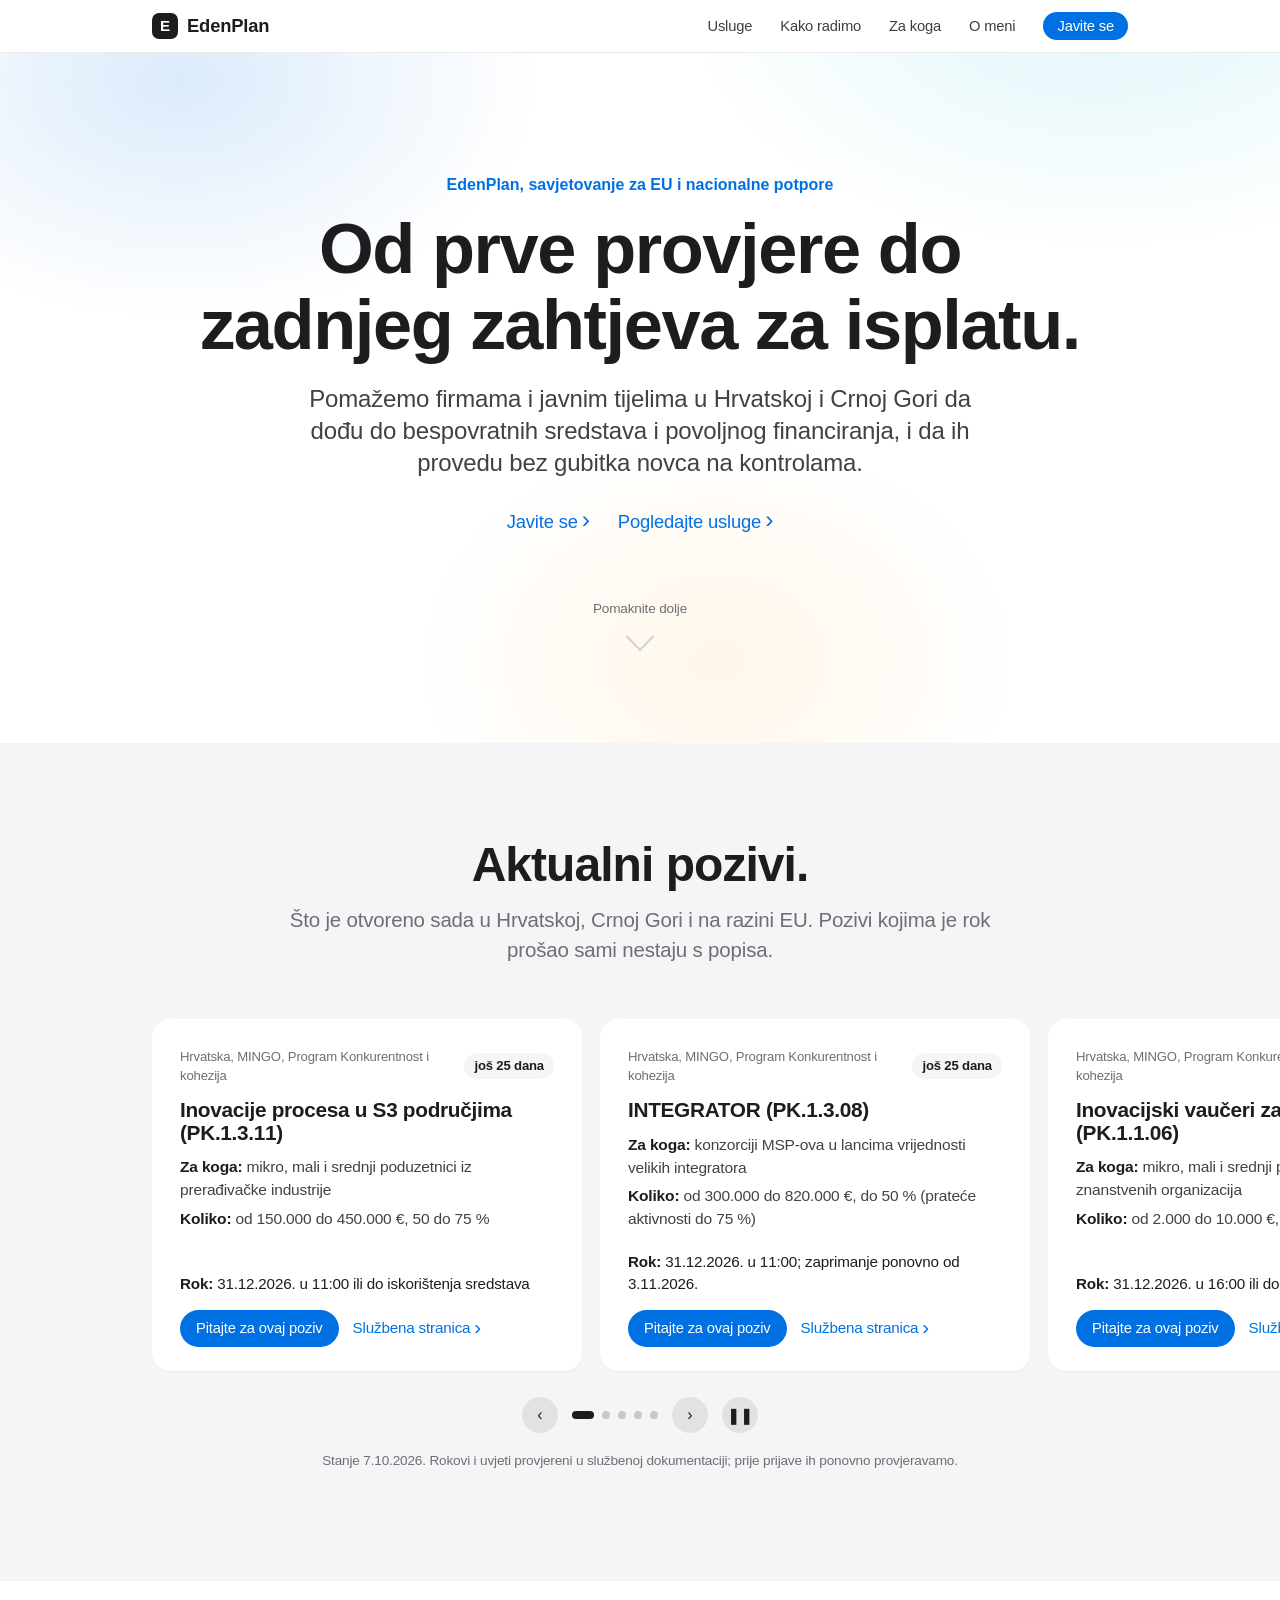
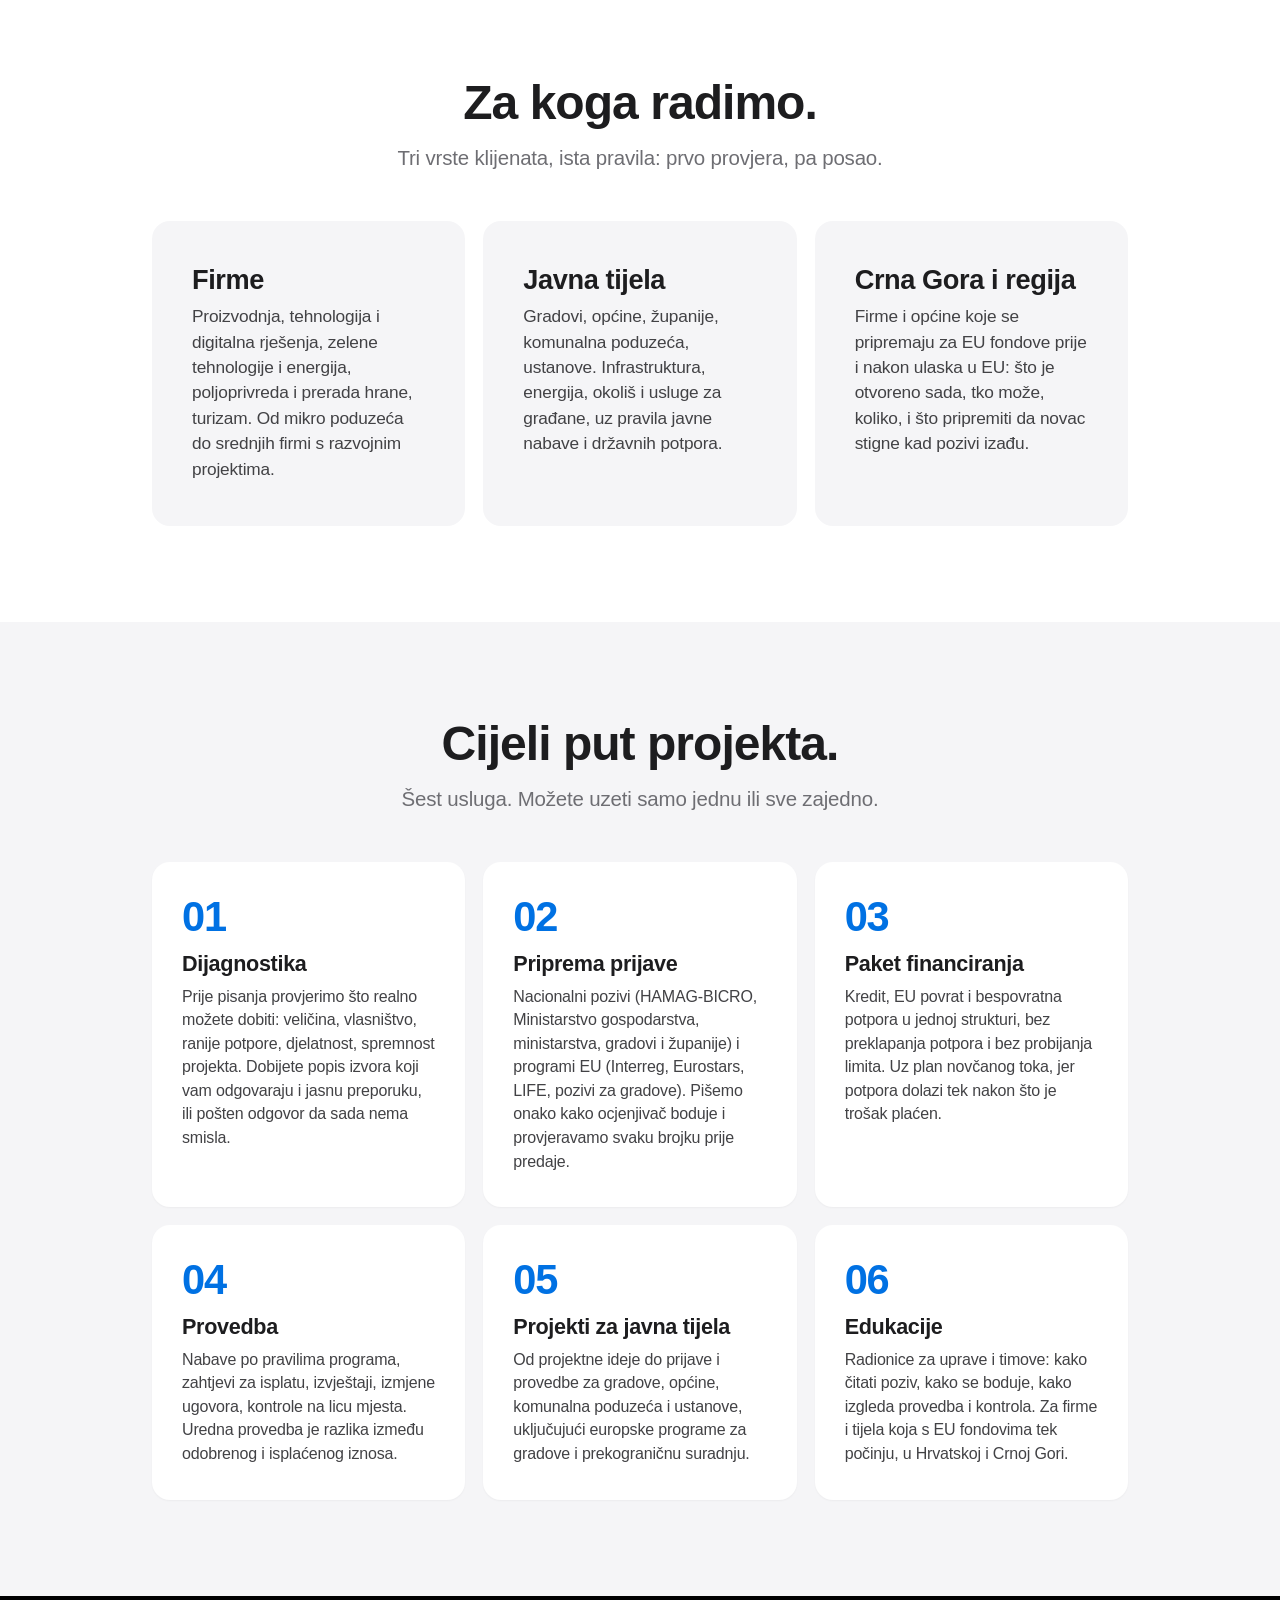
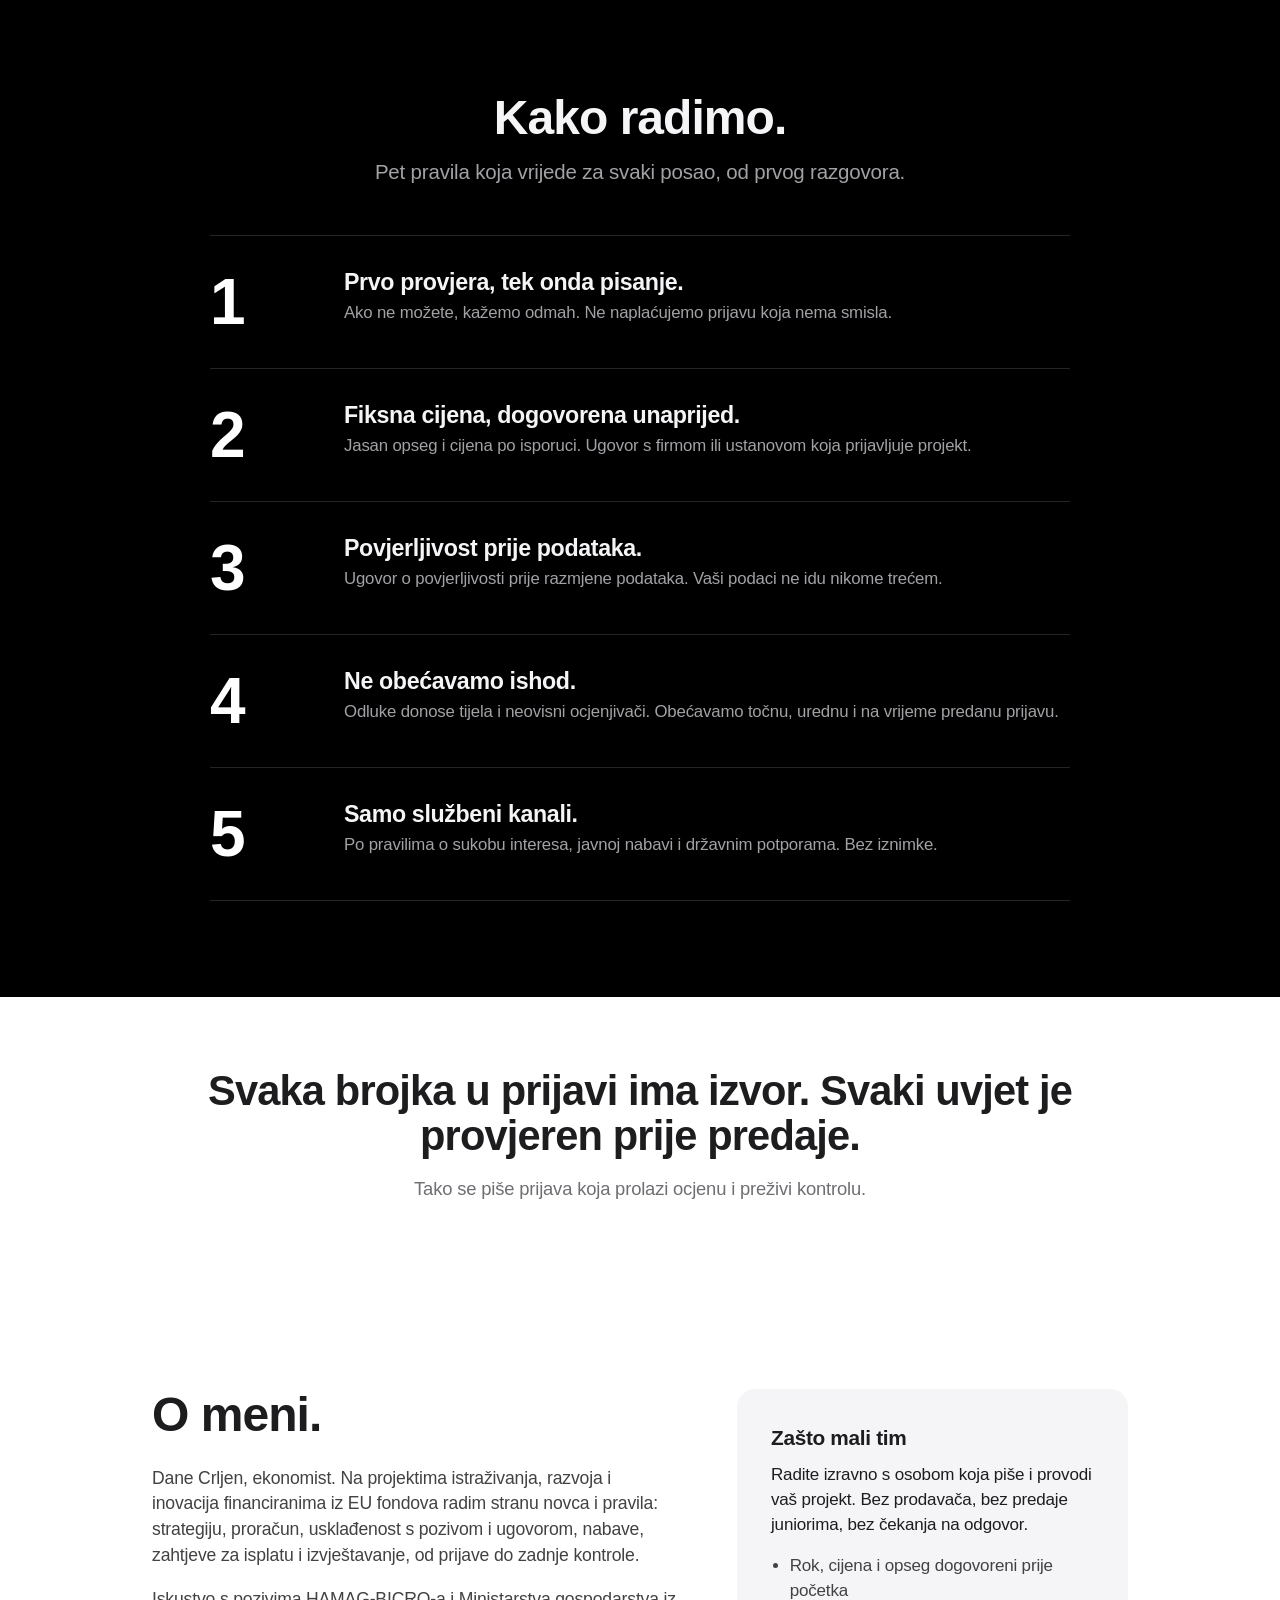
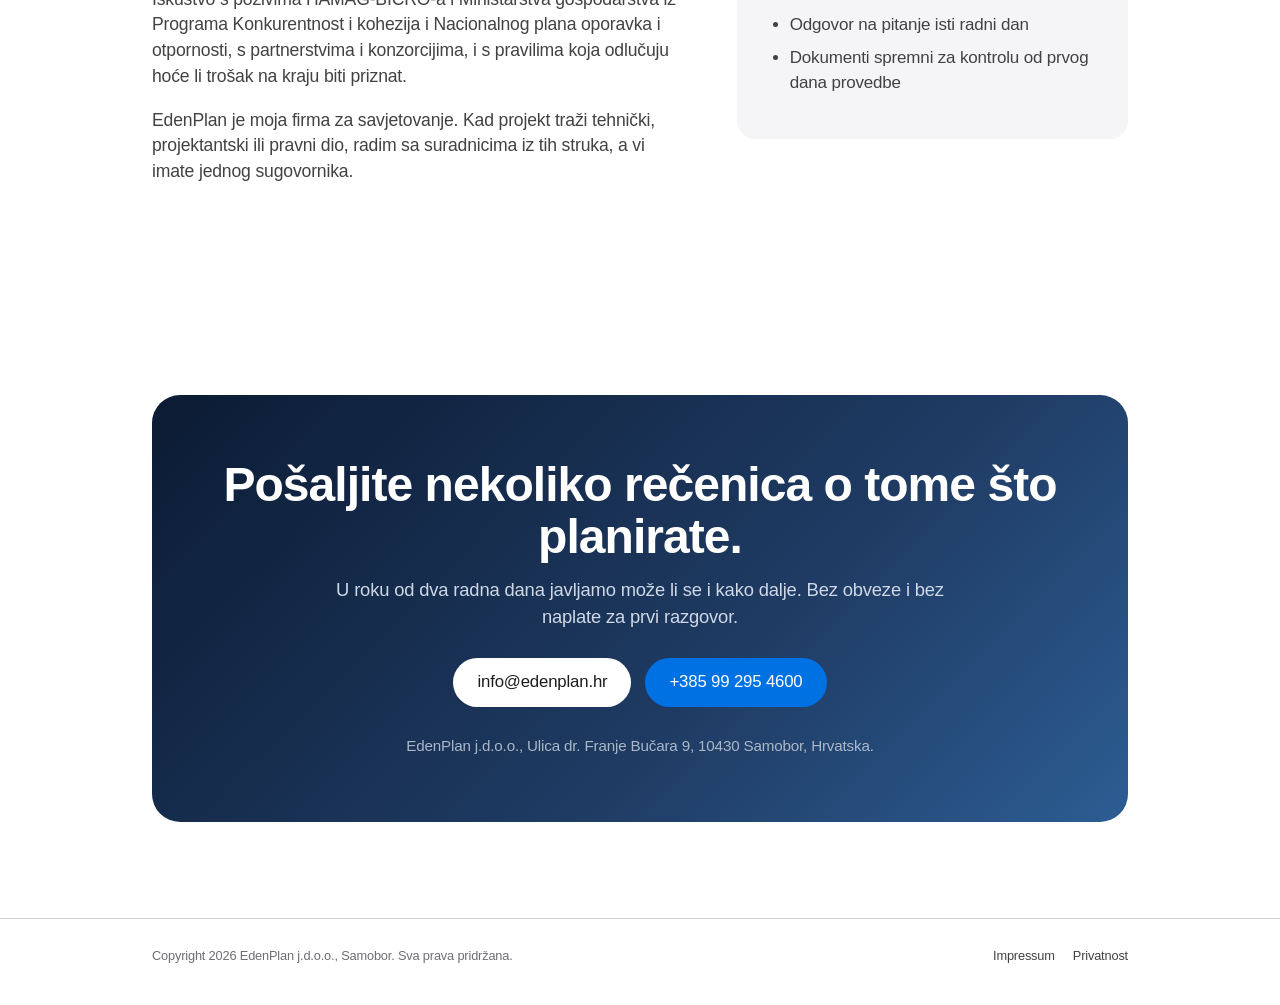
==== index.html @ 3f02b4a2 "Add files via upload" ====
<!DOCTYPE html>
<html lang="hr">
<head>
  <meta charset="utf-8">
  <meta name="viewport" content="width=device-width, initial-scale=1">
  <title>EdenPlan | Savjetovanje za EU i nacionalne potpore</title>
  <meta name="description" content="EdenPlan: savjetovanje za EU fondove i nacionalne potpore u Hrvatskoj i Crnoj Gori. Provjera prihvatljivosti, priprema prijave, paket financiranja, provedba i nabave, projekti za javna tijela, edukacije.">
  <meta property="og:title" content="EdenPlan, savjetovanje za EU i nacionalne potpore">
  <meta property="og:description" content="Od prve provjere do zadnjeg zahtjeva za isplatu. Firme i javna tijela u Hrvatskoj i Crnoj Gori.">
  <meta property="og:type" content="website">
  <meta property="og:url" content="https://edenplan.hr/">
  <link rel="icon" href="favicon.svg" type="image/svg+xml">
  <link rel="stylesheet" href="style.css">
  <script>document.documentElement.classList.add('js');</script>
</head>
<body>

<header>
  <div class="wrap nav">
    <a class="brand" href="#"><span class="mark">E</span>EdenPlan</a>
    <button class="burger" aria-label="Izbornik" onclick="document.getElementById('menu').classList.toggle('open')">☰</button>
    <ul class="menu" id="menu">
      <li><a href="#usluge">Usluge</a></li>
      <li><a href="#kako">Kako radimo</a></li>
      <li><a href="#zakoga">Za koga</a></li>
      <li><a href="#omeni">O meni</a></li>
      <li><a class="pill" href="#kontakt">Javite se</a></li>
    </ul>
  </div>
</header>

<section class="hero">
  <div class="glow"></div>
  <div class="wrap">
    <span class="eyebrow reveal">EdenPlan, savjetovanje za EU i nacionalne potpore</span>
    <h1 class="reveal" style="--d:.08s">Od prve provjere do zadnjeg zahtjeva za isplatu.</h1>
    <p class="sub reveal" style="--d:.16s">Pomažemo firmama i javnim tijelima u Hrvatskoj i Crnoj Gori da dođu do bespovratnih sredstava i povoljnog financiranja, i da ih provedu bez gubitka novca na kontrolama.</p>
    <div class="links reveal" style="--d:.24s">
      <a class="link" href="#kontakt">Javite se</a>
      <a class="link" href="#usluge">Pogledajte usluge</a>
    </div>
    <div class="cue reveal" style="--d:.4s">Pomaknite dolje<span></span></div>
  </div>
</section>

<section id="pozivi" class="grey">
  <div class="wrap">
    <div class="head reveal">
      <h2>Aktualni pozivi.</h2>
      <p>Što je otvoreno sada u Hrvatskoj, Crnoj Gori i na razini EU. Pozivi kojima je rok prošao sami nestaju s popisa.</p>
    </div>
  </div>
  <div class="carousel reveal" aria-roledescription="vrtuljak" aria-label="Aktualni pozivi">
    <div class="track" id="track"></div>
    <div class="cbar">
      <button class="cbtn" id="prev" aria-label="Prethodni">&#8249;</button>
      <div class="dots" id="dots"></div>
      <button class="cbtn" id="next" aria-label="Sljedeći">&#8250;</button>
      <button class="cbtn" id="pause" aria-label="Pauziraj vrtnju">&#10074;&#10074;</button>
    </div>
    <p class="cnote" id="cnote"></p>
  </div>
</section>

<section id="zakoga">
  <div class="wrap">
    <div class="head reveal">
      <h2>Za koga radimo.</h2>
      <p>Tri vrste klijenata, ista pravila: prvo provjera, pa posao.</p>
    </div>
    <div class="tiles three">
      <div class="tile big reveal"><h3>Firme</h3><p>Proizvodnja, tehnologija i digitalna rješenja, zelene tehnologije i energija, poljoprivreda i prerada hrane, turizam. Od mikro poduzeća do srednjih firmi s razvojnim projektima.</p></div>
      <div class="tile big reveal" style="--d:.1s"><h3>Javna tijela</h3><p>Gradovi, općine, županije, komunalna poduzeća, ustanove. Infrastruktura, energija, okoliš i usluge za građane, uz pravila javne nabave i državnih potpora.</p></div>
      <div class="tile big reveal" style="--d:.2s"><h3>Crna Gora i regija</h3><p>Firme i općine koje se pripremaju za EU fondove prije i nakon ulaska u EU: što je otvoreno sada, tko može, koliko, i što pripremiti da novac stigne kad pozivi izađu.</p></div>
    </div>
  </div>
</section>

<section id="usluge" class="grey">
  <div class="wrap">
    <div class="head reveal">
      <h2>Cijeli put projekta.</h2>
      <p>Šest usluga. Možete uzeti samo jednu ili sve zajedno.</p>
    </div>
    <div class="tiles three">
      <div class="tile reveal"><span class="n">01</span><h3>Dijagnostika</h3><p>Prije pisanja provjerimo što realno možete dobiti: veličina, vlasništvo, ranije potpore, djelatnost, spremnost projekta. Dobijete popis izvora koji vam odgovaraju i jasnu preporuku, ili pošten odgovor da sada nema smisla.</p></div>
      <div class="tile reveal" style="--d:.08s"><span class="n">02</span><h3>Priprema prijave</h3><p>Nacionalni pozivi (HAMAG-BICRO, Ministarstvo gospodarstva, ministarstva, gradovi i županije) i programi EU (Interreg, Eurostars, LIFE, pozivi za gradove). Pišemo onako kako ocjenjivač boduje i provjeravamo svaku brojku prije predaje.</p></div>
      <div class="tile reveal" style="--d:.16s"><span class="n">03</span><h3>Paket financiranja</h3><p>Kredit, EU povrat i bespovratna potpora u jednoj strukturi, bez preklapanja potpora i bez probijanja limita. Uz plan novčanog toka, jer potpora dolazi tek nakon što je trošak plaćen.</p></div>
      <div class="tile reveal"><span class="n">04</span><h3>Provedba</h3><p>Nabave po pravilima programa, zahtjevi za isplatu, izvještaji, izmjene ugovora, kontrole na licu mjesta. Uredna provedba je razlika između odobrenog i isplaćenog iznosa.</p></div>
      <div class="tile reveal" style="--d:.08s"><span class="n">05</span><h3>Projekti za javna tijela</h3><p>Od projektne ideje do prijave i provedbe za gradove, općine, komunalna poduzeća i ustanove, uključujući europske programe za gradove i prekograničnu suradnju.</p></div>
      <div class="tile reveal" style="--d:.16s"><span class="n">06</span><h3>Edukacije</h3><p>Radionice za uprave i timove: kako čitati poziv, kako se boduje, kako izgleda provedba i kontrola. Za firme i tijela koja s EU fondovima tek počinju, u Hrvatskoj i Crnoj Gori.</p></div>
    </div>
  </div>
</section>

<section id="kako" class="dark">
  <div class="wrap">
    <div class="head reveal">
      <h2>Kako radimo.</h2>
      <p>Pet pravila koja vrijede za svaki posao, od prvog razgovora.</p>
    </div>
    <div class="rules">
      <div class="rule reveal"><div class="big">1</div><div><h3>Prvo provjera, tek onda pisanje.</h3><p>Ako ne možete, kažemo odmah. Ne naplaćujemo prijavu koja nema smisla.</p></div></div>
      <div class="rule reveal"><div class="big">2</div><div><h3>Fiksna cijena, dogovorena unaprijed.</h3><p>Jasan opseg i cijena po isporuci. Ugovor s firmom ili ustanovom koja prijavljuje projekt.</p></div></div>
      <div class="rule reveal"><div class="big">3</div><div><h3>Povjerljivost prije podataka.</h3><p>Ugovor o povjerljivosti prije razmjene podataka. Vaši podaci ne idu nikome trećem.</p></div></div>
      <div class="rule reveal"><div class="big">4</div><div><h3>Ne obećavamo ishod.</h3><p>Odluke donose tijela i neovisni ocjenjivači. Obećavamo točnu, urednu i na vrijeme predanu prijavu.</p></div></div>
      <div class="rule reveal"><div class="big">5</div><div><h3>Samo službeni kanali.</h3><p>Po pravilima o sukobu interesa, javnoj nabavi i državnim potporama. Bez iznimke.</p></div></div>
    </div>
  </div>
</section>

<section class="band">
  <div class="wrap">
    <h2 class="reveal">Svaka brojka u prijavi ima izvor. Svaki uvjet je provjeren prije predaje.</h2>
    <p class="reveal" style="--d:.1s">Tako se piše prijava koja prolazi ocjenu i preživi kontrolu.</p>
  </div>
</section>

<section id="omeni">
  <div class="wrap about">
    <div>
      <h2 class="reveal">O meni.</h2>
      <br>
      <p class="reveal">Dane Crljen, ekonomist. Na projektima istraživanja, razvoja i inovacija financiranima iz EU fondova radim stranu novca i pravila: strategiju, proračun, usklađenost s pozivom i ugovorom, nabave, zahtjeve za isplatu i izvještavanje, od prijave do zadnje kontrole.</p>
      <p class="reveal">Iskustvo s pozivima HAMAG-BICRO-a i Ministarstva gospodarstva iz Programa Konkurentnost i kohezija i Nacionalnog plana oporavka i otpornosti, s partnerstvima i konzorcijima, i s pravilima koja odlučuju hoće li trošak na kraju biti priznat.</p>
      <p class="reveal">EdenPlan je moja firma za savjetovanje. Kad projekt traži tehnički, projektantski ili pravni dio, radim sa suradnicima iz tih struka, a vi imate jednog sugovornika.</p>
    </div>
    <div class="quote reveal" style="--d:.12s">
      <strong>Zašto mali tim</strong>
      Radite izravno s osobom koja piše i provodi vaš projekt. Bez prodavača, bez predaje juniorima, bez čekanja na odgovor.
      <ul>
        <li>Rok, cijena i opseg dogovoreni prije početka</li>
        <li>Odgovor na pitanje isti radni dan</li>
        <li>Dokumenti spremni za kontrolu od prvog dana provedbe</li>
      </ul>
    </div>
  </div>
</section>

<section id="kontakt">
  <div class="wrap">
    <div class="cta reveal">
      <h2>Pošaljite nekoliko rečenica o tome što planirate.</h2>
      <p>U roku od dva radna dana javljamo može li se i kako dalje. Bez obveze i bez naplate za prvi razgovor.</p>
      <div class="row">
        <a class="btn light" href="mailto:info@edenplan.hr">info@edenplan.hr</a>
        <a class="btn" href="tel:+385992954600">+385 99 295 4600</a>
      </div>
      <div class="meta">EdenPlan j.d.o.o., Ulica dr. Franje Bučara 9, 10430 Samobor, Hrvatska.</div>
    </div>
  </div>
</section>

<footer>
  <div class="wrap row">
    <div>Copyright 2026 EdenPlan j.d.o.o., Samobor. Sva prava pridržana.</div>
    <div><a href="impressum.html">Impressum</a><a href="privatnost.html">Privatnost</a></div>
  </div>
</footer>

<script type="application/json" id="pozivi-data">
{
  "stanje": "7.10.2026.",
  "pozivi": [
    {"zemlja": "Crna Gora", "tijelo": "Fond za inovacije Crne Gore", "naziv": "Energetska efikasnost u metalnoj industriji", "za": "mikro, male i srednje firme iz metalske industrije", "iznos": "grant od 50.000 do 100.000 €, do 80 %", "rok": "2026-10-19", "rok_tekst": "19.10.2026. u 15:00", "link": "https://fondzainovacije.me/programi/"},
    {"zemlja": "Crna Gora", "tijelo": "Fond za inovacije Crne Gore", "naziv": "Provjera inovativnog koncepta (POC)", "za": "mikro, male i srednje firme i istraživačke ustanove, ideja na TRL 3 do 4", "iznos": "od 20.000 do 40.000 €, 70 % mikro i male, 60 % srednje, 90 % ustanove", "rok": "2026-10-30", "rok_tekst": "30.10.2026. u 15:00", "link": "https://fondzainovacije.me/programi/"},
    {"zemlja": "EU", "tijelo": "Europsko vijeće za inovacije (EIC)", "naziv": "EIC Accelerator", "za": "start-upi i MSP s inovacijom na TRL 6 do 8", "iznos": "bespovratno do 2,5 mil. € i ulaganje od 1 do 10 mil. €", "rok": "2026-11-04", "rok_tekst": "4.11.2026. u 17:00 (puni prijedlog)", "link": "https://eic.ec.europa.eu/eic-funding-opportunities/eic-accelerator_en"},
    {"zemlja": "EU, Mediteran", "tijelo": "Interreg Euro-MED", "naziv": "8. poziv, tematski testni projekti", "za": "javna tijela i ustanove kao nositelji, partneri iz najmanje 5 zemalja", "iznos": "projekt do 2 mil. €, 80 % iz programa", "rok": "2026-11-13", "rok_tekst": "13.11.2026. u 13:00", "link": "https://interreg-euro-med.eu/en/call-8-thematic-projects/"},
    {"zemlja": "Hrvatska", "tijelo": "HAMAG-BICRO, Interreg Mađarska-Hrvatska", "naziv": "B Light 2, prvi poziv", "za": "MSP iz pograničnih županija, u paru s mađarskim partnerom", "iznos": "projekt od 75.000 do 375.000 €, do 80 %", "rok": "2026-11-23", "rok_tekst": "23.11.2026.", "link": "https://hamagbicro.hr/"},
    {"zemlja": "EU", "tijelo": "RENEW-BOOSTER (Single Market Programme)", "naziv": "Poziv 2 za MSP: fotonapon, mreže, digitalna rješenja za energiju", "za": "MSP s prototipom na TRL 6 ili više", "iznos": "do 60.000 € po firmi", "rok": "2026-11-30", "rok_tekst": "30.11.2026. u 17:00", "link": "https://ec.europa.eu/info/funding-tenders/opportunities/portal/screen/opportunities/competitive-calls-cs/47108154"},
    {"zemlja": "EU, misijski gradovi", "tijelo": "NetZeroCities", "naziv": "Enabling City Transformation 2 (ECT2)", "za": "gradovi iz EU misije klimatski neutralnih gradova (iz Crne Gore Podgorica, iz Hrvatske Zagreb) s partnerima", "iznos": "500.000 € za grad s partnerom, do 1,5 mil. € za tri grada, 100 % troškova", "rok": "2026-12-03", "rok_tekst": "3.12.2026. u 12:00", "link": "https://netzerocities.eu/enabling-city-transformation/"},
    {"zemlja": "Hrvatska", "tijelo": "MINGO, Program Konkurentnost i kohezija", "naziv": "Inovacije procesa u S3 područjima (PK.1.3.11)", "za": "mikro, mali i srednji poduzetnici iz prerađivačke industrije", "iznos": "od 150.000 do 450.000 €, 50 do 75 %", "rok": "2026-12-31", "rok_tekst": "31.12.2026. u 11:00 ili do iskorištenja sredstava", "link": "https://mingo.gov.hr/otvoreni-pozivi-9725/9725"},
    {"zemlja": "Hrvatska", "tijelo": "MINGO, Program Konkurentnost i kohezija", "naziv": "INTEGRATOR (PK.1.3.08)", "za": "konzorciji MSP-ova u lancima vrijednosti velikih integratora", "iznos": "od 300.000 do 820.000 €, do 50 % (prateće aktivnosti do 75 %)", "rok": "2026-12-31", "rok_tekst": "31.12.2026. u 11:00; zaprimanje ponovno od 3.11.2026.", "link": "https://mingo.gov.hr/otvoreni-pozivi-9725/9725"},
    {"zemlja": "Hrvatska", "tijelo": "MINGO, Program Konkurentnost i kohezija", "naziv": "Inovacijski vaučeri za MSP-ove (PK.1.1.06)", "za": "mikro, mali i srednji poduzetnici, usluge znanstvenih organizacija", "iznos": "od 2.000 do 10.000 €, 50 % (do 85 %)", "rok": "2026-12-31", "rok_tekst": "31.12.2026. u 16:00 ili do iskorištenja sredstava", "link": "https://mingo.gov.hr/otvoreni-pozivi-9725/9725"},
    {"zemlja": "Crna Gora", "tijelo": "Ministarstvo prosvjete, nauke i inovacija", "naziv": "Podsticajne mjere za istraživanje i inovacije 2026", "za": "startupi i firme u Registru inovacione djelatnosti, i firme donatori uz umanjenje poreza", "iznos": "po projektu od 20.000 do 400.000 € ovisno o TRL-u (porezna olakšica, ne grant)", "rok": "2026-12-31", "rok_tekst": "31.12.2026. u 13:30 ili do utroška, redom prijava", "link": "https://www.gov.me/clanak/konkurs-za-sticanje-statusa-korisnika-podsticajnih-mjera-istrazivanja-i-inovacije-2026"},
    {"zemlja": "EU, Eureka", "tijelo": "Eurostars-3, hrvatski dio HAMAG-BICRO", "naziv": "Eurostars-3, poziv 12", "za": "konzorcij koji vodi inovativni MSP, partneri iz najmanje 2 Eurostars zemlje", "iznos": "za hrvatske MSP-ove do 300.000 €, 60 % mikro i mala, 50 % srednja", "rok": "2027-03-04", "rok_tekst": "4.3.2027. u 14:00 (otvara se 17.12.2026.)", "link": "https://www.eurekanetwork.org/programmes-and-calls/eurostars/"}
  ]
}
</script>
<script>
  // Vrtuljak aktualnih poziva: podaci su u bloku iznad; pozivi s prošlim rokom se ne prikazuju. Bez vanjskih biblioteka.
  (function () {
    var data = JSON.parse(document.getElementById('pozivi-data').textContent);
    var danas = new Date(); danas.setHours(0, 0, 0, 0);
    var aktivni = data.pozivi.filter(function (p) { return new Date(p.rok + 'T23:59:59') >= danas; })
      .sort(function (a, b) { return a.rok < b.rok ? -1 : 1; });
    var track = document.getElementById('track'), dots = document.getElementById('dots'), note = document.getElementById('cnote');
    function esc(s) { return String(s).replace(/[&<>"]/g, function (c) { return { '&': '&amp;', '<': '&lt;', '>': '&gt;', '"': '&quot;' }[c]; }); }
    function dana(rok) { return Math.round((new Date(rok + 'T00:00:00') - danas) / 86400000); }
    function oznaka(d) { if (d <= 0) return 'rok je danas'; var jedan = d % 10 === 1 && d % 100 !== 11; return 'još ' + d + (jedan ? ' dan' : ' dana'); }
    if (!aktivni.length) { track.innerHTML = '<div class="cempty">Trenutno nema otvorenih poziva na popisu. Javite se, pratimo najave.</div>'; return; }
    aktivni.forEach(function (p) {
      var d = dana(p.rok), hot = d <= 21 ? ' hot' : '';
      var el = document.createElement('article'); el.className = 'slide';
      el.innerHTML = '<div class="tag"><span>' + esc(p.zemlja) + ', ' + esc(p.tijelo) + '</span><span class="cnt' + hot + '">' + oznaka(d) + '</span></div>' +
        '<h3>' + esc(p.naziv) + '</h3>' +
        '<p class="fact"><b>Za koga:</b> ' + esc(p.za) + '</p>' +
        '<p class="fact"><b>Koliko:</b> ' + esc(p.iznos) + '</p>' +
        '<div class="rok"><b>Rok:</b> ' + esc(p.rok_tekst) + '</div>' +
        '<div class="acts"><a class="btn" href="#kontakt">Pitajte za ovaj poziv</a><a class="link" href="' + esc(p.link) + '" target="_blank" rel="noopener">Službena stranica</a></div>';
      track.appendChild(el);
    });
    note.textContent = 'Stanje ' + data.stanje + ' Rokovi i uvjeti provjereni u službenoj dokumentaciji; prije prijave ih ponovno provjeravamo.';
    var slides = Array.prototype.slice.call(track.children), idx = 0, timer = null, pauza = false;
    slides.forEach(function (s, i) { var b = document.createElement('button'); b.setAttribute('aria-label', 'Poziv ' + (i + 1)); b.addEventListener('click', function () { idi(i, true); }); dots.appendChild(b); });
    function oboji() { Array.prototype.forEach.call(dots.children, function (b, i) { b.classList.toggle('on', i === idx); }); }
    function idi(i, rucno) { idx = (i + slides.length) % slides.length; var s = slides[idx]; track.scrollTo({ left: s.offsetLeft - (track.clientWidth - s.clientWidth) / 2, behavior: 'smooth' }); oboji(); if (rucno) restart(); }
    var sync; track.addEventListener('scroll', function () { clearTimeout(sync); sync = setTimeout(function () { var c = track.scrollLeft + track.clientWidth / 2, best = 0, bd = 1e9; slides.forEach(function (s, i) { var d = Math.abs(s.offsetLeft + s.clientWidth / 2 - c); if (d < bd) { bd = d; best = i; } }); idx = best; oboji(); }, 80); });
    document.getElementById('prev').addEventListener('click', function () { idi(idx - 1, true); });
    document.getElementById('next').addEventListener('click', function () { idi(idx + 1, true); });
    var reduce = window.matchMedia && window.matchMedia('(prefers-reduced-motion: reduce)').matches;
    function start() { if (reduce || pauza || timer) return; timer = setInterval(function () { if (!document.hidden) idi(idx + 1); }, 5500); }
    function stop() { clearInterval(timer); timer = null; }
    function restart() { stop(); start(); }
    var pb = document.getElementById('pause');
    pb.addEventListener('click', function () { pauza = !pauza; if (pauza) { stop(); pb.innerHTML = '&#9654;'; pb.setAttribute('aria-label', 'Pokreni vrtnju'); } else { start(); pb.innerHTML = '&#10074;&#10074;'; pb.setAttribute('aria-label', 'Pauziraj vrtnju'); } });
    track.addEventListener('mouseenter', stop); track.addEventListener('mouseleave', start);
    track.addEventListener('touchstart', stop, { passive: true }); track.addEventListener('focusin', stop); track.addEventListener('focusout', start);
    oboji(); start();
  })();
</script>
<script>
  // Otkrivanje na pomak: elementi s klasom reveal dobivaju klasu in kad uđu u vidno polje. Bez vanjskih biblioteka.
  (function () {
    var els = document.querySelectorAll('.reveal');
    if (!('IntersectionObserver' in window)) { els.forEach(function (e) { e.classList.add('in'); }); return; }
    var io = new IntersectionObserver(function (entries) {
      entries.forEach(function (en) { if (en.isIntersecting) { en.target.classList.add('in'); io.unobserve(en.target); } });
    }, { threshold: 0.12, rootMargin: '0px 0px -8% 0px' });
    els.forEach(function (e) { io.observe(e); });
    // zatvori mobilni izbornik nakon klika
    document.querySelectorAll('#menu a').forEach(function (a) { a.addEventListener('click', function () { document.getElementById('menu').classList.remove('open'); }); });
  })();
</script>
</body>
</html>
---- style.css ----
/* EdenPlan, web stranica. Uzor: apple.com (tipografija, bjelina, pločice, otkrivanje na pomak). Bez vanjskih fontova, kolačića i analitike. */
:root {
  --ink: #1d1d1f;
  --ink-2: #424245;
  --muted: #6e6e73;
  --line: #d2d2d7;
  --bg: #ffffff;
  --bg-2: #f5f5f7;
  --tile: #ffffff;
  --accent: #0071e3;
  --accent-dark: #0058b0;
  --dark: #000000;
  --dark-2: #161617;
  --max: 1024px;
  --radius: 18px;
  --ease: cubic-bezier(.2, .65, .3, 1);
}
* { box-sizing: border-box; }
html { scroll-behavior: smooth; -webkit-text-size-adjust: 100%; }
body {
  margin: 0; color: var(--ink); background: var(--bg);
  font-family: -apple-system, BlinkMacSystemFont, "SF Pro Text", "Helvetica Neue", Helvetica, Arial, sans-serif;
  font-size: 17px; line-height: 1.47; letter-spacing: -.01em;
  -webkit-font-smoothing: antialiased;
}
a { color: var(--accent); text-decoration: none; }
a:hover { text-decoration: underline; }
h1, h2, h3 { margin: 0; color: var(--ink); line-height: 1.08; letter-spacing: -.02em; font-weight: 700; }
h1 { font-size: clamp(2.4rem, 6vw, 4.4rem); }
h2 { font-size: clamp(1.9rem, 4.2vw, 3rem); }
h3 { font-size: 1.35rem; letter-spacing: -.015em; }
p { margin: 0 0 1em; }
.wrap { max-width: var(--max); margin: 0 auto; padding: 0 24px; }
.center { text-align: center; }
.eyebrow { display: block; color: var(--accent); font-weight: 600; font-size: 1rem; margin-bottom: 14px; letter-spacing: 0; }
.sub { font-size: clamp(1.15rem, 2vw, 1.5rem); color: var(--ink-2); line-height: 1.35; max-width: 720px; margin: 20px auto 0; }
.link { display: inline-flex; align-items: center; gap: 4px; font-size: 1.15rem; font-weight: 500; }
.link::after { content: "\203A"; font-size: 1.35em; line-height: 1; position: relative; top: -1px; transition: transform .25s var(--ease); }
.link:hover { text-decoration: none; }
.link:hover::after { transform: translateX(3px); }
.btn { display: inline-block; padding: 12px 24px; border-radius: 980px; background: var(--accent); color: #fff; font-weight: 500; font-size: 1.05rem; transition: background .25s var(--ease), transform .25s var(--ease); }
.btn:hover { background: var(--accent-dark); text-decoration: none; transform: translateY(-1px); }
.btn.light { background: #fff; color: var(--ink); }
.btn.light:hover { background: #e8e8ed; }

/* zaglavlje */
header { position: sticky; top: 0; z-index: 20; background: rgba(255,255,255,.72); -webkit-backdrop-filter: saturate(180%) blur(20px); backdrop-filter: saturate(180%) blur(20px); border-bottom: 1px solid rgba(0,0,0,.08); }
.nav { display: flex; align-items: center; justify-content: space-between; height: 52px; }
.brand { display: flex; align-items: center; gap: 9px; color: var(--ink); font-weight: 600; font-size: 1.15rem; letter-spacing: -.01em; }
.brand:hover { text-decoration: none; }
.brand .mark { width: 26px; height: 26px; border-radius: 7px; background: var(--ink); color: #fff; display: inline-flex; align-items: center; justify-content: center; font-weight: 700; font-size: .95rem; }
.menu { display: flex; align-items: center; gap: 28px; list-style: none; margin: 0; padding: 0; }
.menu a { color: var(--ink); font-size: .92rem; font-weight: 400; opacity: .85; transition: opacity .2s; }
.menu a:hover { opacity: 1; text-decoration: none; }
.menu .pill { background: var(--accent); color: #fff; padding: 6px 14px; border-radius: 980px; font-weight: 500; opacity: 1; }
.menu .pill:hover { background: var(--accent-dark); }
.burger { display: none; background: none; border: 0; font-size: 1.4rem; cursor: pointer; color: var(--ink); padding: 4px 6px; }

/* uvod */
.hero { position: relative; overflow: hidden; padding: 120px 0 96px; text-align: center; background: var(--bg); }
.hero .glow { position: absolute; inset: -20% -10% auto -10%; height: 120%; pointer-events: none; z-index: 0;
  background:
    radial-gradient(600px 400px at 20% 20%, rgba(0,113,227,.14), transparent 60%),
    radial-gradient(700px 420px at 80% 10%, rgba(64,200,224,.16), transparent 60%),
    radial-gradient(500px 380px at 55% 90%, rgba(255,184,77,.12), transparent 60%);
  animation: drift 18s ease-in-out infinite alternate; }
.hero .wrap { position: relative; z-index: 1; }
.hero h1 { max-width: 900px; margin: 0 auto; }
.hero .links { display: flex; gap: 28px; justify-content: center; flex-wrap: wrap; margin-top: 28px; }
.hero .cue { margin-top: 64px; color: var(--muted); font-size: .85rem; }
.hero .cue span { display: block; width: 20px; height: 20px; margin: 8px auto 0; border-right: 2px solid var(--line); border-bottom: 2px solid var(--line); transform: rotate(45deg); animation: bob 2.2s ease-in-out infinite; }
@keyframes drift { from { transform: translate3d(0,0,0) scale(1); } to { transform: translate3d(-3%, 2%, 0) scale(1.06); } }
@keyframes bob { 0%, 100% { transform: rotate(45deg) translate(0,0); opacity: .6; } 50% { transform: rotate(45deg) translate(4px,4px); opacity: 1; } }

/* odjeljci */
section { padding: 96px 0; }
section.grey { background: var(--bg-2); }
section.dark { background: var(--dark); color: #f5f5f7; }
section.dark h2, section.dark h3 { color: #f5f5f7; }
section.dark p { color: #a1a1a6; }
.head { max-width: 760px; margin: 0 auto 48px; text-align: center; }
.head p { font-size: clamp(1.05rem, 1.6vw, 1.3rem); color: var(--muted); margin-top: 14px; }

/* pločice */
.tiles { display: grid; gap: 18px; }
.tiles.three { grid-template-columns: repeat(3, 1fr); }
.tiles.two { grid-template-columns: repeat(2, 1fr); }
.tile { background: var(--tile); border-radius: var(--radius); padding: 34px 30px; box-shadow: 0 1px 2px rgba(0,0,0,.04); transition: transform .45s var(--ease), box-shadow .45s var(--ease); }
.tile:hover { transform: translateY(-5px); box-shadow: 0 18px 40px rgba(0,0,0,.08); }
.tile .n { display: inline-block; font-size: 2.6rem; font-weight: 700; letter-spacing: -.03em; color: var(--accent); line-height: 1; margin-bottom: 14px; }
.tile h3 { margin-bottom: 10px; }
.tile p { color: var(--ink-2); margin: 0; font-size: 1rem; }
section.grey .tile { background: #fff; }
section:not(.grey):not(.dark) .tile { background: var(--bg-2); box-shadow: none; }
.tile.big { padding: 44px 40px; }
.tile.big h3 { font-size: 1.7rem; }
.tile.big p { font-size: 1.08rem; }

/* kako radimo, tamno */
.rules { display: grid; grid-template-columns: 1fr; gap: 0; max-width: 860px; margin: 0 auto; }
.rule { display: grid; grid-template-columns: 110px 1fr; gap: 24px; align-items: start; padding: 34px 0; border-top: 1px solid rgba(255,255,255,.14); }
.rule:last-child { border-bottom: 1px solid rgba(255,255,255,.14); }
.rule .big { font-size: clamp(2.6rem, 6vw, 4rem); font-weight: 700; letter-spacing: -.04em; line-height: 1; color: #fff; }
.rule h3 { font-size: 1.45rem; margin-bottom: 6px; }
.rule p { font-size: 1.05rem; margin: 0; }

/* traka s porukom */
.band { padding: 72px 0; text-align: center; }
.band h2 { max-width: 880px; margin: 0 auto; font-size: clamp(1.7rem, 3.6vw, 2.6rem); }
.band p { color: var(--muted); margin-top: 16px; font-size: 1.15rem; }

/* o meni */
.about { display: grid; grid-template-columns: 1.15fr .85fr; gap: 56px; align-items: start; }
.about p { font-size: 1.1rem; color: var(--ink-2); }
.about .quote { background: var(--bg-2); border-radius: var(--radius); padding: 34px; }
.about .quote strong { display: block; font-size: 1.3rem; letter-spacing: -.015em; margin-bottom: 10px; color: var(--ink); }
.about ul { padding-left: 1.1em; margin: 16px 0 0; color: var(--ink-2); }
.about li { margin-bottom: .5em; }
.placeholder { background: #fff6e0; border: 1px dashed #e0a43a; border-radius: 6px; padding: 1px 7px; color: #7a4a00; font-size: .92rem; }

/* kontakt */
.cta { background: linear-gradient(135deg, #0b1b33 0%, #1f3b63 60%, #2c5d93 100%); color: #fff; border-radius: 28px; padding: 64px 40px; text-align: center; }
.cta h2 { color: #fff; }
.cta p { color: #cfd8e6; font-size: 1.15rem; max-width: 640px; margin: 14px auto 28px; }
.cta .row { display: flex; gap: 14px; justify-content: center; flex-wrap: wrap; }
.cta .meta { margin-top: 28px; color: #aab7c9; font-size: .95rem; }
.cta .meta a { color: #fff; }

/* podnožje */
footer { padding: 28px 0 40px; color: var(--muted); font-size: .8rem; border-top: 1px solid var(--line); }
footer .row { display: flex; justify-content: space-between; gap: 12px; flex-wrap: wrap; }
footer a { color: var(--ink-2); margin-left: 18px; }

/* podstranice */
.page { padding: 64px 0 96px; }
.page h1 { font-size: clamp(1.9rem, 4vw, 2.6rem); margin-bottom: 18px; }
.page h3 { margin: 28px 0 8px; }
.page table { border-collapse: collapse; width: 100%; max-width: 760px; margin: 16px 0 28px; }
.page td { border-bottom: 1px solid var(--line); padding: 12px 10px; vertical-align: top; }
.page td:first-child { color: var(--muted); width: 32%; }

/* vrtuljak aktualnih poziva (uzor: apple.com, donji vrtuljak s pločicama) */
.carousel { position: relative; }
.track { display: flex; gap: 18px; overflow-x: auto; scroll-snap-type: x mandatory; scroll-behavior: smooth; padding: 6px max(24px, calc((100vw - var(--max)) / 2 + 24px)) 18px; scrollbar-width: none; -webkit-overflow-scrolling: touch; }
.track::-webkit-scrollbar { display: none; }
.slide { flex: 0 0 auto; width: min(430px, 84vw); scroll-snap-align: center; background: #fff; border-radius: var(--radius); padding: 28px 28px 24px; display: flex; flex-direction: column; min-height: 330px; box-shadow: 0 1px 2px rgba(0,0,0,.04); transition: transform .45s var(--ease), box-shadow .45s var(--ease); }
.slide:hover { transform: translateY(-4px); box-shadow: 0 18px 40px rgba(0,0,0,.08); }
.slide .tag { display: flex; justify-content: space-between; align-items: center; gap: 10px; font-size: .82rem; color: var(--muted); margin-bottom: 14px; }
.slide .tag .cnt { font-weight: 600; color: var(--ink); background: var(--bg-2); border-radius: 980px; padding: 3px 10px; white-space: nowrap; }
.slide .tag .cnt.hot { background: #fff1e6; color: #b3410f; }
.slide h3 { font-size: 1.3rem; margin-bottom: 12px; }
.slide .fact { font-size: .97rem; color: var(--ink-2); margin: 0 0 6px; }
.slide .fact b { color: var(--ink); font-weight: 600; }
.slide .rok { margin-top: auto; padding-top: 14px; font-size: .95rem; color: var(--ink); }
.slide .acts { display: flex; gap: 14px; margin-top: 14px; flex-wrap: wrap; align-items: center; }
.slide .acts .btn { padding: 8px 16px; font-size: .92rem; }
.slide .acts .link { font-size: .95rem; }
.cbar { display: flex; justify-content: center; align-items: center; gap: 14px; margin-top: 8px; }
.dots { display: flex; gap: 8px; }
.dots button { width: 8px; height: 8px; border-radius: 50%; border: 0; padding: 0; background: rgba(0,0,0,.18); cursor: pointer; transition: background .3s, width .3s; }
.dots button.on { background: var(--ink); width: 22px; border-radius: 4px; }
.cbtn { width: 36px; height: 36px; border-radius: 50%; border: 0; background: rgba(0,0,0,.08); color: var(--ink); cursor: pointer; font-size: 1rem; display: inline-flex; align-items: center; justify-content: center; transition: background .25s; }
.cbtn:hover { background: rgba(0,0,0,.16); }
.cnote { text-align: center; color: var(--muted); font-size: .85rem; margin-top: 18px; }
.cempty { text-align: center; color: var(--muted); padding: 40px 0; }

/* otkrivanje na pomak (samo kad radi JavaScript) */
html.js .reveal { opacity: 0; transform: translateY(26px); transition: opacity .8s var(--ease), transform .8s var(--ease); transition-delay: var(--d, 0s); }
html.js .reveal.in { opacity: 1; transform: none; }
@media (prefers-reduced-motion: reduce) {
  html.js .reveal { opacity: 1; transform: none; transition: none; }
  .hero .glow, .hero .cue span { animation: none; }
  html { scroll-behavior: auto; }
}

@media (max-width: 900px) {
  .tiles.three { grid-template-columns: 1fr 1fr; }
  .about { grid-template-columns: 1fr; gap: 28px; }
}
@media (max-width: 640px) {
  body { font-size: 16px; }
  .hero { padding: 72px 0 64px; }
  section { padding: 64px 0; }
  .tiles.three, .tiles.two { grid-template-columns: 1fr; }
  .tile, .tile.big { padding: 26px 22px; }
  .rule { grid-template-columns: 1fr; gap: 6px; padding: 26px 0; }
  .burger { display: inline-block; }
  .menu { display: none; position: absolute; left: 0; right: 0; top: 52px; background: rgba(255,255,255,.96); -webkit-backdrop-filter: blur(20px); backdrop-filter: blur(20px); flex-direction: column; align-items: flex-start; gap: 0; padding: 10px 24px 16px; border-bottom: 1px solid var(--line); }
  .menu.open { display: flex; }
  .menu li { padding: 10px 0; }
  .menu a { font-size: 1.05rem; }
  .cta { padding: 44px 22px; border-radius: 22px; }
  footer .row { flex-direction: column; }
  footer a { margin-left: 0; margin-right: 18px; }
}
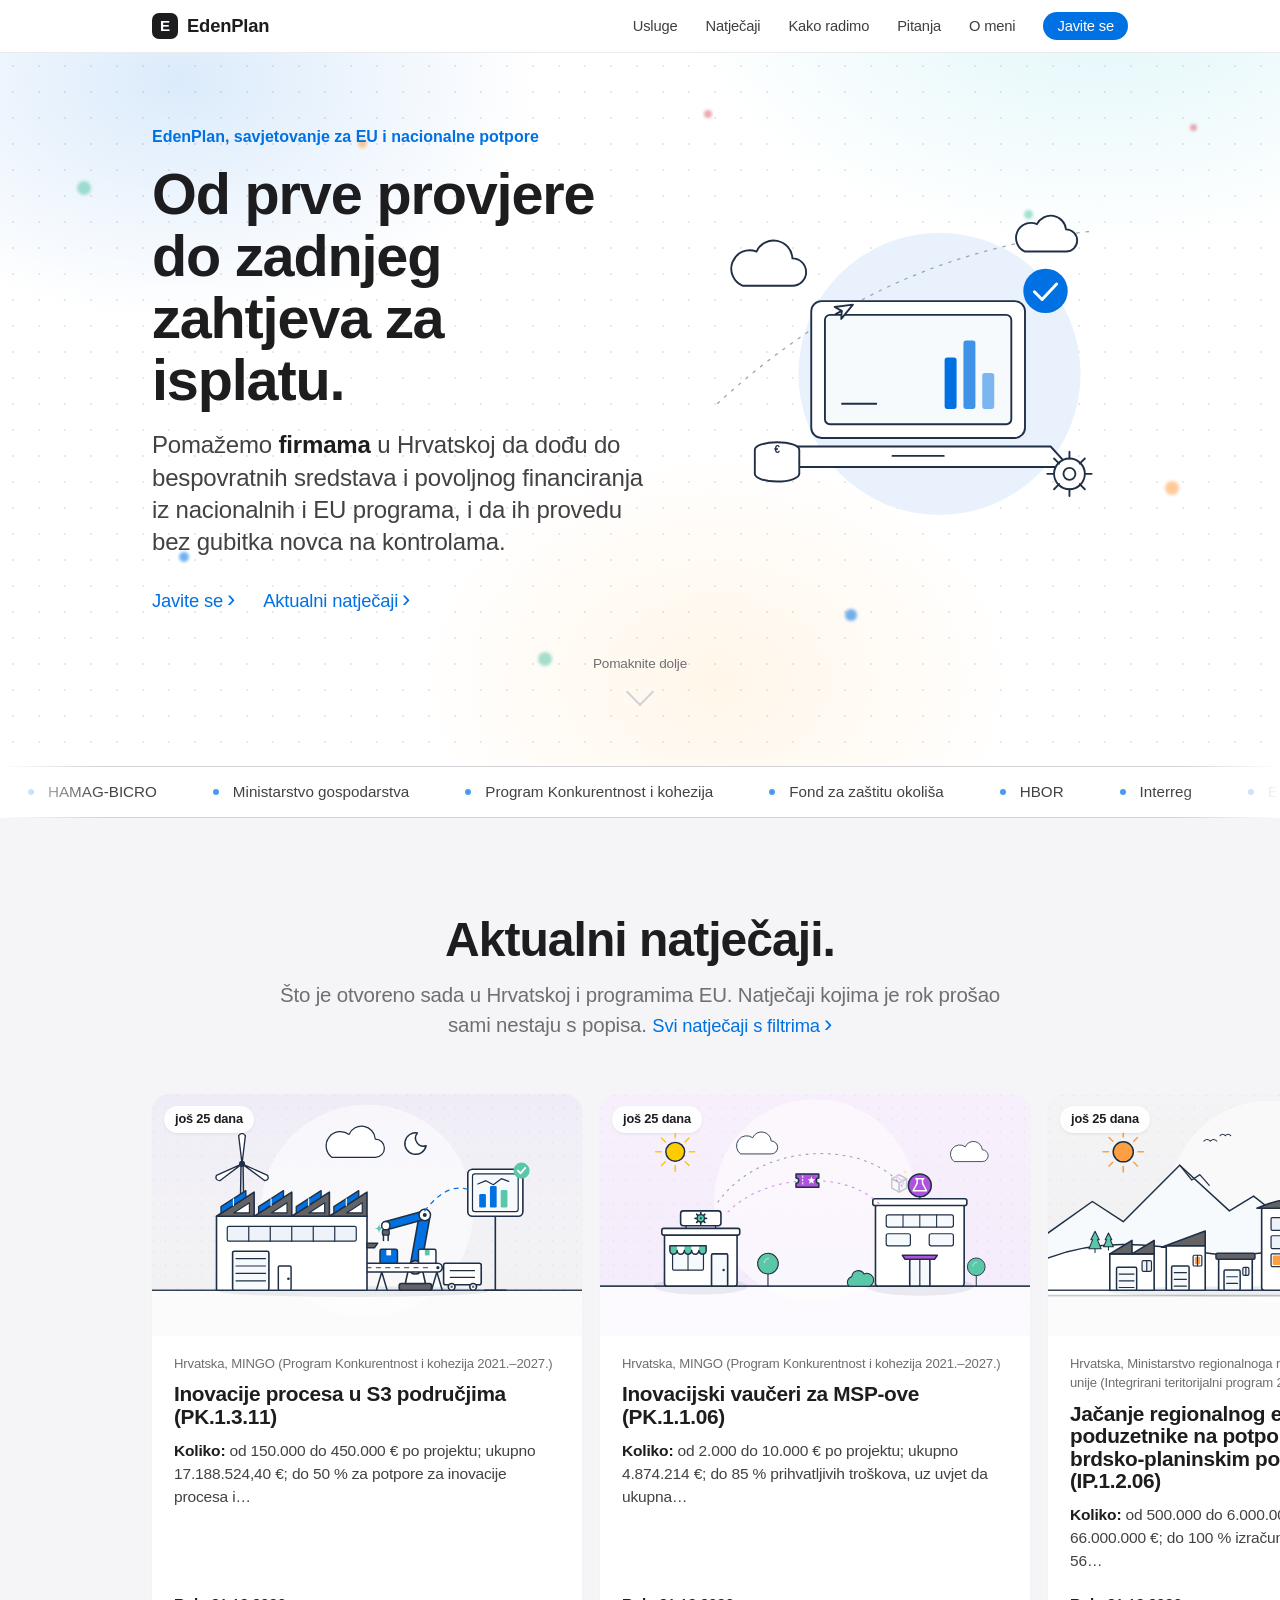
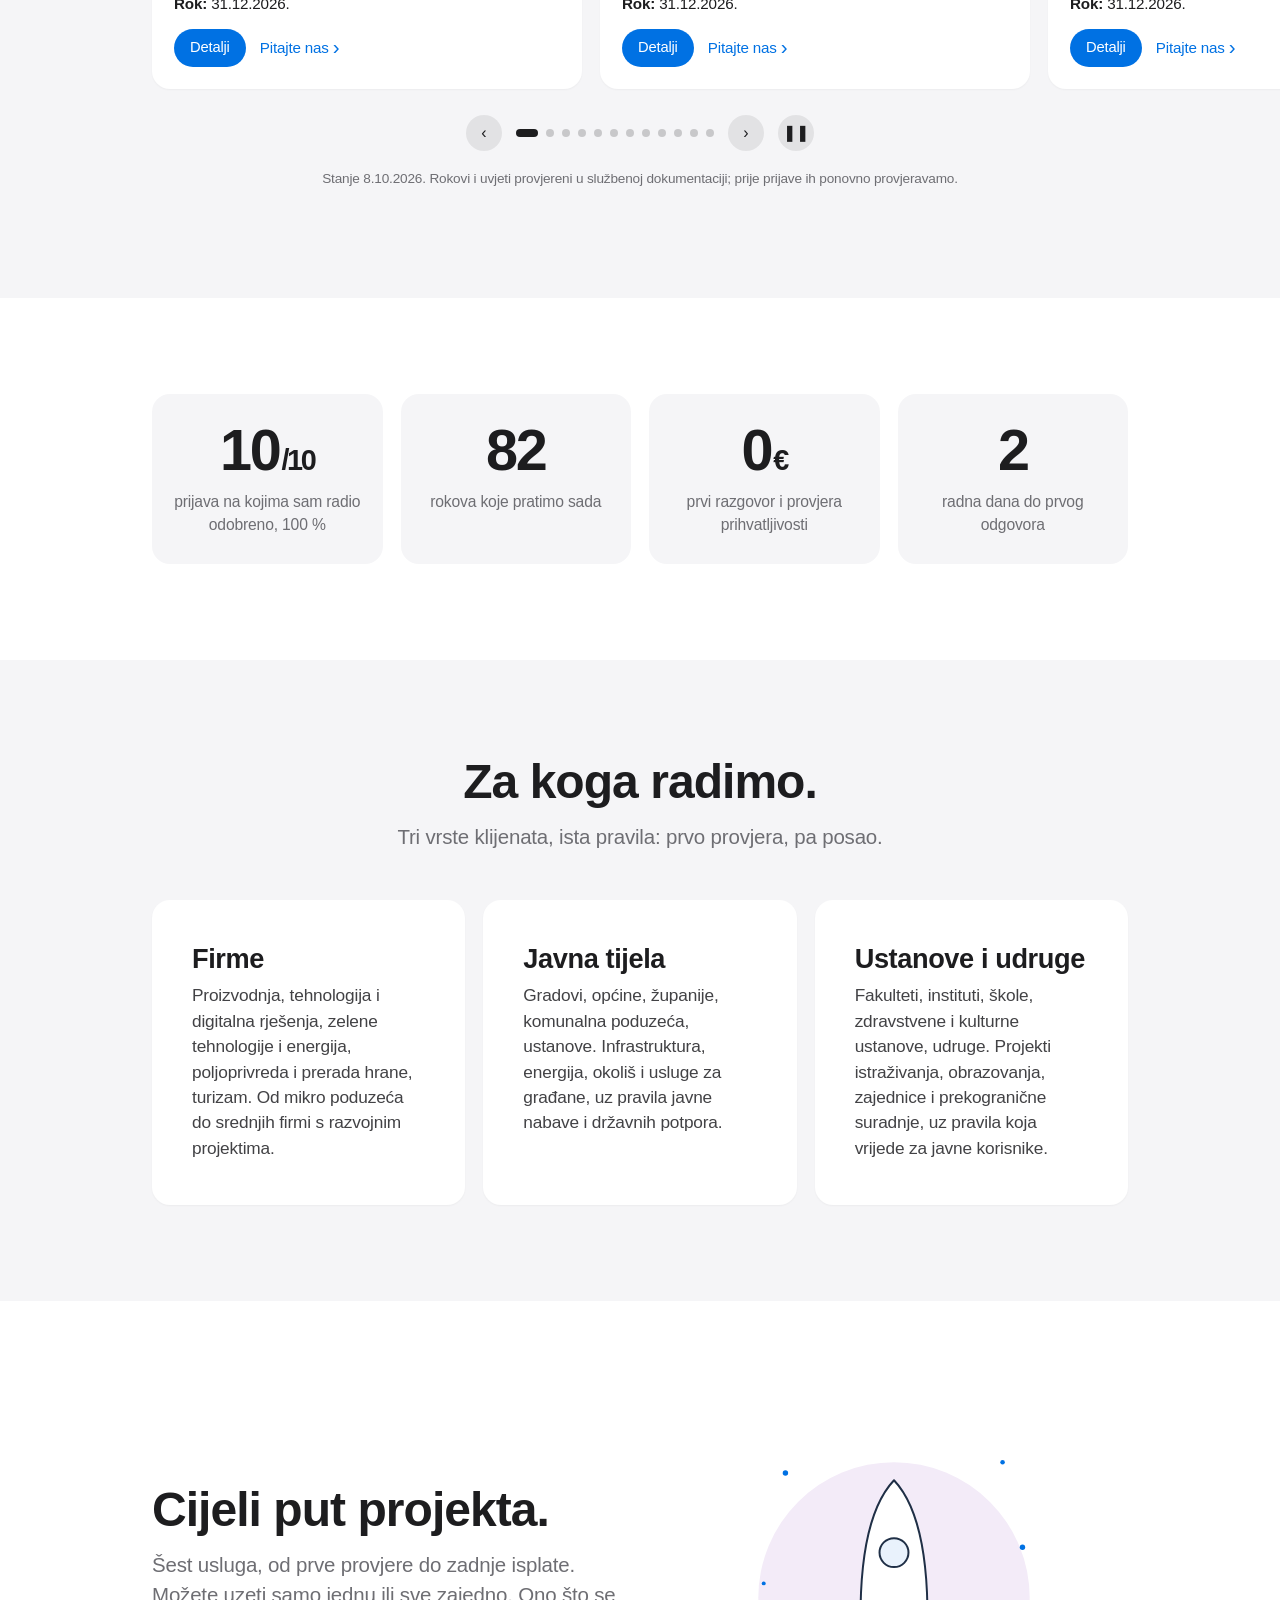
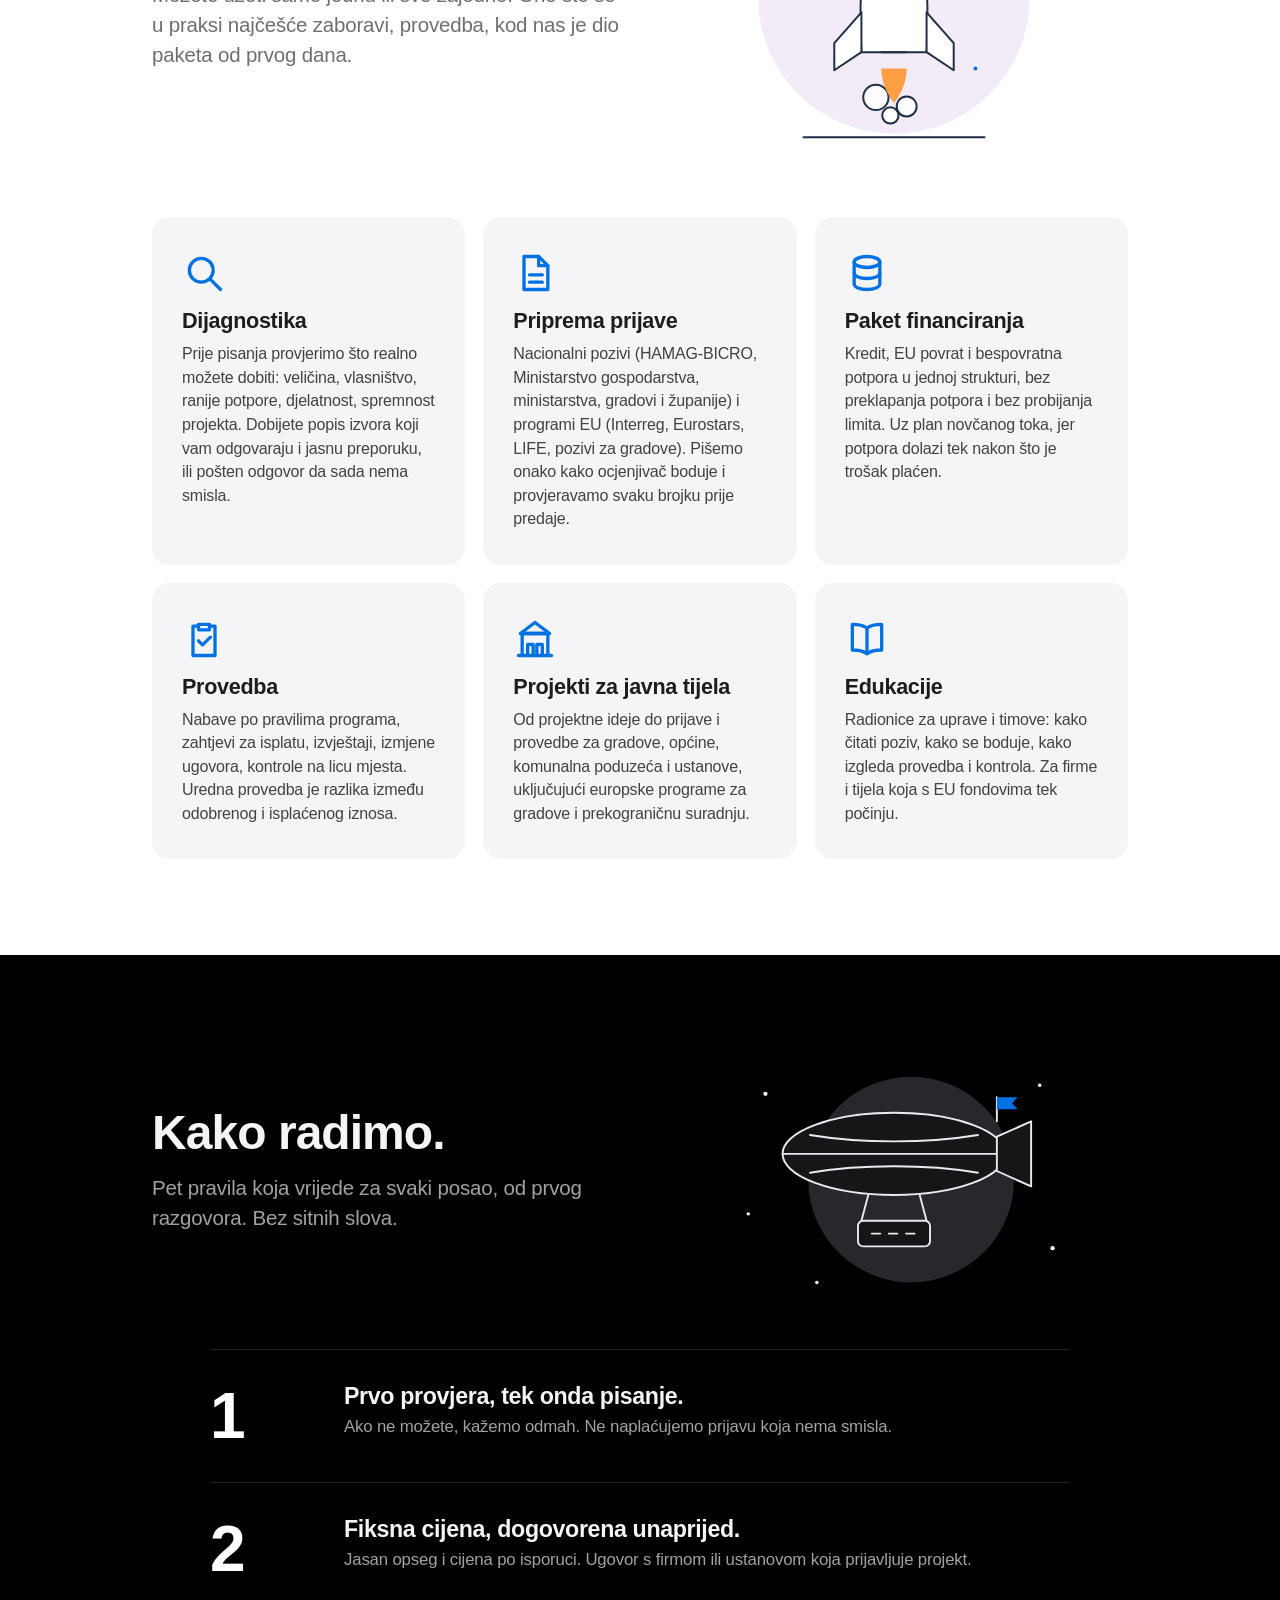
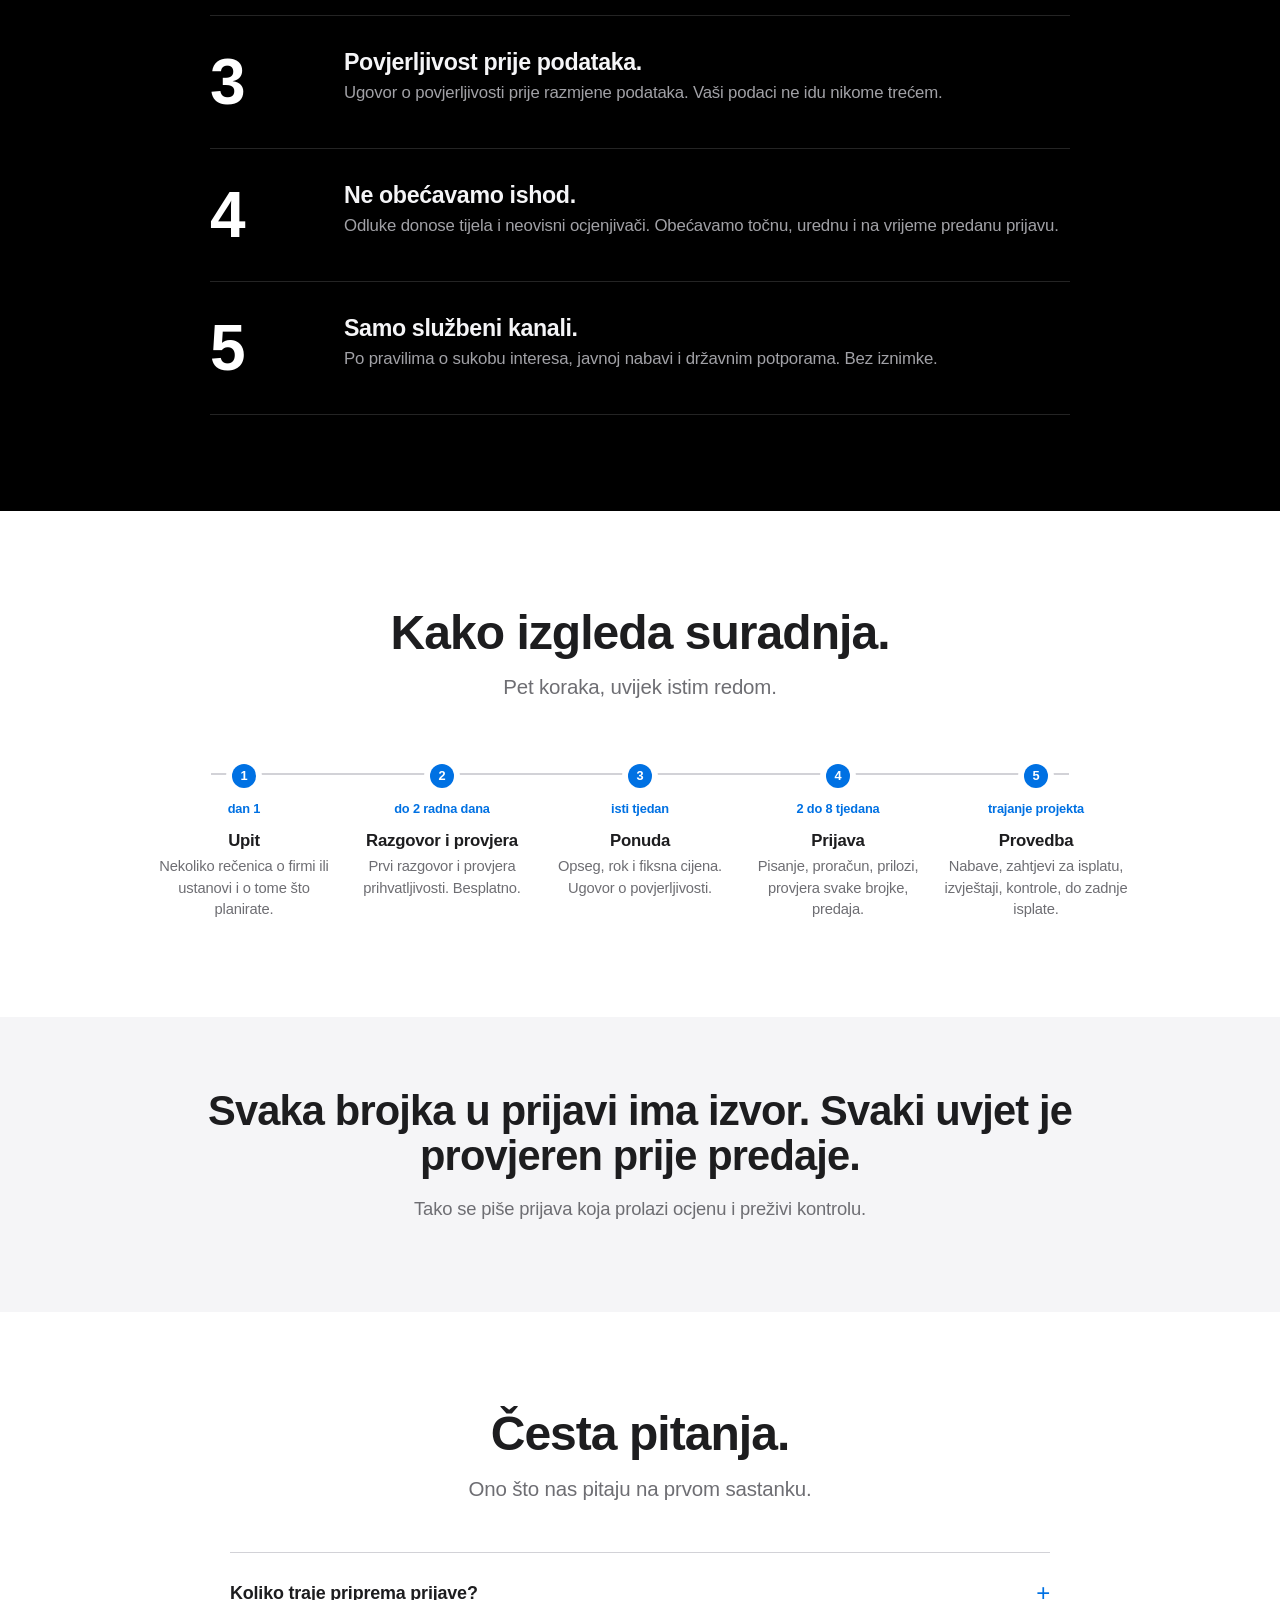
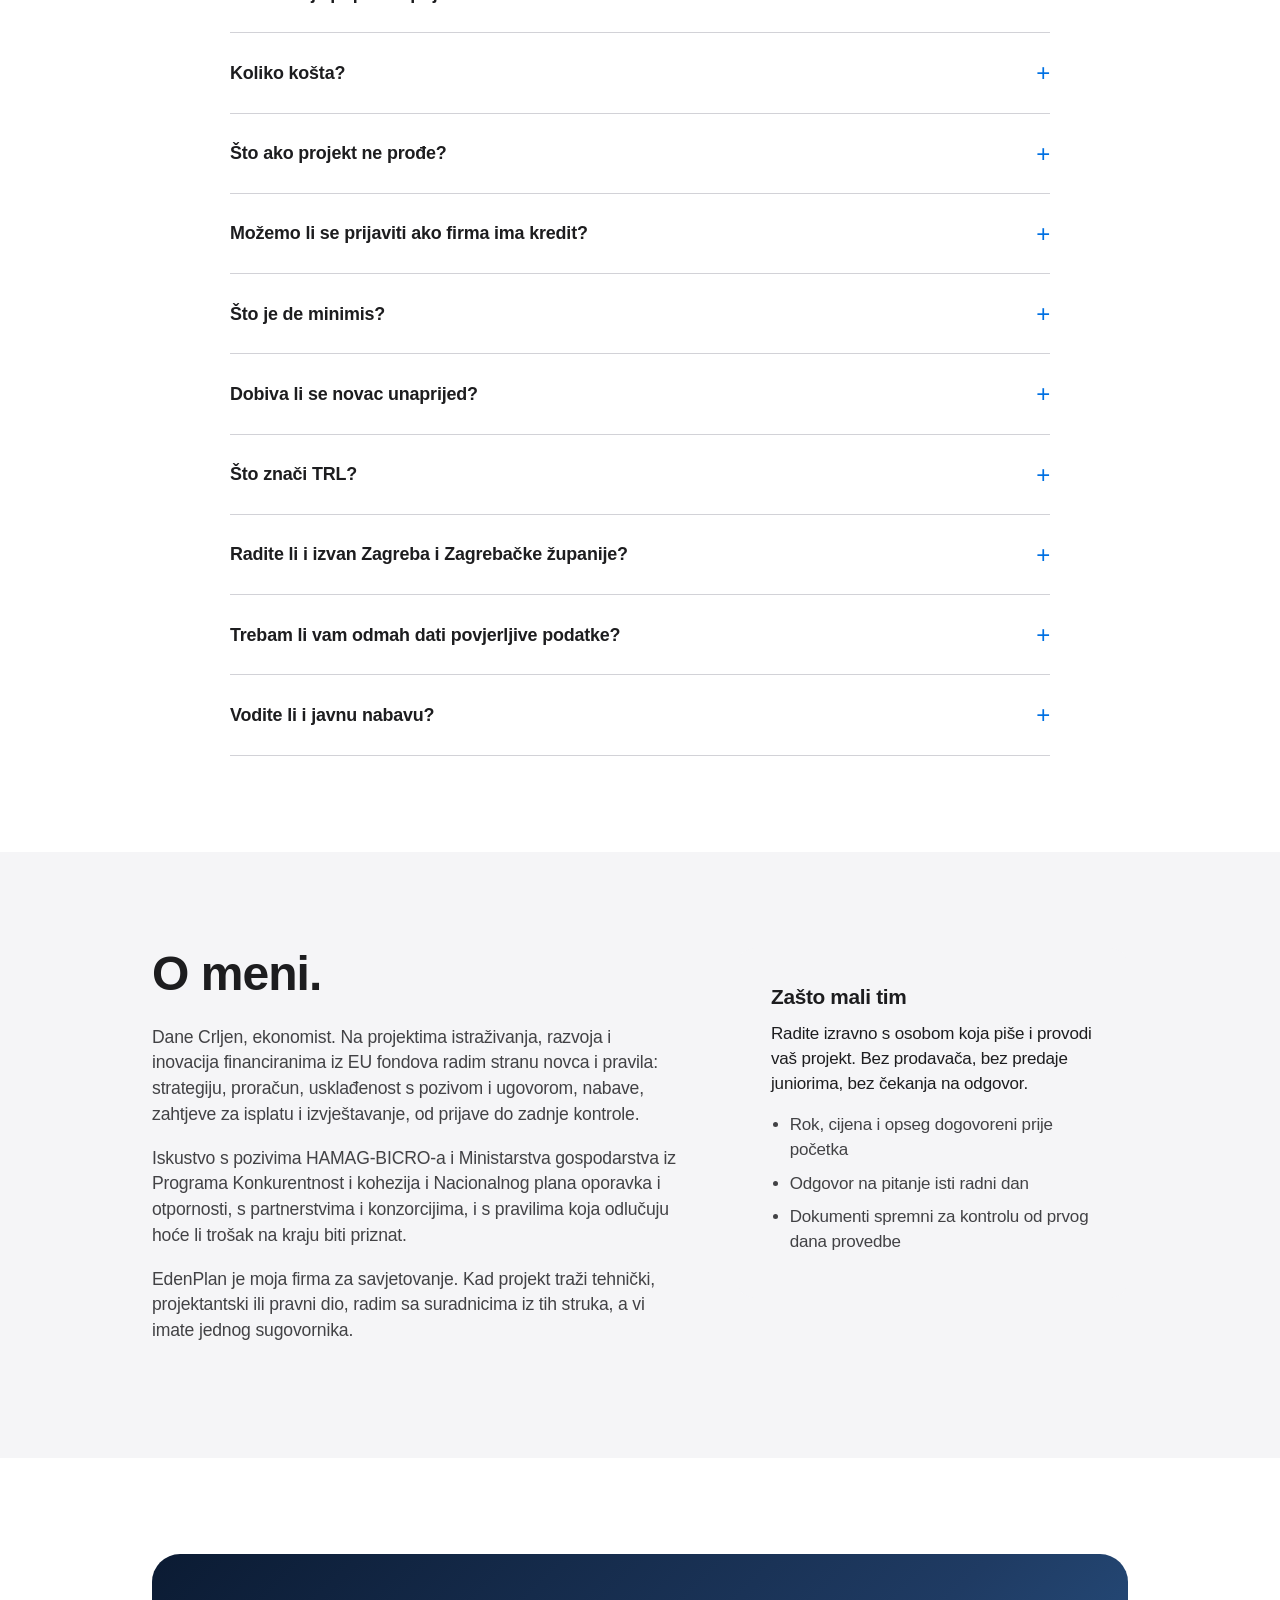
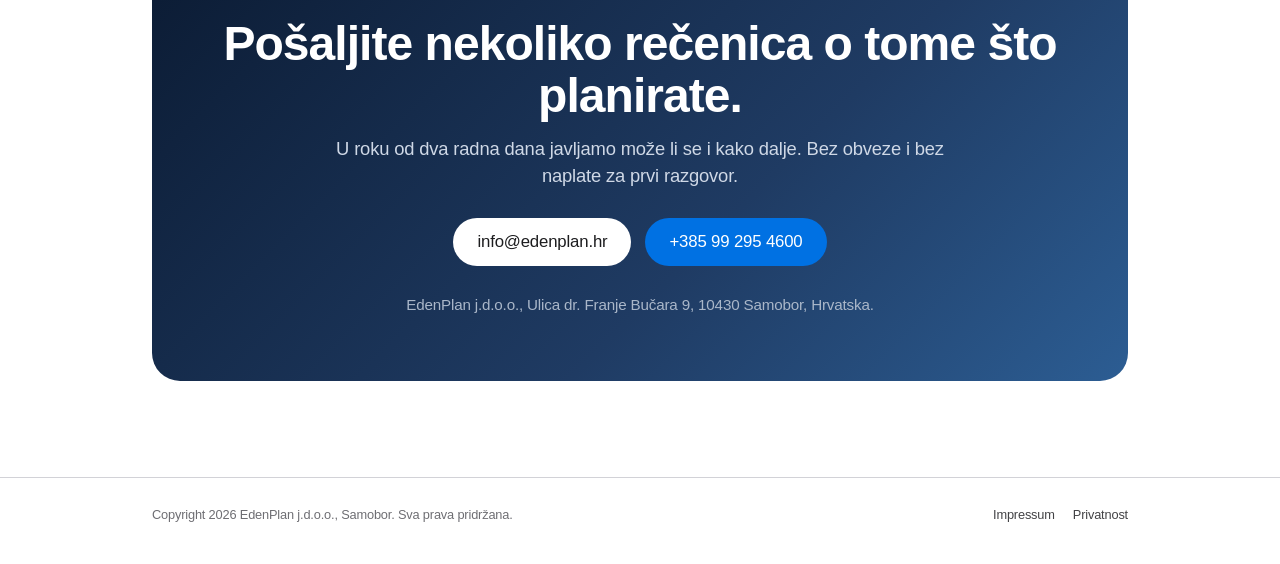
==== commit df8deeac: "Add files via upload" ====
--- a/index.html
+++ b/index.html
@@ -4,14 +4,29 @@
   <meta charset="utf-8">
   <meta name="viewport" content="width=device-width, initial-scale=1">
   <title>EdenPlan | Savjetovanje za EU i nacionalne potpore</title>
-  <meta name="description" content="EdenPlan: savjetovanje za EU fondove i nacionalne potpore u Hrvatskoj i Crnoj Gori. Provjera prihvatljivosti, priprema prijave, paket financiranja, provedba i nabave, projekti za javna tijela, edukacije.">
+  <meta name="description" content="EdenPlan: savjetovanje za EU fondove i nacionalne potpore u Hrvatskoj. Provjera prihvatljivosti, priprema prijave, paket financiranja, provedba i nabave, projekti za gradove, općine i ustanove, edukacije.">
+  <link rel="canonical" href="https://edenplan.hr/">
   <meta property="og:title" content="EdenPlan, savjetovanje za EU i nacionalne potpore">
-  <meta property="og:description" content="Od prve provjere do zadnjeg zahtjeva za isplatu. Firme i javna tijela u Hrvatskoj i Crnoj Gori.">
+  <meta property="og:description" content="Od prve provjere do zadnjeg zahtjeva za isplatu. Firme, gradovi, općine i ustanove u Hrvatskoj.">
   <meta property="og:type" content="website">
   <meta property="og:url" content="https://edenplan.hr/">
+  <meta property="og:image" content="https://edenplan.hr/og-slika.png">
+  <meta property="og:image:width" content="1200">
+  <meta property="og:image:height" content="630">
+  <meta property="og:locale" content="hr_HR">
+  <meta name="twitter:card" content="summary_large_image">
   <link rel="icon" href="favicon.svg" type="image/svg+xml">
+  <link rel="icon" href="favicon-32.png" type="image/png" sizes="32x32">
+  <link rel="apple-touch-icon" href="apple-touch-icon.png">
   <link rel="stylesheet" href="style.css">
+  <link rel="stylesheet" href="scene.css">
   <script>document.documentElement.classList.add('js');</script>
+  <script src="ikone.js"></script>
+  <script src="scene.js"></script>
+  <script src="zajednicko.js"></script>
+  <script type="application/ld+json">
+  {"@context":"https://schema.org","@type":"ProfessionalService","name":"EdenPlan j.d.o.o.","url":"https://edenplan.hr/","telephone":"+385992954600","email":"info@edenplan.hr","description":"Savjetovanje za EU fondove i nacionalne potpore: provjera prihvatljivosti, priprema prijave, paket financiranja, provedba, projekti za javna tijela, edukacije.","address":{"@type":"PostalAddress","streetAddress":"Ulica dr. Franje Bučara 9","postalCode":"10430","addressLocality":"Samobor","addressCountry":"HR"},"founder":{"@type":"Person","name":"Dane Crljen"},"areaServed":{"@type":"Country","name":"Hrvatska"}}
+  </script>
 </head>
 <body>
 
@@ -21,33 +36,88 @@
     <button class="burger" aria-label="Izbornik" onclick="document.getElementById('menu').classList.toggle('open')">☰</button>
     <ul class="menu" id="menu">
       <li><a href="#usluge">Usluge</a></li>
+      <li><a href="natjecaji.html">Natječaji</a></li>
       <li><a href="#kako">Kako radimo</a></li>
-      <li><a href="#zakoga">Za koga</a></li>
+      <li><a href="#pitanja">Pitanja</a></li>
       <li><a href="#omeni">O meni</a></li>
       <li><a class="pill" href="#kontakt">Javite se</a></li>
     </ul>
   </div>
 </header>
 
-<section class="hero">
-  <div class="glow"></div>
-  <div class="wrap">
-    <span class="eyebrow reveal">EdenPlan, savjetovanje za EU i nacionalne potpore</span>
-    <h1 class="reveal" style="--d:.08s">Od prve provjere do zadnjeg zahtjeva za isplatu.</h1>
-    <p class="sub reveal" style="--d:.16s">Pomažemo firmama i javnim tijelima u Hrvatskoj i Crnoj Gori da dođu do bespovratnih sredstava i povoljnog financiranja, i da ih provedu bez gubitka novca na kontrolama.</p>
-    <div class="links reveal" style="--d:.24s">
-      <a class="link" href="#kontakt">Javite se</a>
-      <a class="link" href="#usluge">Pogledajte usluge</a>
+<section class="hero split">
+  <div class="glowwrap" id="glowwrap"><div class="glow"></div></div>
+  <div class="dots-bg" aria-hidden="true">
+    <i style="left:6%;top:18%;background:#5ac8a8;--t:8s;--dx:12px;--dy:-26px"></i>
+    <i style="left:14%;top:70%;background:#0071e3;--t:11s;--dx:-10px;--dy:-18px;width:10px;height:10px"></i>
+    <i style="left:28%;top:12%;background:#ff9f43;--t:9s;--dx:8px;--dy:-30px;width:9px;height:9px"></i>
+    <i style="left:42%;top:84%;background:#5ac8a8;--t:12s;--dx:-14px;--dy:-16px"></i>
+    <i style="left:55%;top:8%;background:#e05d6f;--t:10s;--dx:10px;--dy:-24px;width:8px;height:8px"></i>
+    <i style="left:66%;top:78%;background:#0071e3;--t:13s;--dx:-8px;--dy:-28px;width:12px;height:12px"></i>
+    <i style="left:80%;top:22%;background:#5ac8a8;--t:9.5s;--dx:12px;--dy:-20px;width:9px;height:9px"></i>
+    <i style="left:91%;top:60%;background:#ff9f43;--t:11.5s;--dx:-12px;--dy:-26px"></i>
+    <i style="left:93%;top:10%;background:#e05d6f;--t:8.5s;--dx:6px;--dy:-18px;width:7px;height:7px"></i>
+  </div>
+  <div class="wrap">
+    <div class="grid">
+      <div>
+        <span class="eyebrow reveal">EdenPlan, savjetovanje za EU i nacionalne potpore</span>
+        <h1 class="reveal" style="--d:.08s">Od prve provjere do zadnjeg zahtjeva za isplatu.</h1>
+        <p class="sub reveal" style="--d:.16s">Pomažemo <span class="rot"><span class="w" id="rot">firmama</span></span> u Hrvatskoj da dođu do bespovratnih sredstava i povoljnog financiranja iz nacionalnih i EU programa, i da ih provedu bez gubitka novca na kontrolama.</p>
+        <div class="links reveal" style="--d:.24s">
+          <a class="link" href="#kontakt">Javite se</a>
+          <a class="link" href="natjecaji.html">Aktualni natječaji</a>
+        </div>
+      </div>
+      <svg class="ill reveal right" style="--d:.2s" viewBox="0 0 520 420" aria-hidden="true">
+        <circle class="soft" cx="300" cy="215" r="165"/>
+        <g class="cloud" style="animation-duration:16s"><path class="ln fl" d="M70 112h58a16 16 0 0 0 0-32 22 22 0 0 0-42-8 18 18 0 0 0-16 40z"/></g>
+        <path id="pp" d="M40 250C150 150 280 70 480 48" fill="none" stroke="#9aa5ae" stroke-width="1.5" stroke-dasharray="4 7"/>
+        <g class="bob slow">
+          <rect class="ln fl" x="150" y="130" width="250" height="160" rx="12"/>
+          <rect class="ln" x="166" y="146" width="218" height="128" rx="6" style="fill:#f7fafd"/>
+          <path class="ln type" d="M186 172h110" pathLength="100"/>
+          <path class="ln type" d="M186 192h130" pathLength="100" style="animation-delay:.4s"/>
+          <path class="ln type" d="M186 212h80" pathLength="100" style="animation-delay:.8s"/>
+          <path class="ln" d="M186 250h40"/>
+          <rect class="acc grow" x="306" y="196" width="14" height="60" rx="3" style="animation-delay:.1s"/>
+          <rect class="acc grow" x="328" y="176" width="14" height="80" rx="3" style="animation-delay:.5s;opacity:.75"/>
+          <rect class="acc grow" x="350" y="214" width="14" height="42" rx="3" style="animation-delay:.9s;opacity:.5"/>
+        </g>
+        <path class="ln fl" d="M120 300h310l22 24H98z"/>
+        <path class="ln" d="M245 311h60"/>
+        <g class="bob">
+          <circle class="acc" cx="424" cy="118" r="26"/>
+          <path d="M411 119l9 9 17-18" fill="none" stroke="#fff" stroke-width="3.5" stroke-linecap="round" stroke-linejoin="round"/>
+        </g>
+        <g class="bob" style="animation-delay:1.2s">
+          <path class="ln fl" d="M84 332a26 9 0 0 0 52 0a26 9 0 0 0-52 0z"/>
+          <path class="ln fl" d="M84 332v-14a26 9 0 0 1 52 0v14"/>
+          <path class="ln fl" d="M84 318v-14a26 9 0 0 1 52 0v14"/>
+          <text x="110" y="308" text-anchor="middle" font-size="12" font-weight="700" fill="#1f2f46" font-family="Helvetica, Arial, sans-serif">€</text>
+        </g>
+        <g transform="translate(452 332)"><g class="spin"><circle class="ln fl" r="18"/><circle class="ln" r="7"/><path class="ln" d="M0-26v8M0 18v8M-26 0h8M18 0h8M-18-18l6 6M12 12l6 6M18-18l-6 6M-12 12l-6 6"/></g></g>
+        <g><path class="ln fl" d="M0 0L-20-8l5 8-5 8z"/><path class="ln" d="M-15 0h-8"/><animateMotion dur="8s" repeatCount="indefinite" rotate="auto" keyPoints="0;1;1" keyTimes="0;.85;1" calcMode="linear"><mpath href="#pp"/></animateMotion><animate attributeName="opacity" values="0;1;1;0;0" keyTimes="0;.1;.72;.85;1" dur="8s" repeatCount="indefinite"/></g>
+        <!-- oblak iza kojeg avion nestaje: crta se poslije aviona -->
+        <g class="cloud" style="animation-duration:22s;animation-direction:alternate-reverse"><path class="ln fl" d="M400 72h48a13 13 0 0 0 0-26 18 18 0 0 0-34-6 15 15 0 0 0-14 32z"/></g>
+      </svg>
     </div>
     <div class="cue reveal" style="--d:.4s">Pomaknite dolje<span></span></div>
   </div>
 </section>
 
+<div class="marquee" aria-hidden="true">
+  <div class="mt">
+    <span>HAMAG-BICRO</span><span>Ministarstvo gospodarstva</span><span>Program Konkurentnost i kohezija</span><span>Fond za zaštitu okoliša</span><span>HBOR</span><span>Interreg</span><span>Eurostars</span><span>EIC Accelerator</span><span>LIFE</span><span>Obzor Europa</span><span>NetZeroCities</span><span>Gradovi i županije</span>
+    <span>HAMAG-BICRO</span><span>Ministarstvo gospodarstva</span><span>Program Konkurentnost i kohezija</span><span>Fond za zaštitu okoliša</span><span>HBOR</span><span>Interreg</span><span>Eurostars</span><span>EIC Accelerator</span><span>LIFE</span><span>Obzor Europa</span><span>NetZeroCities</span><span>Gradovi i županije</span>
+  </div>
+</div>
+
 <section id="pozivi" class="grey">
   <div class="wrap">
     <div class="head reveal">
-      <h2>Aktualni pozivi.</h2>
-      <p>Što je otvoreno sada u Hrvatskoj, Crnoj Gori i na razini EU. Pozivi kojima je rok prošao sami nestaju s popisa.</p>
+      <h2>Aktualni natječaji.</h2>
+      <p>Što je otvoreno sada u Hrvatskoj i programima EU. Natječaji kojima je rok prošao sami nestaju s popisa. <a class="link" href="natjecaji.html">Svi natječaji s filtrima</a></p>
     </div>
   </div>
   <div class="carousel reveal" aria-roledescription="vrtuljak" aria-label="Aktualni pozivi">
@@ -62,61 +132,153 @@
   </div>
 </section>
 
-<section id="zakoga">
+<section>
+  <div class="wrap">
+    <div class="stats">
+      <div class="stat reveal zoom"><div class="v"><span class="num" data-to="10">0</span><small>/10</small></div><div class="l">prijava na kojima sam radio odobreno, 100 %</div></div>
+      <div class="stat reveal zoom" style="--d:.08s"><div class="v"><span class="num" id="num-pozivi" data-to="12">0</span></div><div class="l">rokova koje pratimo sada</div></div>
+      <div class="stat reveal zoom" style="--d:.16s"><div class="v"><span class="num" data-to="0">0</span><small>€</small></div><div class="l">prvi razgovor i provjera prihvatljivosti</div></div>
+      <div class="stat reveal zoom" style="--d:.24s"><div class="v"><span class="num" data-to="2">0</span></div><div class="l">radna dana do prvog odgovora</div></div>
+    </div>
+  </div>
+</section>
+
+<section id="zakoga" class="grey">
   <div class="wrap">
     <div class="head reveal">
       <h2>Za koga radimo.</h2>
       <p>Tri vrste klijenata, ista pravila: prvo provjera, pa posao.</p>
     </div>
     <div class="tiles three">
-      <div class="tile big reveal"><h3>Firme</h3><p>Proizvodnja, tehnologija i digitalna rješenja, zelene tehnologije i energija, poljoprivreda i prerada hrane, turizam. Od mikro poduzeća do srednjih firmi s razvojnim projektima.</p></div>
-      <div class="tile big reveal" style="--d:.1s"><h3>Javna tijela</h3><p>Gradovi, općine, županije, komunalna poduzeća, ustanove. Infrastruktura, energija, okoliš i usluge za građane, uz pravila javne nabave i državnih potpora.</p></div>
-      <div class="tile big reveal" style="--d:.2s"><h3>Crna Gora i regija</h3><p>Firme i općine koje se pripremaju za EU fondove prije i nakon ulaska u EU: što je otvoreno sada, tko može, koliko, i što pripremiti da novac stigne kad pozivi izađu.</p></div>
-    </div>
-  </div>
-</section>
-
-<section id="usluge" class="grey">
+      <div class="tile big reveal left"><h3>Firme</h3><p>Proizvodnja, tehnologija i digitalna rješenja, zelene tehnologije i energija, poljoprivreda i prerada hrane, turizam. Od mikro poduzeća do srednjih firmi s razvojnim projektima.</p></div>
+      <div class="tile big reveal zoom" style="--d:.1s"><h3>Javna tijela</h3><p>Gradovi, općine, županije, komunalna poduzeća, ustanove. Infrastruktura, energija, okoliš i usluge za građane, uz pravila javne nabave i državnih potpora.</p></div>
+      <div class="tile big reveal right" style="--d:.2s"><h3>Ustanove i udruge</h3><p>Fakulteti, instituti, škole, zdravstvene i kulturne ustanove, udruge. Projekti istraživanja, obrazovanja, zajednice i prekogranične suradnje, uz pravila koja vrijede za javne korisnike.</p></div>
+    </div>
+  </div>
+</section>
+
+<section id="usluge">
+  <div class="wrap">
+    <div class="intro2">
+      <div class="head reveal left">
+        <h2>Cijeli put projekta.</h2>
+        <p>Šest usluga, od prve provjere do zadnje isplate. Možete uzeti samo jednu ili sve zajedno. Ono što se u praksi najčešće zaboravi, provedba, kod nas je dio paketa od prvog dana.</p>
+      </div>
+      <svg class="ill reveal right" style="max-width:380px" viewBox="0 0 420 420" aria-hidden="true">
+        <circle class="soft" cx="210" cy="222" r="150" style="fill:#f3ebf8"/>
+        <circle class="acc tw" cx="90" cy="84" r="3"/><circle class="acc tw" cx="330" cy="72" r="2.5" style="animation-delay:.7s"/><circle class="acc tw" cx="352" cy="166" r="3" style="animation-delay:1.3s"/><circle class="acc tw" cx="66" cy="206" r="2.2" style="animation-delay:.3s"/><circle class="acc tw" cx="300" cy="300" r="2.2" style="animation-delay:1.9s"/>
+        <g class="puff"><circle class="ln fl" cx="190" cy="332" r="14"/></g>
+        <g class="puff" style="animation-delay:.7s"><circle class="ln fl" cx="224" cy="342" r="11"/></g>
+        <g class="puff" style="animation-delay:1.4s"><circle class="ln fl" cx="206" cy="352" r="9"/></g>
+        <g class="lift">
+          <path class="flame" d="M196 300c0 22 14 38 14 38s14-16 14-38z" fill="#ff9f43"/>
+          <path class="ln fl" d="M210 92c-34 36-40 110-36 190h72c4-80-2-154-36-190z"/>
+          <circle class="ln" cx="210" cy="172" r="16" style="fill:#e9f2fc"/>
+          <path class="ln fl" d="M174 238l-30 34v30l30-20zM246 238l30 34v30l-30-20z"/>
+          <path class="ln" d="M196 282h28"/>
+        </g>
+        <path class="ln" d="M110 376h200"/>
+      </svg>
+    </div>
+    <div class="tiles three">
+      <div class="tile reveal">
+        <svg class="ico" viewBox="0 0 24 24" aria-hidden="true"><circle cx="10.5" cy="10.5" r="6.5" pathLength="100"/><path d="M15.5 15.5 21 21" pathLength="100"/></svg>
+        <h3>Dijagnostika</h3><p>Prije pisanja provjerimo što realno možete dobiti: veličina, vlasništvo, ranije potpore, djelatnost, spremnost projekta. Dobijete popis izvora koji vam odgovaraju i jasnu preporuku, ili pošten odgovor da sada nema smisla.</p></div>
+      <div class="tile reveal" style="--d:.08s">
+        <svg class="ico" viewBox="0 0 24 24" aria-hidden="true"><path d="M6 3h8l5 5v13H6z" pathLength="100"/><path d="M14 3v5h5" pathLength="100"/><path d="M9 13h7M9 17h7" pathLength="100"/></svg>
+        <h3>Priprema prijave</h3><p>Nacionalni pozivi (HAMAG-BICRO, Ministarstvo gospodarstva, ministarstva, gradovi i županije) i programi EU (Interreg, Eurostars, LIFE, pozivi za gradove). Pišemo onako kako ocjenjivač boduje i provjeravamo svaku brojku prije predaje.</p></div>
+      <div class="tile reveal" style="--d:.16s">
+        <svg class="ico" viewBox="0 0 24 24" aria-hidden="true"><path d="M5 6a7 3 0 1 0 14 0a7 3 0 1 0 -14 0" pathLength="100"/><path d="M5 6v6c0 1.7 3.1 3 7 3s7-1.3 7-3V6" pathLength="100"/><path d="M5 12v6c0 1.7 3.1 3 7 3s7-1.3 7-3v-6" pathLength="100"/></svg>
+        <h3>Paket financiranja</h3><p>Kredit, EU povrat i bespovratna potpora u jednoj strukturi, bez preklapanja potpora i bez probijanja limita. Uz plan novčanog toka, jer potpora dolazi tek nakon što je trošak plaćen.</p></div>
+      <div class="tile reveal">
+        <svg class="ico" viewBox="0 0 24 24" aria-hidden="true"><path d="M9 4h6v3H9z" pathLength="100"/><path d="M15 5h3v16H6V5h3" pathLength="100"/><path d="M9 13l2.2 2.2L15.5 11" pathLength="100"/></svg>
+        <h3>Provedba</h3><p>Nabave po pravilima programa, zahtjevi za isplatu, izvještaji, izmjene ugovora, kontrole na licu mjesta. Uredna provedba je razlika između odobrenog i isplaćenog iznosa.</p></div>
+      <div class="tile reveal" style="--d:.08s">
+        <svg class="ico" viewBox="0 0 24 24" aria-hidden="true"><path d="M3 21h18" pathLength="100"/><path d="M5 21V9h14v12" pathLength="100"/><path d="M12 3l8 6H4z" pathLength="100"/><path d="M8 21v-6h3v6M13 21v-6h3v6" pathLength="100"/></svg>
+        <h3>Projekti za javna tijela</h3><p>Od projektne ideje do prijave i provedbe za gradove, općine, komunalna poduzeća i ustanove, uključujući europske programe za gradove i prekograničnu suradnju.</p></div>
+      <div class="tile reveal" style="--d:.16s">
+        <svg class="ico" viewBox="0 0 24 24" aria-hidden="true"><path d="M12 6c-2-1.5-5-2-8-2v14c3 0 6 .5 8 2 2-1.5 5-2 8-2V4c-3 0-6 .5-8 2z" pathLength="100"/><path d="M12 6v14" pathLength="100"/></svg>
+        <h3>Edukacije</h3><p>Radionice za uprave i timove: kako čitati poziv, kako se boduje, kako izgleda provedba i kontrola. Za firme i tijela koja s EU fondovima tek počinju.</p></div>
+    </div>
+  </div>
+</section>
+
+<section id="kako" class="dark">
+  <div class="wrap">
+    <div class="intro2">
+      <div class="head reveal left">
+        <h2>Kako radimo.</h2>
+        <p>Pet pravila koja vrijede za svaki posao, od prvog razgovora. Bez sitnih slova.</p>
+      </div>
+      <svg class="ill reveal right" style="max-width:360px" viewBox="0 0 420 300" aria-hidden="true">
+        <circle class="soft" cx="230" cy="150" r="120"/>
+        <circle class="tw" cx="60" cy="50" r="2.5" fill="#fff"/><circle class="tw" cx="380" cy="40" r="2" fill="#fff" style="animation-delay:.6s"/><circle class="tw" cx="40" cy="190" r="2" fill="#fff" style="animation-delay:1.2s"/><circle class="tw" cx="395" cy="230" r="2.5" fill="#fff" style="animation-delay:1.8s"/><circle class="tw" cx="120" cy="270" r="2" fill="#fff" style="animation-delay:.9s"/>
+        <g class="bob slow">
+          <path class="ln fl" d="M80 120a130 48 0 1 0 260 0a130 48 0 1 0-260 0z"/>
+          <path class="ln" d="M80 120h260M112 98c60 10 136 10 196 0M112 142c60-10 136-10 196 0"/>
+          <path class="ln fl" d="M330 100l40-18v76l-40-18z"/>
+          <path class="ln" d="M180 168l-8 30M240 168l8 30"/>
+          <rect class="ln fl" x="168" y="198" width="84" height="30" rx="6"/>
+          <path class="ln" d="M184 213h10M204 213h10M224 213h10"/>
+          <g class="sway"><path class="ln" d="M330 82v-28"/><path class="acc" d="M330 54h24l-6 7 6 7h-24z"/></g>
+        </g>
+      </svg>
+    </div>
+    <div class="rules">
+      <div class="rule reveal left"><div class="big">1</div><div><h3>Prvo provjera, tek onda pisanje.</h3><p>Ako ne možete, kažemo odmah. Ne naplaćujemo prijavu koja nema smisla.</p></div></div>
+      <div class="rule reveal left"><div class="big">2</div><div><h3>Fiksna cijena, dogovorena unaprijed.</h3><p>Jasan opseg i cijena po isporuci. Ugovor s firmom ili ustanovom koja prijavljuje projekt.</p></div></div>
+      <div class="rule reveal left"><div class="big">3</div><div><h3>Povjerljivost prije podataka.</h3><p>Ugovor o povjerljivosti prije razmjene podataka. Vaši podaci ne idu nikome trećem.</p></div></div>
+      <div class="rule reveal left"><div class="big">4</div><div><h3>Ne obećavamo ishod.</h3><p>Odluke donose tijela i neovisni ocjenjivači. Obećavamo točnu, urednu i na vrijeme predanu prijavu.</p></div></div>
+      <div class="rule reveal left"><div class="big">5</div><div><h3>Samo službeni kanali.</h3><p>Po pravilima o sukobu interesa, javnoj nabavi i državnim potporama. Bez iznimke.</p></div></div>
+    </div>
+  </div>
+</section>
+
+<section id="suradnja">
   <div class="wrap">
     <div class="head reveal">
-      <h2>Cijeli put projekta.</h2>
-      <p>Šest usluga. Možete uzeti samo jednu ili sve zajedno.</p>
-    </div>
-    <div class="tiles three">
-      <div class="tile reveal"><span class="n">01</span><h3>Dijagnostika</h3><p>Prije pisanja provjerimo što realno možete dobiti: veličina, vlasništvo, ranije potpore, djelatnost, spremnost projekta. Dobijete popis izvora koji vam odgovaraju i jasnu preporuku, ili pošten odgovor da sada nema smisla.</p></div>
-      <div class="tile reveal" style="--d:.08s"><span class="n">02</span><h3>Priprema prijave</h3><p>Nacionalni pozivi (HAMAG-BICRO, Ministarstvo gospodarstva, ministarstva, gradovi i županije) i programi EU (Interreg, Eurostars, LIFE, pozivi za gradove). Pišemo onako kako ocjenjivač boduje i provjeravamo svaku brojku prije predaje.</p></div>
-      <div class="tile reveal" style="--d:.16s"><span class="n">03</span><h3>Paket financiranja</h3><p>Kredit, EU povrat i bespovratna potpora u jednoj strukturi, bez preklapanja potpora i bez probijanja limita. Uz plan novčanog toka, jer potpora dolazi tek nakon što je trošak plaćen.</p></div>
-      <div class="tile reveal"><span class="n">04</span><h3>Provedba</h3><p>Nabave po pravilima programa, zahtjevi za isplatu, izvještaji, izmjene ugovora, kontrole na licu mjesta. Uredna provedba je razlika između odobrenog i isplaćenog iznosa.</p></div>
-      <div class="tile reveal" style="--d:.08s"><span class="n">05</span><h3>Projekti za javna tijela</h3><p>Od projektne ideje do prijave i provedbe za gradove, općine, komunalna poduzeća i ustanove, uključujući europske programe za gradove i prekograničnu suradnju.</p></div>
-      <div class="tile reveal" style="--d:.16s"><span class="n">06</span><h3>Edukacije</h3><p>Radionice za uprave i timove: kako čitati poziv, kako se boduje, kako izgleda provedba i kontrola. Za firme i tijela koja s EU fondovima tek počinju, u Hrvatskoj i Crnoj Gori.</p></div>
-    </div>
-  </div>
-</section>
-
-<section id="kako" class="dark">
-  <div class="wrap">
-    <div class="head reveal">
-      <h2>Kako radimo.</h2>
-      <p>Pet pravila koja vrijede za svaki posao, od prvog razgovora.</p>
-    </div>
-    <div class="rules">
-      <div class="rule reveal"><div class="big">1</div><div><h3>Prvo provjera, tek onda pisanje.</h3><p>Ako ne možete, kažemo odmah. Ne naplaćujemo prijavu koja nema smisla.</p></div></div>
-      <div class="rule reveal"><div class="big">2</div><div><h3>Fiksna cijena, dogovorena unaprijed.</h3><p>Jasan opseg i cijena po isporuci. Ugovor s firmom ili ustanovom koja prijavljuje projekt.</p></div></div>
-      <div class="rule reveal"><div class="big">3</div><div><h3>Povjerljivost prije podataka.</h3><p>Ugovor o povjerljivosti prije razmjene podataka. Vaši podaci ne idu nikome trećem.</p></div></div>
-      <div class="rule reveal"><div class="big">4</div><div><h3>Ne obećavamo ishod.</h3><p>Odluke donose tijela i neovisni ocjenjivači. Obećavamo točnu, urednu i na vrijeme predanu prijavu.</p></div></div>
-      <div class="rule reveal"><div class="big">5</div><div><h3>Samo službeni kanali.</h3><p>Po pravilima o sukobu interesa, javnoj nabavi i državnim potporama. Bez iznimke.</p></div></div>
-    </div>
-  </div>
-</section>
-
-<section class="band">
+      <h2>Kako izgleda suradnja.</h2>
+      <p>Pet koraka, uvijek istim redom.</p>
+    </div>
+    <div class="timeline">
+      <div class="tstep reveal"><span class="dot">1</span><div><span class="t">dan 1</span><h3>Upit</h3><p>Nekoliko rečenica o firmi ili ustanovi i o tome što planirate.</p></div></div>
+      <div class="tstep reveal" style="--d:.08s"><span class="dot">2</span><div><span class="t">do 2 radna dana</span><h3>Razgovor i provjera</h3><p>Prvi razgovor i provjera prihvatljivosti. Besplatno.</p></div></div>
+      <div class="tstep reveal" style="--d:.16s"><span class="dot">3</span><div><span class="t">isti tjedan</span><h3>Ponuda</h3><p>Opseg, rok i fiksna cijena. Ugovor o povjerljivosti.</p></div></div>
+      <div class="tstep reveal" style="--d:.24s"><span class="dot">4</span><div><span class="t">2 do 8 tjedana</span><h3>Prijava</h3><p>Pisanje, proračun, prilozi, provjera svake brojke, predaja.</p></div></div>
+      <div class="tstep reveal" style="--d:.32s"><span class="dot">5</span><div><span class="t">trajanje projekta</span><h3>Provedba</h3><p>Nabave, zahtjevi za isplatu, izvještaji, kontrole, do zadnje isplate.</p></div></div>
+    </div>
+  </div>
+</section>
+
+<section class="band grey">
   <div class="wrap">
     <h2 class="reveal">Svaka brojka u prijavi ima izvor. Svaki uvjet je provjeren prije predaje.</h2>
     <p class="reveal" style="--d:.1s">Tako se piše prijava koja prolazi ocjenu i preživi kontrolu.</p>
   </div>
 </section>
 
-<section id="omeni">
+<section id="pitanja">
+  <div class="wrap">
+    <div class="head reveal">
+      <h2>Česta pitanja.</h2>
+      <p>Ono što nas pitaju na prvom sastanku.</p>
+    </div>
+    <div class="faq reveal">
+      <details><summary>Koliko traje priprema prijave?</summary><div class="a">Ovisi o pozivu. Jednostavan nacionalni poziv, npr. vaučer, tjedan do dva. Složeniji poziv s proračunom, partnerima i prilozima 4 do 8 tjedana. Programi EU s konzorcijem iz više zemalja 2 do 4 mjeseca. Najviše vremena ode na dokumente firme i ponude dobavljača, pa od njih krećemo prvi dan.</div></details>
+      <details><summary>Koliko košta?</summary><div class="a">Prvi razgovor i provjera prihvatljivosti su besplatni. Nakon toga dobijete ponudu s fiksnom cijenom po poslu, prije nego išta počne. Dio naknade može se dogovoriti ovisno o ishodu, ali uvijek unaprijed i u ugovoru. Naknada se ne plaća iz bespovratnih sredstava: priprema prijave u pravilu nije prihvatljiv trošak projekta.</div></details>
+      <details><summary>Što ako projekt ne prođe?</summary><div class="a">Dobijete ocjenu tijela i naš osvrt što promijeniti. Većina poziva se ponavlja, pa prijavu prilagođavamo za sljedeći rok. Ishod ne obećavamo nikada: odlučuju tijela i neovisni ocjenjivači, a mi odgovaramo za točnu i urednu prijavu predanu na vrijeme.</div></details>
+      <details><summary>Možemo li se prijaviti ako firma ima kredit?</summary><div class="a">Da, kredit nije zapreka, često je dio paketa financiranja. Zapreka su poduzeće u teškoćama (gubitak veći od polovine kapitala, stečaj, predstečaj), blokiran račun i neplaćeni porezi. To provjerimo prvi dan.</div></details>
+      <details><summary>Što je de minimis?</summary><div class="a">Potpora male vrijednosti: ukupno najviše 300.000 € svih takvih potpora jednom poduzetniku, zajedno s povezanim firmama, u tri godine. Prije prijave izračunamo koliko vam je prostora ostalo, jer prekoračenje znači smanjenje ili gubitak potpore.</div></details>
+      <details><summary>Dobiva li se novac unaprijed?</summary><div class="a">Rijetko. Većina poziva isplaćuje nakon plaćenih računa ili u tranšama uz vaš vlastiti udio; predujam postoji kod nekih poziva, obično uz jamstvo. Zato uz prijavu radimo i plan novčanog toka, da znate koliko morate premostiti i kako.</div></details>
+      <details><summary>Što znači TRL?</summary><div class="a">Razina tehnološke spremnosti, od 1 (ideja) do 9 (proizvod na tržištu). Pozivi za istraživanje traže niže razine, pozivi za komercijalizaciju i ulaganja više. Pogrešna procjena razine je čest razlog odbijanja, pa je utvrđujemo s dokazima prije pisanja.</div></details>
+      <details><summary>Radite li i izvan Zagreba i Zagrebačke županije?</summary><div class="a">Da, u cijeloj Hrvatskoj. Većina posla ide na daljinu (dokumenti, pozivi, e-mail), a sastanak uživo kad treba. Za programe EU prijave se pišu na engleskom.</div></details>
+      <details><summary>Trebam li vam odmah dati povjerljive podatke?</summary><div class="a">Ne. Za prvi razgovor dovoljni su djelatnost, veličina firme i što planirate. Povjerljivi podaci idu tek nakon ugovora o povjerljivosti.</div></details>
+      <details><summary>Vodite li i javnu nabavu?</summary><div class="a">Za firme da, po pravilima programa za one koji nisu obveznici javne nabave. Za javne naručitelje nudimo pripremu i provjeru dokumentacije i podršku kroz postupak, u skladu s pravilima programa i Zakonom o javnoj nabavi.</div></details>
+    </div>
+  </div>
+</section>
+
+<section id="omeni" class="grey">
   <div class="wrap about">
     <div>
       <h2 class="reveal">O meni.</h2>
@@ -125,7 +287,7 @@
       <p class="reveal">Iskustvo s pozivima HAMAG-BICRO-a i Ministarstva gospodarstva iz Programa Konkurentnost i kohezija i Nacionalnog plana oporavka i otpornosti, s partnerstvima i konzorcijima, i s pravilima koja odlučuju hoće li trošak na kraju biti priznat.</p>
       <p class="reveal">EdenPlan je moja firma za savjetovanje. Kad projekt traži tehnički, projektantski ili pravni dio, radim sa suradnicima iz tih struka, a vi imate jednog sugovornika.</p>
     </div>
-    <div class="quote reveal" style="--d:.12s">
+    <div class="quote reveal right" style="--d:.12s">
       <strong>Zašto mali tim</strong>
       Radite izravno s osobom koja piše i provodi vaš projekt. Bez prodavača, bez predaje juniorima, bez čekanja na odgovor.
       <ul>
@@ -139,7 +301,7 @@
 
 <section id="kontakt">
   <div class="wrap">
-    <div class="cta reveal">
+    <div class="cta reveal zoom">
       <h2>Pošaljite nekoliko rečenica o tome što planirate.</h2>
       <p>U roku od dva radna dana javljamo može li se i kako dalje. Bez obveze i bez naplate za prvi razgovor.</p>
       <div class="row">
@@ -160,46 +322,472 @@
 
 <script type="application/json" id="pozivi-data">
 {
-  "stanje": "7.10.2026.",
-  "pozivi": [
-    {"zemlja": "Crna Gora", "tijelo": "Fond za inovacije Crne Gore", "naziv": "Energetska efikasnost u metalnoj industriji", "za": "mikro, male i srednje firme iz metalske industrije", "iznos": "grant od 50.000 do 100.000 €, do 80 %", "rok": "2026-10-19", "rok_tekst": "19.10.2026. u 15:00", "link": "https://fondzainovacije.me/programi/"},
-    {"zemlja": "Crna Gora", "tijelo": "Fond za inovacije Crne Gore", "naziv": "Provjera inovativnog koncepta (POC)", "za": "mikro, male i srednje firme i istraživačke ustanove, ideja na TRL 3 do 4", "iznos": "od 20.000 do 40.000 €, 70 % mikro i male, 60 % srednje, 90 % ustanove", "rok": "2026-10-30", "rok_tekst": "30.10.2026. u 15:00", "link": "https://fondzainovacije.me/programi/"},
-    {"zemlja": "EU", "tijelo": "Europsko vijeće za inovacije (EIC)", "naziv": "EIC Accelerator", "za": "start-upi i MSP s inovacijom na TRL 6 do 8", "iznos": "bespovratno do 2,5 mil. € i ulaganje od 1 do 10 mil. €", "rok": "2026-11-04", "rok_tekst": "4.11.2026. u 17:00 (puni prijedlog)", "link": "https://eic.ec.europa.eu/eic-funding-opportunities/eic-accelerator_en"},
-    {"zemlja": "EU, Mediteran", "tijelo": "Interreg Euro-MED", "naziv": "8. poziv, tematski testni projekti", "za": "javna tijela i ustanove kao nositelji, partneri iz najmanje 5 zemalja", "iznos": "projekt do 2 mil. €, 80 % iz programa", "rok": "2026-11-13", "rok_tekst": "13.11.2026. u 13:00", "link": "https://interreg-euro-med.eu/en/call-8-thematic-projects/"},
-    {"zemlja": "Hrvatska", "tijelo": "HAMAG-BICRO, Interreg Mađarska-Hrvatska", "naziv": "B Light 2, prvi poziv", "za": "MSP iz pograničnih županija, u paru s mađarskim partnerom", "iznos": "projekt od 75.000 do 375.000 €, do 80 %", "rok": "2026-11-23", "rok_tekst": "23.11.2026.", "link": "https://hamagbicro.hr/"},
-    {"zemlja": "EU", "tijelo": "RENEW-BOOSTER (Single Market Programme)", "naziv": "Poziv 2 za MSP: fotonapon, mreže, digitalna rješenja za energiju", "za": "MSP s prototipom na TRL 6 ili više", "iznos": "do 60.000 € po firmi", "rok": "2026-11-30", "rok_tekst": "30.11.2026. u 17:00", "link": "https://ec.europa.eu/info/funding-tenders/opportunities/portal/screen/opportunities/competitive-calls-cs/47108154"},
-    {"zemlja": "EU, misijski gradovi", "tijelo": "NetZeroCities", "naziv": "Enabling City Transformation 2 (ECT2)", "za": "gradovi iz EU misije klimatski neutralnih gradova (iz Crne Gore Podgorica, iz Hrvatske Zagreb) s partnerima", "iznos": "500.000 € za grad s partnerom, do 1,5 mil. € za tri grada, 100 % troškova", "rok": "2026-12-03", "rok_tekst": "3.12.2026. u 12:00", "link": "https://netzerocities.eu/enabling-city-transformation/"},
-    {"zemlja": "Hrvatska", "tijelo": "MINGO, Program Konkurentnost i kohezija", "naziv": "Inovacije procesa u S3 područjima (PK.1.3.11)", "za": "mikro, mali i srednji poduzetnici iz prerađivačke industrije", "iznos": "od 150.000 do 450.000 €, 50 do 75 %", "rok": "2026-12-31", "rok_tekst": "31.12.2026. u 11:00 ili do iskorištenja sredstava", "link": "https://mingo.gov.hr/otvoreni-pozivi-9725/9725"},
-    {"zemlja": "Hrvatska", "tijelo": "MINGO, Program Konkurentnost i kohezija", "naziv": "INTEGRATOR (PK.1.3.08)", "za": "konzorciji MSP-ova u lancima vrijednosti velikih integratora", "iznos": "od 300.000 do 820.000 €, do 50 % (prateće aktivnosti do 75 %)", "rok": "2026-12-31", "rok_tekst": "31.12.2026. u 11:00; zaprimanje ponovno od 3.11.2026.", "link": "https://mingo.gov.hr/otvoreni-pozivi-9725/9725"},
-    {"zemlja": "Hrvatska", "tijelo": "MINGO, Program Konkurentnost i kohezija", "naziv": "Inovacijski vaučeri za MSP-ove (PK.1.1.06)", "za": "mikro, mali i srednji poduzetnici, usluge znanstvenih organizacija", "iznos": "od 2.000 do 10.000 €, 50 % (do 85 %)", "rok": "2026-12-31", "rok_tekst": "31.12.2026. u 16:00 ili do iskorištenja sredstava", "link": "https://mingo.gov.hr/otvoreni-pozivi-9725/9725"},
-    {"zemlja": "Crna Gora", "tijelo": "Ministarstvo prosvjete, nauke i inovacija", "naziv": "Podsticajne mjere za istraživanje i inovacije 2026", "za": "startupi i firme u Registru inovacione djelatnosti, i firme donatori uz umanjenje poreza", "iznos": "po projektu od 20.000 do 400.000 € ovisno o TRL-u (porezna olakšica, ne grant)", "rok": "2026-12-31", "rok_tekst": "31.12.2026. u 13:30 ili do utroška, redom prijava", "link": "https://www.gov.me/clanak/konkurs-za-sticanje-statusa-korisnika-podsticajnih-mjera-istrazivanja-i-inovacije-2026"},
-    {"zemlja": "EU, Eureka", "tijelo": "Eurostars-3, hrvatski dio HAMAG-BICRO", "naziv": "Eurostars-3, poziv 12", "za": "konzorcij koji vodi inovativni MSP, partneri iz najmanje 2 Eurostars zemlje", "iznos": "za hrvatske MSP-ove do 300.000 €, 60 % mikro i mala, 50 % srednja", "rok": "2027-03-04", "rok_tekst": "4.3.2027. u 14:00 (otvara se 17.12.2026.)", "link": "https://www.eurekanetwork.org/programmes-and-calls/eurostars/"}
-  ]
+ "stanje": "8.10.2026.",
+ "pozivi": [
+  {
+   "id": "potpore-za-kapitalna-ulaganja-u-malom-gospodarstvu-u-2026-ii",
+   "zemlja": "Hrvatska",
+   "tijelo": "Grad Samobor, Upravni odjel za gospodarstvo, razvoj i projekte EU",
+   "program": "proračun Grada Samobora (Program mjera razvoja malog gospodarstva, poljoprivrede i turizma 2026.)",
+   "naziv": "Potpore za kapitalna ulaganja u malom gospodarstvu u 2026., II. krug (Grad Samobor) (KLASA: 302-05/26-02/3)",
+   "za_koga": [
+    "firme",
+    "poljoprivreda"
+   ],
+   "za": "Obrti i trgovačka društva (mali gospodarski subjekti) te OPG-ovi u sustavu PDV-a sa sjedištem na području Samobora koji su nakon 1.10.2025. zaposlili osobu s prebivalištem u Samoboru koju prvi put zapošljavaju; najviše 3 novozaposlene osobe po korisniku; potpora male vrijednosti.",
+   "sto_financira": "Kapitalna ulaganja u proizvodnju (strojevi, oprema, nadogradnja, poslovni prostor); ulaganje najmanje 10.000 €, pojedinačni trošak veći od 1.300 €.",
+   "iznos": "600 € (osoba starija od 30 godina) i 800 € (mlađa od 30) u uslužnim djelatnostima; 900 € i 1.100 € u proizvodnim djelatnostima, po novozaposlenoj osobi; 70 % troška zakupa u 1. godini, 50 % od 1. do 2. godine, 30 % od 2. do 3. godine zakupa",
+   "status": "otvoren",
+   "rok": "2026-10-20",
+   "rok_tekst": "Objavljen 29.9.2026., otvoren 15 radnih dana od objave na stranici Grada; Grad nije objavio datum. Ako se dan objave ne računa, rok istječe 20.10.2026., ako se računa 17.10.2026.; sigurnije predati do 17.10.2026. Prijava e-mailom, osobno ili poštom.",
+   "objavljen": "2026-09-29",
+   "link": "https://www.samobor.hr/dokumenti?catId=830",
+   "tema": [
+    "digitalizacija",
+    "infrastruktura",
+    "proizvodnja",
+    "zapošljavanje"
+   ],
+   "istaknuto": true
+  },
+  {
+   "id": "eic-accelerator-2026-open-i-challenges",
+   "zemlja": "EU",
+   "tijelo": "Europsko vijeće za inovacije (EIC), provedba EISMEA",
+   "program": "Obzor Europa, EIC",
+   "naziv": "EIC Accelerator 2026 (Open i Challenges) (HORIZON-EIC-2026-ACCELERATOR-01)",
+   "za_koga": [
+    "firme",
+    "ustanove"
+   ],
+   "za": "Pojedinačni start-up ili MSP sa sjedištem u državi članici EU-a ili zemlji pridruženoj Obzoru Europa; mali mid-cap (do 499 zaposlenih) samo iznimno za brzo skaliranje; mogu se prijaviti i fizičke osobe ili subjekti koji namjeravaju osnovati MSP u EU-u ili pridruženoj zemlji.",
+   "sto_financira": "Skaliranje inovacija visokog učinka, osobito deep tech (TRL 6 do 8 i dalje): bespovratna sredstva, ulaganje u kapital ili kombinacija, uz usluge poslovnog ubrzanja.",
+   "iznos": "Bespovratni dio ispod 2,5 mil. € (aktivnosti do 24 mjeseca); ulaganje 1 do 10 mil. € (kombinirano ili samo ulaganje); proračun 2026.: EIC Accelerator Open 414 mil. €, EIC Accelerator Challenges 220 mil. €; Bespovratni dio: do 70 % prihvatljivih troškova, unutar gornje granice bespovratnog iznosa od 2.499.999 € (program rada EIC 2026.)",
+   "status": "otvoren",
+   "rok": "2026-11-04",
+   "rok_tekst": "Kratka prijava u bilo koje doba, serije za ocjenu svaki prvi utorak u mjesecu u 17:00 po briselskom vremenu; rokovi za punu prijavu u 2026. (serije u 17:00 po briselskom vremenu): 7. siječnja, 4. ožujka, 6. svibnja, 8. srpnja, 2. rujna i 4. studenoga 2026. (zadnji preostali: 4. studenoga 2026.). Na F&T portalu poziv za kratke prijave 2026. vodi se do 17. prosinca 2026.",
+   "objavljen": "2025-11-06",
+   "link": "https://eic.ec.europa.eu/eic-funding-opportunities/eic-accelerator_en",
+   "tema": [
+    "inovacije",
+    "istraživanje"
+   ],
+   "istaknuto": true
+  },
+  {
+   "id": "dekarbonizacija-i-modernizacija-toplinskih-sustava-za-grijanje",
+   "zemlja": "Hrvatska",
+   "tijelo": "MZOZT s Ministarstvom gospodarstva i FZOEU; prijave se šalju FZOEU",
+   "program": "Fond za modernizaciju (Modernizacijski fond)",
+   "naziv": "Dekarbonizacija i modernizacija toplinskih sustava za grijanje i/ili hlađenje (MF-2026-2-1)",
+   "za_koga": [
+    "firme"
+   ],
+   "za": "Trgovačka društva (mikro, mala, srednja i velika) s djelatnošću opskrbe parom i klimatizacijom (NKD 2025, područje D), s dozvolom HERA-e za proizvodnju, distribuciju ili opskrbu toplinskom energijom i, gdje je primjenjivo, koncesijom za distribucijsku mrežu.",
+   "sto_financira": "Izgradnja, proširenje ili nadogradnja energetski učinkovitih centraliziranih toplinskih sustava: proizvodnja topline iz OIE, otpadne topline ili visokoučinkovite kogeneracije, skladištenje topline i modernizacija distribucijske mreže; ne za fosilna goriva ni otpad. Minimalno smanjenje emisija stakleničkih plinova 10 %.",
+   "iznos": "najviše 30.000.000,00 € po prijavitelju (za jedan ili više projekata); ukupno 80.000.000,00 €; OIE, otpadna toplina ili kogeneracija iz OIE: 65,00 % mala, 55,00 % srednja, 45,00 % velika poduzeća; ostale mjere: 50,00 %, 40,00 %, 30,00 %",
+   "status": "otvoren",
+   "rok": "2026-11-09",
+   "rok_tekst": "do 9.11.2026. u 12:00 ili do iskorištenja sredstava (rok produljen 1. izmjenom Poziva od 3.8.2026., prije je bio 7.8.2026.); zaprimanje od 7.5.2026. u 12:00",
+   "objavljen": "2026-04-08",
+   "link": "https://www.fzoeu.hr/hr/natjecaj/7539?nid=268",
+   "tema": [
+    "energija"
+   ],
+   "istaknuto": true
+  },
+  {
+   "id": "seas-poziv-za-male-projekte-poduzetnika-u-plavom-gospodarstvu",
+   "zemlja": "EU",
+   "tijelo": "Projekt SEAS (partner HAMAG-BICRO, kontakt seas@hamagbicro.hr); program Interreg VI-A Italija-Hrvatska 2021.-2027.",
+   "program": "Interreg VI-A Italija-Hrvatska 2021.-2027. (EFRR i nacionalna sredstva)",
+   "naziv": "SEAS, poziv za male projekte poduzetnika u plavom gospodarstvu (Interreg VI-A Italija-Hrvatska) (SEAS (Sustainable Enterprises Advancing Blue Solutions), Call for Small Project Proposals)",
+   "za_koga": [
+    "firme"
+   ],
+   "za": "Mikro, mala i srednja poduzeća i start-upovi registrirani na programskom području: hrvatske županije Dubrovačko-neretvanska, Istarska, Karlovačka, Ličko-senjska, Primorsko-goranska, Splitsko-dalmatinska, Šibensko-kninska i Zadarska te talijanske regije Abruzzo, Apulija, Emilia-Romagna, Furlanija-Julijska krajina, Marche, Molise i Veneto; najmanje jedan hrvatski i jedan talijanski poduzetnik, najviše tri partnera.",
+   "sto_financira": "Razvoj, testiranje i komercijalizacija inovativnih rješenja u plavom gospodarstvu (prerada i distribucija proizvoda ribarstva i akvakulture, desalinizacija, obnovljiva energija iz mora i srodne pomorske industrije).",
+   "iznos": "bespovratno od 80.000 do 125.000 € po projektu (najviše 62.500 € po pojedinom MSP-u), ukupni proračun projekta od 100.000 do 156.250 €; alokacija 2.050.000 € (1.640.000 € EFRR i 410.000 € nacionalna sredstva); do 80 % ukupnih prihvatljivih troškova malog projekta, najmanje 20 % privatnog sufinanciranja; svaki partner nosi najmanje 20 % proračuna",
+   "status": "otvoren",
+   "rok": "2026-11-09",
+   "rok_tekst": "1. rok 9.11.2026. u 23:59 (CEST); ako sredstva ne budu iskorištena, 2. rok 8.1.2027. i 3. rok 8.3.2027. u 23:59; prijava isključivo preko platforme https://cbchb.eu/application/ (tekst poziva i upute: cbchb.eu/cbc-it-cro/seas/project-documentation/)",
+   "objavljen": "2026-10-08",
+   "link": "https://www.italy-croatia.eu/web/italy-croatia/dettaglio-news?articleId=29779927&groupId=26940815",
+   "tema": [
+    "inovacije",
+    "internacionalizacija",
+    "okoliš"
+   ],
+   "istaknuto": true
+  },
+  {
+   "id": "b-light-2-prvi-poziv-za-light-projekte-interreg-vi-a-madarska",
+   "zemlja": "EU",
+   "tijelo": "HAMAG-BICRO (vodeći partner strateškog projekta B Light 2); program Interreg VI-A Mađarska-Hrvatska 2021.-2027.",
+   "program": "Interreg VI-A Mađarska-Hrvatska 2021.-2027. (EFRR)",
+   "naziv": "B Light 2, prvi poziv za Light projekte (Interreg VI-A Mađarska-Hrvatska) (B Light 2, 1st Call for Light Project Proposals)",
+   "za_koga": [
+    "firme"
+   ],
+   "za": "Mikro, mala i srednja poduzeća (Prilog I. Uredbe 651/2014; partnerska i povezana poduzeća ne mogu u isti projekt) sa sjedištem ili podružnicom u programskom području: najmanje 2 i najviše 4 Light partnera, barem jedan iz Hrvatske i jedan iz Mađarske, uz moguće sudjelovanje istraživačkih organizacija u zajedničkim inovacijama; programsko područje po tekstu poziva: mađarske županije Zala, Somogy i Baranya te hrvatske Međimurska, Varaždinska, Koprivničko-križevačka, Bjelovarsko-bilogorska, Virovitičko-podravska, Požeško-slavonska, Osječko-baranjska i Vukovarsko-srijemska; trajanje projekta 6 do 12 mjeseci.",
+   "sto_financira": "Prekogranična poslovna suradnja MSP-ova: razvoj poslovnih modela, zajedničke inovacije, novi proizvodi, usluge i tehnologije, nabava opreme i IT opreme, ulazak na nova tržišta, vanjska stručna pomoć.",
+   "iznos": "do 300.000 € EU sufinanciranja po projektu (prihvatljivi troškovi od 75.000 do 375.000 €); ukupno 3.751.050,94 € EFRR za prvi poziv; do 80 % ukupne vrijednosti projekta (svaki partner osigurava 20 % vlastitog sufinanciranja)",
+   "status": "otvoren",
+   "rok": "2026-11-23",
+   "rok_tekst": "Od 24.9. do 23.11.2026. (sat nije naveden ni u dokumentu poziva ni u Smjernicama za prijavitelje); prijava online na cbchb.eu/application",
+   "objavljen": "2026-09-24",
+   "link": "https://hamagbicro.hr/bespovratne-potpore/b-light-2/",
+   "tema": [
+    "inovacije",
+    "internacionalizacija",
+    "proizvodnja"
+   ],
+   "istaknuto": true
+  },
+  {
+   "id": "netzerocities-enabling-city-transformation-2-nzc-ect2-poziv-za",
+   "zemlja": "EU",
+   "tijelo": "Konzorcij NetZeroCities (vodi EIT Climate-KIC) u okviru Misije EU-a 100 klimatski neutralnih i pametnih gradova; objavljen i na F&T portalu",
+   "program": "Obzor Europa, Misija Klimatski neutralni i pametni gradovi (financijska potpora trećim stranama)",
+   "naziv": "NetZeroCities Enabling City Transformation 2 (NZC ECT2), poziv za Mission gradove (NZC-SGA3-HE-202608)",
+   "za_koga": [
+    "javna tijela"
+   ],
+   "za": "Samo gradske uprave koje su označene kao Mission gradovi u Misiji 100 klimatski neutralnih i pametnih gradova do 2030. (iz Hrvatske Zagreb); konzorcij od najmanje dvije organizacije, jedna je uprava Mission grada; više Mission gradova može se prijaviti zajedno.",
+   "sto_financira": "Program od 22 mjeseca (travanj 2027. do siječanj 2029.) za uklanjanje sustavnih prepreka i skaliranje klimatske transformacije cijelog grada u jednom od izazovnih područja.",
+   "iznos": "Podgrant od najmanje 500.000 € do najviše 1.500.000 € po prijedlogu (omotnice prema broju Mission gradova); ukupno 8 mil. €; Podgrant se isplaćuje prema stvarno nastalim troškovima (pravila Obzora Europa)",
+   "status": "otvoren",
+   "rok": "2026-12-03",
+   "rok_tekst": "Otvoren 31. kolovoza 2026. u 12:00 CET, rok 3. prosinca 2026. (četvrtak) u 12:00 CET; bez produljenja.",
+   "objavljen": "2026-08-31",
+   "link": "https://netzerocities.eu/wp-content/uploads/2026/08/NZC-SGA3-ECT2-call-guidelines.pdf",
+   "tema": [
+    "energija",
+    "okoliš",
+    "infrastruktura"
+   ],
+   "istaknuto": true
+  },
+  {
+   "id": "inovacije-procesa-u-s3-podrucjima",
+   "zemlja": "Hrvatska",
+   "tijelo": "MINGO (Program Konkurentnost i kohezija 2021.–2027.)",
+   "program": "EFRR, Program Konkurentnost i kohezija 2021.–2027.",
+   "naziv": "Inovacije procesa u S3 područjima (PK.1.3.11)",
+   "za_koga": [
+    "firme"
+   ],
+   "za": "Mikro, mali i srednji poduzetnici (pravne ili fizičke osobe) koji djelatnost obavljaju u sektoru C Prerađivačka industrija (NKD 2025.); prijavitelj djeluje samostalno, partneri nisu dopušteni.",
+   "sto_financira": "Komercijalizacija inovativnih proizvoda ili usluga novih na tržištu (TRL 7 i više) u S3 tematskim područjima kroz inovacije procesa i organizacije poslovanja, s naglaskom na digitalizaciju i zelenu tranziciju, te usavršavanje djelatnika.",
+   "iznos": "od 150.000 do 450.000 € po projektu; ukupno 17.188.524,40 €; do 50 % za potpore za inovacije procesa i organizacije poslovanja (čl. 29 GBER) i potpore za inovacije za MSP-ove (čl. 28 GBER); do 75 % za potpore male vrijednosti",
+   "status": "otvoren",
+   "rok": "2026-12-31",
+   "rok_tekst": "Zaprimanje od 1.9.2026. u 11:00 do 31.12.2026. u 11:00 ili do iskorištenja sredstava; eKohezija",
+   "objavljen": "2026-07-10",
+   "link": "https://eufondovi.gov.hr/poziv/?id=9781e871-c264-423a-b706-dc2f1cdb407f",
+   "tema": [
+    "inovacije",
+    "digitalizacija",
+    "proizvodnja"
+   ],
+   "istaknuto": true
+  },
+  {
+   "id": "inovacijski-vauceri-za-msp-ove",
+   "zemlja": "Hrvatska",
+   "tijelo": "MINGO (Program Konkurentnost i kohezija 2021.–2027.)",
+   "program": "EFRR, Program Konkurentnost i kohezija 2021.–2027.",
+   "naziv": "Inovacijski vaučeri za MSP-ove (PK.1.1.06)",
+   "za_koga": [
+    "firme"
+   ],
+   "za": "Mikro, mali i srednji poduzetnici (pravne ili fizičke osobe); uslugu pruža znanstveno-istraživačka organizacija s dopusnicom za znanstvenu djelatnost u RH (ili istraživačka infrastruktura, infrastruktura za testiranje, digitalni inovacijski centar, inovacijski klaster).",
+   "sto_financira": "Usluge istraživačkih organizacija: testiranje, ispitivanje, demonstracijske aktivnosti i stručno tehničko znanje za razvoj i komercijalizaciju novog proizvoda, usluge ili procesa.",
+   "iznos": "od 2.000 do 10.000 € po projektu; ukupno 4.874.214 €; do 85 % prihvatljivih troškova, uz uvjet da ukupna potpora za savjetodavne i pomoćne usluge za inovacije ne prelazi 220.000 € po poduzetniku u bilo kojem trogodišnjem razdoblju",
+   "status": "otvoren",
+   "rok": "2026-12-31",
+   "rok_tekst": "Do 31.12.2026. u 16:00 ili do iskorištenja sredstava; zaprimanje od 10.6.2024. u 11:00; eKohezija",
+   "objavljen": "2024-05-07",
+   "link": "https://eufondovi.gov.hr/poziv/?id=76f3e722-89ee-4a1c-972b-9a89560858d0",
+   "tema": [
+    "inovacije",
+    "istraživanje"
+   ],
+   "istaknuto": true
+  },
+  {
+   "id": "jacanje-regionalnog-ekosustava-za-poduzetnike-na-potpomognutim",
+   "zemlja": "Hrvatska",
+   "tijelo": "Ministarstvo regionalnoga razvoja i fondova Europske unije (Integrirani teritorijalni program 2021.–2027.)",
+   "program": "EFRR, Integrirani teritorijalni program 2021.–2027.",
+   "naziv": "Jačanje regionalnog ekosustava za poduzetnike na potpomognutim i brdsko-planinskim područjima (IP.1.2.06)",
+   "za_koga": [
+    "firme",
+    "javna tijela",
+    "ustanove"
+   ],
+   "za": "Jedinice lokalne i područne (regionalne) samouprave (Grad Zagreb nije prihvatljiv), poduzetničke potporne institucije u javnom vlasništvu (razvojne agencije, poduzetnički centri, digitalni inovacijski centri, poslovni i poduzetnički inkubatori, inkubatori za nove tehnologije, akceleratori, poslovni i znanstveno-tehnologijski parkovi, centri kompetencije) i poduzetnici svih veličina; PPI i poduzetnici moraju imati poslovnu jedinicu ili podružnicu na brdsko-planinskom ili potpomognutom području Jadranske, Panonske ili Sjeverne Hrvatske u trenutku plaćanja potpore; moguć jedan partner (JLS, JP(R)S ili javna PPI); infrastruktura mora biti upisana u Jedinstveni registar poduzetničke infrastrukture najkasnije godinu dana po završetku projekta.",
+   "sto_financira": "Gradnja i/ili preuređenje te opremanje poduzetničke infrastrukture koja služi za pružanje usluga MSP-ovima u procesu industrijske tranzicije.",
+   "iznos": "od 500.000 do 6.000.000 € po projektu; ukupno 66.000.000 €; do 100 % izračunatog financijskog jaza (čl. 56 GBER, potpore za ulaganje u lokalnu infrastrukturu); iznos i intenzitet računaju se Obrascem 04. Izračun financijskog jaza, projekti s intenzitetom iznad 100 % jaza nisu prihvatljivi",
+   "status": "otvoren",
+   "rok": "2026-12-31",
+   "rok_tekst": "Zaprimanje od 8.10.2026. u 11:00 (prema eKoheziji; prvotno od 1.10.2026.) do 31.12.2026. u 11:00; eKohezija",
+   "objavljen": "2026-07-13",
+   "link": "https://eufondovi.gov.hr/poziv/?id=1be21c2b-a391-4b2b-a8df-0cc30428ff3e",
+   "tema": [
+    "infrastruktura",
+    "proizvodnja"
+   ],
+   "istaknuto": true
+  },
+  {
+   "id": "koristenje-obnovljivih-izvora-energije-u-sektoru-primarne",
+   "zemlja": "Hrvatska",
+   "tijelo": "MZOZT (Ministarstvo zaštite okoliša i zelene tranzicije) s FZOEU; prijave se šalju FZOEU",
+   "program": "Fond za modernizaciju (Modernizacijski fond)",
+   "naziv": "Korištenje obnovljivih izvora energije u sektoru primarne poljoprivredne proizvodnje i prerade poljoprivrednih proizvoda (MF-2026-6-1)",
+   "za_koga": [
+    "firme",
+    "poljoprivreda"
+   ],
+   "za": "Mikro, mali, srednji i veliki poduzetnici: poljoprivrednici upisani u Upisnik poljoprivrednika s djelatnošću NKD 2025 A01 (biljna i stočarska proizvodnja, uzgoj sadnog materijala, mješovita poljoprivreda, pomoćne djelatnosti) ili fizičke i pravne osobe registrirane za preradu poljoprivrednih proizvoda s djelatnošću C10 Proizvodnja prehrambenih proizvoda (skupine navedene u Pozivu).",
+   "sto_financira": "Izgradnja ili dogradnja integriranih i neintegriranih fotonaponskih elektrana (A1) i sustavi za skladištenje električne energije, baterije, uz fotonaponsku elektranu (A2), uz projektantski i stručni nadzor te upravljanje projektom. Aktivnosti ne smiju početi prije prijave.",
+   "iznos": "od 5.000,00 € po projektu do 5.000.000,00 € po prijavitelju (za jedan ili više projekata); ukupno 30.000.000,00 € (20.000.000,00 € mikro i mala, 10.000.000,00 € srednja i velika poduzeća); ulaganja u proizvodnju OIE: 65,00 % mikro i mala, 55,00 % srednja, 45,00 % velika poduzeća; skladištenje energije: 50,00 %, 40,00 %, 30,00 %",
+   "status": "otvoren",
+   "rok": "2027-01-31",
+   "rok_tekst": "Poziv službeno objavljen 7.10.2026.; zaprimanje projektnih prijedloga od 9.11.2026. u 10:00 do 31.1.2027. u 12:00 ili do iskorištenja sredstava (prijava preporučenom poštom FZOEU-u, Radnička cesta 80, Zagreb)",
+   "objavljen": "2026-10-07",
+   "link": "https://www.fzoeu.hr/hr/natjecaj/7539?nid=274",
+   "tema": [
+    "energija",
+    "poljoprivreda"
+   ],
+   "istaknuto": true
+  },
+  {
+   "id": "integrator",
+   "zemlja": "Hrvatska",
+   "tijelo": "MINGO (Program Konkurentnost i kohezija 2021.–2027.)",
+   "program": "EFRR, Program Konkurentnost i kohezija 2021.–2027.",
+   "naziv": "INTEGRATOR (PK.1.3.08)",
+   "za_koga": [
+    "firme"
+   ],
+   "za": "Konzorcij od najmanje 3 mikro, mala ili srednja poduzetnika (prijavitelj i najmanje 2 partnera MSP-a) koji ulazi u lanac vrijednosti srednjeg ili velikog poduzeća (integratora) prisutnog na više tržišta.",
+   "sto_financira": "Komercijalizacija inovativnih proizvoda ili usluga (TRL 7 i više) u S3 tematskim područjima kroz inovacije procesa i organizacije poslovanja konzorcija MSP-ova, radi dugoročnih dobavljačkih odnosa s integratorom.",
+   "iznos": "od 300.000 do 820.000 € po projektu; ukupno 13.868.360 €; do 50 % (čl. 28 i 29 GBER); do 75 % za potpore male vrijednosti",
+   "status": "obustavljen",
+   "rok": "2026-12-31",
+   "rok_tekst": "Zaprimanje od 5.5.2026. u 11:00; privremeno obustavljeno, obustava produljena do 3.11.2026. u 11:00 (obavijest MINGO-a od 29.9.2026.); krajnji rok 31.12.2026. u 11:00 ili do iskorištenja sredstava",
+   "objavljen": "2025-12-24",
+   "link": "https://eufondovi.gov.hr/poziv/?id=8429cf0a-4d19-4aff-be28-874ea9dc420b",
+   "tema": [
+    "inovacije",
+    "proizvodnja"
+   ],
+   "istaknuto": true
+  },
+  {
+   "id": "potpore-male-vrijednosti-za-izgradnju-fotonaponskih-elektrana",
+   "zemlja": "Hrvatska",
+   "tijelo": "Karlovačka županija, Upravni odjel za gospodarstvo",
+   "program": "proračun Karlovačke županije 2025. s projekcijama za 2026. i 2027.",
+   "naziv": "Potpore male vrijednosti za izgradnju fotonaponskih elektrana za vlastite potrebe u gospodarstvu (Karlovačka županija) (KLASA: 302-02/25-02/2)",
+   "za_koga": [
+    "firme"
+   ],
+   "za": "Mikro, mali i srednji subjekti malog gospodarstva (trgovačka društva i obrtnici) s poslovnom jedinicom u Karlovačkoj županiji, pretežite djelatnosti NKD 2007 područje C (osim 11, 12 i 25.4), F, G 45.2, H te I 55.1 i 55.3; potpora male vrijednosti.",
+   "sto_financira": "Projektno-tehnička dokumentacija i izgradnja fotonaponske elektrane za vlastitu potrošnju.",
+   "iznos": "elektrana do 20.000 € i dokumentacija do 2.500 € po subjektu; ukupno 300.000 €; do 70 % vrijednosti ulaganja u elektranu, do 100 % za dokumentaciju",
+   "status": "trajno otvoren do iskorištenja",
+   "rok": "2027-06-30",
+   "rok_tekst": "Prijave od 11.2.2025. do 30.6.2027. ili do iskorištenja sredstava, isključivo kroz sustav SOM e-prijave.",
+   "objavljen": "2025-02-11",
+   "link": "https://kazup.hr/images/dokumenti/gospodarstvo/2025/energetika/Javni_poziv.pdf",
+   "tema": [
+    "energija"
+   ],
+   "istaknuto": true
+  },
+  {
+   "id": "krediti-za-energetsku-ucinkovitost-poduzetnika",
+   "zemlja": "Hrvatska",
+   "tijelo": "HBOR (preko poslovnih banaka)",
+   "program": "PKK 2021.-2027. (EFRR 50 %) i sredstva poslovnih banaka (50 %)",
+   "naziv": "Krediti za energetsku učinkovitost poduzetnika",
+   "za_koga": [
+    "firme"
+   ],
+   "za": "Subjekti bez obzira na pravni oblik registrirani najmanje godinu dana prije zahtjeva za djelatnost u proizvodnoj industriji (NKD 2007 područja B, C, D) ili komercijalnom i uslužnom sektoru (NKD 2007 područja G, I, L, N), s poslovnom jedinicom ili podružnicom u Hrvatskoj.",
+   "sto_financira": "Kredit za mjere energetske učinkovitosti i obnovljive izvore energije, uz najmanju uštedu energije 20 % (industrija) odnosno 30 % (komercijalni sektor).",
+   "iznos": "do 3.000.000 €; nije primjenjivo (kredit); kamata na EFRR dio 0,00 % fiksno, na dio banke prema odluci banke; otplata do 17 godina uključujući poček do 3 godine; otpis (kapitalni rabat) do 50 % iz EFRR sredstava uz kriterije",
+   "status": "trajno otvoren do iskorištenja",
+   "rok": "",
+   "rok_tekst": "Zaprimanje otvoreno preko poslovnih banaka; rok nije objavljen.",
+   "objavljen": "",
+   "link": "https://www.hbor.hr/krediti-za-energetsku-ucinkovitost-poduzetnika/2451",
+   "tema": [
+    "krediti",
+    "energija"
+   ],
+   "istaknuto": true
+  },
+  {
+   "id": "krediti-za-modernizaciju-proizvodnje",
+   "zemlja": "Hrvatska",
+   "tijelo": "HBOR",
+   "program": "PKK 2021.-2027. (EFRR) i sredstva HBOR-a, omjer 50:50",
+   "naziv": "Krediti za modernizaciju proizvodnje",
+   "za_koga": [
+    "firme"
+   ],
+   "za": "Mikro, mali i srednji poduzetnici privatnog sektora registrirani za prerađivačku industriju (NKD 2025, područje C), s poslovnom jedinicom u Hrvatskoj.",
+   "sto_financira": "Kredit za osnovna sredstva za novu jedinicu, proširenje, diversifikaciju ili temeljitu promjenu proizvodnog procesa, uključujući digitalizaciju; obrtna sredstva do 30 % kredita; do 85 % investicije (75 % uz regionalnu potporu).",
+   "iznos": "od 100.000 do 3.000.000 €; nije primjenjivo (kredit); kamata na EFRR dio 0,00 % fiksno, na HBOR dio prema procjeni rizika; otplata do 15 godina s počekom do 3 godine; otpis (kapitalni rabat) do 50 % isplaćene glavnice iz EFRR dijela uz kriterije iz Priloga 2",
+   "status": "trajno otvoren do iskorištenja",
+   "rok": "",
+   "rok_tekst": "Zahtjevi se zaprimaju od 29.1.2025. isključivo elektronički; krediti se isplaćuju do 31.12.2029.",
+   "objavljen": "2025-01-29",
+   "link": "https://www.hbor.hr/krediti-za-modernizaciju-proizvodnje-1726/1726",
+   "tema": [
+    "krediti",
+    "proizvodnja",
+    "digitalizacija"
+   ],
+   "istaknuto": true
+  },
+  {
+   "id": "nacionalni-jamstveni-program-plus",
+   "zemlja": "Hrvatska",
+   "tijelo": "HAMAG-BICRO",
+   "program": "nacionalna sredstva (HAMAG-BICRO)",
+   "naziv": "Nacionalni jamstveni program PLUS",
+   "za_koga": [
+    "firme"
+   ],
+   "za": "Mali i srednji poduzetnici s kvalitetnim poslovnim idejama koji ne ispunjavaju uvjete banaka u pogledu instrumenata osiguranja povrata kredita; osiguranje su zadužnice društva i vlasnika.",
+   "sto_financira": "Mjera A: jamstvo za investicije (obrtna sredstva do 30 % kredita); Mjera B: jamstvo za obrtna sredstva (100 % kredita).",
+   "iznos": "jamstvo do 2.000.000 € (mjera A) odnosno do 1.000.000 € (mjera B); alokacija nije objavljena; Stopa jamstva do 80 % (mjera A) odnosno do 50 % (mjera B); najkraće trajanje 1 godina; premija rizika 0,25 do 0,5 % (A) i 0,5 do 1 % (B) iznosa jamstva",
+   "status": "trajno otvoren do iskorištenja",
+   "rok": "",
+   "rok_tekst": "Program aktivan prema stranici HAMAG-a; rok nije objavljen",
+   "objavljen": "",
+   "link": "https://hamagbicro.hr/financijski-instrumenti/kako-do-jamstva/nacionalna-jamstva/plus/",
+   "tema": [
+    "krediti"
+   ],
+   "istaknuto": true
+  },
+  {
+   "id": "eurostars-3-poziv-12-hrvatski-sudionici-preko-hamag-bicro-a",
+   "zemlja": "EU",
+   "tijelo": "Eureka i Europska komisija (Obzor Europa); za hrvatske prijavitelje nacionalno tijelo HAMAG-BICRO",
+   "program": "Eurostars-3 (Europsko partnerstvo za inovativne MSP-ove, Obzor Europa i nacionalna sredstva HAMAG-BICRO-a)",
+   "naziv": "Eurostars-3, poziv 12 (hrvatski sudionici preko HAMAG-BICRO-a) (Eurostars-3 Call 12)",
+   "za_koga": [
+    "firme",
+    "ustanove"
+   ],
+   "za": "Konzorcij koji vodi inovativni MSP iz Eurostars zemlje: najmanje dva neovisna subjekta iz najmanje dvije Eurostars zemlje (barem jedan iz EU-a ili zemlje pridružene Obzoru Europa), MSP-ovi iz Eurostars zemalja nose 50 % ili više troškova projekta bez podugovaranja, nijedan sudionik ni zemlja iznad 70 %, trajanje 36 mjeseci ili kraće, isključivo civilna primjena; u Hrvatskoj se financiraju MSP-ovi, a velika poduzeća i istraživačke organizacije sudjeluju samo kao podizvođači hrvatskih poduzeća.",
+   "sto_financira": "Zajednički međunarodni projekt istraživanja i razvoja novog proizvoda, usluge ili procesa.",
+   "iznos": "za hrvatske sudionike najviše 300.000 € bespovratno po projektu (ako je više hrvatskih sudionika, iznos se dijeli među njima); podatak sa stranice poziva 12 na eurekanetwork.org (odjeljak o Hrvatskoj), HAMAG-ovi nacionalni uvjeti za poziv 12 još nisu objavljeni; do 60 % troškova za mikro i mala, do 50 % za srednja poduzeća (odjeljak o Hrvatskoj na stranici poziva 12 Eureke; isti uvjeti vrijedili su za poziv 11); velika poduzeća i istraživačke organizacije iz Hrvatske bez financiranja, mogu sudjelovati samofinancirano ili kao podizvođači",
+   "status": "najavljen",
+   "rok": "2027-03-04",
+   "rok_tekst": "Poziv se otvara 17. prosinca 2026. u 00:00 CET; rok za prijavu 4. ožujka 2027. u 14:00 CET. Provjera prihvatljivosti u tjednu nakon roka, pravna i financijska provjera sredinom travnja 2027., rang-lista neovisnog panela krajem svibnja 2027., odluka o financiranju do sredine lipnja 2027.",
+   "objavljen": "",
+   "link": "https://www.eurekanetwork.org/programmes-and-calls/eurostars/eurostars-call-12-for-projects-deadline-march-2027/",
+   "tema": [
+    "inovacije",
+    "internacionalizacija",
+    "istraživanje"
+   ],
+   "istaknuto": true
+  },
+  {
+   "id": "european-city-facility-life-eucf-3-0-8-poziv",
+   "zemlja": "EU",
+   "tijelo": "Konzorcij European City Facility (Energy Cities, Climate Alliance, FEDARENE, Adelphi, Enviros); financira LIFE (CINEA)",
+   "program": "LIFE, prijelaz na čistu energiju (European City Facility)",
+   "naziv": "European City Facility (LIFE EUCF 3.0), 8. poziv (EUCF Call 8)",
+   "za_koga": [
+    "javna tijela"
+   ],
+   "za": "Gradovi, općine i lokalne vlasti te njihova udruženja iz EU-27, Ukrajine i Islanda, a od novih poziva i iz Crne Gore, Moldavije i Sjeverne Makedonije, koji imaju SECAP ili sličnu strategiju i pripremaju investicijski koncept za održivu energiju (uključeni i lokalni planovi grijanja i hlađenja).",
+   "sto_financira": "Izradu investicijskog koncepta (investment concept) za projekte energetske učinkovitosti i obnovljive energije u lokalnoj zajednici, uz stručnu podršku.",
+   "iznos": "60.000 € po korisniku; 185 korisnika; ukupno 11,1 mil. € (FEDARENE, 31.7.2026.)",
+   "status": "najavljen",
+   "rok": "",
+   "rok_tekst": "Službena stranica EUCF-a (30.7.2026.): poziv 8 očekuje se u listopadu 2026., više će biti objavljeno tada; prema FEDARENE-u poziv će biti otvoren dva mjeseca, a daljnji pozivi planiraju se za proljeće i jesen 2027. Na dan 8.10.2026. poziv još nije otvoren.",
+   "objavljen": "2026-07-30",
+   "link": "https://www.eucityfacility.eu/calls",
+   "tema": [
+    "energija",
+    "okoliš"
+   ],
+   "istaknuto": true
+  },
+  {
+   "id": "jacanje-step-strateskih-partnerstva-za-inovacije-u-procesu",
+   "zemlja": "Hrvatska",
+   "tijelo": "Ministarstvo regionalnoga razvoja i fondova Europske unije (Integrirani teritorijalni program 2021.–2027.)",
+   "program": "EFRR, Integrirani teritorijalni program 2021.–2027. (STEP, Platforma za strateške tehnologije za Europu)",
+   "naziv": "Jačanje STEP strateških partnerstva za inovacije u procesu industrijske tranzicije (STEP SPIN)",
+   "za_koga": [
+    "firme",
+    "ustanove"
+   ],
+   "za": "Konzorcij najmanje dva nepovezana poduzetnika, barem jedan MSP; nositelj veliko poduzeće ili MSP sa sjedištem ili podružnicom u Panonskoj, Sjevernoj ili Jadranskoj Hrvatskoj (Grad Zagreb nije u obuhvatu); u konzorcij se mogu uključiti organizacije za istraživanje i širenje znanja.",
+   "sto_financira": "Razvoj novih proizvoda i usluga u STEP tehnologijama (digitalne tehnologije i deep tech, čiste i resursno učinkovite tehnologije, biotehnologije, obrambene tehnologije): eksperimentalni razvoj, ulaganja u materijalnu i nematerijalnu imovinu, usavršavanje zaposlenih.",
+   "iznos": "ukupno 145.000.000 € (plan ITP, listopad 2026.); prema nacrtu Uputa na e-savjetovanju od 3.000.000 do 10.000.000 € po projektu, raspodjela Panonska 87 mil. €, Jadranska 44 mil. €, Sjeverna 14 mil. € (sekundarni izvori); indikativno 50 % (plan ITP); prema nacrtu Uputa (sekundarni izvor) eksperimentalni razvoj 60 % mala, 50 % srednja, 40 % velika poduzeća; regionalna potpora za ulaganje 75 %, 70 %, 60 %; usavršavanje 70 %, 60 %, 50 %",
+   "status": "najavljen",
+   "rok": "",
+   "rok_tekst": "indikativno zaprimanje od 30.10.2026. do 31.12.2026. (plan ITP, listopad 2026.); sekundarni izvor (Forvis Mazars) navodi objavu u studenom 2026. i zaprimanje od prosinca 2026. do ožujka 2027.; savjetovanje s javnošću o nacrtu Uputa otvoreno 14.9. do 14.10.2026. (vijest MRRFEU 15.9.2026.)",
+   "objavljen": "2026-09-14",
+   "link": "https://eufondovi.gov.hr/savjetovanje-s-javnoscu-o-uputama-za-prijavitelje-poziva-na-dostavu-projektnih-prijedloga-jacanje-step-strateskih-partnerstva-za-inovacije-u-procesu-industrijske-tranzicije-step-spi/",
+   "tema": [
+    "inovacije",
+    "istraživanje",
+    "proizvodnja"
+   ],
+   "istaknuto": true
+  }
+ ]
 }
 </script>
 <script>
-  // Vrtuljak aktualnih poziva: podaci su u bloku iznad; pozivi s prošlim rokom se ne prikazuju. Bez vanjskih biblioteka.
-  (function () {
-    var data = JSON.parse(document.getElementById('pozivi-data').textContent);
+  // Vrtuljak aktualnih natječaja: podaci iz pozivi.json (rezerva: blok iznad); prošli rokovi se ne prikazuju; Crna Gora je na stranici natječaja. Bez vanjskih biblioteka.
+  function pokreniVrtuljak(data) {
     var danas = new Date(); danas.setHours(0, 0, 0, 0);
-    var aktivni = data.pozivi.filter(function (p) { return new Date(p.rok + 'T23:59:59') >= danas; })
-      .sort(function (a, b) { return a.rok < b.rok ? -1 : 1; });
+    // na naslovnici: istaknuti pozivi (otvoreni po roku, pa najave), najviše 14; cijeli popis je na stranici natječaja
+    var ziv = data.pozivi.filter(function (p) { return p.zemlja !== 'Crna Gora' && (!p.rok || new Date(p.rok + 'T23:59:59') >= danas); });
+    var red = function (p) { return p.status === 'najavljen' ? 2 : (p.rok ? 0 : 1); };
+    var srt = function (a, b) { var d = red(a) - red(b); if (d) return d; var ra = a.rok || '9999-12-31', rb = b.rok || '9999-12-31'; return ra < rb ? -1 : (ra > rb ? 1 : 0); };
+    var aktivni = ziv.filter(function (p) { return p.istaknuto; }).sort(srt);
+    if (aktivni.length < 6) aktivni = ziv.filter(function (p) { return p.status !== 'najavljen'; }).sort(srt);
+    aktivni = aktivni.slice(0, 14);
+    window.__brojPoziva = data.pozivi.filter(function (p) { return !p.rok || new Date(p.rok + 'T23:59:59') >= danas; }).length;
     var track = document.getElementById('track'), dots = document.getElementById('dots'), note = document.getElementById('cnote');
     function esc(s) { return String(s).replace(/[&<>"]/g, function (c) { return { '&': '&amp;', '<': '&lt;', '>': '&gt;', '"': '&quot;' }[c]; }); }
     function dana(rok) { return Math.round((new Date(rok + 'T00:00:00') - danas) / 86400000); }
-    function oznaka(d) { if (d <= 0) return 'rok je danas'; var jedan = d % 10 === 1 && d % 100 !== 11; return 'još ' + d + (jedan ? ' dan' : ' dana'); }
-    if (!aktivni.length) { track.innerHTML = '<div class="cempty">Trenutno nema otvorenih poziva na popisu. Javite se, pratimo najave.</div>'; return; }
+    function oznaka(p) {
+      if (p.status === 'najavljen') return 'najava';
+      if (!p.rok) return 'do iskorištenja';
+      var d = dana(p.rok); if (d <= 0) return 'rok je danas'; var jedan = d % 10 === 1 && d % 100 !== 11; return 'još ' + d + (jedan ? ' dan' : ' dana');
+    }
+    if (!aktivni.length) { track.innerHTML = '<div class="cempty">Trenutno nema otvorenih natječaja na popisu. Javite se, pratimo najave.</div>'; return; }
     aktivni.forEach(function (p) {
-      var d = dana(p.rok), hot = d <= 21 ? ' hot' : '';
-      var el = document.createElement('article'); el.className = 'slide';
-      el.innerHTML = '<div class="tag"><span>' + esc(p.zemlja) + ', ' + esc(p.tijelo) + '</span><span class="cnt' + hot + '">' + oznaka(d) + '</span></div>' +
-        '<h3>' + esc(p.naziv) + '</h3>' +
-        '<p class="fact"><b>Za koga:</b> ' + esc(p.za) + '</p>' +
-        '<p class="fact"><b>Koliko:</b> ' + esc(p.iznos) + '</p>' +
-        '<div class="rok"><b>Rok:</b> ' + esc(p.rok_tekst) + '</div>' +
-        '<div class="acts"><a class="btn" href="#kontakt">Pitajte za ovaj poziv</a><a class="link" href="' + esc(p.link) + '" target="_blank" rel="noopener">Službena stranica</a></div>';
+      var d = p.rok ? dana(p.rok) : 999, hot = (d <= 21 && p.status !== 'najavljen') ? ' hot' : '';
+      var el = document.createElement('article'); el.className = 'slide slide-sc in';
+      var url = 'natjecaj.html?id=' + encodeURIComponent(p.id || '');
+      el.innerHTML = '<a class="slide-slika" href="' + url + '" aria-label="' + esc(p.naziv) + '">' + (window.SCENE ? SCENE.html(p, { klasa: 'nk-scena' }) : '') + '<span class="nk-status' + (hot ? ' hot' : '') + '">' + oznaka(p) + '</span></a>' +
+        '<div class="slide-tijelo"><div class="tag"><span>' + esc(p.zemlja === 'EU' ? 'Program EU' : 'Hrvatska') + ', ' + esc(p.tijelo) + '</span></div>' +
+        '<h3><a href="' + url + '">' + esc(p.naziv) + '</a></h3>' +
+        '<p class="fact"><b>Koliko:</b> ' + esc(window.NAT ? NAT.kratko(p.iznos, 110) : p.iznos) + '</p>' +
+        '<div class="rok"><b>Rok:</b> ' + esc(p.rok ? (window.NAT ? NAT.datum(p.rok) : p.rok) : (p.status === 'najavljen' ? 'najava' : 'do iskorištenja sredstava')) + '</div>' +
+        '<div class="acts"><a class="btn" href="' + url + '">Detalji</a><a class="link" href="#kontakt">Pitajte nas</a></div></div>';
       track.appendChild(el);
     });
+    if (window.SCENE) SCENE.aktiviraj(track);
     note.textContent = 'Stanje ' + data.stanje + ' Rokovi i uvjeti provjereni u službenoj dokumentaciji; prije prijave ih ponovno provjeravamo.';
     var slides = Array.prototype.slice.call(track.children), idx = 0, timer = null, pauza = false;
     slides.forEach(function (s, i) { var b = document.createElement('button'); b.setAttribute('aria-label', 'Poziv ' + (i + 1)); b.addEventListener('click', function () { idi(i, true); }); dots.appendChild(b); });
@@ -217,17 +805,62 @@
     track.addEventListener('mouseenter', stop); track.addEventListener('mouseleave', start);
     track.addEventListener('touchstart', stop, { passive: true }); track.addEventListener('focusin', stop); track.addEventListener('focusout', start);
     oboji(); start();
+  }
+  (function () {
+    var rezerva = JSON.parse(document.getElementById('pozivi-data').textContent);
+    fetch('pozivi.json', { cache: 'no-cache' }).then(function (r) { if (!r.ok) throw new Error(r.status); return r.json(); })
+      .then(pokreniVrtuljak).catch(function () { pokreniVrtuljak(rezerva); });
   })();
 </script>
 <script>
-  // Otkrivanje na pomak: elementi s klasom reveal dobivaju klasu in kad uđu u vidno polje. Bez vanjskih biblioteka.
+  // Otkrivanje na pomak, riječ koja se mijenja, sjaj koji prati miš, brojke koje se odbrojavaju. Bez vanjskih biblioteka.
   (function () {
+    var reduce = window.matchMedia && window.matchMedia('(prefers-reduced-motion: reduce)').matches;
+
+    // brojke: broj rokova dolazi iz vrtuljka (čita se u trenutku prikaza, jer se podaci učitavaju asinkrono)
+    function broji(el) {
+      if (el.id === 'num-pozivi' && typeof window.__brojPoziva === 'number') el.setAttribute('data-to', window.__brojPoziva);
+      var to = parseInt(el.getAttribute('data-to'), 10) || 0;
+      if (reduce) { el.textContent = to; return; }
+      var start = null, dur = 1400;
+      function step(ts) { if (!start) start = ts; var p = Math.min((ts - start) / dur, 1); var e = 1 - Math.pow(1 - p, 3); el.textContent = Math.round(to * e); if (p < 1) requestAnimationFrame(step); }
+      requestAnimationFrame(step);
+    }
+
+    // otkrivanje
     var els = document.querySelectorAll('.reveal');
-    if (!('IntersectionObserver' in window)) { els.forEach(function (e) { e.classList.add('in'); }); return; }
-    var io = new IntersectionObserver(function (entries) {
-      entries.forEach(function (en) { if (en.isIntersecting) { en.target.classList.add('in'); io.unobserve(en.target); } });
-    }, { threshold: 0.12, rootMargin: '0px 0px -8% 0px' });
-    els.forEach(function (e) { io.observe(e); });
+    function pokazi(e) { e.classList.add('in'); e.querySelectorAll('.num').forEach(broji); }
+    if (!('IntersectionObserver' in window)) { els.forEach(pokazi); }
+    else {
+      var io = new IntersectionObserver(function (entries) {
+        entries.forEach(function (en) { if (en.isIntersecting) { pokazi(en.target); io.unobserve(en.target); } });
+      }, { threshold: 0.05, rootMargin: '0px 0px -5% 0px' });
+      els.forEach(function (e) { io.observe(e); });
+    }
+
+    // riječ koja se mijenja
+    var rot = document.getElementById('rot');
+    if (rot && !reduce) {
+      var rijeci = ['firmama', 'startupima', 'gradovima i općinama', 'javnim ustanovama', 'obrtima i OPG-ovima'], ri = 0;
+      setInterval(function () {
+        rot.classList.add('out');
+        setTimeout(function () {
+          ri = (ri + 1) % rijeci.length; rot.textContent = rijeci[ri];
+          rot.classList.remove('out'); rot.classList.add('pre'); void rot.offsetWidth; rot.classList.remove('pre');
+        }, 450);
+      }, 3400);
+    }
+
+    // sjaj prati miš (samo s mišem, ne na dodir)
+    var hero = document.querySelector('.hero'), gw = document.getElementById('glowwrap');
+    if (hero && gw && !reduce && window.matchMedia('(hover: hover)').matches) {
+      hero.addEventListener('mousemove', function (e) {
+        var r = hero.getBoundingClientRect(), x = (e.clientX - r.left) / r.width - .5, y = (e.clientY - r.top) / r.height - .5;
+        gw.style.transform = 'translate3d(' + (x * 28).toFixed(1) + 'px,' + (y * 18).toFixed(1) + 'px,0)';
+      });
+      hero.addEventListener('mouseleave', function () { gw.style.transform = ''; });
+    }
+
     // zatvori mobilni izbornik nakon klika
     document.querySelectorAll('#menu a').forEach(function (a) { a.addEventListener('click', function () { document.getElementById('menu').classList.remove('open'); }); });
   })();
--- a/style.css
+++ b/style.css
@@ -17,6 +17,8 @@
 }
 * { box-sizing: border-box; }
 html { scroll-behavior: smooth; -webkit-text-size-adjust: 100%; }
+html, body { overflow-x: clip; }
+[id] { scroll-margin-top: 64px; }
 body {
   margin: 0; color: var(--ink); background: var(--bg);
   font-family: -apple-system, BlinkMacSystemFont, "SF Pro Text", "Helvetica Neue", Helvetica, Arial, sans-serif;
@@ -58,6 +60,7 @@
 
 /* uvod */
 .hero { position: relative; overflow: hidden; padding: 120px 0 96px; text-align: center; background: var(--bg); }
+.hero .glowwrap { position: absolute; inset: 0; z-index: 0; pointer-events: none; transition: transform .9s var(--ease); }
 .hero .glow { position: absolute; inset: -20% -10% auto -10%; height: 120%; pointer-events: none; z-index: 0;
   background:
     radial-gradient(600px 400px at 20% 20%, rgba(0,113,227,.14), transparent 60%),
@@ -164,8 +167,203 @@
 .cnote { text-align: center; color: var(--muted); font-size: .85rem; margin-top: 18px; }
 .cempty { text-align: center; color: var(--muted); padding: 40px 0; }
 
+/* uvod u dva stupca s ilustracijom; točkasta mreža i lebdeće točke u pozadini (uzor: pjr.hr) */
+.hero.split { text-align: left; padding: 72px 0 64px; background-image: radial-gradient(rgba(0,0,0,.09) 1px, transparent 1.2px); background-size: 26px 26px; }
+.hero.split .grid { display: grid; grid-template-columns: 1.05fr .95fr; gap: 40px; align-items: center; position: relative; z-index: 1; }
+.hero.split h1 { font-size: clamp(2.2rem, 4.6vw, 3.6rem); margin: 0; }
+.hero.split .sub { margin: 18px 0 0; }
+.hero.split .links { justify-content: flex-start; }
+.hero.split .cue { text-align: center; margin-top: 40px; }
+.dots-bg { position: absolute; inset: 0; z-index: 0; pointer-events: none; overflow: hidden; }
+.dots-bg i { position: absolute; width: 14px; height: 14px; border-radius: 50%; filter: blur(1.5px); opacity: .55; animation: lebdi var(--t, 9s) ease-in-out infinite alternate; }
+@keyframes lebdi { from { transform: translate3d(0, 0, 0); } to { transform: translate3d(var(--dx, 10px), var(--dy, -22px), 0); } }
+
+/* animirane ilustracije (inline SVG, bez biblioteka) */
+.ill { width: 100%; max-width: 520px; height: auto; display: block; margin: 0 auto; }
+.ill .ln { fill: none; stroke: #1f2f46; stroke-width: 2.2; stroke-linecap: round; stroke-linejoin: round; }
+.ill .fl { fill: #ffffff; }
+.ill .acc { fill: #0071e3; }
+.ill .soft { fill: #e9f2fc; }
+.bob { animation: bob2 3.6s ease-in-out infinite; }
+.bob.slow { animation-duration: 5.5s; }
+@keyframes bob2 { 0%, 100% { transform: translateY(0); } 50% { transform: translateY(-9px); } }
+.spin { transform-box: fill-box; transform-origin: center; animation: spin 9s linear infinite; }
+@keyframes spin { to { transform: rotate(360deg); } }
+.grow { transform-box: fill-box; transform-origin: bottom; animation: grow 2.4s var(--ease) infinite alternate; }
+@keyframes grow { from { transform: scaleY(.35); } to { transform: scaleY(1); } }
+.type { stroke-dasharray: 100; stroke-dashoffset: 100; animation: type 3s var(--ease) infinite; }
+@keyframes type { 0% { stroke-dashoffset: 100; } 45% { stroke-dashoffset: 0; } 80% { stroke-dashoffset: 0; } 100% { stroke-dashoffset: 100; } }
+.cloud { animation: cloud 14s ease-in-out infinite alternate; }
+@keyframes cloud { from { transform: translateX(-30px); } to { transform: translateX(30px); } }
+.flame { transform-box: fill-box; transform-origin: top; animation: flame .35s ease-in-out infinite alternate; }
+@keyframes flame { from { transform: scaleY(.7); opacity: .85; } to { transform: scaleY(1.15); opacity: 1; } }
+.lift { animation: lift 4s ease-in-out infinite; }
+@keyframes lift { 0%, 100% { transform: translateY(0); } 50% { transform: translateY(-14px); } }
+.puff { transform-box: fill-box; transform-origin: center; animation: puff 2.2s ease-out infinite; }
+@keyframes puff { 0% { transform: scale(.4); opacity: 0; } 30% { opacity: .9; } 100% { transform: scale(1.5); opacity: 0; } }
+.tw { animation: tw 2.6s ease-in-out infinite; }
+@keyframes tw { 0%, 100% { opacity: .25; } 50% { opacity: 1; } }
+.sway { transform-box: fill-box; transform-origin: top center; animation: sway 4.5s ease-in-out infinite alternate; }
+@keyframes sway { from { transform: rotate(-2deg); } to { transform: rotate(2deg); } }
+.intro2 { display: grid; grid-template-columns: 1fr 1fr; gap: 40px; align-items: center; margin-bottom: 40px; }
+.intro2 .head { text-align: left; margin: 0; }
+section.dark .ill .ln { stroke: #e8eaf0; }
+section.dark .ill .fl { fill: #161617; }
+section.dark .ill .soft { fill: #26282c; }
+
+/* riječ koja se mijenja u uvodu */
+.rot { display: inline-block; position: relative; vertical-align: bottom; color: var(--ink); font-weight: 600; min-width: 1ch; }
+.rot .w { display: inline-block; transition: opacity .45s var(--ease), transform .45s var(--ease); }
+.rot .w.out { opacity: 0; transform: translateY(-14px); }
+.rot .w.pre { opacity: 0; transform: translateY(14px); transition: none; }
+
+/* traka s programima */
+.marquee { overflow: hidden; border-top: 1px solid var(--line); border-bottom: 1px solid var(--line); background: #fff; padding: 14px 0; -webkit-mask-image: linear-gradient(90deg, transparent, #000 8%, #000 92%, transparent); mask-image: linear-gradient(90deg, transparent, #000 8%, #000 92%, transparent); }
+.marquee .mt { display: flex; gap: 0; width: max-content; animation: slide 46s linear infinite; }
+.marquee:hover .mt { animation-play-state: paused; }
+.marquee .mt span { display: inline-flex; align-items: center; white-space: nowrap; padding: 0 28px; font-size: .95rem; color: var(--ink-2); font-weight: 500; letter-spacing: 0; }
+.marquee .mt span::before { content: ""; width: 6px; height: 6px; border-radius: 50%; background: var(--accent); margin-right: 14px; opacity: .7; }
+@keyframes slide { from { transform: translateX(0); } to { transform: translateX(-50%); } }
+
+/* ikone usluga koje se iscrtavaju */
+.ico { width: 44px; height: 44px; display: block; margin-bottom: 14px; color: var(--accent); }
+.ico path, .ico circle, .ico rect, .ico line, .ico polyline { fill: none; stroke: currentColor; stroke-width: 1.8; stroke-linecap: round; stroke-linejoin: round; }
+html.js .ico [pathLength] { stroke-dasharray: 100; stroke-dashoffset: 100; transition: stroke-dashoffset 1.3s var(--ease); transition-delay: calc(var(--d, 0s) + .25s); }
+html.js .in .ico [pathLength] { stroke-dashoffset: 0; }
+
+/* brojke */
+.stats { display: grid; grid-template-columns: repeat(4, 1fr); gap: 18px; }
+.stat { text-align: center; padding: 28px 16px; background: var(--bg-2); border-radius: var(--radius); }
+.stat .v { font-size: clamp(2.4rem, 5vw, 3.6rem); font-weight: 700; letter-spacing: -.04em; color: var(--ink); line-height: 1; }
+.stat .v small { font-size: .5em; font-weight: 600; margin-left: 2px; }
+.stat .l { color: var(--muted); margin-top: 10px; font-size: .98rem; }
+
+/* koraci suradnje */
+.timeline { display: grid; grid-template-columns: repeat(5, 1fr); gap: 14px; position: relative; }
+.timeline::before { content: ""; position: absolute; left: 6%; right: 6%; top: 22px; height: 2px; background: var(--line); }
+.tstep { position: relative; padding-top: 12px; text-align: center; }
+.tstep .dot { width: 24px; height: 24px; border-radius: 50%; background: var(--accent); color: #fff; font-size: .8rem; font-weight: 700; display: inline-flex; align-items: center; justify-content: center; position: relative; z-index: 1; box-shadow: 0 0 0 6px #fff; margin-bottom: 12px; }
+.tstep h3 { font-size: 1.05rem; margin: 14px 0 6px; }
+.tstep p { font-size: .92rem; color: var(--muted); margin: 0; }
+.tstep .t { display: block; font-size: .8rem; color: var(--accent); font-weight: 600; margin-bottom: 4px; position: relative; z-index: 2; line-height: 1.4; }
+
+/* česta pitanja */
+.faq { max-width: 820px; margin: 0 auto; }
+.faq details { border-top: 1px solid var(--line); padding: 4px 0; }
+.faq details:last-child { border-bottom: 1px solid var(--line); }
+.faq summary { cursor: pointer; list-style: none; display: flex; justify-content: space-between; align-items: center; gap: 16px; padding: 18px 0; font-size: 1.12rem; font-weight: 600; color: var(--ink); }
+.faq summary::-webkit-details-marker { display: none; }
+.faq summary::after { content: "+"; font-size: 1.5rem; font-weight: 300; color: var(--accent); transition: transform .3s var(--ease); flex: 0 0 auto; }
+.faq details[open] summary::after { transform: rotate(45deg); }
+.faq .a { padding: 0 0 20px; color: var(--ink-2); font-size: 1.02rem; max-width: 720px; }
+
+/* ikone tema natječaja: iscrtaju se pri prikazu, pokret na prelazak mišem */
+.tik { display: inline-flex; align-items: center; justify-content: center; width: 64px; height: 64px; border-radius: 18px; background: var(--tbg); color: var(--tb); flex: 0 0 auto; }
+.tik svg { overflow: visible; }
+.tik svg * { fill: none; stroke: currentColor; stroke-width: 1.7; stroke-linecap: round; stroke-linejoin: round; }
+html.js .tik [pathLength] { stroke-dasharray: 100; stroke-dashoffset: 100; transition: stroke-dashoffset 1.1s var(--ease); }
+html.js .in .tik [pathLength] { stroke-dashoffset: 0; }
+.tik .mv { transform-box: fill-box; transform-origin: center; transition: transform .5s var(--ease); }
+.slide:hover .tik .spin, .poziv:hover .tik .spin { animation: spin 6s linear infinite; }
+.slide:hover .tik .sway, .poziv:hover .tik .sway { animation: sway 1.6s ease-in-out infinite alternate; transform-origin: bottom center; }
+.slide:hover .tik .grow, .poziv:hover .tik .grow { animation: grow 1.6s var(--ease) infinite alternate; transform-origin: bottom; }
+.slide:hover .tik .up, .poziv:hover .tik .up { transform: translateY(-2px); }
+.slide:hover .tik .type, .poziv:hover .tik .type { animation: type 2.2s var(--ease) infinite; }
+.slide:hover .tik .flip, .poziv:hover .tik .flip { animation: flip 1.4s ease-in-out infinite alternate; }
+.slide:hover .tik .glow, .poziv:hover .tik .glow { filter: drop-shadow(0 0 3px currentColor); }
+.slide:hover .tik .tw, .poziv:hover .tik .tw { animation: tw 1.2s ease-in-out infinite; }
+.slide:hover .tik .bub, .poziv:hover .tik .bub { animation: bub 1.2s ease-in-out infinite alternate; }
+@keyframes flip { from { transform: rotateY(0); } to { transform: rotateY(180deg); } }
+@keyframes bub { from { transform: translateY(0); } to { transform: translateY(-3px); } }
+.slide .gore { display: flex; gap: 14px; align-items: flex-start; margin-bottom: 12px; }
+.slide .gore .tag { flex: 1; margin: 0; flex-direction: column; align-items: flex-start; gap: 6px; }
+.poziv .lijevo { display: grid; grid-template-columns: 64px minmax(0, 1fr); gap: 16px; align-items: start; }
+.poziv .kljucno { display: flex; flex-wrap: wrap; gap: 8px 18px; margin: 8px 0 4px; font-size: .95rem; }
+.poziv .kljucno span { color: var(--ink-2); }
+.poziv .kljucno b { color: var(--ink); font-weight: 600; }
+.poziv .vise { display: none; margin-top: 8px; }
+.poziv.open .vise { display: block; }
+.poziv.open .kljucno { display: none; }
+.poziv .btnvise { background: none; border: 0; color: var(--accent); font: inherit; font-size: .95rem; font-weight: 500; padding: 0; cursor: pointer; margin-top: 6px; }
+.poziv .btnvise:hover { text-decoration: underline; }
+
+/* vrtuljak na naslovnici: kartica sa scenom na vrhu */
+.slide.slide-sc { padding: 0; overflow: hidden; min-height: 0; }
+.slide-slika { position: relative; display: block; }
+.slide-slika .scena { border-radius: 0; }
+.slide-tijelo { padding: 18px 22px 22px; display: flex; flex-direction: column; flex: 1; }
+.slide-tijelo .tag { margin-bottom: 10px; }
+.slide-tijelo h3 a { color: var(--ink); }
+.slide-tijelo h3 a:hover { color: var(--accent); text-decoration: none; }
+
+/* mreža kartica natječaja (uzor: impulsconsulting.eu/novosti, sa scenama umjesto fotografija) */
+.nk-mreza { display: grid; grid-template-columns: repeat(3, minmax(0, 1fr)); gap: 22px; }
+.nk { background: #fff; border-radius: var(--radius); overflow: hidden; display: flex; flex-direction: column; box-shadow: 0 1px 2px rgba(0,0,0,.04); transition: transform .45s var(--ease), box-shadow .45s var(--ease); }
+.nk:hover { transform: translateY(-5px); box-shadow: 0 18px 40px rgba(0,0,0,.09); }
+.nk-slika { position: relative; display: block; }
+.nk-slika .scena { border-radius: 0; }
+.nk-status { position: absolute; left: 12px; top: 12px; background: rgba(255,255,255,.92); -webkit-backdrop-filter: blur(8px); backdrop-filter: blur(8px); color: var(--ink); font-size: .8rem; font-weight: 600; border-radius: 980px; padding: 4px 11px; box-shadow: 0 1px 3px rgba(0,0,0,.08); }
+.nk-status.hot { color: #b3410f; }
+.nk-status.naj { color: #0058b0; }
+.nk-tijelo { padding: 16px 18px 18px; display: flex; flex-direction: column; flex: 1; }
+.nk-oznake { display: flex; flex-wrap: wrap; gap: 6px; margin-bottom: 10px; font-size: .78rem; color: var(--muted); }
+.nk-oznake span { background: var(--bg-2); border-radius: 980px; padding: 3px 10px; }
+.nk-oznake .nk-tema { display: inline-flex; align-items: center; gap: 6px; color: var(--ink); font-weight: 500; }
+.nk-oznake .nk-tema i { width: 8px; height: 8px; border-radius: 50%; background: var(--tb); display: inline-block; }
+.nk h3 { font-size: 1.08rem; line-height: 1.28; margin: 0 0 8px; letter-spacing: -.01em; }
+.nk h3 a { color: var(--ink); }
+.nk h3 a:hover { color: var(--accent); text-decoration: none; }
+.nk-iznos { font-size: .92rem; color: var(--ink-2); margin: 0 0 14px; }
+.nk-dno { margin-top: auto; display: flex; justify-content: space-between; align-items: center; font-size: .9rem; }
+.nk-rok { font-weight: 600; color: var(--ink); }
+.nk-dno .link { font-size: .95rem; }
+
+/* stranica natječaja */
+.np-vrh { padding-top: 28px; }
+.np-put { font-size: .88rem; color: var(--muted); margin-bottom: 14px; }
+.np-put a { color: var(--muted); }
+.np-scena .scena { aspect-ratio: 2.35 / 1; border-radius: 22px; }
+.np-glava { margin: 26px 0 8px; max-width: 860px; }
+.np-glava .meta { display: flex; flex-wrap: wrap; gap: 8px; margin-bottom: 12px; font-size: .85rem; }
+.np-glava .meta span { background: var(--bg-2); border-radius: 980px; padding: 4px 12px; color: var(--ink-2); }
+.np-glava .meta .st.hot { background: #fff1e6; color: #b3410f; font-weight: 600; }
+.np-glava .meta .st.naj { background: #eef7ff; color: #0058b0; font-weight: 600; }
+.np-glava h1 { font-size: clamp(1.8rem, 3.6vw, 2.7rem); line-height: 1.12; }
+.np-glava .uvod { font-size: 1.18rem; color: var(--ink-2); margin-top: 14px; }
+.np-tijelo { display: grid; grid-template-columns: minmax(0, 1fr) 340px; gap: 44px; align-items: start; padding-top: 26px; padding-bottom: 70px; }
+.np-cinjenice { display: grid; grid-template-columns: repeat(2, minmax(0, 1fr)); gap: 12px; margin-bottom: 30px; }
+.np-cinjenice div { background: var(--bg-2); border-radius: 16px; padding: 16px 18px; }
+.np-cinjenice b { display: block; font-size: .8rem; color: var(--muted); font-weight: 500; margin-bottom: 4px; }
+.np-cinjenice span { font-size: 1rem; color: var(--ink); }
+.np-odj { margin-bottom: 28px; }
+.np-odj h2 { font-size: 1.35rem; margin-bottom: 10px; }
+.np-odj p { color: var(--ink-2); font-size: 1.04rem; }
+.np-teme { display: flex; flex-wrap: wrap; gap: 8px; }
+.np-teme span { display: inline-flex; align-items: center; gap: 7px; background: var(--bg-2); border-radius: 980px; padding: 5px 12px; font-size: .9rem; }
+.np-teme i { width: 9px; height: 9px; border-radius: 50%; background: var(--tb); }
+.np-bok { position: sticky; top: 76px; background: #fff; border-radius: 22px; padding: 24px; box-shadow: 0 1px 2px rgba(0,0,0,.05), 0 10px 30px rgba(0,0,0,.06); }
+.np-odbroj { text-align: center; padding: 6px 0 16px; border-bottom: 1px solid var(--line); margin-bottom: 18px; }
+.np-odbroj .v { font-size: 3.6rem; font-weight: 700; letter-spacing: -.04em; line-height: 1; color: var(--ink); }
+.np-odbroj .v small { font-size: .32em; font-weight: 600; margin-left: 6px; letter-spacing: 0; color: var(--ink-2); }
+.np-odbroj .l { color: var(--muted); margin-top: 8px; font-size: .95rem; }
+.np-traka { height: 8px; background: var(--bg-2); border-radius: 8px; overflow: hidden; margin: 14px 0 6px; }
+.np-traka i { display: block; height: 100%; width: 0; background: linear-gradient(90deg, var(--accent), #40c8e0); border-radius: 8px; transition: width 1.6s var(--ease); }
+.np-traka-l { display: flex; justify-content: space-between; font-size: .78rem; color: var(--muted); }
+.np-bok .btn { display: block; text-align: center; margin-top: 10px; }
+.np-bok .btn.sekundarni { background: var(--bg-2); color: var(--ink); }
+.np-bok .btn.sekundarni:hover { background: #e8e8ed; }
+.np-dijeli { display: block; width: 100%; margin-top: 10px; background: none; border: 1px solid var(--line); border-radius: 980px; padding: 10px; font: inherit; font-size: .95rem; color: var(--ink); cursor: pointer; }
+.np-dijeli:hover { background: var(--bg-2); }
+.np-napomena { font-size: .82rem; color: var(--muted); margin-top: 14px; }
+.np-srodni { padding: 10px 0 80px; }
+.np-srodni h2 { font-size: 1.6rem; margin-bottom: 18px; }
+.np-nema { text-align: center; padding: 120px 0; }
+
 /* otkrivanje na pomak (samo kad radi JavaScript) */
 html.js .reveal { opacity: 0; transform: translateY(26px); transition: opacity .8s var(--ease), transform .8s var(--ease); transition-delay: var(--d, 0s); }
+html.js .reveal.left { transform: translateX(-34px); }
+html.js .reveal.right { transform: translateX(34px); }
+html.js .reveal.zoom { transform: scale(.94); }
 html.js .reveal.in { opacity: 1; transform: none; }
 @media (prefers-reduced-motion: reduce) {
   html.js .reveal { opacity: 1; transform: none; transition: none; }
@@ -173,17 +371,75 @@
   html { scroll-behavior: auto; }
 }
 
+/* stranica s popisom natječaja */
+.filters { display: flex; flex-wrap: wrap; gap: 10px; justify-content: center; margin: 0 0 28px; }
+.filters button { border: 1px solid var(--line); background: #fff; color: var(--ink); border-radius: 980px; padding: 8px 16px; font-size: .92rem; cursor: pointer; transition: all .25s var(--ease); }
+.filters button.on { background: var(--ink); color: #fff; border-color: var(--ink); }
+.filters input, .filters select { border: 1px solid var(--line); border-radius: 980px; padding: 8px 16px; font-size: .95rem; min-width: 240px; font-family: inherit; background: #fff; color: var(--ink); }
+.lista { display: grid; gap: 14px; }
+.poziv { background: #fff; border-radius: var(--radius); padding: 22px 24px; display: grid; grid-template-columns: minmax(0, 1fr) 230px; gap: 22px; align-items: start; box-shadow: 0 1px 2px rgba(0,0,0,.04); transition: transform .35s var(--ease), box-shadow .35s var(--ease); }
+.poziv .rokt2 { font-size: .9rem; color: var(--muted); margin-top: 8px; }
+.poziv:hover { transform: translateY(-3px); box-shadow: 0 14px 34px rgba(0,0,0,.07); }
+.poziv .meta { font-size: .82rem; color: var(--muted); margin-bottom: 8px; display: flex; flex-wrap: wrap; gap: 6px 14px; }
+.poziv .meta .st { font-weight: 600; color: var(--ink); background: var(--bg-2); border-radius: 980px; padding: 2px 10px; }
+.poziv .meta .st.hot { background: #fff1e6; color: #b3410f; }
+.poziv .meta .st.naj { background: #eef7ff; color: #0058b0; }
+.poziv h3 { font-size: 1.2rem; margin-bottom: 8px; }
+.poziv p { margin: 0 0 4px; font-size: .97rem; color: var(--ink-2); }
+.poziv p b { color: var(--ink); font-weight: 600; }
+.poziv .desno { text-align: right; min-width: 0; }
+.poziv .desno .rok { font-weight: 600; color: var(--ink); font-size: 1.05rem; }
+.poziv .desno .rokt { font-size: .82rem; color: var(--muted); margin-top: 4px; }
+.poziv .desno .acts { margin-top: 12px; display: flex; flex-direction: column; gap: 8px; align-items: flex-end; }
+.poziv .desno .btn { padding: 8px 14px; font-size: .9rem; }
+.prazno { text-align: center; color: var(--muted); padding: 40px 0; }
+.brojac { text-align: center; color: var(--muted); font-size: .95rem; margin-bottom: 18px; }
+
 @media (max-width: 900px) {
+  .hero.split .grid { grid-template-columns: 1fr; gap: 24px; }
+  .intro2 { grid-template-columns: 1fr; gap: 20px; }
+  .poziv { grid-template-columns: 1fr; }
+  .poziv .desno { text-align: left; }
+  .poziv .desno .acts { align-items: flex-start; }
+  .poziv .lijevo { grid-template-columns: 52px minmax(0, 1fr); gap: 12px; }
+  .nk-mreza { grid-template-columns: repeat(2, minmax(0, 1fr)); }
+  .np-tijelo { grid-template-columns: 1fr; gap: 26px; }
+  .np-bok { position: static; }
+  .tik { width: 52px; height: 52px; border-radius: 14px; }
+  .tik svg { width: 34px; height: 34px; }
   .tiles.three { grid-template-columns: 1fr 1fr; }
   .about { grid-template-columns: 1fr; gap: 28px; }
+  .stats { grid-template-columns: 1fr 1fr; }
+  .timeline { grid-template-columns: 1fr; gap: 10px; }
+  .timeline::before { display: none; }
+  .tstep { text-align: left; display: grid; grid-template-columns: 40px 1fr; gap: 12px; align-items: start; padding: 10px 0; }
+  .tstep h3 { margin-top: 0; }
+  .tstep .dot { box-shadow: none; }
 }
 @media (max-width: 640px) {
   body { font-size: 16px; }
   .hero { padding: 72px 0 64px; }
   section { padding: 64px 0; }
   .tiles.three, .tiles.two { grid-template-columns: 1fr; }
+  .stats { grid-template-columns: 1fr 1fr; gap: 12px; }
+  .stat { padding: 20px 10px; }
+  .nk-mreza { grid-template-columns: 1fr; gap: 16px; }
+  /* filteri na mobitelu: jedan red po skupini, povlači se prstom, da se kartice vide odmah */
+  .filters { flex-wrap: nowrap; justify-content: flex-start; overflow-x: auto; margin: 0 -24px 12px; padding: 2px 24px; scrollbar-width: none; -webkit-overflow-scrolling: touch; }
+  .filters::-webkit-scrollbar { display: none; }
+  .filters button { flex: none; padding: 7px 14px; font-size: .88rem; }
+  .filters.trazi { flex-wrap: wrap; overflow: visible; margin: 6px 0 18px; padding: 0; }
+  .filters.trazi select { flex: 1 1 120px; min-width: 0; }
+  .filters.trazi input { flex: 2 1 180px; min-width: 0; }
+  .np-scena .scena { aspect-ratio: 16 / 9; border-radius: 16px; }
+  .np-cinjenice { grid-template-columns: 1fr; }
+  .np-glava h1 { font-size: 1.55rem; line-height: 1.16; }
+  .np-glava .uvod { font-size: 1.05rem; }
+  .np-odbroj .v { font-size: 3rem; }
+  .marquee .mt span { font-size: .88rem; padding: 0 18px; }
   .tile, .tile.big { padding: 26px 22px; }
   .rule { grid-template-columns: 1fr; gap: 6px; padding: 26px 0; }
+  html.js .reveal.left, html.js .reveal.right { transform: translateY(26px); }
   .burger { display: inline-block; }
   .menu { display: none; position: absolute; left: 0; right: 0; top: 52px; background: rgba(255,255,255,.96); -webkit-backdrop-filter: blur(20px); backdrop-filter: blur(20px); flex-direction: column; align-items: flex-start; gap: 0; padding: 10px 24px 16px; border-bottom: 1px solid var(--line); }
   .menu.open { display: flex; }
--- a/scene.css
+++ b/scene.css
@@ -0,0 +1,605 @@
+/* Animirane scene natječaja, EdenPlan. Generirano iz _scene_src/ skriptom gradi.py (2026-10-09). Ne uređivati ovdje. */
+
+/* ---- 00-jezgra.css ---- */
+/* Animirane scene natječaja: okvir i zajedničke animacije. Animacije teku samo pod .scena.play (scena na ekranu). */
+.scena { position: relative; overflow: hidden; background: var(--sc-bg, #f3f6fa); aspect-ratio: 16 / 9; width: 100%; }
+.scena svg { display: block; width: 100%; height: 100%; }
+.scena [class*="sc-"] { transform-box: fill-box; transform-origin: center; }
+.scena .sc-sway { transform-origin: 50% 100%; }
+.scena .sc-grow { transform-origin: 50% 100%; }
+.scena .sc-type { stroke-dasharray: 100; stroke-dashoffset: 0; }
+.scena .sc-flow { stroke-dasharray: 6 8; }
+.scena .sc-flow-brzo { stroke-dasharray: 5 7; }
+
+.scena.play .sc-spin { animation: sc-spin 9s linear infinite; }
+.scena.play .sc-spin-sporo { animation: sc-spin 24s linear infinite; }
+.scena.play .sc-spin-brzo { animation: sc-spin 2.4s linear infinite; }
+.scena.play .sc-spin-obrnuto { animation: sc-spin 9s linear infinite reverse; }
+.scena.play .sc-bob { animation: sc-bob 3.6s ease-in-out infinite; }
+.scena.play .sc-bob-sporo { animation: sc-bob 5.6s ease-in-out infinite; }
+.scena.play .sc-sway { animation: sc-sway 4.5s ease-in-out infinite alternate; }
+.scena.play .sc-drift { animation: sc-drift 14s ease-in-out infinite alternate; }
+.scena.play .sc-flow { animation: sc-flow 1.8s linear infinite; }
+.scena.play .sc-flow-brzo { animation: sc-flow .9s linear infinite; }
+.scena.play .sc-blink { animation: sc-blink 2.4s ease-in-out infinite; }
+.scena.play .sc-blink-sporo { animation: sc-blink 5.5s ease-in-out infinite; }
+.scena.play .sc-tw { animation: sc-tw 2.8s ease-in-out infinite; }
+.scena.play .sc-pulse { animation: sc-pulse 2.6s ease-in-out infinite; }
+.scena.play .sc-grow { animation: sc-grow 2.8s cubic-bezier(.2,.65,.3,1) infinite alternate; }
+.scena.play .sc-rise { animation: sc-rise 3.2s ease-out infinite; }
+.scena.play .sc-roll { animation: sc-spin 2.2s linear infinite; }
+.scena.play .sc-wave { animation: sc-wave 4s ease-in-out infinite alternate; }
+.scena.play .sc-type { animation: sc-type 4.2s cubic-bezier(.2,.65,.3,1) infinite; }
+
+@keyframes sc-spin { to { transform: rotate(360deg); } }
+@keyframes sc-bob { 0%, 100% { transform: translateY(0); } 50% { transform: translateY(-7px); } }
+@keyframes sc-sway { from { transform: rotate(-2.5deg); } to { transform: rotate(2.5deg); } }
+@keyframes sc-drift { from { transform: translateX(-18px); } to { transform: translateX(18px); } }
+@keyframes sc-flow { to { stroke-dashoffset: -28; } }
+@keyframes sc-blink { 0%, 100% { opacity: 1; } 50% { opacity: .35; } }
+@keyframes sc-tw { 0%, 100% { opacity: .2; } 50% { opacity: 1; } }
+@keyframes sc-pulse { 0%, 100% { transform: scale(1); } 50% { transform: scale(1.08); } }
+@keyframes sc-grow { from { transform: scaleY(.35); } to { transform: scaleY(1); } }
+@keyframes sc-rise { 0% { transform: translateY(0) scale(.6); opacity: 0; } 25% { opacity: .95; } 100% { transform: translateY(-34px) scale(1.25); opacity: 0; } }
+@keyframes sc-wave { from { transform: translateX(-10px); } to { transform: translateX(10px); } }
+@keyframes sc-type { 0% { stroke-dashoffset: 100; } 45% { stroke-dashoffset: 0; } 85% { stroke-dashoffset: 0; } 100% { stroke-dashoffset: 100; } }
+
+@media (prefers-reduced-motion: reduce) { .scena.play * { animation: none !important; } }
+
+
+/* ---- tema-digitalizacija.css ---- */
+/* Tema digitalizacija: vlastite animacije (teku samo pod .scena.play, kao i animacije jezgre). */
+/* strelica u oblaku lagano plovi gore i natrag (prijenos podataka u oblak) */
+.scena.play .sc-digitalizacija-gore { animation: sc-digitalizacija-gore 2.6s ease-in-out infinite alternate; }
+/* elisa drona: sužava se i širi kao da se okreće */
+.scena.play .sc-digitalizacija-elisa { animation: sc-digitalizacija-elisa 1.2s ease-in-out infinite; }
+
+@keyframes sc-digitalizacija-gore { from { transform: translateY(3px); } to { transform: translateY(-3px); } }
+@keyframes sc-digitalizacija-elisa { 0%, 100% { transform: scaleX(1); } 50% { transform: scaleX(.3); } }
+
+
+/* ---- tema-energija.css ---- */
+/* Tema energija: vlastite animacije (samo pod .scena.play). */
+/* baterija se puni: ćelije se pale odozdo prema gore, drže, pa se zajedno gase */
+.scena.play .sc-energija-b1 { animation: sc-energija-b1 6s ease-in-out infinite both; }
+.scena.play .sc-energija-b2 { animation: sc-energija-b2 6s ease-in-out infinite both; }
+.scena.play .sc-energija-b3 { animation: sc-energija-b3 6s ease-in-out infinite both; }
+@keyframes sc-energija-b1 { 0%, 4% { opacity: .18; } 16%, 86% { opacity: 1; } 96%, 100% { opacity: .18; } }
+@keyframes sc-energija-b2 { 0%, 22% { opacity: .18; } 34%, 86% { opacity: 1; } 96%, 100% { opacity: .18; } }
+@keyframes sc-energija-b3 { 0%, 40% { opacity: .18; } 52%, 86% { opacity: 1; } 96%, 100% { opacity: .18; } }
+/* spremnik topline: razina se polako diže i spušta (od dna) */
+.scena .sc-energija-razina { transform-origin: 50% 100%; }
+.scena.play .sc-energija-razina { animation: sc-energija-razina 6s ease-in-out infinite alternate; }
+@keyframes sc-energija-razina { from { transform: scaleY(.45); } to { transform: scaleY(1); } }
+/* tramvaj mirno vozi lijevo-desno */
+.scena.play .sc-energija-tram { animation: sc-energija-tram 14s ease-in-out infinite alternate; }
+@keyframes sc-energija-tram { from { transform: translateX(-62px); } to { transform: translateX(62px); } }
+/* oblak emisija se polako smanjuje i nestaje */
+.scena.play .sc-energija-emisija { animation: sc-energija-emisija 9s ease-in-out infinite; }
+@keyframes sc-energija-emisija { 0% { transform: scale(1); opacity: 1; } 72% { transform: scale(.56); opacity: .8; } 86% { transform: scale(.48); opacity: 0; } 87% { transform: scale(1); opacity: 0; } 100% { transform: scale(1); opacity: 1; } }
+/* kantica na skeli ide gore-dolje */
+.scena.play .sc-energija-dizalo { animation: sc-energija-dizalo 7s ease-in-out infinite alternate; }
+@keyframes sc-energija-dizalo { from { transform: translateY(0); } to { transform: translateY(-58px); } }
+
+
+/* ---- tema-infrastruktura.css ---- */
+/* Tema infrastruktura: njihanje i dizanje tereta na kranu, autobus i tramvaj, valjak na cesti, jedrilica, kazaljka sata. Samo pod .scena.play (scena na ekranu).
+   Točka okretanja je lokalno ishodište elementa (transform-box: view-box; transform-origin: 0 0); položaj daje vanjska grupa. */
+.scena.play .sc-infrastruktura-njihaj { transform-box: view-box; transform-origin: 0 0; animation: sc-infrastruktura-njihaj 3.6s ease-in-out infinite alternate; }
+.scena.play .sc-infrastruktura-klati { transform-box: view-box; transform-origin: 0 0; animation: sc-infrastruktura-klati 3.2s ease-in-out infinite alternate; }
+.scena.play .sc-infrastruktura-uze { transform-box: view-box; transform-origin: 0 0; animation: sc-infrastruktura-uze 9s ease-in-out infinite alternate; }
+.scena.play .sc-infrastruktura-dizi { transform-box: view-box; transform-origin: 0 0; animation: sc-infrastruktura-dizi 9s ease-in-out infinite alternate; }
+.scena.play .sc-infrastruktura-kazaljka { transform-box: view-box; transform-origin: 0 0; animation: sc-infrastruktura-krug 40s linear infinite; }
+.scena.play .sc-infrastruktura-ljulja { transform-box: view-box; transform-origin: 0 0; animation: sc-infrastruktura-ljulja 4.4s ease-in-out infinite alternate; }
+/* autobus na stajalištu: dolazi i usporava, stoji, ubrzava i odlazi; kotači se okreću točno koliko autobus prijeđe (760 / 9 rad) */
+.scena.play .sc-infrastruktura-bus { animation: sc-infrastruktura-bus 16s linear infinite; }
+.scena.play .sc-infrastruktura-kotac { transform-box: view-box; transform-origin: 0 0; animation: sc-infrastruktura-kotac 16s linear infinite; }
+/* autobus prelazi most stalnom brzinom */
+.scena.play .sc-infrastruktura-prijelaz { animation: sc-infrastruktura-prijelaz 18s linear infinite; }
+.scena.play .sc-infrastruktura-kotac-l { transform-box: view-box; transform-origin: 0 0; animation: sc-infrastruktura-kotac-l 18s linear infinite; }
+/* valjak ide naprijed i natrag 72 px; valjak (r 34) i kotač (r 24) okreću se točno koliko vozilo prijeđe */
+.scena.play .sc-infrastruktura-valjaj { animation: sc-infrastruktura-valjaj 9s ease-in-out infinite alternate; }
+.scena.play .sc-infrastruktura-valjak { transform-box: view-box; transform-origin: 0 0; animation: sc-infrastruktura-valjak 9s ease-in-out infinite alternate; }
+.scena.play .sc-infrastruktura-kotacv { transform-box: view-box; transform-origin: 0 0; animation: sc-infrastruktura-kotacv 9s ease-in-out infinite alternate; }
+
+@keyframes sc-infrastruktura-njihaj { from { transform: rotate(-2.2deg); } to { transform: rotate(2.2deg); } }
+@keyframes sc-infrastruktura-klati { from { transform: rotate(-6deg); } to { transform: rotate(6deg); } }
+@keyframes sc-infrastruktura-uze { from { transform: scaleY(1); } to { transform: scaleY(.62); } }
+@keyframes sc-infrastruktura-dizi { from { transform: translateY(0); } to { transform: translateY(-22.8px); } }
+@keyframes sc-infrastruktura-krug { to { transform: rotate(360deg); } }
+@keyframes sc-infrastruktura-ljulja { from { transform: rotate(-2.5deg); } to { transform: translateY(-1.5px) rotate(2.5deg); } }
+@keyframes sc-infrastruktura-bus {
+  0% { transform: translateX(-760px); animation-timing-function: cubic-bezier(.16, .56, .32, 1); }
+  38% { transform: translateX(0); }
+  62% { transform: translateX(0); animation-timing-function: cubic-bezier(.62, 0, .86, .5); }
+  100% { transform: translateX(760px); }
+}
+@keyframes sc-infrastruktura-kotac {
+  0% { transform: rotate(0deg); animation-timing-function: cubic-bezier(.16, .56, .32, 1); }
+  38% { transform: rotate(4838deg); }
+  62% { transform: rotate(4838deg); animation-timing-function: cubic-bezier(.62, 0, .86, .5); }
+  100% { transform: rotate(9676deg); }
+}
+@keyframes sc-infrastruktura-prijelaz { from { transform: translateX(-760px); } to { transform: translateX(760px); } }
+@keyframes sc-infrastruktura-kotac-l { from { transform: rotate(0deg); } to { transform: rotate(9676deg); } }
+@keyframes sc-infrastruktura-valjaj { from { transform: translateX(-36px); } to { transform: translateX(36px); } }
+@keyframes sc-infrastruktura-valjak { from { transform: rotate(0deg); } to { transform: rotate(121.3deg); } }
+@keyframes sc-infrastruktura-kotacv { from { transform: rotate(0deg); } to { transform: rotate(171.9deg); } }
+
+
+/* ---- tema-inovacije.css ---- */
+/* Tema "inovacije" i scena "zadano": vlastite animacije (prefiks sc-inovacije-, teku samo pod .scena.play). */
+
+/* sjaj oko žarulje: meko disanje */
+.scena.play .sc-inovacije-sjaj { animation: sc-inovacije-sjaj 3.6s ease-in-out infinite; }
+@keyframes sc-inovacije-sjaj { 0%, 100% { transform: scale(.9); opacity: .55; } 50% { transform: scale(1.06); opacity: 1; } }
+
+/* zrake žarulje: titraju u ritmu sjaja */
+.scena.play .sc-inovacije-zraka { animation: sc-inovacije-zraka 3.6s ease-in-out infinite; }
+@keyframes sc-inovacije-zraka { 0%, 100% { opacity: .3; } 50% { opacity: 1; } }
+
+/* elise drona: lagano "okretanje" (sužavanje i širenje) */
+.scena.play .sc-inovacije-elisa { animation: sc-inovacije-elisa 1.2s ease-in-out infinite; }
+@keyframes sc-inovacije-elisa { 0%, 100% { transform: scaleX(1); } 50% { transform: scaleX(.3); } }
+
+/* glava 3D pisača klizi po vodilici */
+.scena.play .sc-inovacije-glava { animation: sc-inovacije-glava 3.4s ease-in-out infinite alternate; }
+@keyframes sc-inovacije-glava { from { transform: translateX(-13px); } to { transform: translateX(13px); } }
+
+/* zadano: reci dokumenta se ispisuju redom, olovka ih prati */
+.scena.play .sc-inovacije-pisi1 { animation: sc-inovacije-pisi1 7s linear infinite; }
+.scena.play .sc-inovacije-pisi2 { animation: sc-inovacije-pisi2 7s linear infinite; }
+.scena.play .sc-inovacije-pisi3 { animation: sc-inovacije-pisi3 7s linear infinite; }
+@keyframes sc-inovacije-pisi1 { 0% { stroke-dashoffset: 100; opacity: 1; } 22% { stroke-dashoffset: 0; } 88% { stroke-dashoffset: 0; opacity: 1; } 96% { stroke-dashoffset: 0; opacity: 0; } 97% { stroke-dashoffset: 100; opacity: 0; } 100% { stroke-dashoffset: 100; opacity: 1; } }
+@keyframes sc-inovacije-pisi2 { 0%, 27% { stroke-dashoffset: 100; opacity: 1; } 49% { stroke-dashoffset: 0; } 88% { stroke-dashoffset: 0; opacity: 1; } 96% { stroke-dashoffset: 0; opacity: 0; } 97% { stroke-dashoffset: 100; opacity: 0; } 100% { stroke-dashoffset: 100; opacity: 1; } }
+@keyframes sc-inovacije-pisi3 { 0%, 54% { stroke-dashoffset: 100; opacity: 1; } 69% { stroke-dashoffset: 0; } 88% { stroke-dashoffset: 0; opacity: 1; } 96% { stroke-dashoffset: 0; opacity: 0; } 97% { stroke-dashoffset: 100; opacity: 0; } 100% { stroke-dashoffset: 100; opacity: 1; } }
+.scena.play .sc-inovacije-olovka { animation: sc-inovacije-olovka 7s linear infinite; }
+@keyframes sc-inovacije-olovka {
+  0% { transform: translate(-58px, -38px); }
+  22% { transform: translate(6px, -38px); }
+  27% { transform: translate(-58px, -23px); }
+  49% { transform: translate(6px, -23px); }
+  54% { transform: translate(-58px, -8px); }
+  69% { transform: translate(-14px, -8px); }
+  76% { transform: translate(0, 0); }
+  90% { transform: translate(0, 0); }
+  100% { transform: translate(-58px, -38px); }
+}
+
+/* inovatorica podiže pehar nagrade: ruka se lagano njiše oko lakta */
+.scena .sc-inovacije-ruka { transform-origin: 50% 100%; }
+.scena.play .sc-inovacije-ruka { animation: sc-inovacije-ruka 3.2s ease-in-out infinite alternate; }
+@keyframes sc-inovacije-ruka { from { transform: rotate(-3deg); } to { transform: rotate(4deg); } }
+
+
+/* ---- tema-internacionalizacija.css ---- */
+/* Tema internacionalizacija: vlastite animacije (teku samo pod .scena.play). */
+.scena .sc-internacionalizacija-uze { transform-origin: 50% 0; }
+
+/* kontinenti klize unutar kugle zapad-istok (udesno, kao Zemlja): jedan puni okret je traka od 320 jedinica */
+.scena.play .sc-internacionalizacija-okret { animation: sc-internacionalizacija-okret 36s linear infinite; }
+/* lučka dizalica: kontejner se spušta na palubu i vraća, uže se rasteže u istom ritmu */
+.scena.play .sc-internacionalizacija-teret { animation: sc-internacionalizacija-teret 7s ease-in-out infinite; }
+.scena.play .sc-internacionalizacija-uze { animation: sc-internacionalizacija-uze 7s ease-in-out infinite; }
+.scena.play .sc-internacionalizacija-ljulja { animation: sc-internacionalizacija-ljulja 6s ease-in-out infinite; }
+/* kamion: oznake na cesti teku unatrag, tijelo lagano poskakuje */
+.scena.play .sc-internacionalizacija-cesta { animation: sc-internacionalizacija-cesta 1.2s linear infinite; }
+.scena.play .sc-internacionalizacija-trese { animation: sc-internacionalizacija-trese 1.6s ease-in-out infinite alternate; }
+/* sajam: meridijan globusa na zaglavlju se okreće, rukovanje */
+.scena.play .sc-internacionalizacija-meridijan { animation: sc-internacionalizacija-meridijan 4.5s ease-in-out infinite alternate; }
+.scena.play .sc-internacionalizacija-ruka { animation: sc-internacionalizacija-ruka 2.4s ease-in-out infinite alternate; }
+
+@keyframes sc-internacionalizacija-okret { from { transform: translateX(-320px); } to { transform: translateX(0); } }
+@keyframes sc-internacionalizacija-teret { 0%, 14%, 100% { transform: translateY(0); } 48%, 66% { transform: translateY(24px); } }
+@keyframes sc-internacionalizacija-uze { 0%, 14%, 100% { transform: scaleY(1); } 48%, 66% { transform: scaleY(1.632); } }
+@keyframes sc-internacionalizacija-ljulja { 0%, 100% { transform: rotate(-0.6deg); } 50% { transform: rotate(0.6deg) translateY(1.5px); } }
+@keyframes sc-internacionalizacija-cesta { from { stroke-dashoffset: 0; } to { stroke-dashoffset: 36; } }
+@keyframes sc-internacionalizacija-trese { from { transform: translateY(0); } to { transform: translateY(-1.2px); } }
+@keyframes sc-internacionalizacija-meridijan { from { transform: scaleX(1); } to { transform: scaleX(-1); } }
+@keyframes sc-internacionalizacija-ruka { from { transform: translateY(-0.8px); } to { transform: translateY(1.6px); } }
+
+
+/* ---- tema-istrazivanje.css ---- */
+/* Tema "istraživanje": vlastite animacije (prefiks sc-istrazivanje-, teku samo pod .scena.play). */
+
+/* DNK: uzorak spirale klizi za točno jednu periodu (48) pa izgleda kao da se spirala vrti */
+.scena.play .sc-istrazivanje-dna { animation: sc-istrazivanje-dna 6s linear infinite; }
+@keyframes sc-istrazivanje-dna { from { transform: translateY(0); } to { transform: translateY(-48px); } }
+.scena.play .sc-istrazivanje-dnax { animation: sc-istrazivanje-dnax 6s linear infinite; }
+@keyframes sc-istrazivanje-dnax { from { transform: translateX(0); } to { transform: translateX(-48px); } }
+
+/* mjehurići u tekućini: dižu se kratko i nestaju */
+.scena.play .sc-istrazivanje-mjehur { animation: sc-istrazivanje-mjehur 2.9s ease-in infinite; }
+@keyframes sc-istrazivanje-mjehur { 0% { transform: translateY(0); opacity: 0; } 18% { opacity: .9; } 72% { opacity: .9; } 100% { transform: translateY(-20px); opacity: 0; } }
+
+/* para iz grla tikvice u motivu: mala visina da ostane u kvadratu 100 x 100 */
+.scena.play .sc-istrazivanje-para { animation: sc-istrazivanje-para 2.6s ease-out infinite; }
+@keyframes sc-istrazivanje-para { 0% { transform: translateY(0) scale(.6); opacity: 0; } 25% { opacity: .95; } 100% { transform: translateY(-9px) scale(1.15); opacity: 0; } }
+
+/* ruka s epruvetom: lagano mućkanje oko lakta */
+.scena .sc-istrazivanje-ruka { transform-origin: 50% 100%; }
+.scena.play .sc-istrazivanje-ruka { animation: sc-istrazivanje-ruka 3.4s ease-in-out infinite alternate; }
+@keyframes sc-istrazivanje-ruka { from { transform: rotate(-4deg); } to { transform: rotate(5deg); } }
+
+/* ljubičasto svjetlo u komori za uzgoj: meko disanje */
+.scena.play .sc-istrazivanje-led { animation: sc-istrazivanje-led 4.2s ease-in-out infinite; }
+@keyframes sc-istrazivanje-led { 0%, 100% { opacity: .55; } 50% { opacity: 1; } }
+
+/* satelitska antena: polagano skeniranje neba */
+.scena .sc-istrazivanje-antena { transform-origin: 50% 100%; }
+.scena.play .sc-istrazivanje-antena { animation: sc-istrazivanje-antena 7s ease-in-out infinite alternate; }
+@keyframes sc-istrazivanje-antena { from { transform: rotate(-7deg); } to { transform: rotate(7deg); } }
+
+/* signal antene: lukovi se pale jedan za drugim */
+.scena.play .sc-istrazivanje-signal { animation: sc-istrazivanje-signal 2.7s ease-in-out infinite; }
+@keyframes sc-istrazivanje-signal { 0%, 100% { opacity: .12; } 40% { opacity: 1; } }
+
+/* plamen rakete: mirno treperi od mlaznice prema dolje */
+.scena .sc-istrazivanje-plamen { transform-origin: 50% 0; }
+.scena.play .sc-istrazivanje-plamen { animation: sc-istrazivanje-plamen 1.3s ease-in-out infinite alternate; }
+@keyframes sc-istrazivanje-plamen { from { transform: scaleY(.82); } to { transform: scaleY(1.1); } }
+
+/* skener: svjetlosna crta polako prelazi preko predmeta pod staklenim zvonom */
+.scena.play .sc-istrazivanje-sken { animation: sc-istrazivanje-sken 3.6s ease-in-out infinite alternate; }
+@keyframes sc-istrazivanje-sken { from { transform: translateY(0); } to { transform: translateY(-62px); } }
+
+/* teleskop u zvjezdarnici na krovu: polako se naginje */
+.scena .sc-istrazivanje-dalekozor { transform-origin: 50% 100%; }
+.scena.play .sc-istrazivanje-dalekozor { animation: sc-istrazivanje-dalekozor 6.5s ease-in-out infinite alternate; }
+@keyframes sc-istrazivanje-dalekozor { from { transform: rotate(-8deg); } to { transform: rotate(6deg); } }
+
+/* plamen plamenika u digestoru: mirno treperi od dna prema gore */
+.scena .sc-istrazivanje-plamicak { transform-origin: 50% 100%; }
+.scena.play .sc-istrazivanje-plamicak { animation: sc-istrazivanje-plamicak 1.2s ease-in-out infinite alternate; }
+@keyframes sc-istrazivanje-plamicak { from { transform: scale(.86, .8); } to { transform: scale(1, 1.08); } }
+
+/* gantogram istraživačkog menadžera: traka zadatka u tijeku polako napreduje slijeva */
+.scena .sc-istrazivanje-traka { transform-origin: 0 50%; }
+.scena.play .sc-istrazivanje-traka { animation: sc-istrazivanje-traka 4.6s cubic-bezier(.2,.65,.3,1) infinite alternate; }
+@keyframes sc-istrazivanje-traka { from { transform: scaleX(.35); } to { transform: scaleX(1); } }
+
+
+/* ---- tema-krediti.css ---- */
+/* Tema "krediti": vlastite animacije scena. Sve teče samo pod .scena.play (scena na ekranu). */
+
+/* novčić u zabatu banke (i u motivu) povremeno se okrene oko okomite osi */
+.scena.play .sc-krediti-okret { animation: sc-krediti-okret 7s ease-in-out infinite; }
+@keyframes sc-krediti-okret { 0%, 76% { transform: scaleX(1); } 84% { transform: scaleX(.12); } 92%, 100% { transform: scaleX(1); } }
+
+/* novčić pada na hrpu, kratko stoji i nestane */
+.scena.play .sc-krediti-pad { animation: sc-krediti-pad 3.6s infinite; }
+@keyframes sc-krediti-pad {
+  0% { transform: translateY(-46px); opacity: 0; animation-timing-function: cubic-bezier(.5, 0, .9, .5); }
+  16% { opacity: 1; }
+  52% { transform: translateY(0); opacity: 1; }
+  74% { transform: translateY(0); opacity: 1; }
+  90%, 100% { transform: translateY(0); opacity: 0; }
+}
+
+/* motiv teme: novčić pada na hrpu s manje visine */
+.scena.play .sc-krediti-mpad { animation: sc-krediti-mpad 3.6s infinite; }
+@keyframes sc-krediti-mpad {
+  0% { transform: translateY(-24px); opacity: 0; animation-timing-function: cubic-bezier(.5, 0, .9, .5); }
+  18% { opacity: 1; }
+  50% { transform: translateY(0); opacity: 1; }
+  74% { transform: translateY(0); opacity: 1; }
+  90%, 100% { transform: translateY(0); opacity: 0; }
+}
+
+/* novčić upada u prorez kasice (dio ispod proreza skriva izrez) */
+.scena.play .sc-krediti-ubaci { animation: sc-krediti-ubaci 3.8s infinite; }
+@keyframes sc-krediti-ubaci {
+  0% { transform: translateY(-38px); opacity: 0; animation-timing-function: cubic-bezier(.45, 0, .8, .6); }
+  18% { opacity: 1; }
+  62%, 100% { transform: translateY(26px); opacity: 1; }
+}
+
+/* zastavica na zabatu istaknutog natječaja */
+.scena.play .sc-krediti-zastava { transform-origin: 0 50%; animation: sc-krediti-zastava 2.6s ease-in-out infinite alternate; }
+@keyframes sc-krediti-zastava { from { transform: skewY(-6deg); } to { transform: skewY(5deg) scaleX(.9); } }
+
+/* vreteno novog stroja spušta se i diže */
+.scena.play .sc-krediti-vreteno { animation: sc-krediti-vreteno 3s ease-in-out infinite; }
+@keyframes sc-krediti-vreteno { 0%, 20%, 100% { transform: translateY(0); } 50%, 70% { transform: translateY(6px); } }
+
+
+/* ---- tema-kultura.css ---- */
+/* Tema kultura: vlastite animacije (teku samo pod .scena.play). Sve mirno, ciklusi od 2,8 do 7 s. */
+/* zastor se lagano njiše oko gornjeg ruba */
+.scena g.sc-kultura-zastor { transform-origin: 50% 0; }
+.scena.play .sc-kultura-zastor { animation: sc-kultura-zastor 6.4s ease-in-out infinite alternate; }
+@keyframes sc-kultura-zastor { from { transform: skewX(-1.8deg); } to { transform: skewX(1.8deg); } }
+/* žarulje na gredi: dvije skupine naizmjence tinjaju */
+.scena.play .sc-kultura-zarulje { animation: sc-kultura-zarulje 3.2s ease-in-out infinite; }
+@keyframes sc-kultura-zarulje { 0%, 100% { opacity: 1; } 50% { opacity: .45; } }
+/* snop reflektora polako klizi po pozornici (okretište je ishodište grupe) */
+.scena.play .sc-kultura-snop { transform-box: view-box; transform-origin: 0 0; animation: sc-kultura-snop 7s ease-in-out infinite alternate; }
+@keyframes sc-kultura-snop { from { transform: rotate(-2.4deg); } to { transform: rotate(2.4deg); } }
+/* stvari koje vise (kartonski mjesec, izložbene zastave, vriježa) njišu se oko gornjeg ruba */
+.scena g.sc-kultura-visi { transform-origin: 50% 0; }
+.scena.play .sc-kultura-visi { animation: sc-kultura-visi 5s ease-in-out infinite alternate; }
+@keyframes sc-kultura-visi { from { transform: rotate(-3deg); } to { transform: rotate(3deg); } }
+/* kartonski valovi klize lijevo-desno */
+.scena.play .sc-kultura-val { animation: sc-kultura-val 4.6s ease-in-out infinite alternate; }
+@keyframes sc-kultura-val { from { transform: translateX(-7px); } to { transform: translateX(7px); } }
+/* knjiga na polici se nagne i vrati */
+.scena g.sc-kultura-knjiga { transform-origin: 100% 100%; }
+.scena.play .sc-kultura-knjiga { animation: sc-kultura-knjiga 6s ease-in-out infinite; }
+@keyframes sc-kultura-knjiga { 0%, 55%, 100% { transform: rotate(0deg); } 72%, 84% { transform: rotate(7deg); } }
+/* viseća lampa se lagano njiše oko točke ovjesa (ishodište grupe) */
+.scena.play .sc-kultura-lampa { transform-box: view-box; transform-origin: 0 0; animation: sc-kultura-lampa 6s ease-in-out infinite alternate; }
+@keyframes sc-kultura-lampa { from { transform: rotate(-2deg); } to { transform: rotate(2deg); } }
+/* svjetlo lampe i reflektora tiho diše */
+.scena.play .sc-kultura-sjaj { animation: sc-kultura-sjaj 4.4s ease-in-out infinite; }
+@keyframes sc-kultura-sjaj { 0%, 100% { opacity: 1; } 50% { opacity: .6; } }
+/* para iz šalice */
+.scena.play .sc-kultura-para { animation: sc-kultura-para 3s ease-out infinite; }
+@keyframes sc-kultura-para { 0% { transform: translateY(2px); opacity: 0; } 35% { opacity: 1; } 100% { transform: translateY(-9px); opacity: 0; } }
+/* note se dižu s pozornice i nestaju */
+.scena.play .sc-kultura-nota { animation: sc-kultura-nota 6.4s ease-out infinite; }
+@keyframes sc-kultura-nota { 0% { transform: translate(0, 6px) rotate(-6deg); opacity: 0; } 20% { opacity: 1; } 75% { opacity: 1; } 100% { transform: translate(6px, -34px) rotate(6deg); opacity: 0; } }
+/* zastavica na vrhu školjke vijori */
+.scena g.sc-kultura-vijori { transform-origin: 0 50%; }
+.scena.play .sc-kultura-vijori { animation: sc-kultura-vijori 2.8s ease-in-out infinite; }
+@keyframes sc-kultura-vijori { 0%, 100% { transform: skewY(0deg) scaleX(1); } 50% { transform: skewY(7deg) scaleX(.88); } }
+/* zastavice na užetu se njišu */
+.scena g.sc-kultura-zastavica { transform-origin: 50% 0; }
+.scena.play .sc-kultura-zastavica { animation: sc-kultura-zastavica 3.4s ease-in-out infinite alternate; }
+@keyframes sc-kultura-zastavica { from { transform: rotate(-7deg); } to { transform: rotate(7deg); } }
+/* mali krak mobila se njiše oko svoje točke ovjesa (ishodište grupe) */
+.scena.play .sc-kultura-mobil { transform-box: view-box; transform-origin: 0 0; animation: sc-kultura-mobil 5.2s ease-in-out infinite alternate; }
+@keyframes sc-kultura-mobil { from { transform: rotate(-8deg); } to { transform: rotate(8deg); } }
+/* stranica knjige na stalku se okrene (hrbat je lijevi rub stranice); povratak je nevidljiv jer su stranice jednake */
+.scena g.sc-kultura-stranica { transform-origin: 0 50%; }
+.scena.play .sc-kultura-stranica { animation: sc-kultura-stranica 7s ease-in-out infinite alternate; }
+@keyframes sc-kultura-stranica { 0%, 46% { transform: scaleX(1); } 62%, 100% { transform: scaleX(-1); } }
+/* klapa se otvori i zatvori (šarka je ishodište grupe) */
+.scena.play .sc-kultura-klapa { transform-box: view-box; transform-origin: 0 0; animation: sc-kultura-klapa 4.8s ease-in-out infinite; }
+@keyframes sc-kultura-klapa { 0%, 50%, 100% { transform: rotate(0deg); } 66%, 82% { transform: rotate(-22deg); } }
+
+
+/* ---- tema-obrazovanje.css ---- */
+/* Tema obrazovanje: vlastite animacije scena i motiva. Samo pod .scena.play (scena na ekranu); prefiks sc-obrazovanje-.
+   Kod okretanja je točka okretanja lokalno ishodište elementa (transform-box: view-box; transform-origin: 0 0), a položaj daje vanjska grupa.
+   Sve je mirno: najbrži pokret traje najmanje 1 s u jednom smjeru. */
+
+/* škola: kazaljke sata (minutna 20 s, satna 240 s), zvono u zvoniku, zastavica na tornju, dijete maše, lopta odskakuje */
+.scena.play .sc-obrazovanje-min { transform-box: view-box; transform-origin: 0 0; animation: sc-obrazovanje-krug 20s linear infinite; }
+.scena.play .sc-obrazovanje-sat { transform-box: view-box; transform-origin: 0 0; animation: sc-obrazovanje-krug 240s linear infinite; }
+.scena.play .sc-obrazovanje-zvono { transform-box: view-box; transform-origin: 0 0; animation: sc-obrazovanje-zvono 3s ease-in-out infinite alternate; }
+.scena.play .sc-obrazovanje-zastavica { transform-box: view-box; transform-origin: 0 0; animation: sc-obrazovanje-zastavica 2.6s ease-in-out infinite alternate; }
+.scena.play .sc-obrazovanje-mah { transform-box: view-box; transform-origin: 0 0; animation: sc-obrazovanje-mah 1.3s ease-in-out infinite alternate; }
+.scena.play .sc-obrazovanje-lopta { animation: sc-obrazovanje-lopta 2.2s infinite; }
+@keyframes sc-obrazovanje-krug { to { transform: rotate(360deg); } }
+@keyframes sc-obrazovanje-zvono { from { transform: rotate(-14deg); } to { transform: rotate(14deg); } }
+@keyframes sc-obrazovanje-zastavica { from { transform: rotate(-7deg); } to { transform: rotate(5deg); } }
+@keyframes sc-obrazovanje-mah { from { transform: rotate(-16deg); } to { transform: rotate(18deg); } }
+@keyframes sc-obrazovanje-lopta {
+  0%, 100% { transform: translateY(0); animation-timing-function: cubic-bezier(.25, .6, .5, 1); }
+  50% { transform: translateY(-17px); animation-timing-function: cubic-bezier(.5, 0, .75, .4); }
+}
+
+/* školski autobus: stoji, krene i prođe iza škole, nakon stanke opet dolazi i usporava do stanice (ciklus 24 s);
+   kotači (polumjer 11) se okreću točno koliko autobus prijeđe: 760 / 11 rad = 3958,6° i 700 / 11 rad = 3646,1° */
+.scena.play .sc-obrazovanje-bus { animation: sc-obrazovanje-bus 24s linear infinite; }
+.scena.play .sc-obrazovanje-kotac { transform-box: view-box; transform-origin: 0 0; animation: sc-obrazovanje-kotac 24s linear infinite; }
+@keyframes sc-obrazovanje-bus {
+  0%, 34% { transform: translateX(0); animation-timing-function: cubic-bezier(.55, 0, .9, .55); }
+  54% { transform: translateX(760px); animation-timing-function: steps(1, end); }
+  54.2%, 62% { transform: translateX(-700px); animation-timing-function: cubic-bezier(.12, .6, .3, 1); }
+  84%, 100% { transform: translateX(0); }
+}
+@keyframes sc-obrazovanje-kotac {
+  0%, 34% { transform: rotate(0deg); animation-timing-function: cubic-bezier(.55, 0, .9, .55); }
+  54% { transform: rotate(3958.6deg); animation-timing-function: steps(1, end); }
+  54.2%, 62% { transform: rotate(-3646.1deg); animation-timing-function: cubic-bezier(.12, .6, .3, 1); }
+  84%, 100% { transform: rotate(0deg); }
+}
+
+/* vrtić: ljuljačka s djetetom (njihalo oko grede) i prazna ljuljačka, klackalica, zmaj na uzici (njiše se oko ruke djeteta) */
+.scena.play .sc-obrazovanje-ljulja { transform-box: view-box; transform-origin: 0 0; animation: sc-obrazovanje-ljulja 2.8s ease-in-out infinite alternate; }
+.scena.play .sc-obrazovanje-ljulja2 { transform-box: view-box; transform-origin: 0 0; animation: sc-obrazovanje-ljulja2 3.6s ease-in-out infinite alternate; }
+.scena.play .sc-obrazovanje-klackalica { transform-box: view-box; transform-origin: 0 0; animation: sc-obrazovanje-klackalica 3.4s ease-in-out infinite alternate; }
+.scena.play .sc-obrazovanje-zmaj { transform-box: view-box; transform-origin: 0 0; animation: sc-obrazovanje-zmaj 4.6s ease-in-out infinite alternate; }
+@keyframes sc-obrazovanje-ljulja { from { transform: rotate(-17deg); } to { transform: rotate(17deg); } }
+@keyframes sc-obrazovanje-ljulja2 { from { transform: rotate(-4deg); } to { transform: rotate(4deg); } }
+@keyframes sc-obrazovanje-klackalica { from { transform: rotate(-9deg); } to { transform: rotate(9deg); } }
+@keyframes sc-obrazovanje-zmaj { from { transform: rotate(-3deg); } to { transform: rotate(4deg); } }
+
+/* fakultet: bačene kape lebde i okreću se, teleskop zvjezdarnice polako mijenja nagib */
+.scena.play .sc-obrazovanje-leti { animation: sc-obrazovanje-leti 3.4s ease-in-out infinite alternate; }
+.scena.play .sc-obrazovanje-teleskop { transform-box: view-box; transform-origin: 0 0; animation: sc-obrazovanje-teleskop 6s ease-in-out infinite alternate; }
+@keyframes sc-obrazovanje-leti { from { transform: translateY(4px) rotate(-10deg); } to { transform: translateY(-8px) rotate(10deg); } }
+@keyframes sc-obrazovanje-teleskop { from { transform: rotate(-7deg); } to { transform: rotate(6deg); } }
+
+/* radionica i učionica: svjetiljka se njiše oko stropa, mentor ili predavač pokazuje, učenik turpija ili zabija čavao, polaznik se javlja */
+.scena.play .sc-obrazovanje-njihaj { transform-box: view-box; transform-origin: 0 0; animation: sc-obrazovanje-njihaj 4.2s ease-in-out infinite alternate; }
+.scena.play .sc-obrazovanje-pokazi { transform-box: view-box; transform-origin: 0 0; animation: sc-obrazovanje-pokazi 3.4s ease-in-out infinite alternate; }
+.scena.play .sc-obrazovanje-turpija { animation: sc-obrazovanje-turpija 1.6s ease-in-out infinite alternate; }
+.scena.play .sc-obrazovanje-cekic { transform-box: view-box; transform-origin: 0 0; animation: sc-obrazovanje-cekic 1.2s ease-in-out infinite alternate; }
+.scena.play .sc-obrazovanje-javlja { transform-box: view-box; transform-origin: 0 0; animation: sc-obrazovanje-javlja 1.6s ease-in-out infinite alternate; }
+@keyframes sc-obrazovanje-njihaj { from { transform: rotate(-3deg); } to { transform: rotate(3deg); } }
+@keyframes sc-obrazovanje-pokazi { from { transform: rotate(-4deg); } to { transform: rotate(5deg); } }
+@keyframes sc-obrazovanje-turpija { from { transform: translateX(-2.5px); } to { transform: translateX(2.5px); } }
+@keyframes sc-obrazovanje-cekic { from { transform: rotate(-22deg); } to { transform: rotate(6deg); } }
+@keyframes sc-obrazovanje-javlja { from { transform: rotate(-12deg); } to { transform: rotate(8deg); } }
+
+/* motiv: akademska kapa se lagano naginje na knjigama, kićanka se njiše */
+.scena.play .sc-obrazovanje-kapa { transform-box: view-box; transform-origin: 0 0; animation: sc-obrazovanje-kapa 3.8s ease-in-out infinite alternate; }
+.scena.play .sc-obrazovanje-resa { transform-box: view-box; transform-origin: 0 0; animation: sc-obrazovanje-resa 2.4s ease-in-out infinite alternate; }
+@keyframes sc-obrazovanje-kapa { from { transform: rotate(-2.5deg); } to { transform: rotate(2.5deg); } }
+@keyframes sc-obrazovanje-resa { from { transform: rotate(-9deg); } to { transform: rotate(9deg); } }
+
+
+/* ---- tema-okolis.css ---- */
+/* Tema okoliš: vlastite animacije (teku samo pod .scena.play, kao i animacije jezgre). */
+
+/* krila leptira: lagano mahanje */
+.scena.play .sc-okolis-krila { animation: sc-okolis-krila 1.5s ease-in-out infinite; }
+@keyframes sc-okolis-krila { 0%, 100% { transform: scaleX(1); } 50% { transform: scaleX(.35); } }
+
+/* list koji pada s krošnje: njiše se lijevo-desno, okreće i nestaje */
+.scena.play .sc-okolis-pad { animation: sc-okolis-pad 8s ease-in-out infinite; }
+@keyframes sc-okolis-pad {
+  0% { transform: translate(0, 0) rotate(0deg); opacity: 0; }
+  10% { opacity: 1; }
+  35% { transform: translate(12px, 30px) rotate(60deg); }
+  65% { transform: translate(-8px, 62px) rotate(130deg); opacity: 1; }
+  90% { transform: translate(6px, 88px) rotate(190deg); opacity: 0; }
+  100% { transform: translate(6px, 88px) rotate(190deg); opacity: 0; }
+}
+
+/* plovak: mali pomak gore-dolje na valovima */
+.scena.play .sc-okolis-plovak { animation: sc-okolis-plovak 3.2s ease-in-out infinite alternate; }
+@keyframes sc-okolis-plovak { from { transform: translateY(-1.5px); } to { transform: translateY(2px); } }
+
+/* snop svjetionika: okreće se (zrcaljenje oko svjetla) */
+.scena g.sc-okolis-snop { transform-origin: 0% 50%; }
+.scena.play .sc-okolis-snop { animation: sc-okolis-snop 7s ease-in-out infinite; }
+@keyframes sc-okolis-snop { 0%, 100% { transform: scaleX(1); } 50% { transform: scaleX(-1); } }
+
+/* riba: pliva lijevo-desno i polako se okrene na kraju */
+.scena.play .sc-okolis-riba { animation: sc-okolis-riba 16s ease-in-out infinite; }
+@keyframes sc-okolis-riba {
+  0% { transform: translateX(-22px) scaleX(1); }
+  44% { transform: translateX(22px) scaleX(1); }
+  50% { transform: translateX(22px) scaleX(-1); }
+  94% { transform: translateX(-22px) scaleX(-1); }
+  100% { transform: translateX(-22px) scaleX(1); }
+}
+
+/* galeb: mahanje krilima */
+.scena.play .sc-okolis-mah { animation: sc-okolis-mah 1.8s ease-in-out infinite alternate; }
+@keyframes sc-okolis-mah { from { transform: scaleY(1); } to { transform: scaleY(.55); } }
+
+/* traka sortirnice: ambalaža putuje prema hali i nestaje u otvoru */
+.scena.play .sc-okolis-traka { animation: sc-okolis-traka 6s linear infinite; }
+@keyframes sc-okolis-traka { 0% { transform: translateX(-14px); opacity: 0; } 14% { opacity: 1; } 78% { opacity: 1; } 100% { transform: translateX(34px); opacity: 0; } }
+
+
+/* ---- tema-poljoprivreda.css ---- */
+/* Tema poljoprivreda: vlastite animacije. Teku samo pod .scena.play (scena na ekranu). */
+
+/* riba povremeno iskoči iz vode (luk iznad vode); dok scena miruje, riba je ispod vode */
+.scena .sc-poljoprivreda-skok { transform-box: fill-box; transform-origin: center; opacity: 0; }
+.scena.play .sc-poljoprivreda-skok { animation: sc-poljoprivreda-skok 6.4s linear infinite; }
+@keyframes sc-poljoprivreda-skok {
+  0%, 58% { transform: translate(0, 8px) rotate(-60deg); opacity: 0; }
+  62% { transform: translate(5px, -6px) rotate(-54deg); opacity: 1; }
+  68% { transform: translate(14px, -25px) rotate(-34deg); }
+  75% { transform: translate(25px, -33px) rotate(0deg); }
+  82% { transform: translate(36px, -25px) rotate(34deg); }
+  88% { transform: translate(45px, -6px) rotate(54deg); opacity: 1; }
+  92%, 100% { transform: translate(50px, 8px) rotate(60deg); opacity: 0; }
+}
+
+/* radar na kormilarnici ribarskog broda: šipka se okreće (gledano sa strane, sužava se i širi) */
+.scena.play .sc-poljoprivreda-radar { animation: sc-poljoprivreda-radar 3.2s ease-in-out infinite; }
+@keyframes sc-poljoprivreda-radar { 0%, 100% { transform: scaleX(1); } 50% { transform: scaleX(.18); } }
+
+/* majstor na ljestvama: ruka s čekićem kuca oko ramena (obnova staje) */
+.scena .sc-poljoprivreda-cekic { transform-origin: 0 100%; }
+.scena.play .sc-poljoprivreda-cekic { animation: sc-poljoprivreda-cekic 1.6s ease-in-out infinite; }
+@keyframes sc-poljoprivreda-cekic { 0%, 100% { transform: rotate(-26deg); } 45%, 55% { transform: rotate(10deg); } }
+
+
+/* ---- tema-proizvodnja.css ---- */
+/* Tema "proizvodnja": vlastite animacije scena. Sve teče samo pod .scena.play (scena na ekranu). */
+
+/* zglobovi robotske ruke i viseći dijelovi okreću se oko ishodišta svoje grupe (zglob), ne oko sredine */
+.scena svg .sc-proizvodnja-rame,
+.scena svg .sc-proizvodnja-lakat,
+.scena svg .sc-proizvodnja-visi { transform-box: view-box; transform-origin: 0 0; }
+
+.scena.play .sc-proizvodnja-rame { animation: sc-proizvodnja-rame 7s ease-in-out infinite alternate; }
+.scena.play .sc-proizvodnja-lakat { animation: sc-proizvodnja-lakat 5s ease-in-out infinite alternate; }
+.scena.play .sc-proizvodnja-visi { animation: sc-proizvodnja-visi 4.6s ease-in-out infinite alternate; }
+@keyframes sc-proizvodnja-rame { from { transform: rotate(-4deg); } to { transform: rotate(3deg); } }
+@keyframes sc-proizvodnja-lakat { from { transform: rotate(6deg); } to { transform: rotate(-7deg); } }
+@keyframes sc-proizvodnja-visi { from { transform: rotate(-4deg); } to { transform: rotate(4deg); } }
+
+/* blagi bijeli dim: tri jednaka oblačića koja se dižu iz dimnjaka, rastu i nestaju; u mirovanju stoje kao stup dima */
+.scena.play .sc-proizvodnja-dim0 { animation: sc-proizvodnja-dim0 6s cubic-bezier(.33,.4,.5,1) infinite; }
+.scena.play .sc-proizvodnja-dim1 { animation: sc-proizvodnja-dim1 6s cubic-bezier(.33,.4,.5,1) infinite; animation-delay: -2s; }
+.scena.play .sc-proizvodnja-dim2 { animation: sc-proizvodnja-dim2 6s cubic-bezier(.33,.4,.5,1) infinite; animation-delay: -4s; }
+@keyframes sc-proizvodnja-dim0 { 0% { transform: translate(0, 0) scale(.55); opacity: 0; } 14% { opacity: 1; } 100% { transform: translate(12px, -40px) scale(1.2); opacity: 0; } }
+@keyframes sc-proizvodnja-dim1 { 0% { transform: translate(-5px, 15px) scale(.55); opacity: 0; } 14% { opacity: 1; } 100% { transform: translate(7px, -25px) scale(1.2); opacity: 0; } }
+@keyframes sc-proizvodnja-dim2 { 0% { transform: translate(-10px, 30px) scale(.55); opacity: 0; } 14% { opacity: 1; } 100% { transform: translate(2px, -10px) scale(1.2); opacity: 0; } }
+
+/* punilica u prehrambenom pogonu: glava se spušta i diže */
+.scena.play .sc-proizvodnja-puni { animation: sc-proizvodnja-puni 3.4s ease-in-out infinite; }
+@keyframes sc-proizvodnja-puni { 0%, 30%, 100% { transform: translateY(0); } 55%, 70% { transform: translateY(7px); } }
+
+/* zastavica istaknutog natječaja na krovu */
+.scena.play .sc-proizvodnja-zastava { transform-origin: 0 50%; animation: sc-proizvodnja-zastava 2.6s ease-in-out infinite alternate; }
+@keyframes sc-proizvodnja-zastava { from { transform: skewY(-6deg); } to { transform: skewY(5deg) scaleX(.9); } }
+
+/* motiv (100 x 100): dva oblačića dima iz malog dimnjaka */
+.scena.play .sc-proizvodnja-mdim0 { animation: sc-proizvodnja-mdim0 5s cubic-bezier(.33,.4,.5,1) infinite; }
+.scena.play .sc-proizvodnja-mdim1 { animation: sc-proizvodnja-mdim1 5s cubic-bezier(.33,.4,.5,1) infinite; animation-delay: -2.5s; }
+@keyframes sc-proizvodnja-mdim0 { 0% { transform: translate(0, 0) scale(.5); opacity: 0; } 16% { opacity: 1; } 100% { transform: translate(6px, -16px) scale(1.15); opacity: 0; } }
+@keyframes sc-proizvodnja-mdim1 { 0% { transform: translate(-4px, 9px) scale(.5); opacity: 0; } 16% { opacity: 1; } 100% { transform: translate(2px, -7px) scale(1.15); opacity: 0; } }
+
+
+/* ---- tema-turizam.css ---- */
+/* Tema turizam: vlastite animacije (teku samo pod .scena.play). */
+.scena .sc-turizam-ljulja { transform-origin: 50% 92%; }
+.scena .sc-turizam-vijori { transform-origin: 0 50%; }
+
+.scena.play .sc-turizam-ljulja { animation: sc-turizam-ljulja 5.2s ease-in-out infinite; }
+.scena.play .sc-turizam-vijori { animation: sc-turizam-vijori 2.6s ease-in-out infinite; }
+.scena.play .sc-turizam-let { animation: sc-turizam-let 15s ease-in-out infinite; }
+.scena.play .sc-turizam-plovi { animation: sc-turizam-plovi 16s ease-in-out infinite; }
+/* kajakaš: dvostruko veslo se njiše oko ruku */
+.scena.play .sc-turizam-veslo { animation: sc-turizam-veslo 2.4s ease-in-out infinite; }
+
+@keyframes sc-turizam-ljulja { 0%, 100% { transform: rotate(-1.8deg); } 50% { transform: rotate(1.8deg) translateY(1.5px); } }
+@keyframes sc-turizam-vijori { 0%, 100% { transform: skewY(0deg) scaleX(1); } 50% { transform: skewY(7deg) scaleX(.9); } }
+@keyframes sc-turizam-let { 0%, 100% { transform: translate(0, 0); } 50% { transform: translate(16px, -6px); } }
+@keyframes sc-turizam-plovi { 0%, 100% { transform: translateX(-12px); } 50% { transform: translateX(12px); } }
+@keyframes sc-turizam-veslo { 0%, 100% { transform: rotate(-16deg); } 50% { transform: rotate(16deg); } }
+
+
+/* ---- tema-zaposljavanje.css ---- */
+/* Tema "zapošljavanje": vlastite animacije scena (prefiks sc-zaposljavanje-). Sve teče samo pod .scena.play (scena na ekranu). */
+
+/* zglobovi (kuk, rame, kazaljka, zastavica, lampa) okreću se oko ishodišta svoje grupe, ne oko sredine */
+.scena svg .sc-zaposljavanje-noga1,
+.scena svg .sc-zaposljavanje-noga2,
+.scena svg .sc-zaposljavanje-ruka,
+.scena svg .sc-zaposljavanje-kaz,
+.scena svg .sc-zaposljavanje-kaz-z,
+.scena svg .sc-zaposljavanje-zast,
+.scena svg .sc-zaposljavanje-visi { transform-box: view-box; transform-origin: 0 0; }
+
+/* novi zaposlenik: dolazi do vrata, uđe (nestane) i ponovno stiže; noge i ruka s torbom u ritmu koraka */
+.scena.play .sc-zaposljavanje-hod { animation: sc-zaposljavanje-hod 9s linear infinite; }
+.scena.play .sc-zaposljavanje-noga1 { animation: sc-zaposljavanje-korak .72s ease-in-out infinite alternate; }
+.scena.play .sc-zaposljavanje-noga2 { animation: sc-zaposljavanje-korak .72s ease-in-out infinite alternate-reverse; }
+.scena.play .sc-zaposljavanje-ruka { animation: sc-zaposljavanje-mah .72s ease-in-out infinite alternate-reverse; }
+@keyframes sc-zaposljavanje-hod {
+  0% { transform: translateX(-96px); opacity: 0; }
+  6% { opacity: 1; }
+  80% { transform: translateX(0); opacity: 1; }
+  88%, 100% { transform: translateX(6px); opacity: 0; }
+}
+@keyframes sc-zaposljavanje-korak { from { transform: rotate(-8deg); } to { transform: rotate(8deg); } }
+@keyframes sc-zaposljavanje-mah { from { transform: rotate(-4deg); } to { transform: rotate(4deg); } }
+
+/* zastavice dobrodošlice: blago njihanje oko točke vješanja */
+.scena.play .sc-zaposljavanje-zast { animation: sc-zaposljavanje-zast 2.6s ease-in-out infinite alternate; }
+@keyframes sc-zaposljavanje-zast { from { transform: rotate(-6deg); } to { transform: rotate(6deg); } }
+
+/* zidni sat: minutna kazaljka (u zrcaljenoj sceni obrnuto, da i dalje ide u smjeru kazaljke) */
+.scena.play .sc-zaposljavanje-kaz { animation: sc-zaposljavanje-krug 12s linear infinite; }
+.scena.play .sc-zaposljavanje-kaz-z { animation: sc-zaposljavanje-krug 12s linear infinite reverse; }
+@keyframes sc-zaposljavanje-krug { to { transform: rotate(360deg); } }
+
+/* viseća lampa u radionici */
+.scena.play .sc-zaposljavanje-visi { animation: sc-zaposljavanje-visi 4.8s ease-in-out infinite alternate; }
+@keyframes sc-zaposljavanje-visi { from { transform: rotate(-3deg); } to { transform: rotate(3deg); } }
+
+/* motiv: novi član tima lagano izroni iza stola */
+.scena.play .sc-zaposljavanje-izroni { animation: sc-zaposljavanje-izroni 3.8s ease-in-out infinite; }
+@keyframes sc-zaposljavanje-izroni { 0%, 100% { transform: translateY(3px); } 45%, 70% { transform: translateY(-3px); } }
+
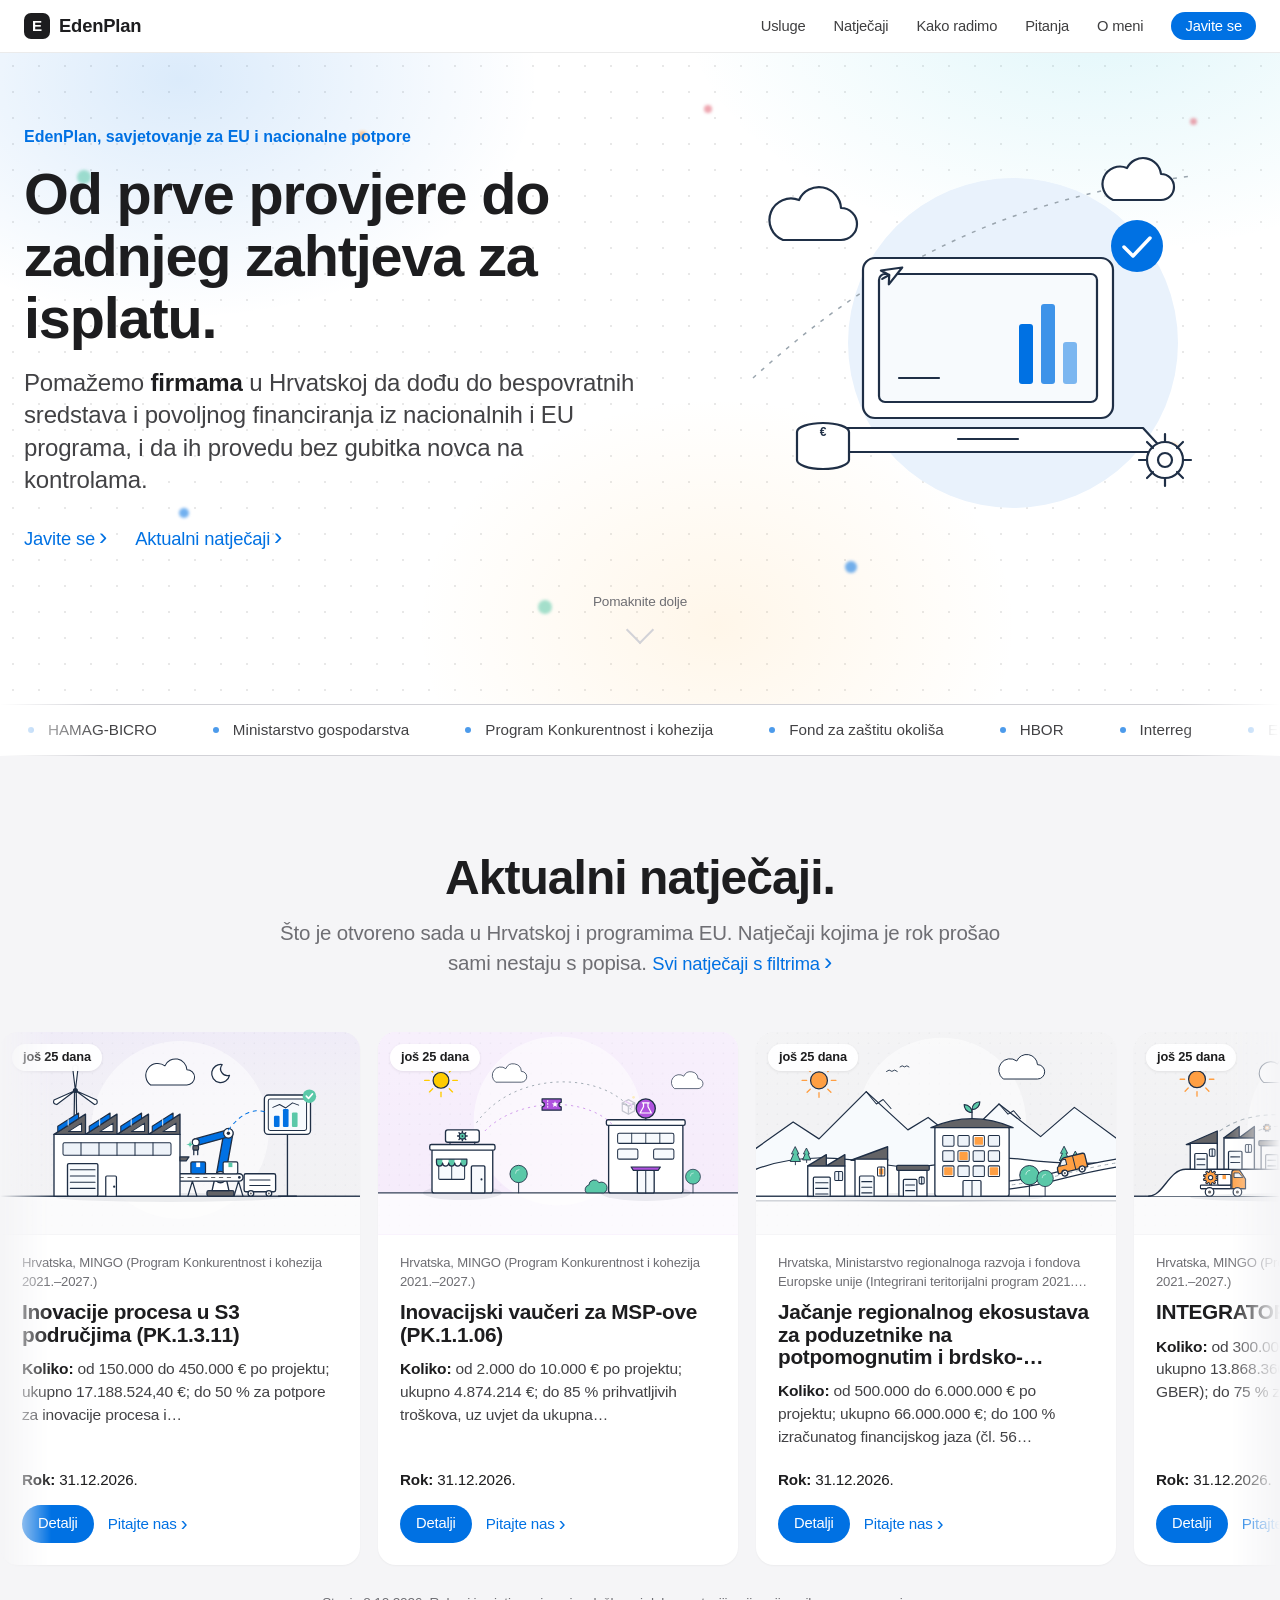
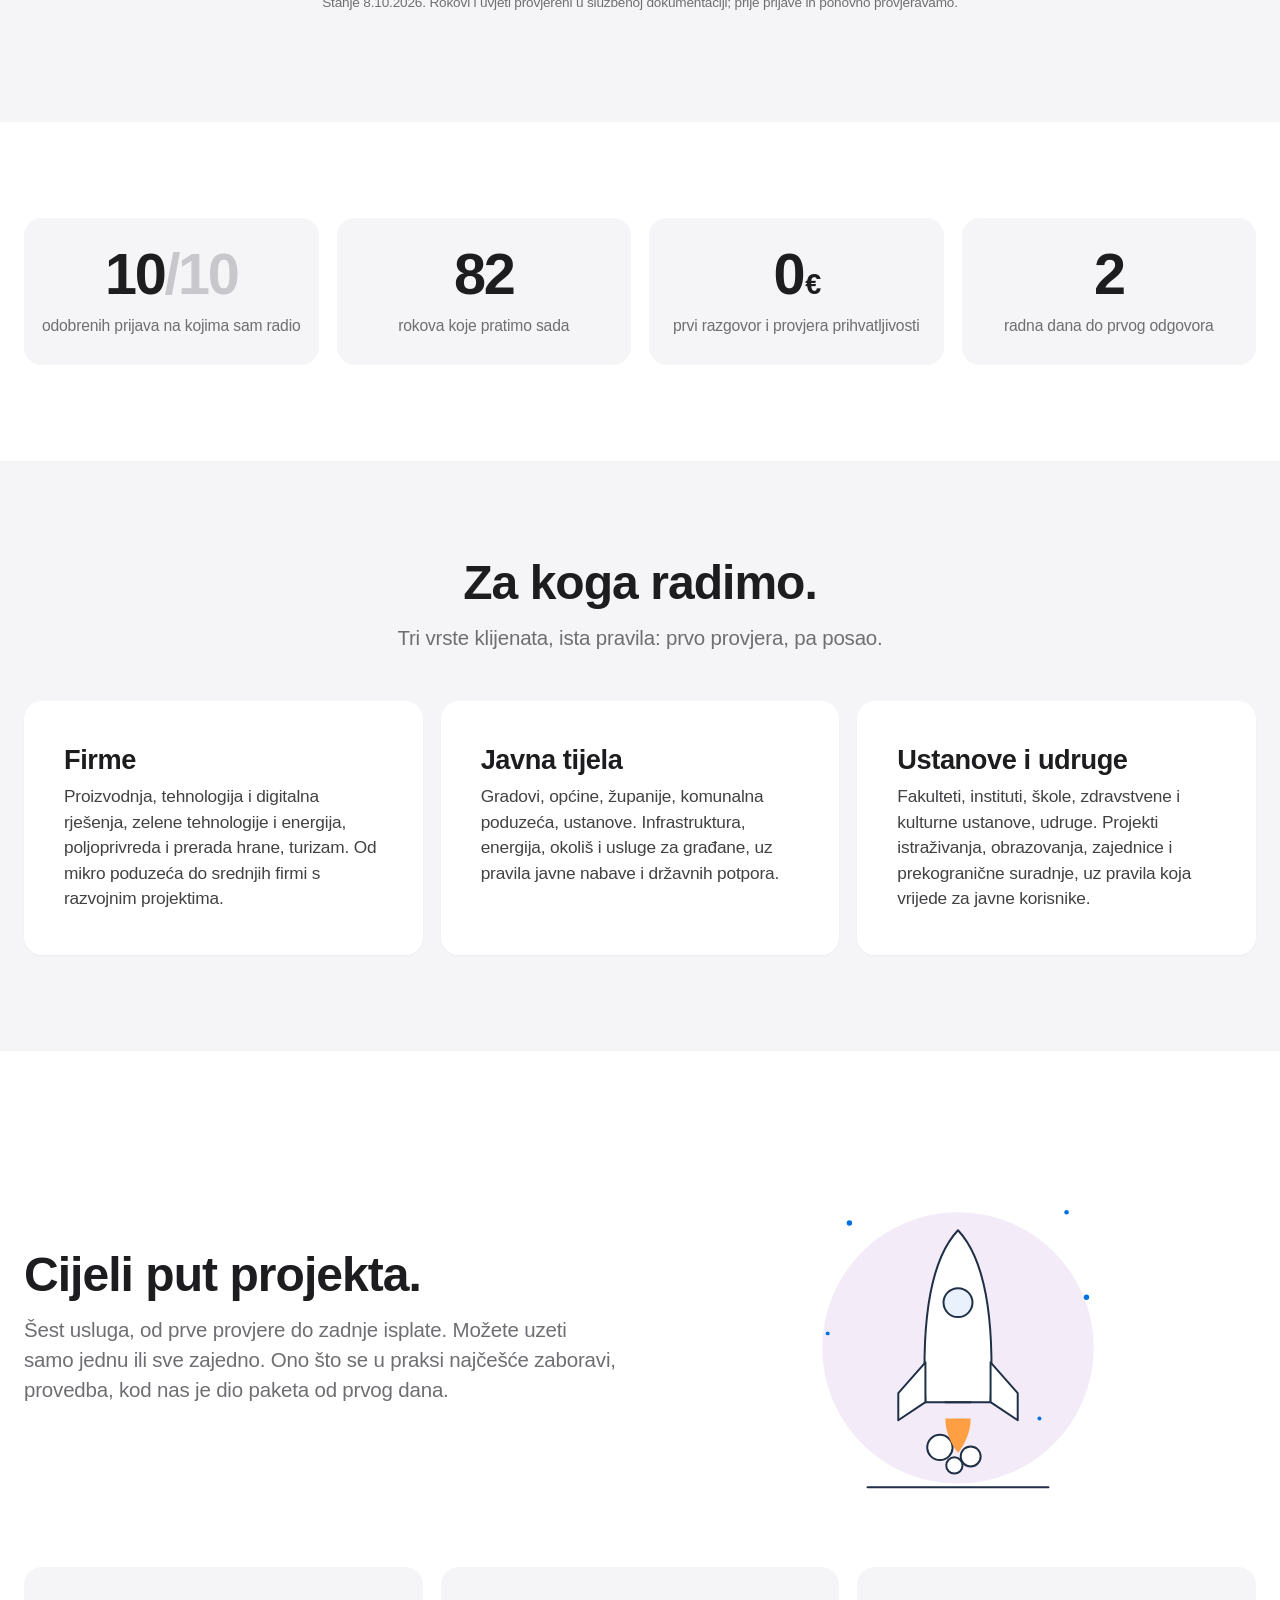
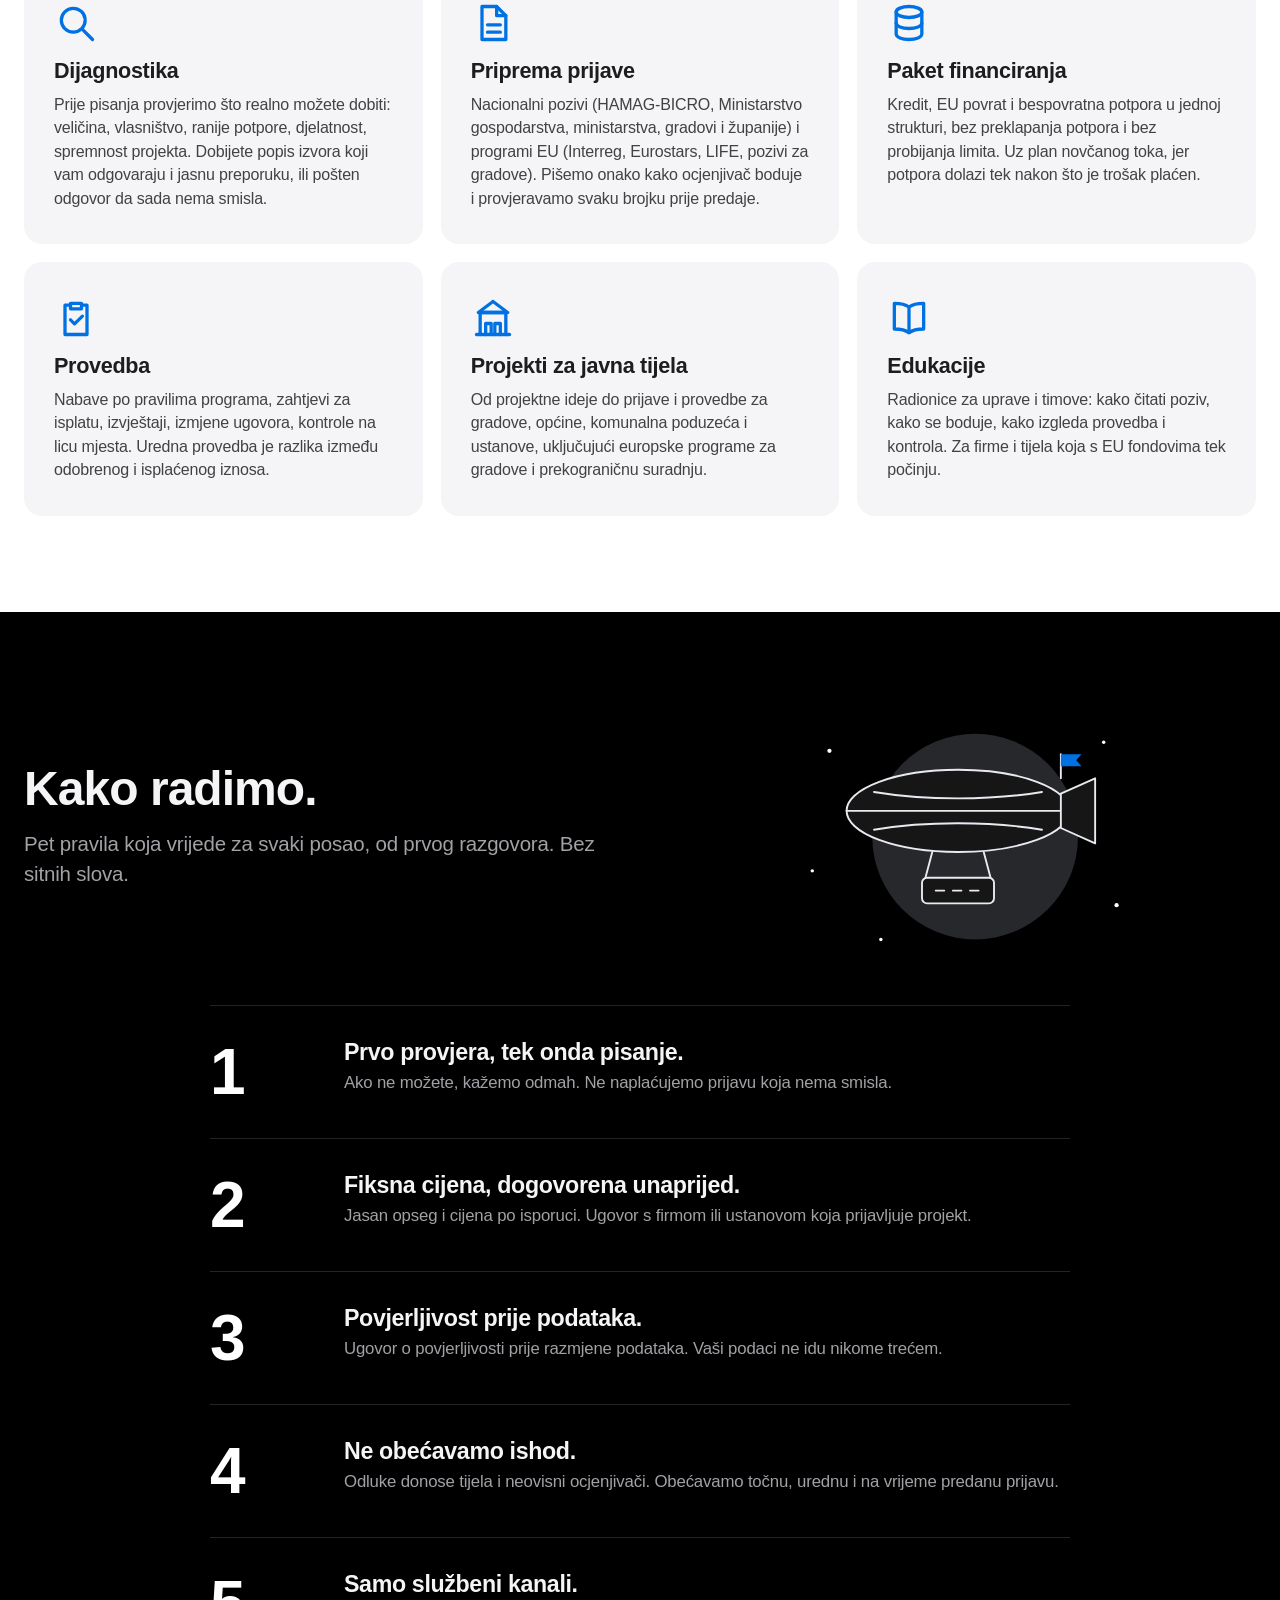
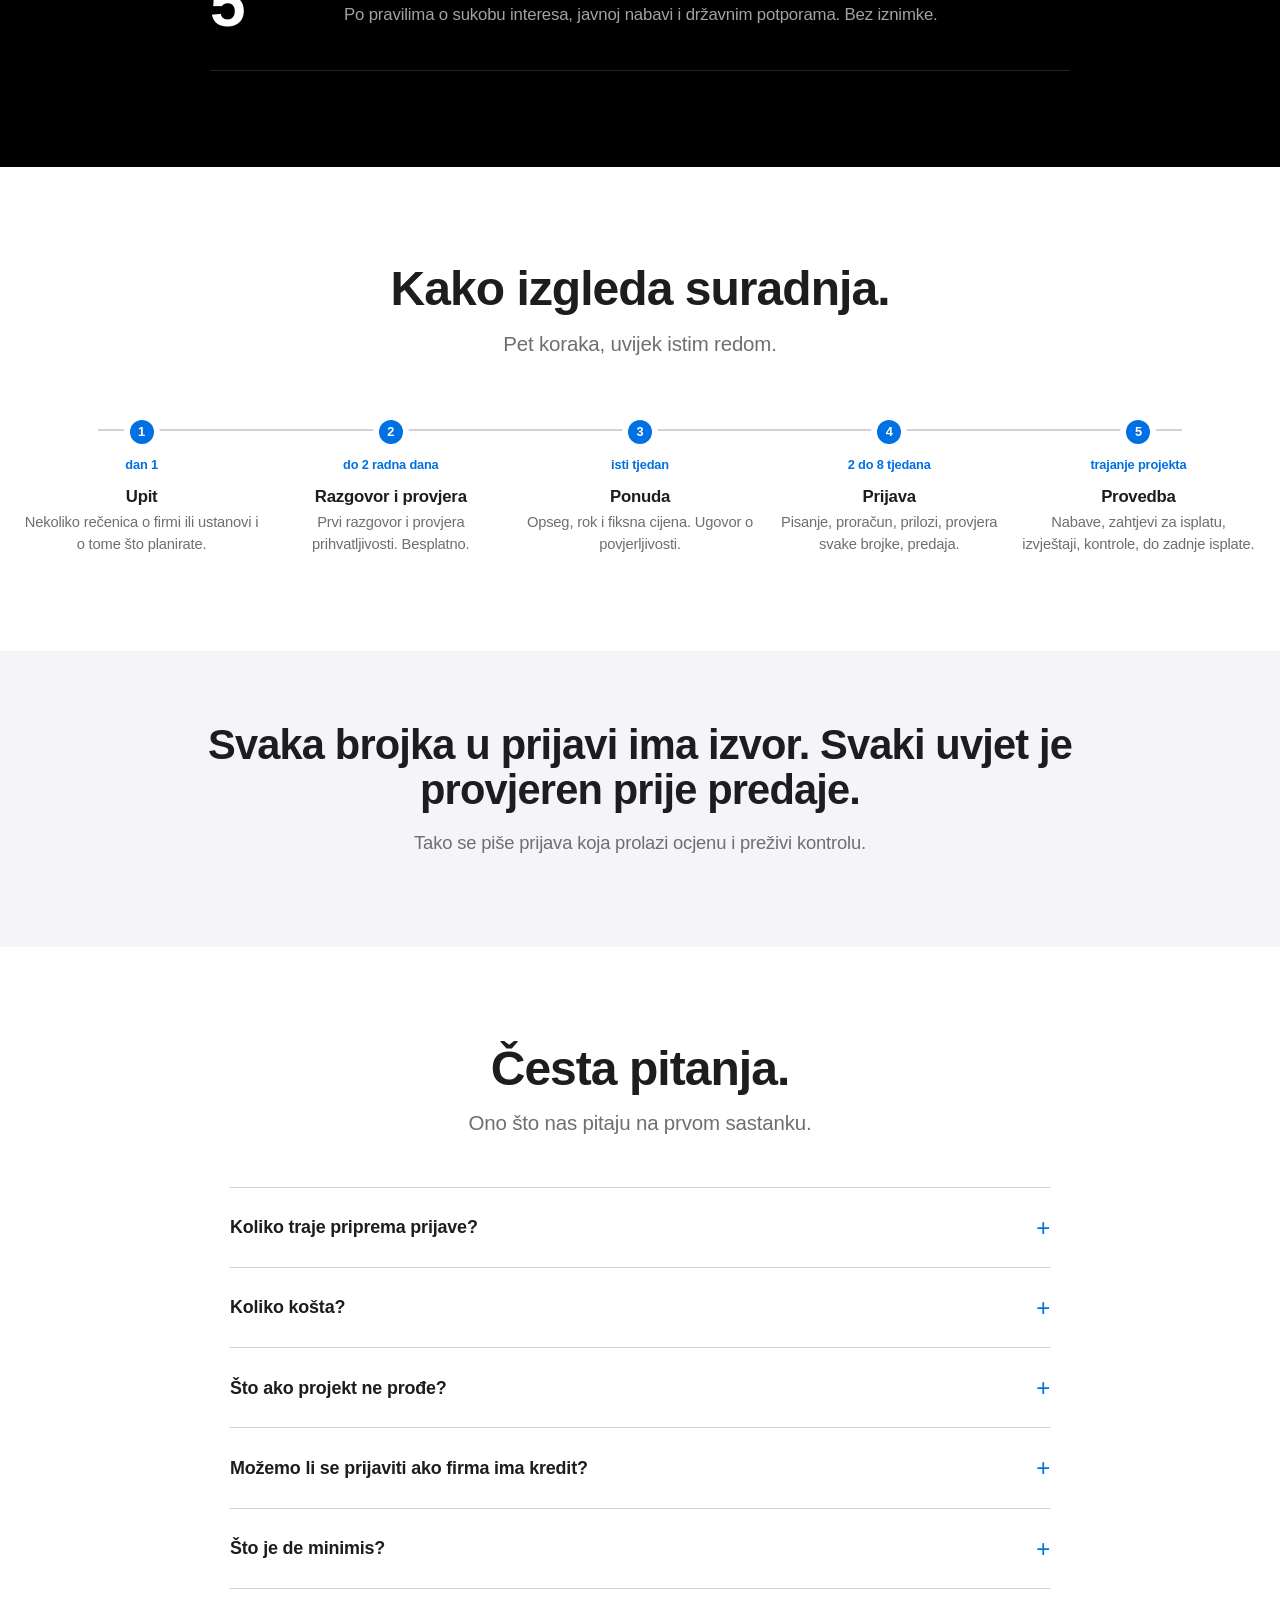
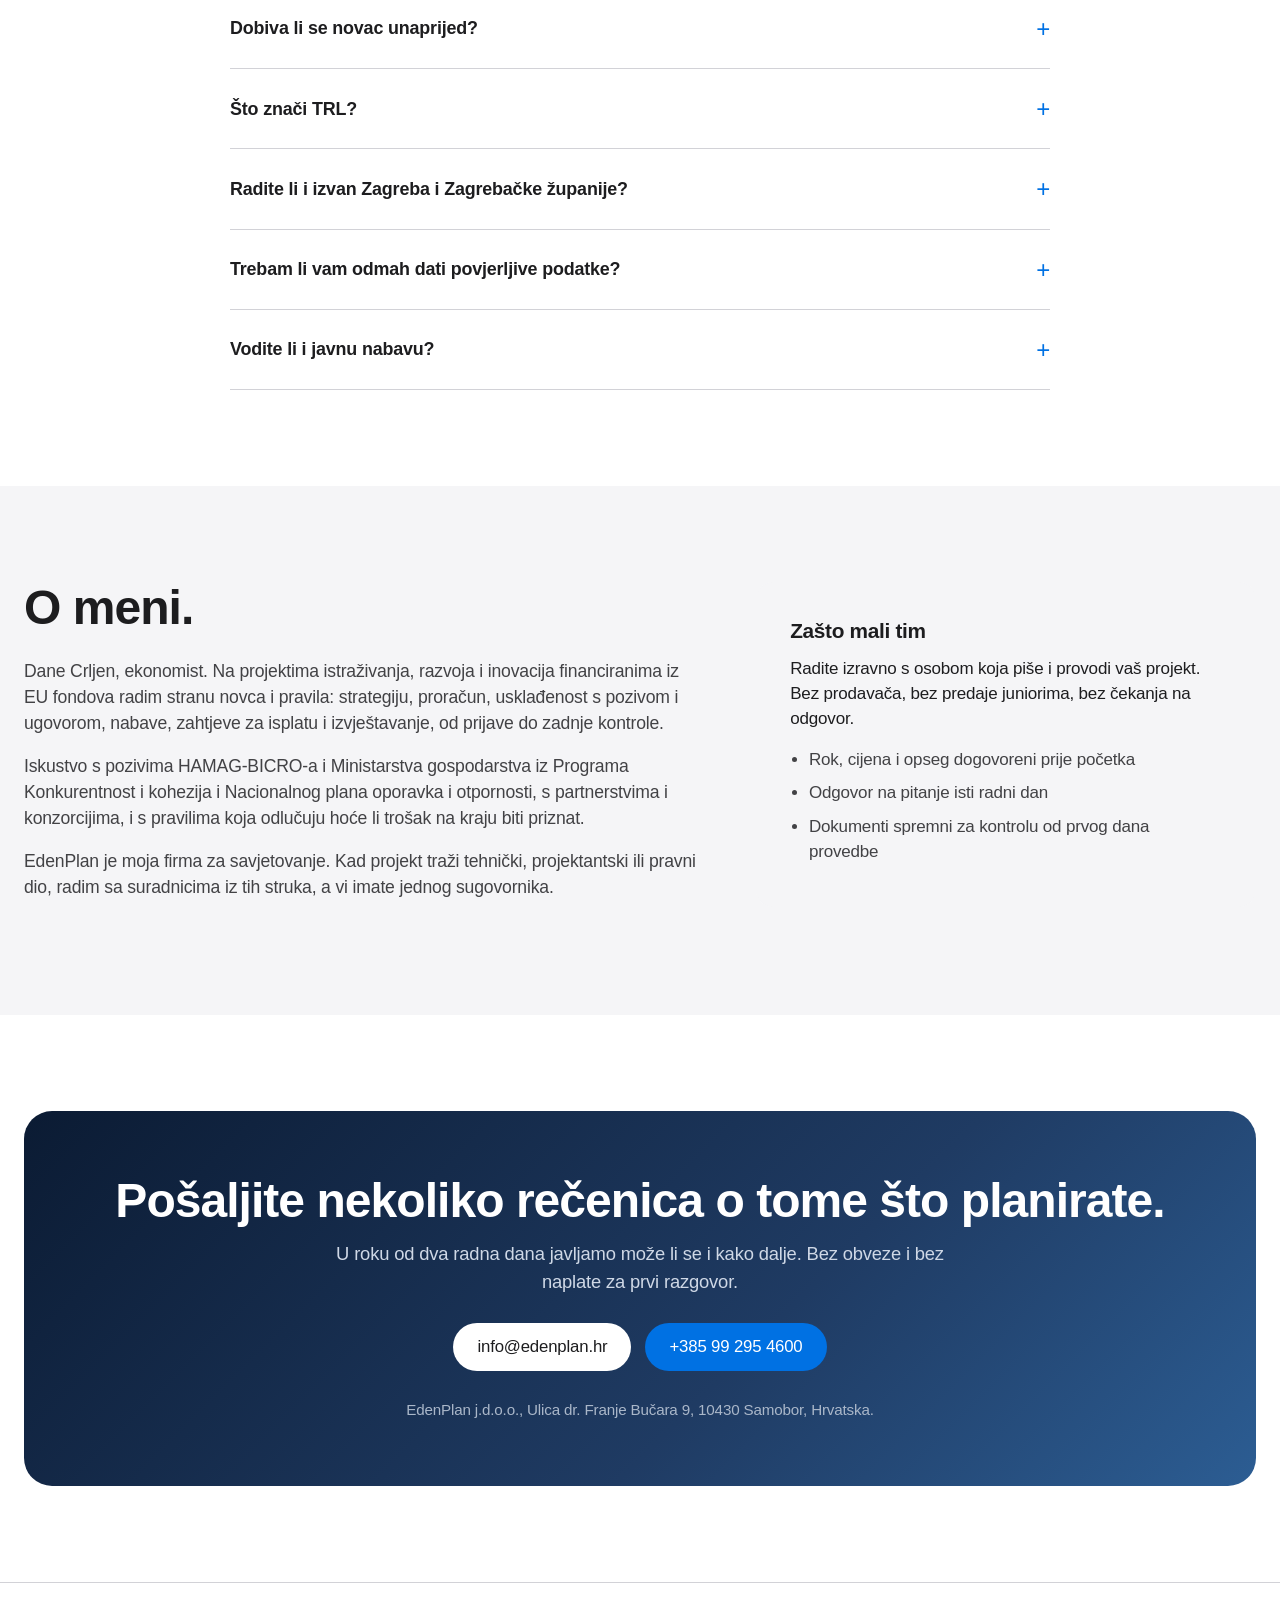
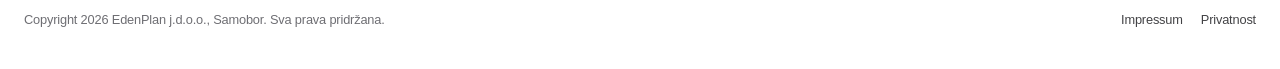
==== commit 8e22e482: "Add files via upload" ====
--- a/index.html
+++ b/index.html
@@ -120,22 +120,16 @@
       <p>Što je otvoreno sada u Hrvatskoj i programima EU. Natječaji kojima je rok prošao sami nestaju s popisa. <a class="link" href="natjecaji.html">Svi natječaji s filtrima</a></p>
     </div>
   </div>
-  <div class="carousel reveal" aria-roledescription="vrtuljak" aria-label="Aktualni pozivi">
-    <div class="track" id="track"></div>
-    <div class="cbar">
-      <button class="cbtn" id="prev" aria-label="Prethodni">&#8249;</button>
-      <div class="dots" id="dots"></div>
-      <button class="cbtn" id="next" aria-label="Sljedeći">&#8250;</button>
-      <button class="cbtn" id="pause" aria-label="Pauziraj vrtnju">&#10074;&#10074;</button>
-    </div>
-    <p class="cnote" id="cnote"></p>
-  </div>
+  <div class="vtraka reveal" aria-label="Aktualni pozivi">
+    <div class="vt" id="track"></div>
+  </div>
+  <p class="cnote" id="cnote"></p>
 </section>
 
 <section>
   <div class="wrap">
     <div class="stats">
-      <div class="stat reveal zoom"><div class="v"><span class="num" data-to="10">0</span><small>/10</small></div><div class="l">prijava na kojima sam radio odobreno, 100 %</div></div>
+      <div class="stat reveal zoom"><div class="v"><span class="num" data-to="10">0</span><span class="od">/10</span></div><div class="l">odobrenih prijava na kojima sam radio</div></div>
       <div class="stat reveal zoom" style="--d:.08s"><div class="v"><span class="num" id="num-pozivi" data-to="12">0</span></div><div class="l">rokova koje pratimo sada</div></div>
       <div class="stat reveal zoom" style="--d:.16s"><div class="v"><span class="num" data-to="0">0</span><small>€</small></div><div class="l">prvi razgovor i provjera prihvatljivosti</div></div>
       <div class="stat reveal zoom" style="--d:.24s"><div class="v"><span class="num" data-to="2">0</span></div><div class="l">radna dana do prvog odgovora</div></div>
@@ -766,7 +760,7 @@
     if (aktivni.length < 6) aktivni = ziv.filter(function (p) { return p.status !== 'najavljen'; }).sort(srt);
     aktivni = aktivni.slice(0, 14);
     window.__brojPoziva = data.pozivi.filter(function (p) { return !p.rok || new Date(p.rok + 'T23:59:59') >= danas; }).length;
-    var track = document.getElementById('track'), dots = document.getElementById('dots'), note = document.getElementById('cnote');
+    var track = document.getElementById('track'), note = document.getElementById('cnote');
     function esc(s) { return String(s).replace(/[&<>"]/g, function (c) { return { '&': '&amp;', '<': '&lt;', '>': '&gt;', '"': '&quot;' }[c]; }); }
     function dana(rok) { return Math.round((new Date(rok + 'T00:00:00') - danas) / 86400000); }
     function oznaka(p) {
@@ -775,7 +769,9 @@
       var d = dana(p.rok); if (d <= 0) return 'rok je danas'; var jedan = d % 10 === 1 && d % 100 !== 11; return 'još ' + d + (jedan ? ' dan' : ' dana');
     }
     if (!aktivni.length) { track.innerHTML = '<div class="cempty">Trenutno nema otvorenih natječaja na popisu. Javite se, pratimo najave.</div>'; return; }
-    aktivni.forEach(function (p) {
+    // traka kao ona s institucijama: dva ista niza kartica jedan za drugim, animacija pomiče traku za pola širine,
+    // pa se kraj kruga ne vidi; staje dok je miš ili fokus na njoj, da se kartica može kliknuti
+    function kartica(p, kopija) {
       var d = p.rok ? dana(p.rok) : 999, hot = (d <= 21 && p.status !== 'najavljen') ? ' hot' : '';
       var el = document.createElement('article'); el.className = 'slide slide-sc in';
       var url = 'natjecaj.html?id=' + encodeURIComponent(p.id || '');
@@ -785,26 +781,16 @@
         '<p class="fact"><b>Koliko:</b> ' + esc(window.NAT ? NAT.kratko(p.iznos, 110) : p.iznos) + '</p>' +
         '<div class="rok"><b>Rok:</b> ' + esc(p.rok ? (window.NAT ? NAT.datum(p.rok) : p.rok) : (p.status === 'najavljen' ? 'najava' : 'do iskorištenja sredstava')) + '</div>' +
         '<div class="acts"><a class="btn" href="' + url + '">Detalji</a><a class="link" href="#kontakt">Pitajte nas</a></div></div>';
-      track.appendChild(el);
-    });
-    if (window.SCENE) SCENE.aktiviraj(track);
+      if (kopija) { el.setAttribute('aria-hidden', 'true'); Array.prototype.forEach.call(el.querySelectorAll('a'), function (x) { x.setAttribute('tabindex', '-1'); }); }
+      return el;
+    }
+    [false, true].forEach(function (kopija) { aktivni.forEach(function (p) { track.appendChild(kartica(p, kopija)); }); });
+    if (window.SCENE) SCENE.aktiviraj(track, { skupno: true, okvir: track.parentNode });
     note.textContent = 'Stanje ' + data.stanje + ' Rokovi i uvjeti provjereni u službenoj dokumentaciji; prije prijave ih ponovno provjeravamo.';
-    var slides = Array.prototype.slice.call(track.children), idx = 0, timer = null, pauza = false;
-    slides.forEach(function (s, i) { var b = document.createElement('button'); b.setAttribute('aria-label', 'Poziv ' + (i + 1)); b.addEventListener('click', function () { idi(i, true); }); dots.appendChild(b); });
-    function oboji() { Array.prototype.forEach.call(dots.children, function (b, i) { b.classList.toggle('on', i === idx); }); }
-    function idi(i, rucno) { idx = (i + slides.length) % slides.length; var s = slides[idx]; track.scrollTo({ left: s.offsetLeft - (track.clientWidth - s.clientWidth) / 2, behavior: 'smooth' }); oboji(); if (rucno) restart(); }
-    var sync; track.addEventListener('scroll', function () { clearTimeout(sync); sync = setTimeout(function () { var c = track.scrollLeft + track.clientWidth / 2, best = 0, bd = 1e9; slides.forEach(function (s, i) { var d = Math.abs(s.offsetLeft + s.clientWidth / 2 - c); if (d < bd) { bd = d; best = i; } }); idx = best; oboji(); }, 80); });
-    document.getElementById('prev').addEventListener('click', function () { idi(idx - 1, true); });
-    document.getElementById('next').addEventListener('click', function () { idi(idx + 1, true); });
-    var reduce = window.matchMedia && window.matchMedia('(prefers-reduced-motion: reduce)').matches;
-    function start() { if (reduce || pauza || timer) return; timer = setInterval(function () { if (!document.hidden) idi(idx + 1); }, 5500); }
-    function stop() { clearInterval(timer); timer = null; }
-    function restart() { stop(); start(); }
-    var pb = document.getElementById('pause');
-    pb.addEventListener('click', function () { pauza = !pauza; if (pauza) { stop(); pb.innerHTML = '&#9654;'; pb.setAttribute('aria-label', 'Pokreni vrtnju'); } else { start(); pb.innerHTML = '&#10074;&#10074;'; pb.setAttribute('aria-label', 'Pauziraj vrtnju'); } });
-    track.addEventListener('mouseenter', stop); track.addEventListener('mouseleave', start);
-    track.addEventListener('touchstart', stop, { passive: true }); track.addEventListener('focusin', stop); track.addEventListener('focusout', start);
-    oboji(); start();
+    // brzina oko 32 px u sekundi, bez obzira na broj kartica; mijenja se samo kad se promijeni širina kartica
+    var zadnja = 0, odgoda;
+    function brzina() { var pola = track.scrollWidth / 2; if (pola > 0 && Math.abs(pola - zadnja) > 1) { zadnja = pola; track.style.setProperty('--vt-t', Math.round(pola / 32) + 's'); } }
+    brzina(); window.addEventListener('resize', function () { clearTimeout(odgoda); odgoda = setTimeout(brzina, 300); });
   }
   (function () {
     var rezerva = JSON.parse(document.getElementById('pozivi-data').textContent);
--- a/style.css
+++ b/style.css
@@ -11,7 +11,7 @@
   --accent-dark: #0058b0;
   --dark: #000000;
   --dark-2: #161617;
-  --max: 1024px;
+  --max: 1400px;
   --radius: 18px;
   --ease: cubic-bezier(.2, .65, .3, 1);
 }
@@ -143,9 +143,6 @@
 .page td:first-child { color: var(--muted); width: 32%; }
 
 /* vrtuljak aktualnih poziva (uzor: apple.com, donji vrtuljak s pločicama) */
-.carousel { position: relative; }
-.track { display: flex; gap: 18px; overflow-x: auto; scroll-snap-type: x mandatory; scroll-behavior: smooth; padding: 6px max(24px, calc((100vw - var(--max)) / 2 + 24px)) 18px; scrollbar-width: none; -webkit-overflow-scrolling: touch; }
-.track::-webkit-scrollbar { display: none; }
 .slide { flex: 0 0 auto; width: min(430px, 84vw); scroll-snap-align: center; background: #fff; border-radius: var(--radius); padding: 28px 28px 24px; display: flex; flex-direction: column; min-height: 330px; box-shadow: 0 1px 2px rgba(0,0,0,.04); transition: transform .45s var(--ease), box-shadow .45s var(--ease); }
 .slide:hover { transform: translateY(-4px); box-shadow: 0 18px 40px rgba(0,0,0,.08); }
 .slide .tag { display: flex; justify-content: space-between; align-items: center; gap: 10px; font-size: .82rem; color: var(--muted); margin-bottom: 14px; }
@@ -158,13 +155,17 @@
 .slide .acts { display: flex; gap: 14px; margin-top: 14px; flex-wrap: wrap; align-items: center; }
 .slide .acts .btn { padding: 8px 16px; font-size: .92rem; }
 .slide .acts .link { font-size: .95rem; }
-.cbar { display: flex; justify-content: center; align-items: center; gap: 14px; margin-top: 8px; }
-.dots { display: flex; gap: 8px; }
-.dots button { width: 8px; height: 8px; border-radius: 50%; border: 0; padding: 0; background: rgba(0,0,0,.18); cursor: pointer; transition: background .3s, width .3s; }
-.dots button.on { background: var(--ink); width: 22px; border-radius: 4px; }
-.cbtn { width: 36px; height: 36px; border-radius: 50%; border: 0; background: rgba(0,0,0,.08); color: var(--ink); cursor: pointer; font-size: 1rem; display: inline-flex; align-items: center; justify-content: center; transition: background .25s; }
-.cbtn:hover { background: rgba(0,0,0,.16); }
-.cnote { text-align: center; color: var(--muted); font-size: .85rem; margin-top: 18px; }
+.cnote { text-align: center; color: var(--muted); font-size: .85rem; margin-top: 6px; padding: 0 24px; }
+.vtraka { overflow: hidden; padding: 6px 0 22px; -webkit-mask-image: linear-gradient(90deg, transparent, #000 4%, #000 96%, transparent); mask-image: linear-gradient(90deg, transparent, #000 4%, #000 96%, transparent); }
+.vtraka .vt { display: flex; width: max-content; animation: slide var(--vt-t, 150s) linear infinite; }
+.vtraka:hover .vt, .vtraka:focus-within .vt { animation-play-state: paused; }
+/* razmak marginom, ne gapom: tada je pola trake točno jedan krug kartica i povratak na početak se ne vidi */
+.vtraka .slide { flex: 0 0 auto; width: 360px; margin-right: 18px; scroll-snap-align: none; }
+/* kartice u traci jednake visine: tijelo do 2 retka, naslov do 3, iznos do 3 (cijeli tekst je na stranici natječaja) */
+.vtraka .slide .tag span, .vtraka .slide h3, .vtraka .slide .fact { display: -webkit-box; -webkit-box-orient: vertical; overflow: hidden; }
+.vtraka .slide .tag span { -webkit-line-clamp: 2; line-clamp: 2; }
+.vtraka .slide h3, .vtraka .slide .fact { -webkit-line-clamp: 3; line-clamp: 3; }
+@media (prefers-reduced-motion: reduce) { .vtraka { overflow-x: auto; } .vtraka .vt { animation: none; } }
 .cempty { text-align: center; color: var(--muted); padding: 40px 0; }
 
 /* uvod u dva stupca s ilustracijom; točkasta mreža i lebdeće točke u pozadini (uzor: pjr.hr) */
@@ -236,7 +237,8 @@
 .stat { text-align: center; padding: 28px 16px; background: var(--bg-2); border-radius: var(--radius); }
 .stat .v { font-size: clamp(2.4rem, 5vw, 3.6rem); font-weight: 700; letter-spacing: -.04em; color: var(--ink); line-height: 1; }
 .stat .v small { font-size: .5em; font-weight: 600; margin-left: 2px; }
-.stat .l { color: var(--muted); margin-top: 10px; font-size: .98rem; }
+.stat .l { color: var(--muted); margin-top: 10px; font-size: .98rem; text-wrap: balance; }
+.stat .v .od { color: #c7c7cc; }
 
 /* koraci suradnje */
 .timeline { display: grid; grid-template-columns: repeat(5, 1fr); gap: 14px; position: relative; }
@@ -297,7 +299,7 @@
 .slide-tijelo h3 a:hover { color: var(--accent); text-decoration: none; }
 
 /* mreža kartica natječaja (uzor: impulsconsulting.eu/novosti, sa scenama umjesto fotografija) */
-.nk-mreza { display: grid; grid-template-columns: repeat(3, minmax(0, 1fr)); gap: 22px; }
+.nk-mreza { display: grid; grid-template-columns: repeat(auto-fill, minmax(300px, 1fr)); gap: 22px; }
 .nk { background: #fff; border-radius: var(--radius); overflow: hidden; display: flex; flex-direction: column; box-shadow: 0 1px 2px rgba(0,0,0,.04); transition: transform .45s var(--ease), box-shadow .45s var(--ease); }
 .nk:hover { transform: translateY(-5px); box-shadow: 0 18px 40px rgba(0,0,0,.09); }
 .nk-slika { position: relative; display: block; }
@@ -330,7 +332,7 @@
 .np-glava .meta .st.naj { background: #eef7ff; color: #0058b0; font-weight: 600; }
 .np-glava h1 { font-size: clamp(1.8rem, 3.6vw, 2.7rem); line-height: 1.12; }
 .np-glava .uvod { font-size: 1.18rem; color: var(--ink-2); margin-top: 14px; }
-.np-tijelo { display: grid; grid-template-columns: minmax(0, 1fr) 340px; gap: 44px; align-items: start; padding-top: 26px; padding-bottom: 70px; }
+.np-tijelo { display: grid; grid-template-columns: minmax(0, 860px) 340px; justify-content: space-between; gap: 44px; align-items: start; padding-top: 26px; padding-bottom: 70px; }
 .np-cinjenice { display: grid; grid-template-columns: repeat(2, minmax(0, 1fr)); gap: 12px; margin-bottom: 30px; }
 .np-cinjenice div { background: var(--bg-2); border-radius: 16px; padding: 16px 18px; }
 .np-cinjenice b { display: block; font-size: .8rem; color: var(--muted); font-weight: 500; margin-bottom: 4px; }
@@ -357,6 +359,7 @@
 .np-napomena { font-size: .82rem; color: var(--muted); margin-top: 14px; }
 .np-srodni { padding: 10px 0 80px; }
 .np-srodni h2 { font-size: 1.6rem; margin-bottom: 18px; }
+@media (min-width: 901px) { .np-srodni .nk-mreza { grid-template-columns: repeat(3, minmax(0, 1fr)); } }
 .np-nema { text-align: center; padding: 120px 0; }
 
 /* otkrivanje na pomak (samo kad radi JavaScript) */
@@ -424,6 +427,8 @@
   .stats { grid-template-columns: 1fr 1fr; gap: 12px; }
   .stat { padding: 20px 10px; }
   .nk-mreza { grid-template-columns: 1fr; gap: 16px; }
+  .vtraka .slide { width: 280px; margin-right: 14px; }
+  .vtraka .slide h3 { font-size: 1.12rem; }
   /* filteri na mobitelu: jedan red po skupini, povlači se prstom, da se kartice vide odmah */
   .filters { flex-wrap: nowrap; justify-content: flex-start; overflow-x: auto; margin: 0 -24px 12px; padding: 2px 24px; scrollbar-width: none; -webkit-overflow-scrolling: touch; }
   .filters::-webkit-scrollbar { display: none; }
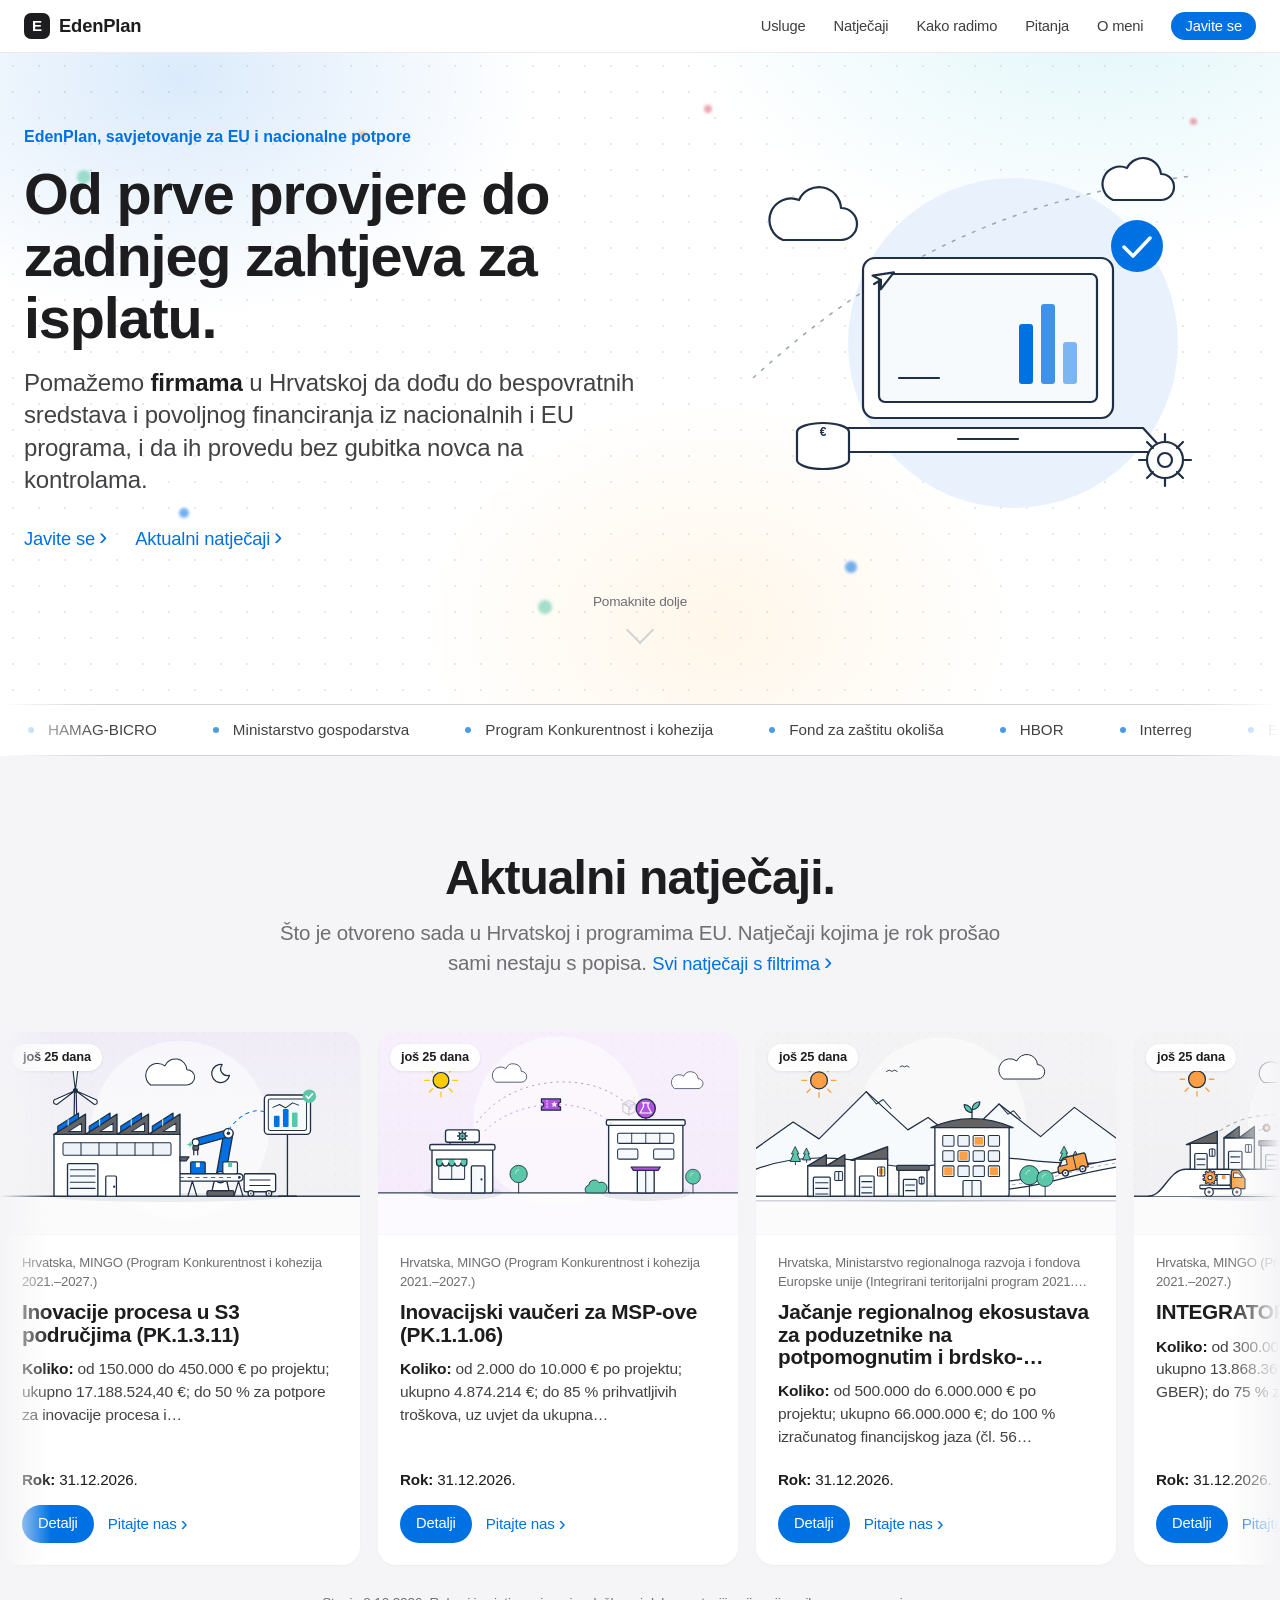
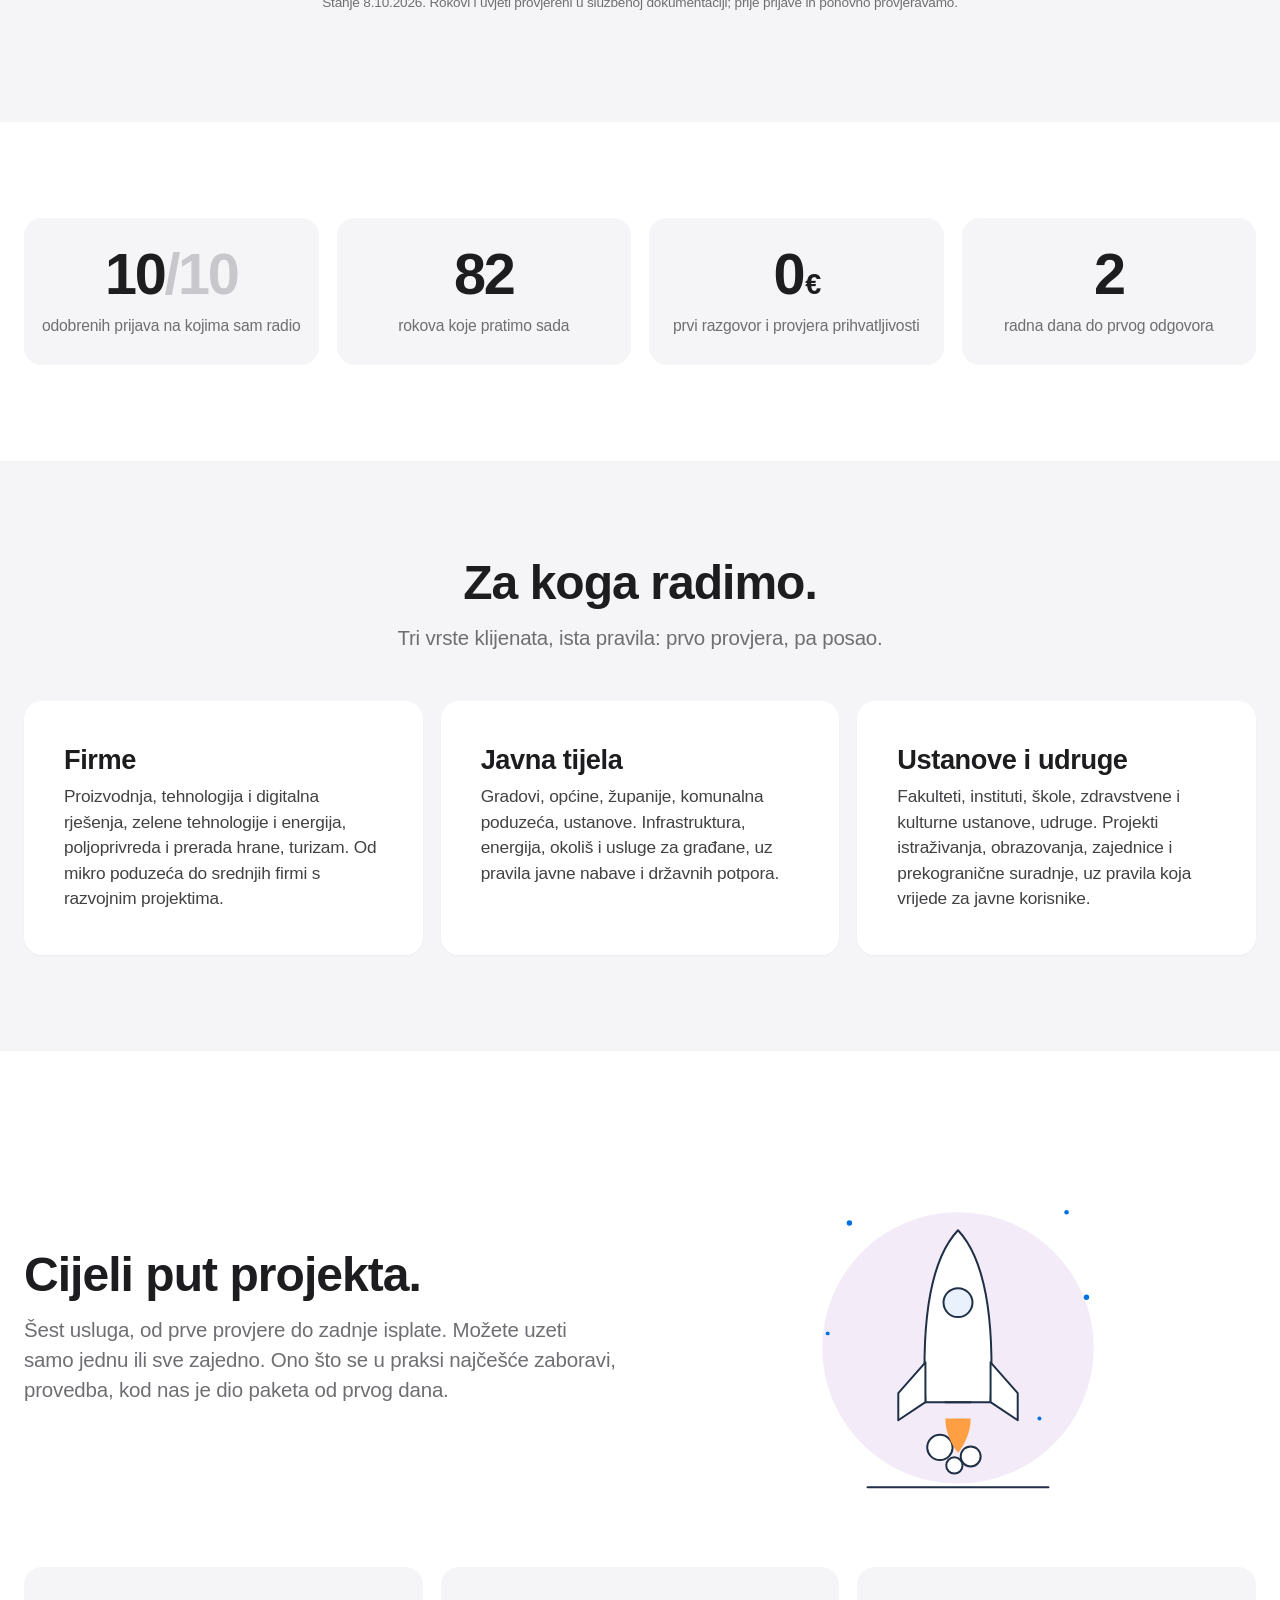
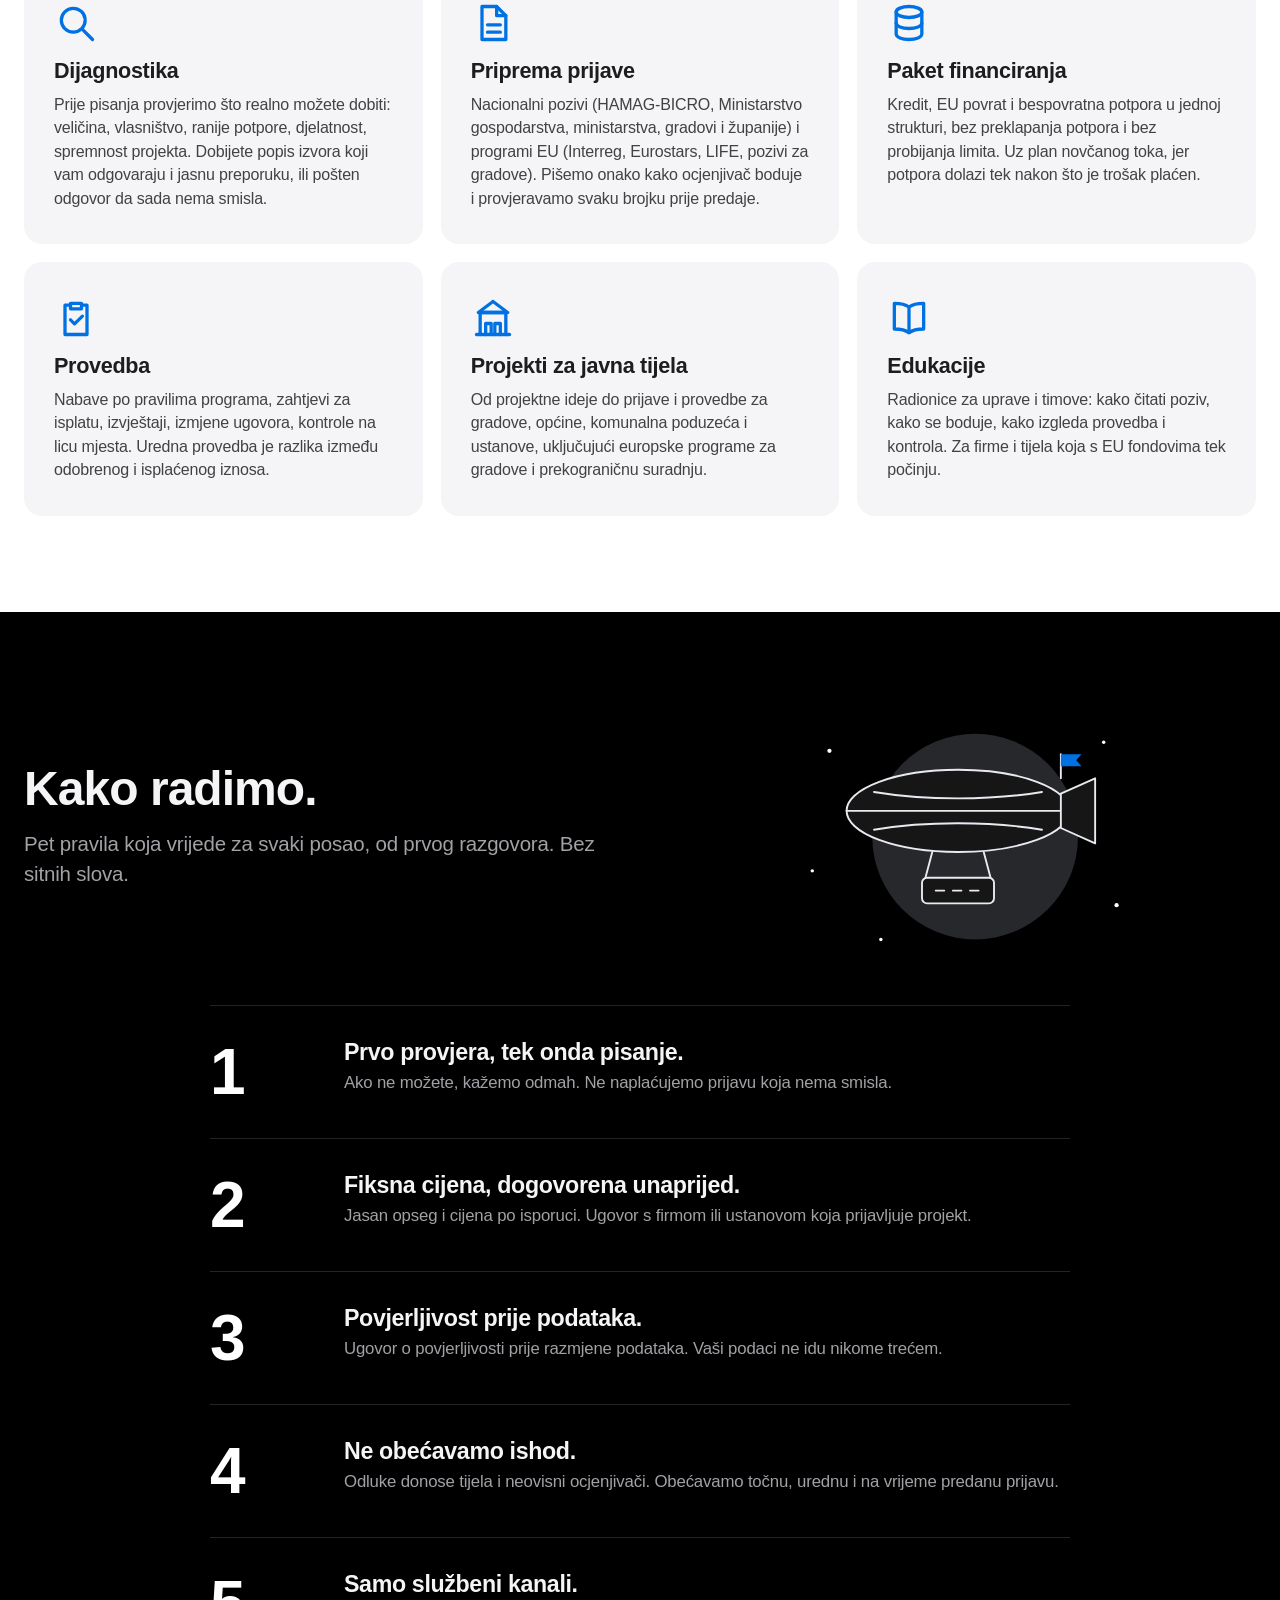
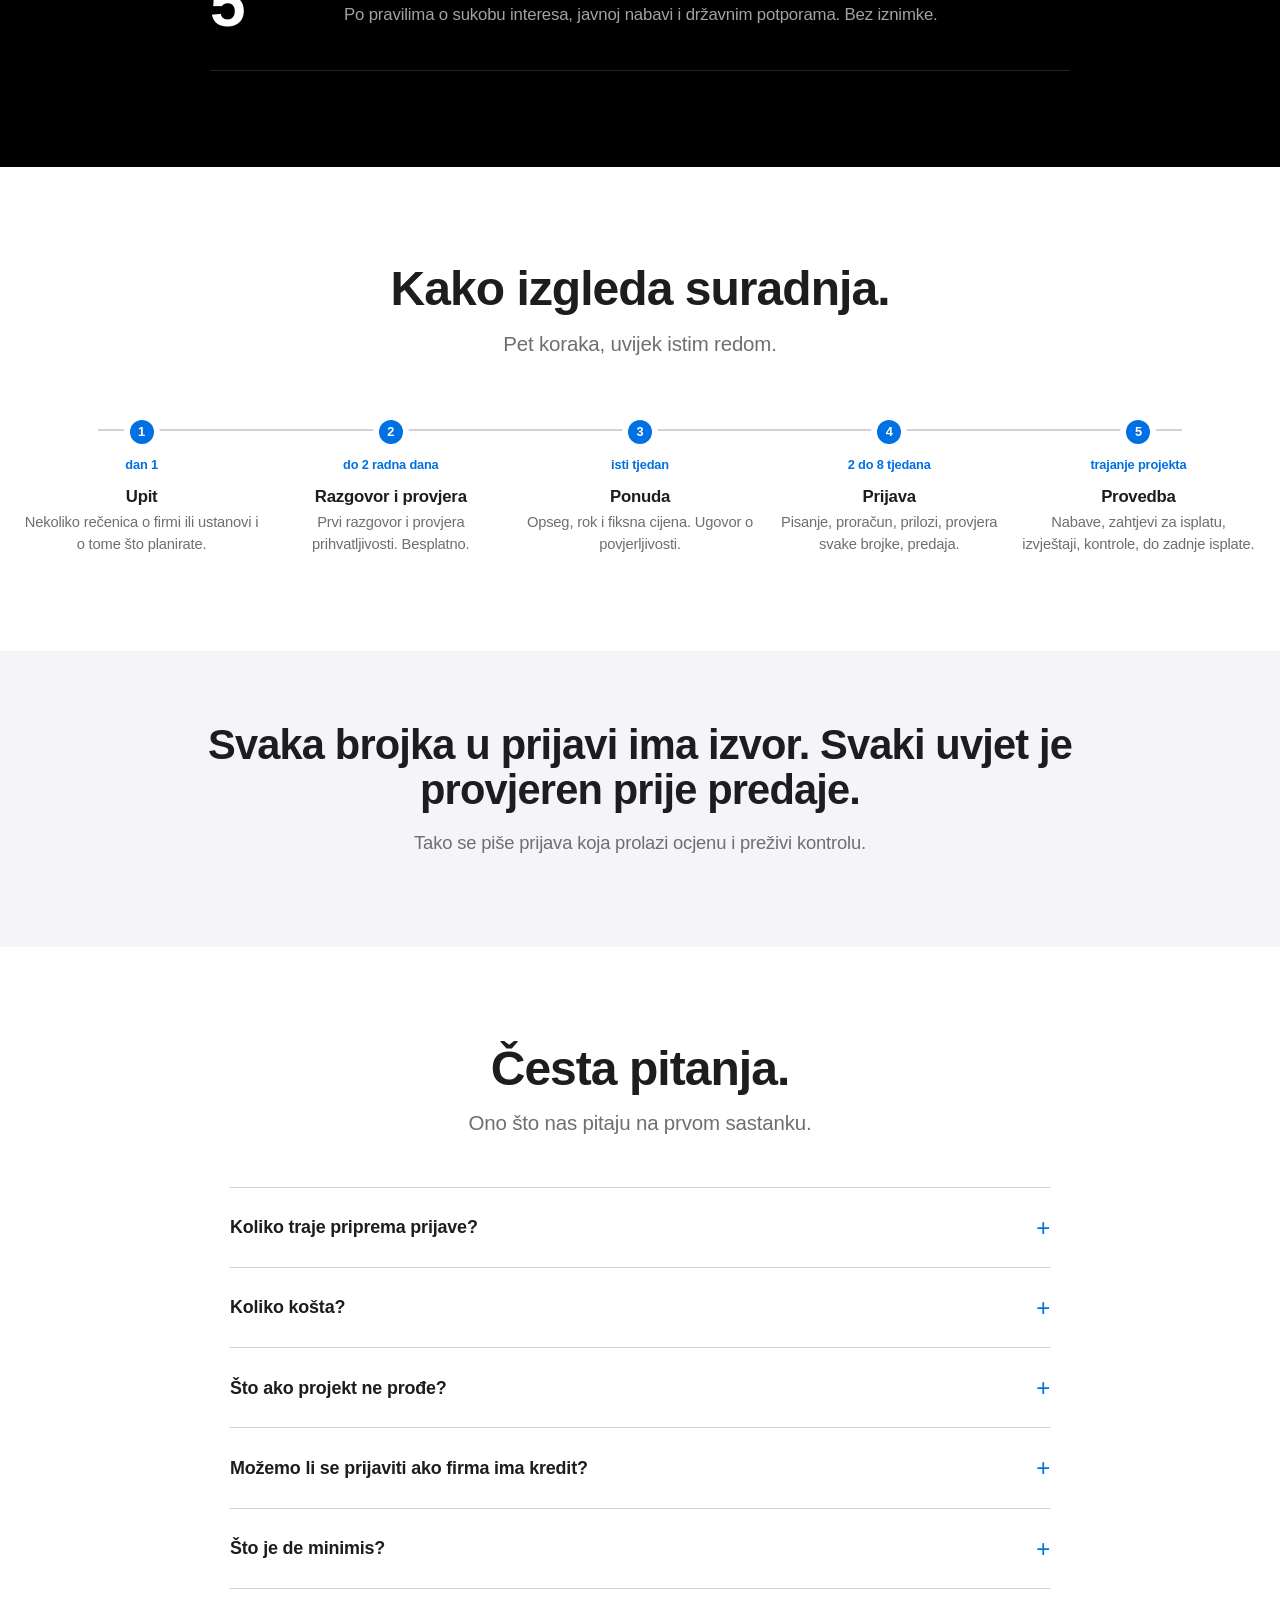
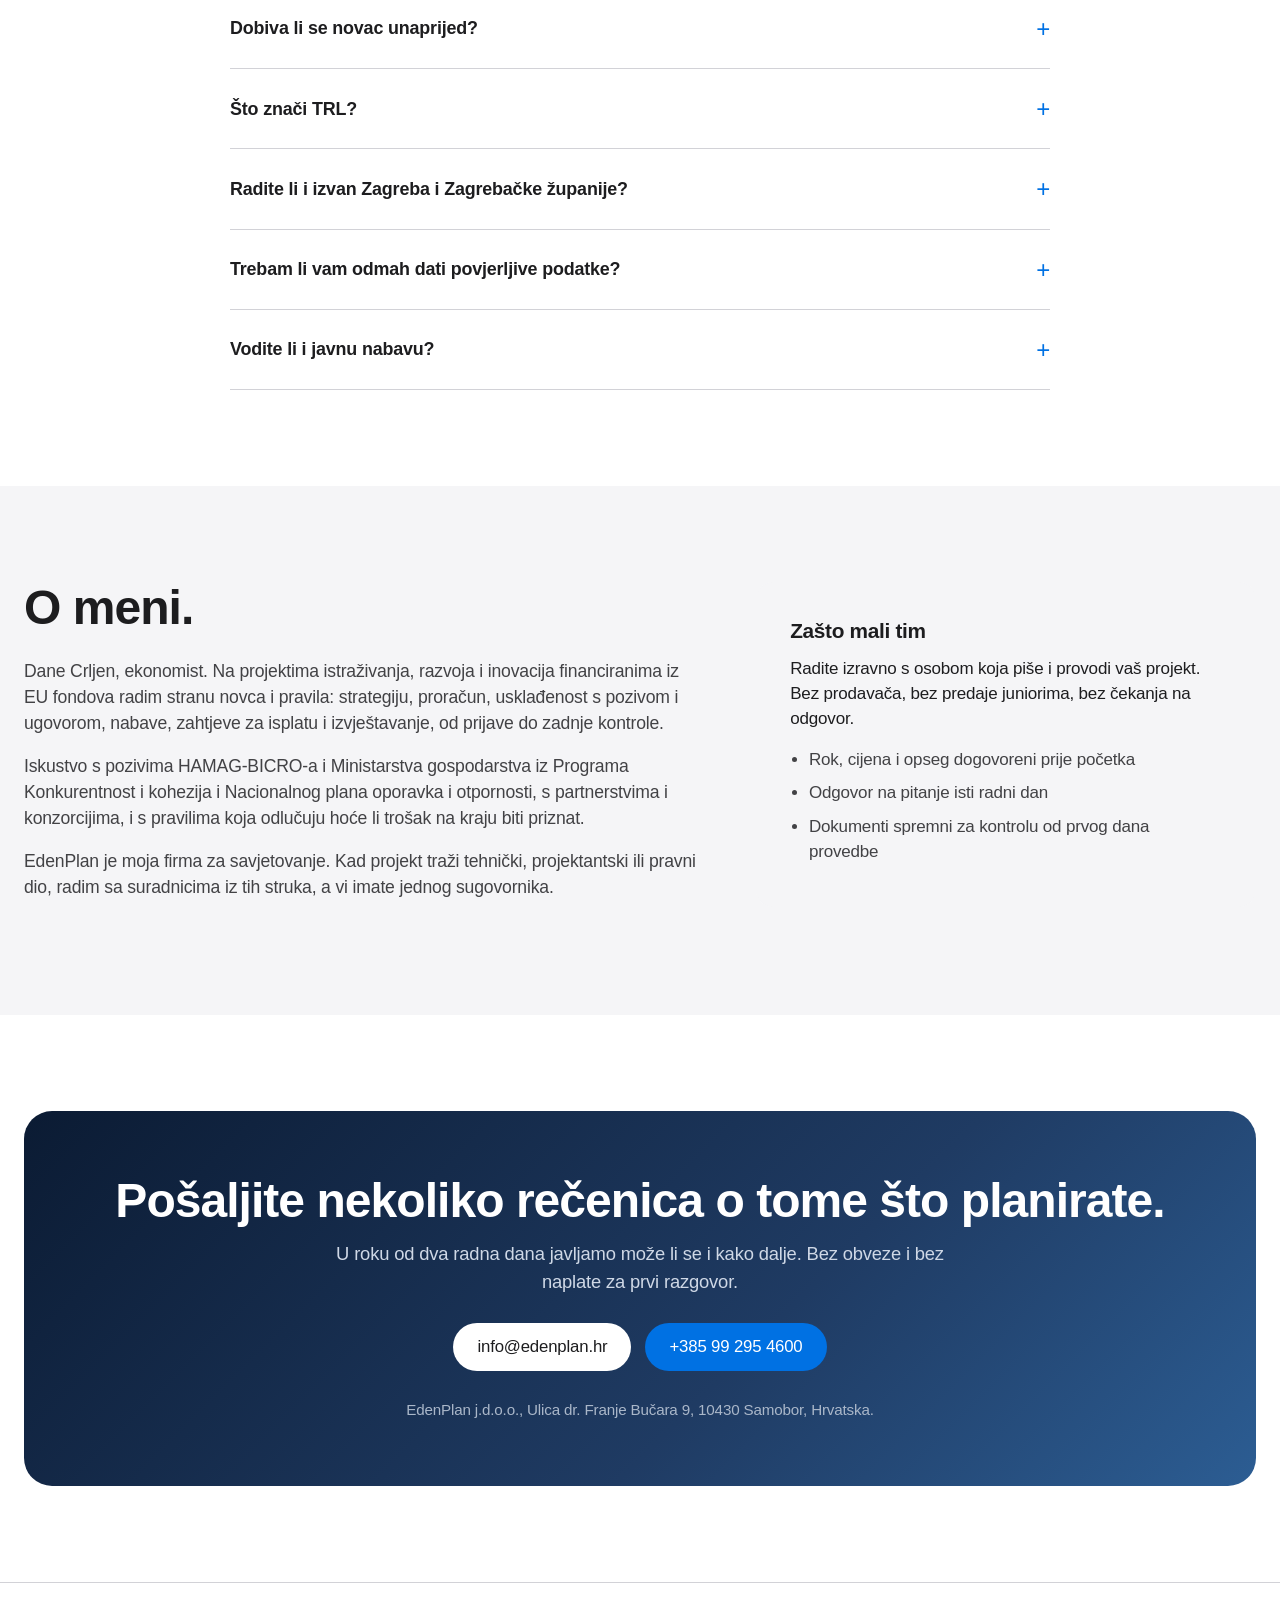
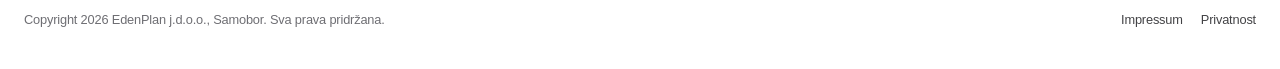
==== commit 3e93d27e: "Impressum i Privatnost s bočnim razmakom na mobitelu; traka natječaja s rezerviranim mjestom i porav" ====
--- a/index.html
+++ b/index.html
@@ -750,6 +750,20 @@
 </script>
 <script>
   // Vrtuljak aktualnih natječaja: podaci iz pozivi.json (rezerva: blok iznad); prošli rokovi se ne prikazuju; Crna Gora je na stranici natječaja. Bez vanjskih biblioteka.
+  // Dolazak sa sidrom (#usluge, #kako...): preglednik skoči na odjeljak prije nego što se učita traka natječaja.
+  // Traka ima rezervirano mjesto, a nakon umetanja kartica položaj se još jednom poravna na sidro,
+  // osim ako je posjetitelj u međuvremenu sam pomaknuo stranicu.
+  var rucnoPomaknuto = false;
+  ['wheel', 'touchstart', 'keydown', 'mousedown'].forEach(function (ev) { window.addEventListener(ev, function () { rucnoPomaknuto = true; }, { passive: true, once: true }); });
+  function natragNaSidro() {
+    if (rucnoPomaknuto || !location.hash || location.hash.length < 2) return;
+    var cilj = document.getElementById(decodeURIComponent(location.hash.slice(1)));
+    if (!cilj) return;
+    requestAnimationFrame(function () {
+      var html = document.documentElement, staro = html.style.scrollBehavior;
+      html.style.scrollBehavior = 'auto'; cilj.scrollIntoView({ block: 'start' }); html.style.scrollBehavior = staro;
+    });
+  }
   function pokreniVrtuljak(data) {
     var danas = new Date(); danas.setHours(0, 0, 0, 0);
     // na naslovnici: istaknuti pozivi (otvoreni po roku, pa najave), najviše 14; cijeli popis je na stranici natječaja
@@ -768,7 +782,7 @@
       if (!p.rok) return 'do iskorištenja';
       var d = dana(p.rok); if (d <= 0) return 'rok je danas'; var jedan = d % 10 === 1 && d % 100 !== 11; return 'još ' + d + (jedan ? ' dan' : ' dana');
     }
-    if (!aktivni.length) { track.innerHTML = '<div class="cempty">Trenutno nema otvorenih natječaja na popisu. Javite se, pratimo najave.</div>'; return; }
+    if (!aktivni.length) { track.innerHTML = '<div class="cempty">Trenutno nema otvorenih natječaja na popisu. Javite se, pratimo najave.</div>'; natragNaSidro(); return; }
     // traka kao ona s institucijama: dva ista niza kartica jedan za drugim, animacija pomiče traku za pola širine,
     // pa se kraj kruga ne vidi; staje dok je miš ili fokus na njoj, da se kartica može kliknuti
     function kartica(p, kopija) {
@@ -786,6 +800,7 @@
     }
     [false, true].forEach(function (kopija) { aktivni.forEach(function (p) { track.appendChild(kartica(p, kopija)); }); });
     if (window.SCENE) SCENE.aktiviraj(track, { skupno: true, okvir: track.parentNode });
+    natragNaSidro();
     note.textContent = 'Stanje ' + data.stanje + ' Rokovi i uvjeti provjereni u službenoj dokumentaciji; prije prijave ih ponovno provjeravamo.';
     // brzina oko 32 px u sekundi, bez obzira na broj kartica; mijenja se samo kad se promijeni širina kartica
     var zadnja = 0, odgoda;
--- a/style.css
+++ b/style.css
@@ -135,11 +135,13 @@
 footer a { color: var(--ink-2); margin-left: 18px; }
 
 /* podstranice */
-.page { padding: 64px 0 96px; }
+/* samo gore i dolje: skraćeni oblik padding bi poništio bočni razmak klase .wrap (na mobitelu tekst do ruba) */
+.page { padding-top: 64px; padding-bottom: 96px; }
+.page > * { max-width: 760px; }
 .page h1 { font-size: clamp(1.9rem, 4vw, 2.6rem); margin-bottom: 18px; }
 .page h3 { margin: 28px 0 8px; }
 .page table { border-collapse: collapse; width: 100%; max-width: 760px; margin: 16px 0 28px; }
-.page td { border-bottom: 1px solid var(--line); padding: 12px 10px; vertical-align: top; }
+.page td { border-bottom: 1px solid var(--line); padding: 12px 10px; vertical-align: top; overflow-wrap: anywhere; }
 .page td:first-child { color: var(--muted); width: 32%; }
 
 /* vrtuljak aktualnih poziva (uzor: apple.com, donji vrtuljak s pločicama) */
@@ -156,7 +158,8 @@
 .slide .acts .btn { padding: 8px 16px; font-size: .92rem; }
 .slide .acts .link { font-size: .95rem; }
 .cnote { text-align: center; color: var(--muted); font-size: .85rem; margin-top: 6px; padding: 0 24px; }
-.vtraka { overflow: hidden; padding: 6px 0 22px; -webkit-mask-image: linear-gradient(90deg, transparent, #000 4%, #000 96%, transparent); mask-image: linear-gradient(90deg, transparent, #000 4%, #000 96%, transparent); }
+/* mjesto za traku rezervirano unaprijed (izmjereno 561 px, na mobitelu 506 px), da se sadržaj ispod ne pomakne kad se kartice učitaju */
+.vtraka { min-height: 550px; overflow: hidden; padding: 6px 0 22px; -webkit-mask-image: linear-gradient(90deg, transparent, #000 4%, #000 96%, transparent); mask-image: linear-gradient(90deg, transparent, #000 4%, #000 96%, transparent); }
 .vtraka .vt { display: flex; width: max-content; animation: slide var(--vt-t, 150s) linear infinite; }
 .vtraka:hover .vt, .vtraka:focus-within .vt { animation-play-state: paused; }
 /* razmak marginom, ne gapom: tada je pola trake točno jedan krug kartica i povratak na početak se ne vidi */
@@ -360,7 +363,7 @@
 .np-srodni { padding: 10px 0 80px; }
 .np-srodni h2 { font-size: 1.6rem; margin-bottom: 18px; }
 @media (min-width: 901px) { .np-srodni .nk-mreza { grid-template-columns: repeat(3, minmax(0, 1fr)); } }
-.np-nema { text-align: center; padding: 120px 0; }
+.np-nema { text-align: center; padding-top: 120px; padding-bottom: 120px; }
 
 /* otkrivanje na pomak (samo kad radi JavaScript) */
 html.js .reveal { opacity: 0; transform: translateY(26px); transition: opacity .8s var(--ease), transform .8s var(--ease); transition-delay: var(--d, 0s); }
@@ -428,6 +431,7 @@
   .stat { padding: 20px 10px; }
   .nk-mreza { grid-template-columns: 1fr; gap: 16px; }
   .vtraka .slide { width: 280px; margin-right: 14px; }
+  .vtraka { min-height: 496px; }
   .vtraka .slide h3 { font-size: 1.12rem; }
   /* filteri na mobitelu: jedan red po skupini, povlači se prstom, da se kartice vide odmah */
   .filters { flex-wrap: nowrap; justify-content: flex-start; overflow-x: auto; margin: 0 -24px 12px; padding: 2px 24px; scrollbar-width: none; -webkit-overflow-scrolling: touch; }
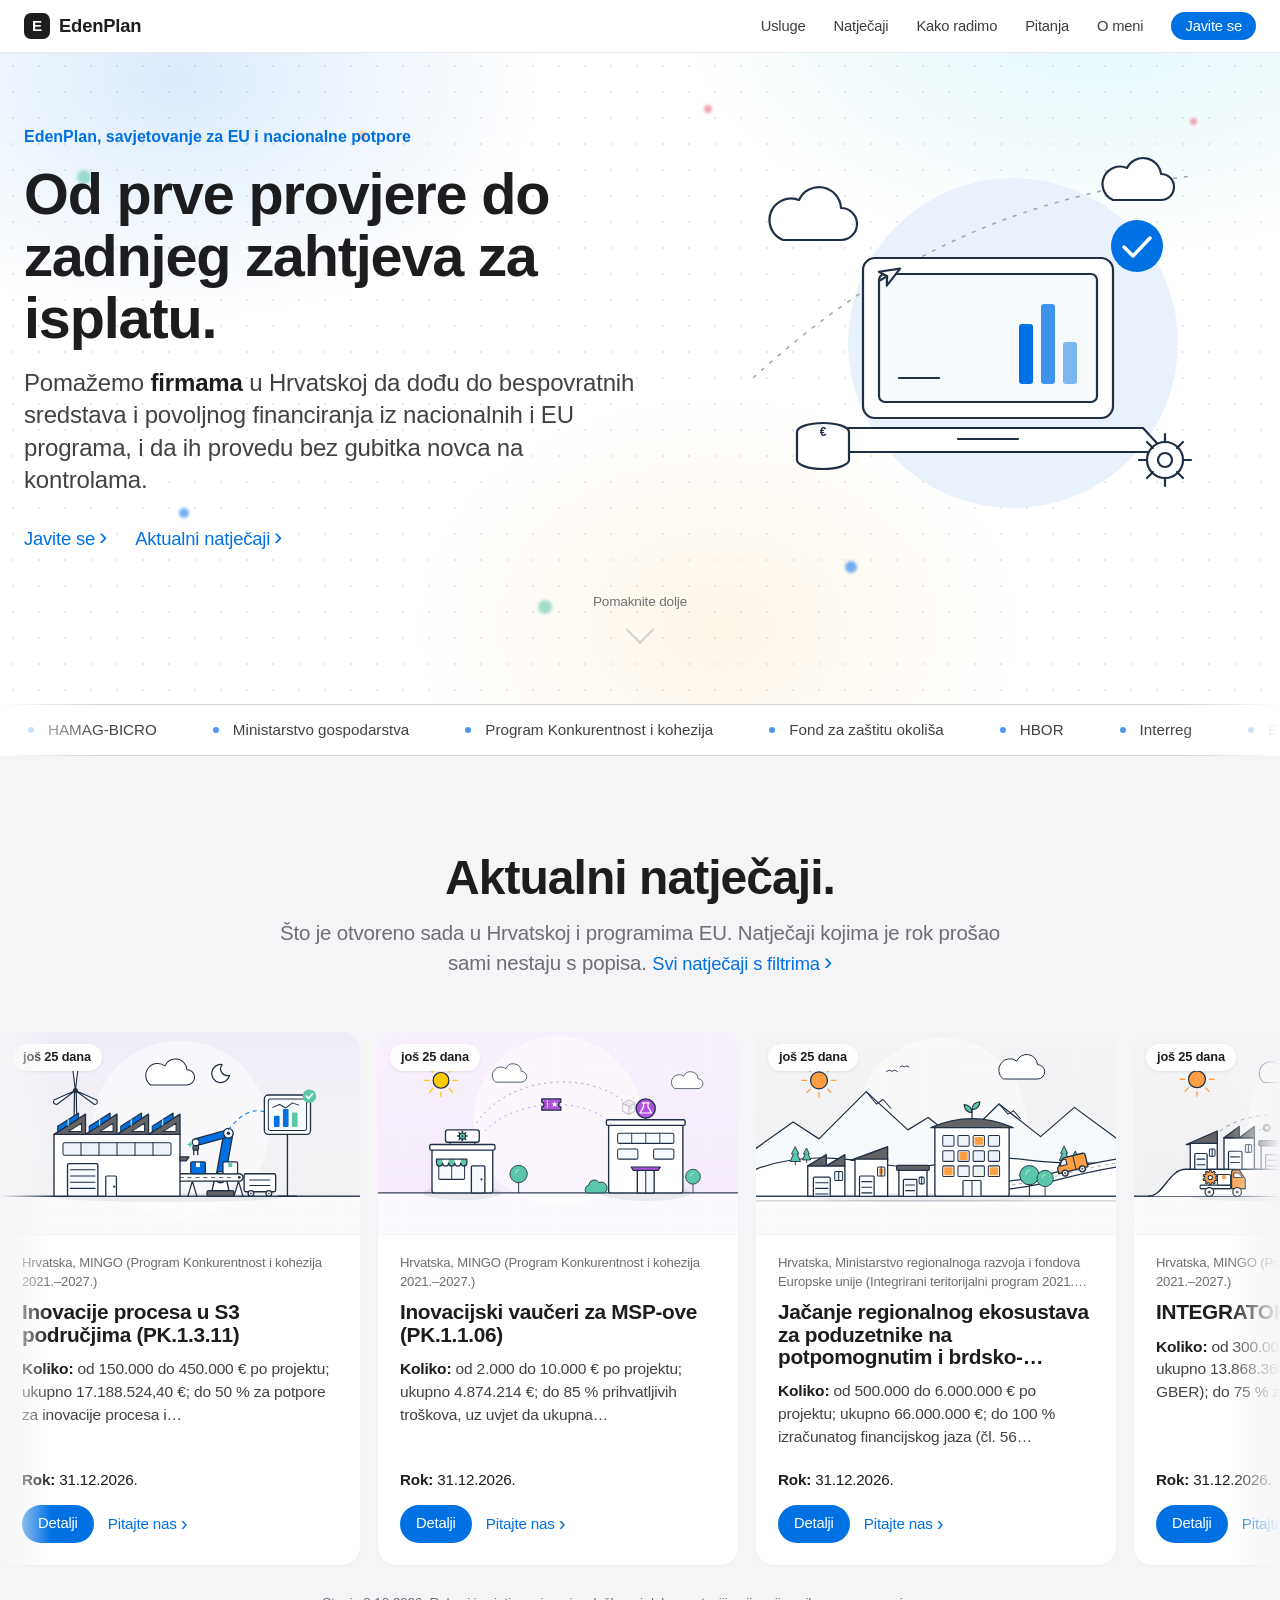
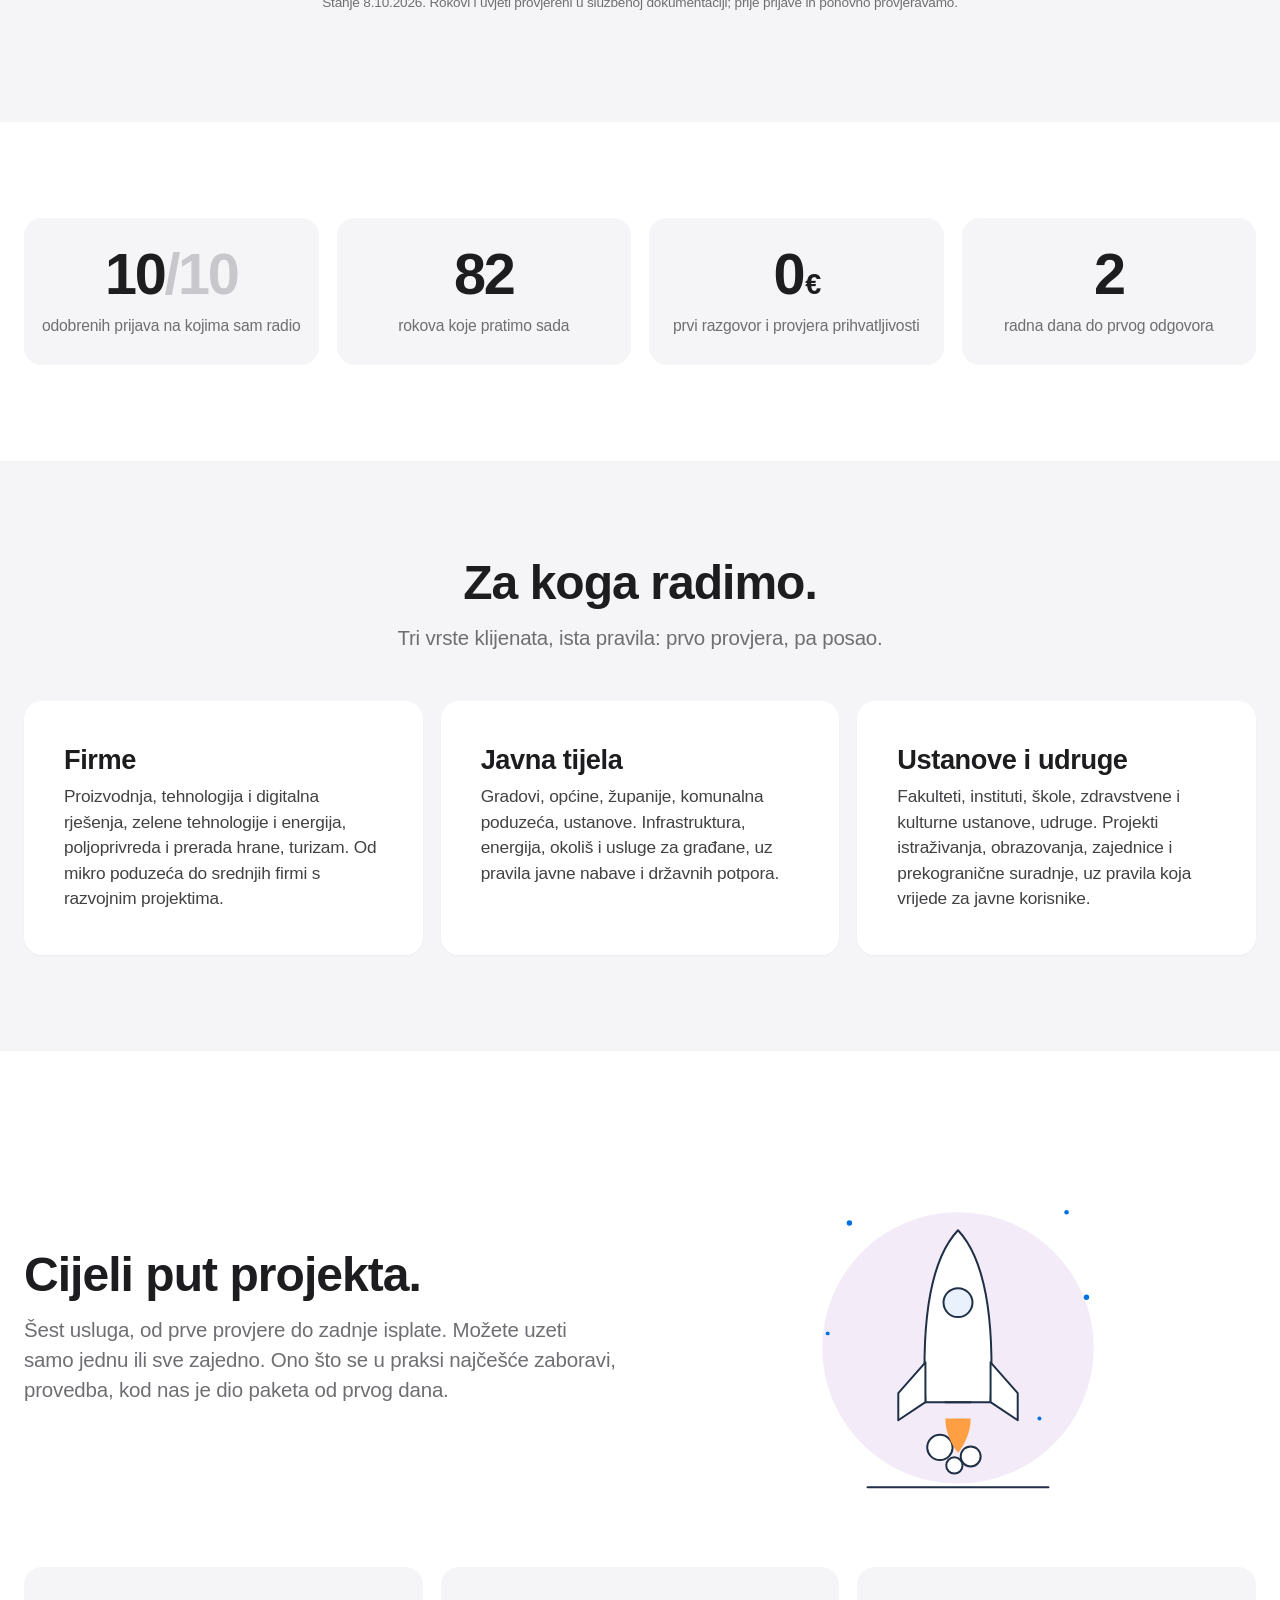
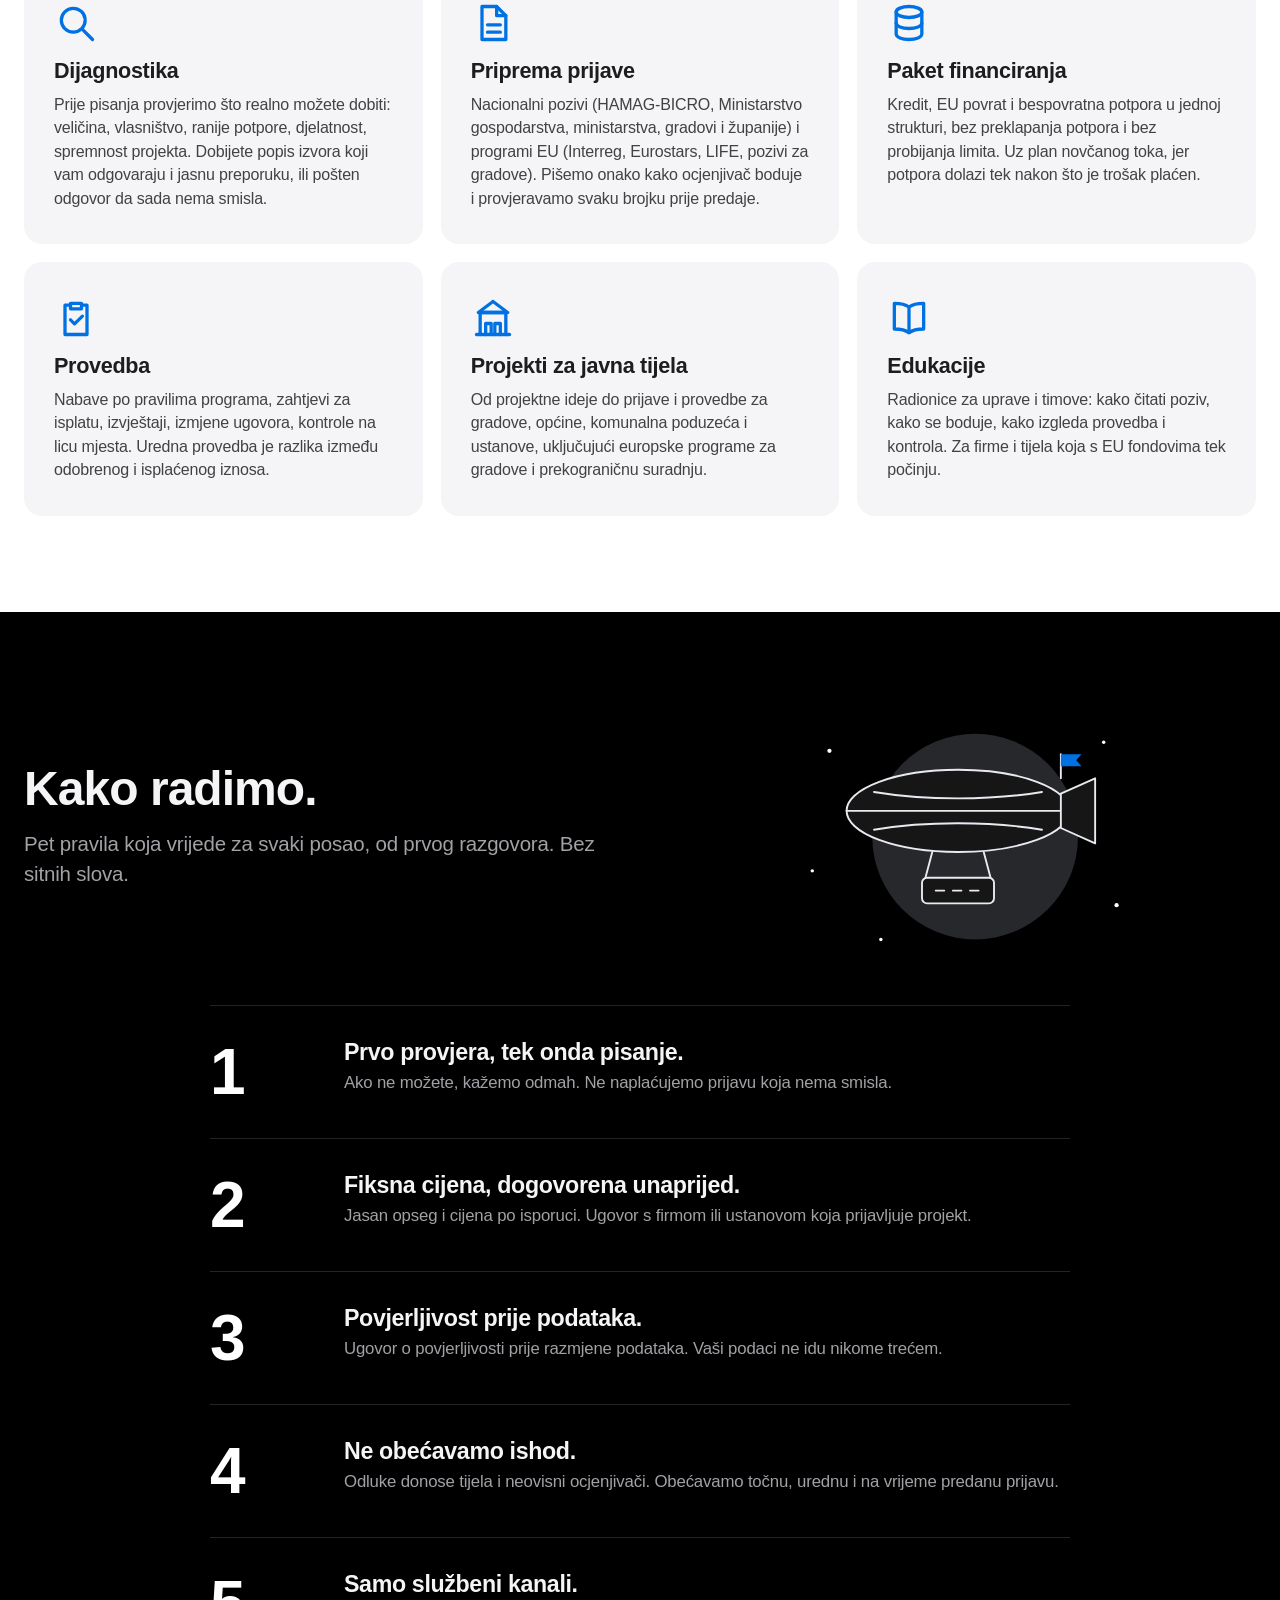
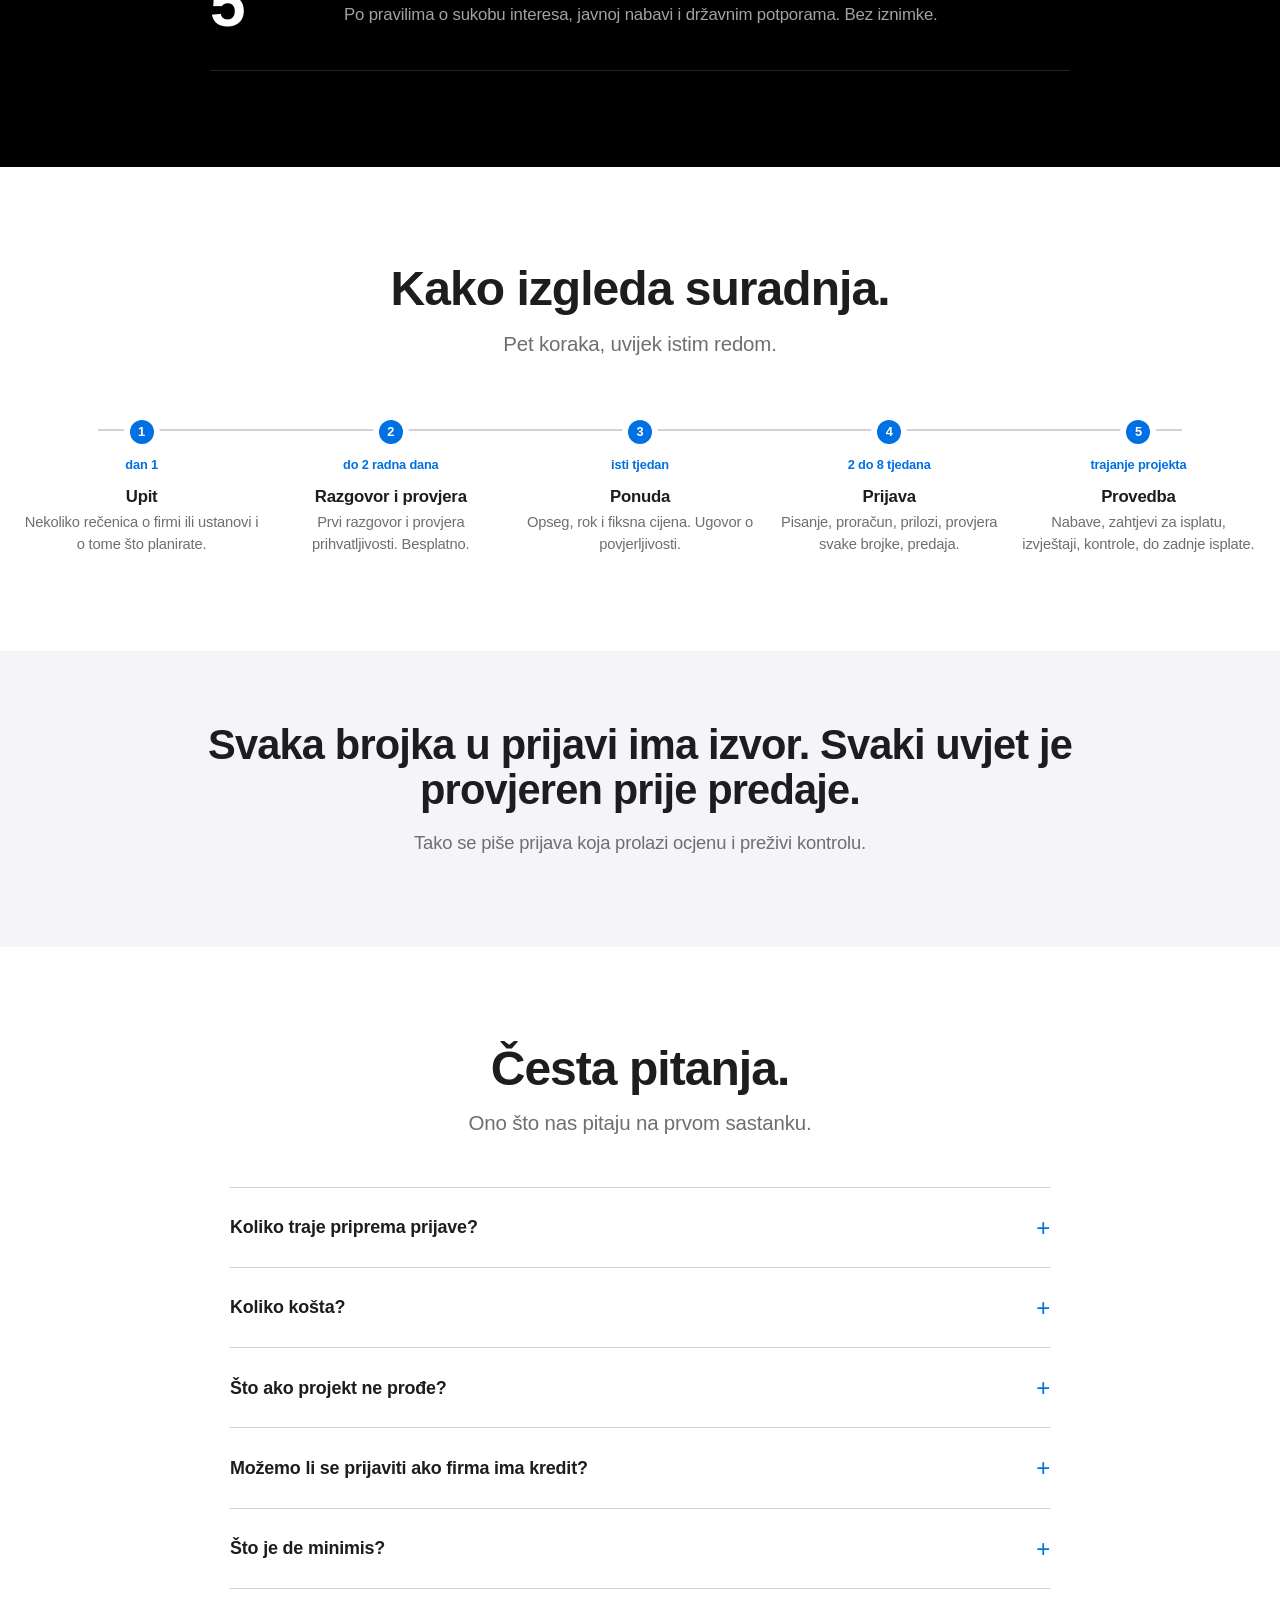
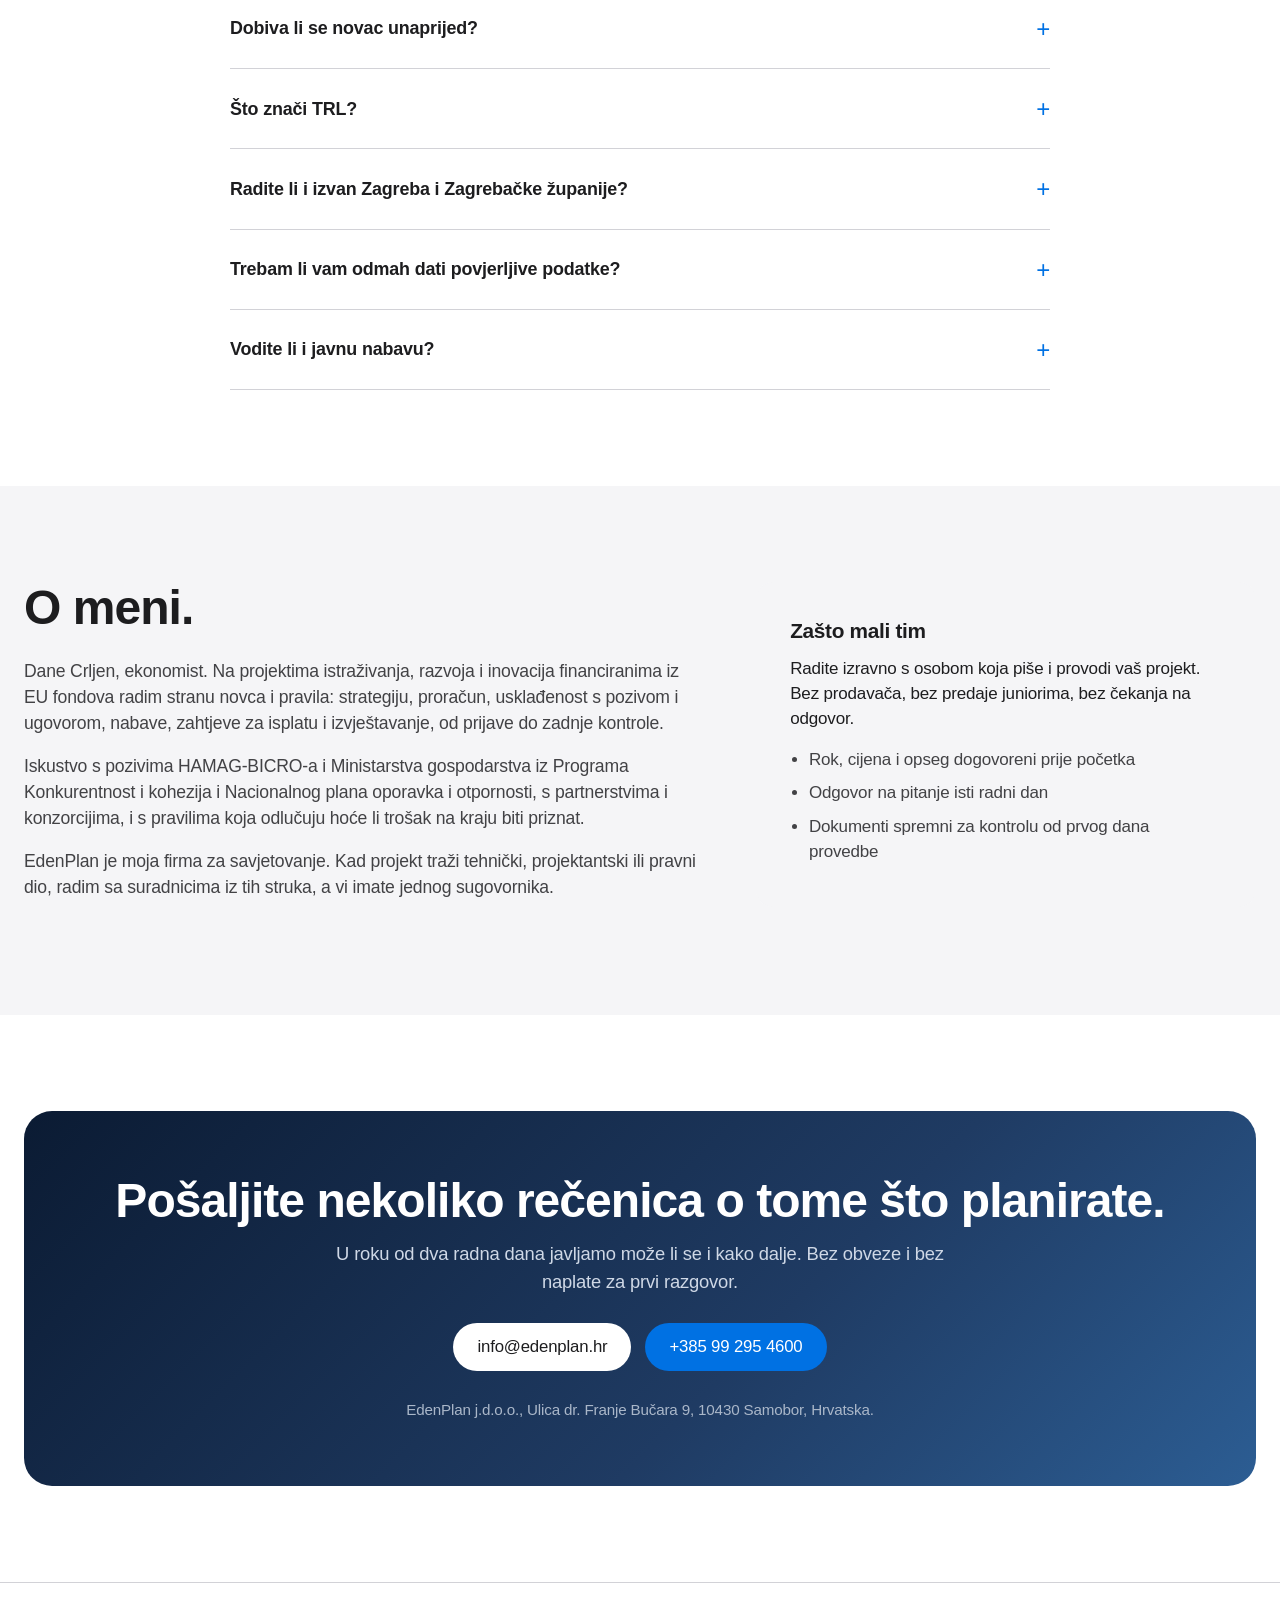
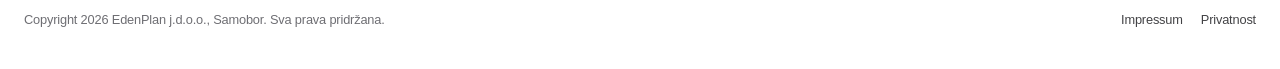
==== commit 27956dc0: "Mobitel: kartice se nakon pojavljivanja vraćaju na mjesto; izbornik glatko, cijeli redak dodirljiv, " ====
--- a/index.html
+++ b/index.html
@@ -33,7 +33,7 @@
 <header>
   <div class="wrap nav">
     <a class="brand" href="#"><span class="mark">E</span>EdenPlan</a>
-    <button class="burger" aria-label="Izbornik" onclick="document.getElementById('menu').classList.toggle('open')">☰</button>
+    <button class="burger" aria-label="Izbornik" aria-controls="menu" aria-expanded="false"><span></span><span></span><span></span></button>
     <ul class="menu" id="menu">
       <li><a href="#usluge">Usluge</a></li>
       <li><a href="natjecaji.html">Natječaji</a></li>
--- a/style.css
+++ b/style.css
@@ -56,7 +56,14 @@
 .menu a:hover { opacity: 1; text-decoration: none; }
 .menu .pill { background: var(--accent); color: #fff; padding: 6px 14px; border-radius: 980px; font-weight: 500; opacity: 1; }
 .menu .pill:hover { background: var(--accent-dark); }
-.burger { display: none; background: none; border: 0; font-size: 1.4rem; cursor: pointer; color: var(--ink); padding: 4px 6px; }
+.burger { display: none; background: none; border: 0; cursor: pointer; padding: 12px 8px; margin-right: -8px; }
+.burger span { display: block; width: 20px; height: 2px; border-radius: 2px; background: var(--ink); transition: transform .3s var(--ease), opacity .2s var(--ease); }
+.burger span + span { margin-top: 5px; }
+.burger.open span:nth-child(1) { transform: translateY(7px) rotate(45deg); }
+.burger.open span:nth-child(2) { opacity: 0; }
+.burger.open span:nth-child(3) { transform: translateY(-7px) rotate(-45deg); }
+/* dodir bez čekanja i bez zumiranja dvostrukim dodirom */
+a, button { touch-action: manipulation; }
 
 /* uvod */
 .hero { position: relative; overflow: hidden; padding: 120px 0 96px; text-align: center; background: var(--bg); }
@@ -372,6 +379,7 @@
 html.js .reveal.zoom { transform: scale(.94); }
 html.js .reveal.in { opacity: 1; transform: none; }
 @media (prefers-reduced-motion: reduce) {
+  .menu, .burger span { transition: none !important; }
   html.js .reveal { opacity: 1; transform: none; transition: none; }
   .hero .glow, .hero .cue span { animation: none; }
   html { scroll-behavior: auto; }
@@ -448,12 +456,22 @@
   .marquee .mt span { font-size: .88rem; padding: 0 18px; }
   .tile, .tile.big { padding: 26px 22px; }
   .rule { grid-template-columns: 1fr; gap: 6px; padding: 26px 0; }
-  html.js .reveal.left, html.js .reveal.right { transform: translateY(26px); }
+  /* :not(.in): inače bi ovo pravilo (iste jačine, kasnije u datoteci) zadržalo pomak i nakon pojavljivanja */
+  html.js .reveal.left:not(.in), html.js .reveal.right:not(.in) { transform: translateY(26px); }
   .burger { display: inline-block; }
-  .menu { display: none; position: absolute; left: 0; right: 0; top: 52px; background: rgba(255,255,255,.96); -webkit-backdrop-filter: blur(20px); backdrop-filter: blur(20px); flex-direction: column; align-items: flex-start; gap: 0; padding: 10px 24px 16px; border-bottom: 1px solid var(--line); }
-  .menu.open { display: flex; }
-  .menu li { padding: 10px 0; }
-  .menu a { font-size: 1.05rem; }
+  /* izbornik se otvara glatko (vidljivost, prozirnost i pomak umjesto display), svaki redak je cijeli dodirljiv */
+  .menu { display: flex; position: absolute; left: 0; right: 0; top: 52px; background: #fff; flex-direction: column; align-items: stretch; gap: 0; padding: 4px 24px 18px; border-bottom: 1px solid var(--line); box-shadow: 0 18px 30px rgba(0,0,0,.06);
+    visibility: hidden; opacity: 0; transform: translateY(-10px); pointer-events: none; transition: opacity .28s var(--ease), transform .28s var(--ease), visibility 0s linear .28s; }
+  .menu.open { visibility: visible; opacity: 1; transform: none; pointer-events: auto; transition: opacity .28s var(--ease), transform .28s var(--ease), visibility 0s; }
+  .menu li { padding: 0; border-bottom: 1px solid var(--line); }
+  .menu li:last-child { border-bottom: 0; padding-top: 14px; }
+  .menu a { display: block; padding: 14px 0; font-size: 1.05rem; opacity: 1; }
+  .menu a:active { opacity: .55; }
+  .menu .pill { text-align: center; padding: 12px 16px; }
+  /* pravne stranice: dvije poveznice uvijek vidljive u zaglavlju, bez gumba */
+  .menu.stalno { position: static; flex-direction: row; gap: 18px; padding: 0; background: none; border: 0; box-shadow: none; -webkit-backdrop-filter: none; backdrop-filter: none; visibility: visible; opacity: 1; transform: none; pointer-events: auto; }
+  .menu.stalno li { border: 0; padding: 0; }
+  .menu.stalno a { padding: 8px 0; font-size: .95rem; }
   .cta { padding: 44px 22px; border-radius: 22px; }
   footer .row { flex-direction: column; }
   footer a { margin-left: 0; margin-right: 18px; }
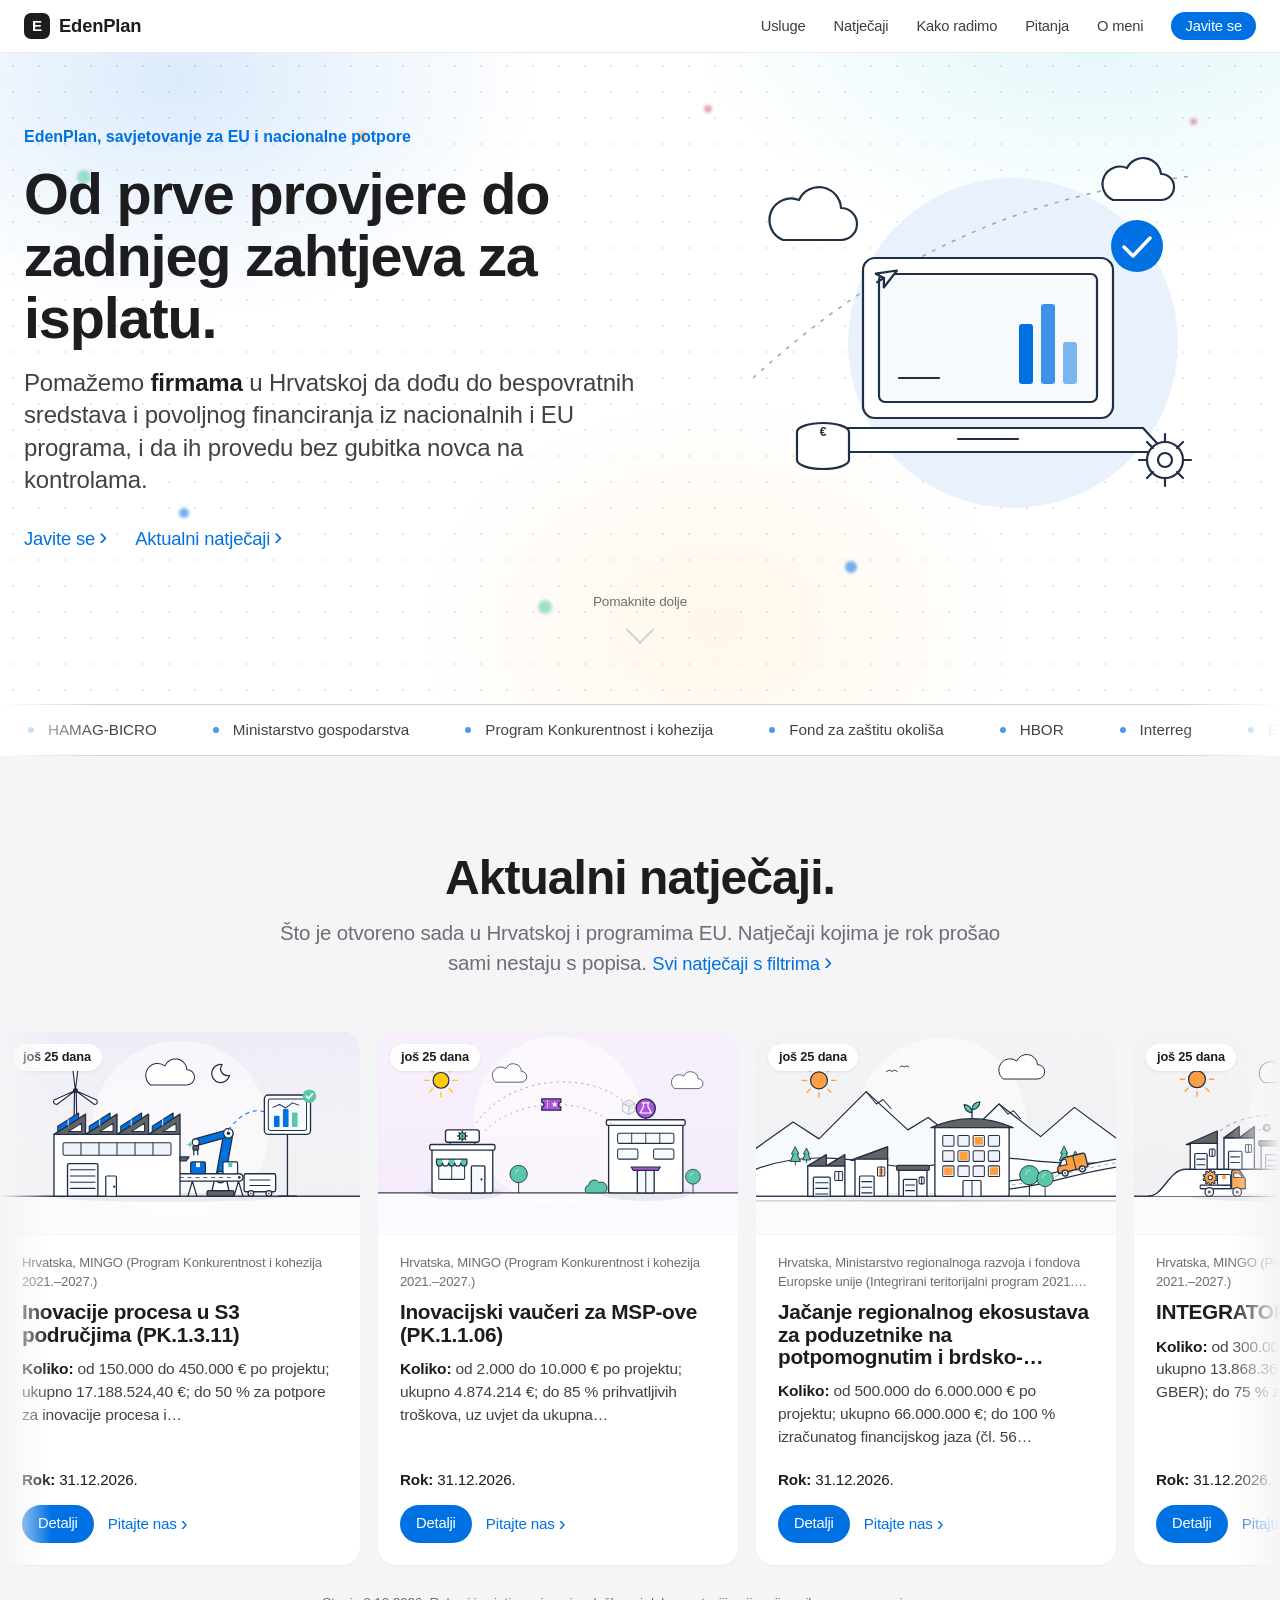
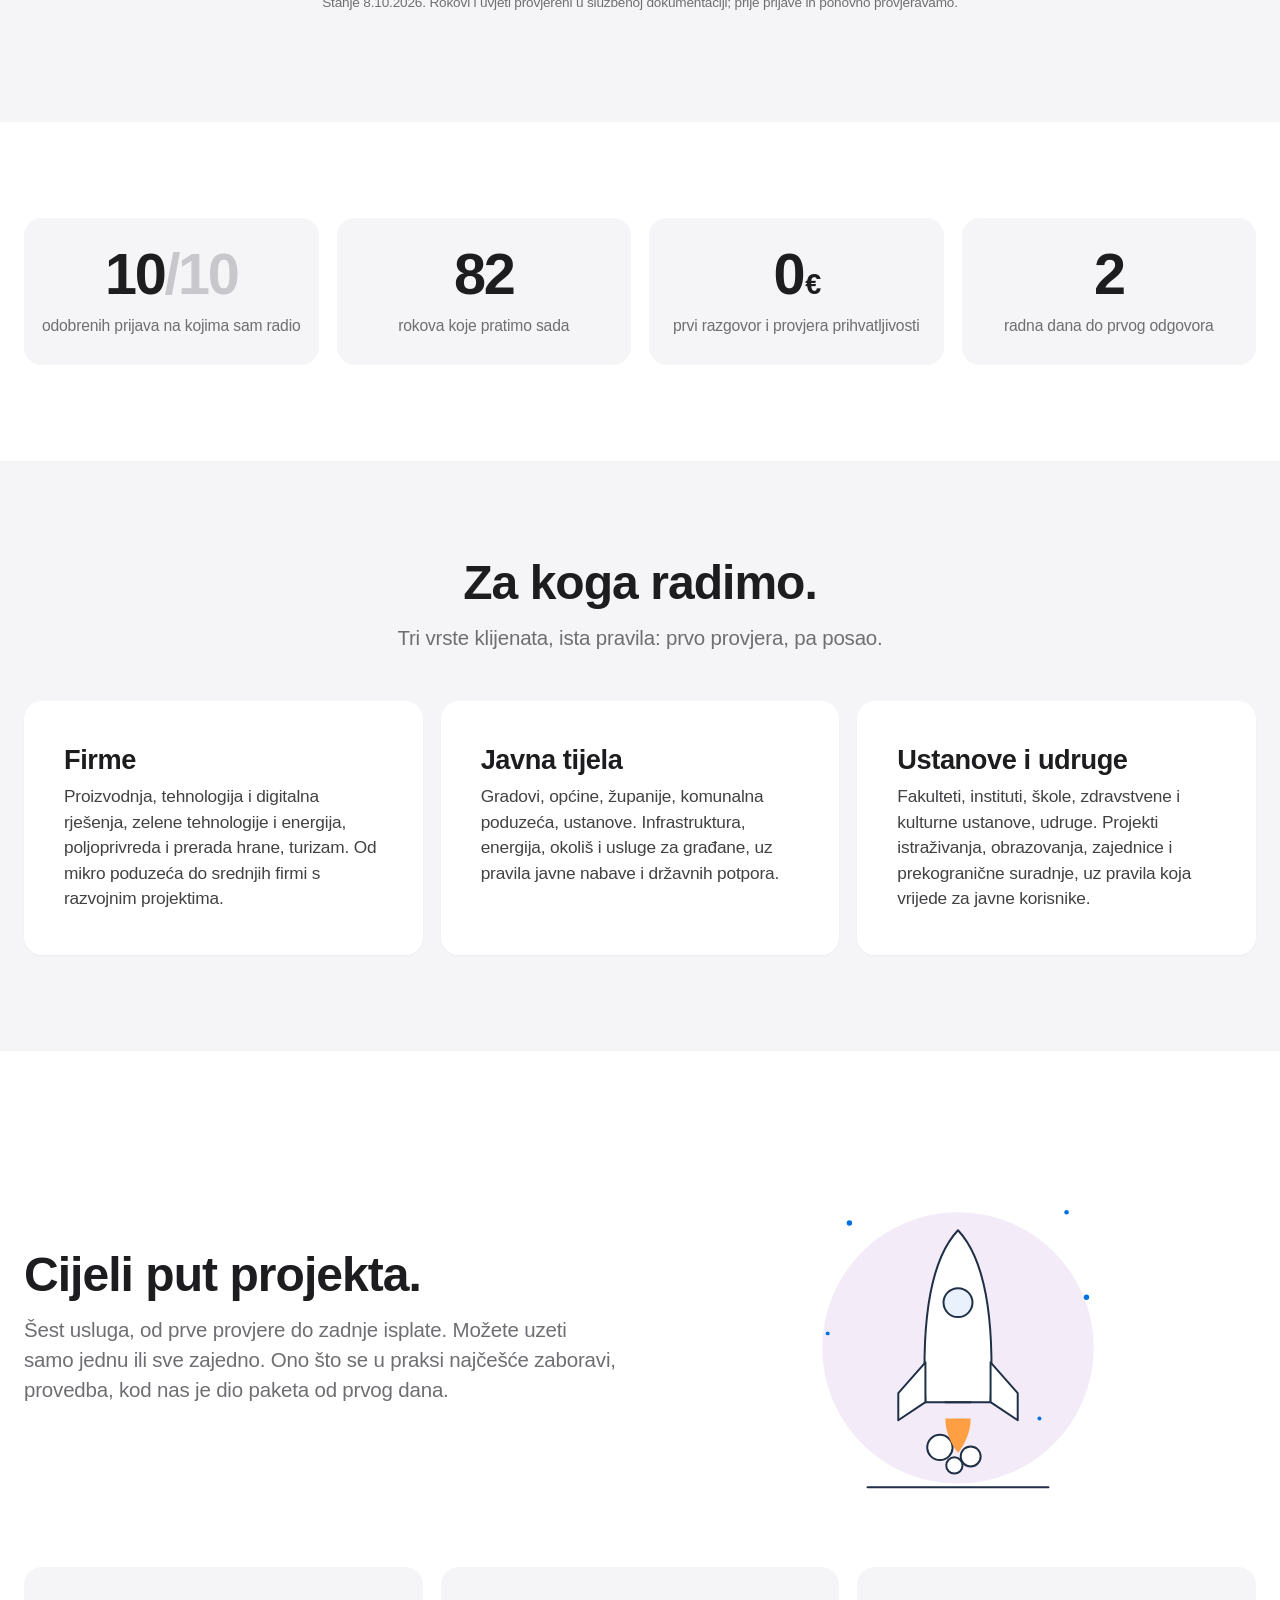
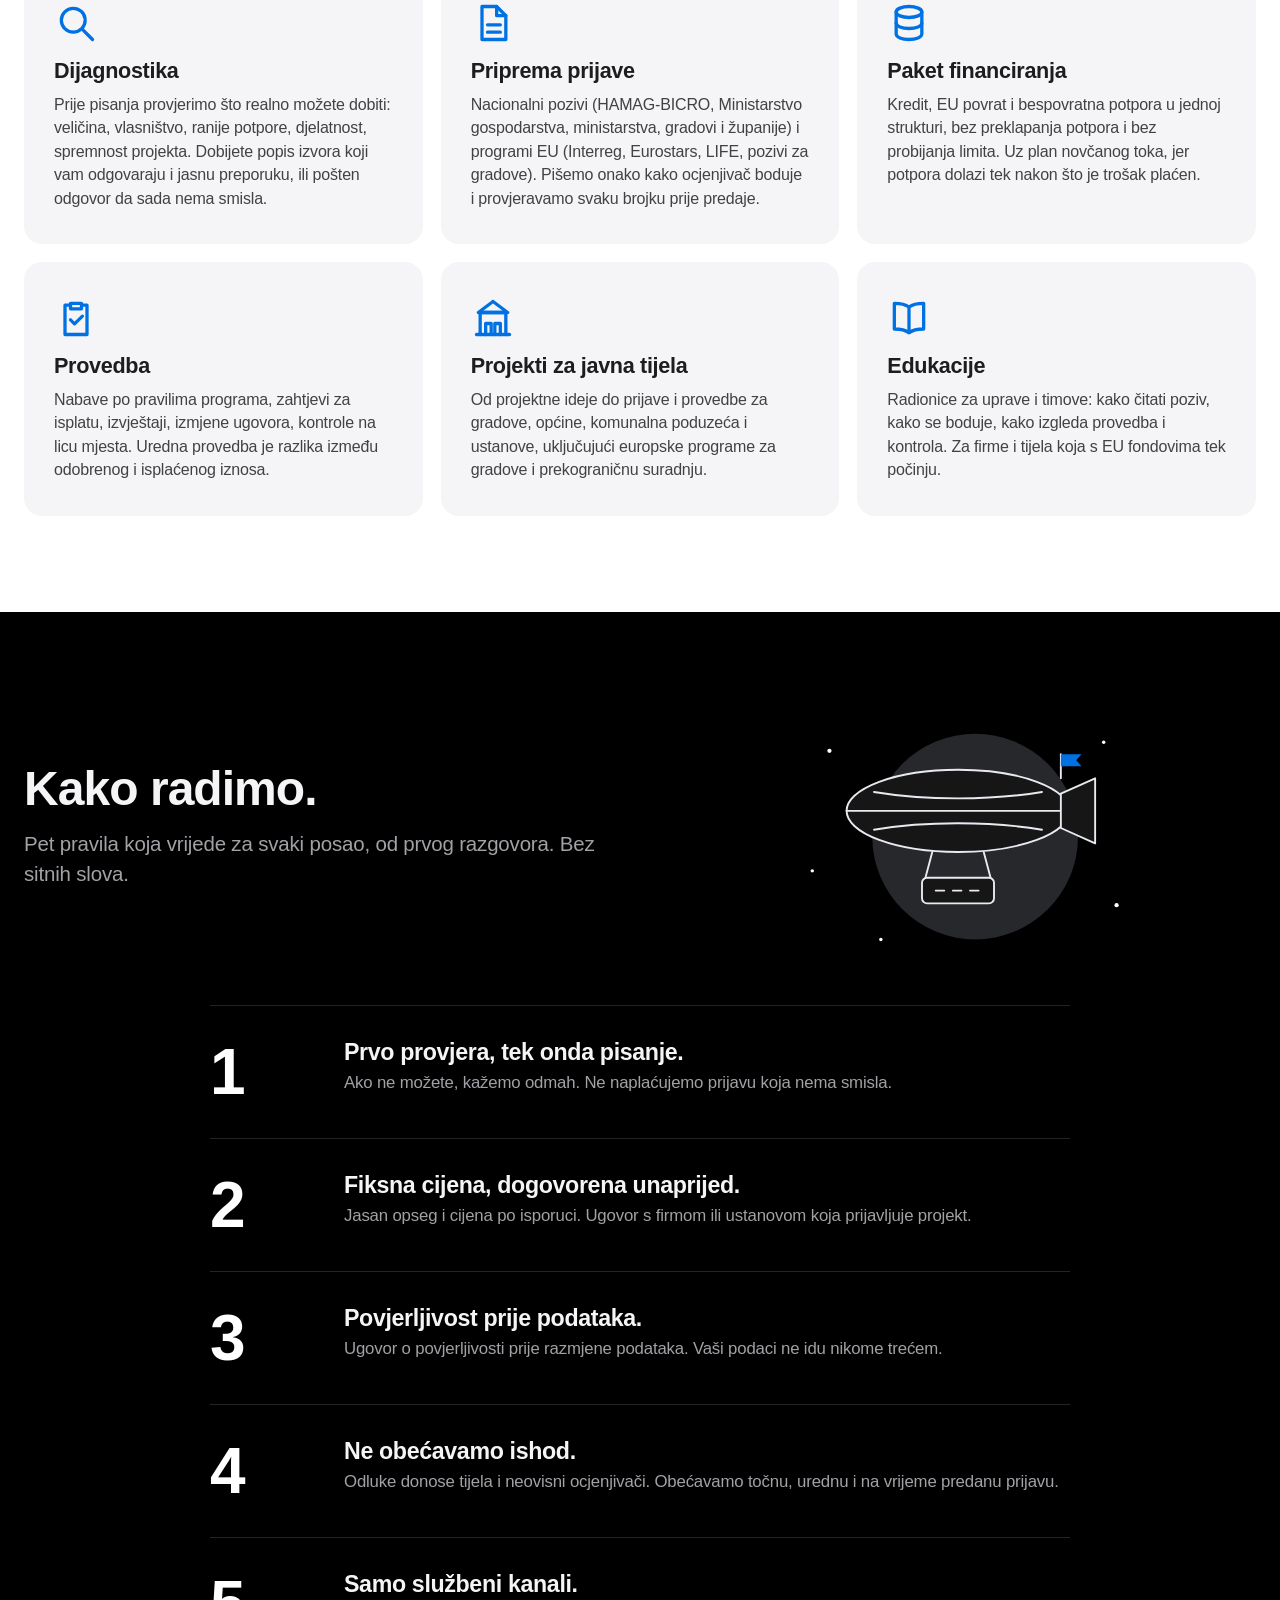
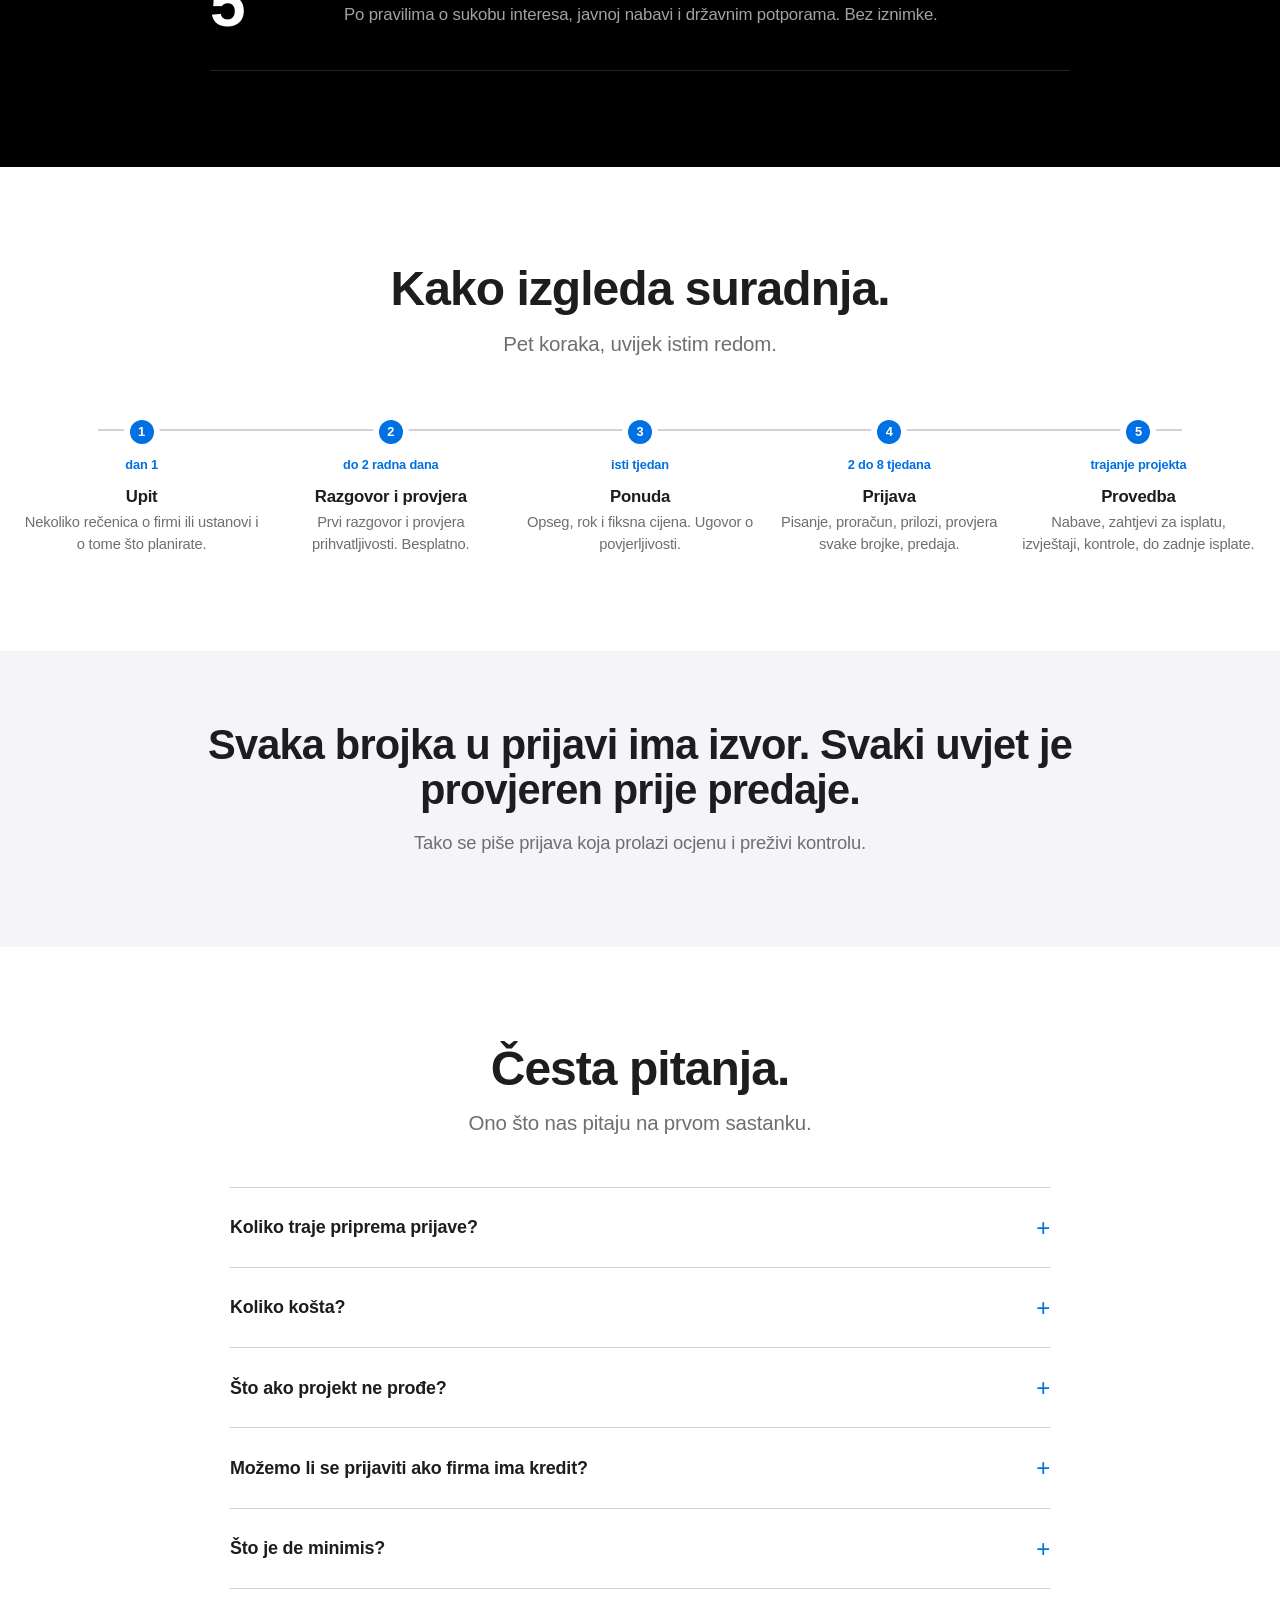
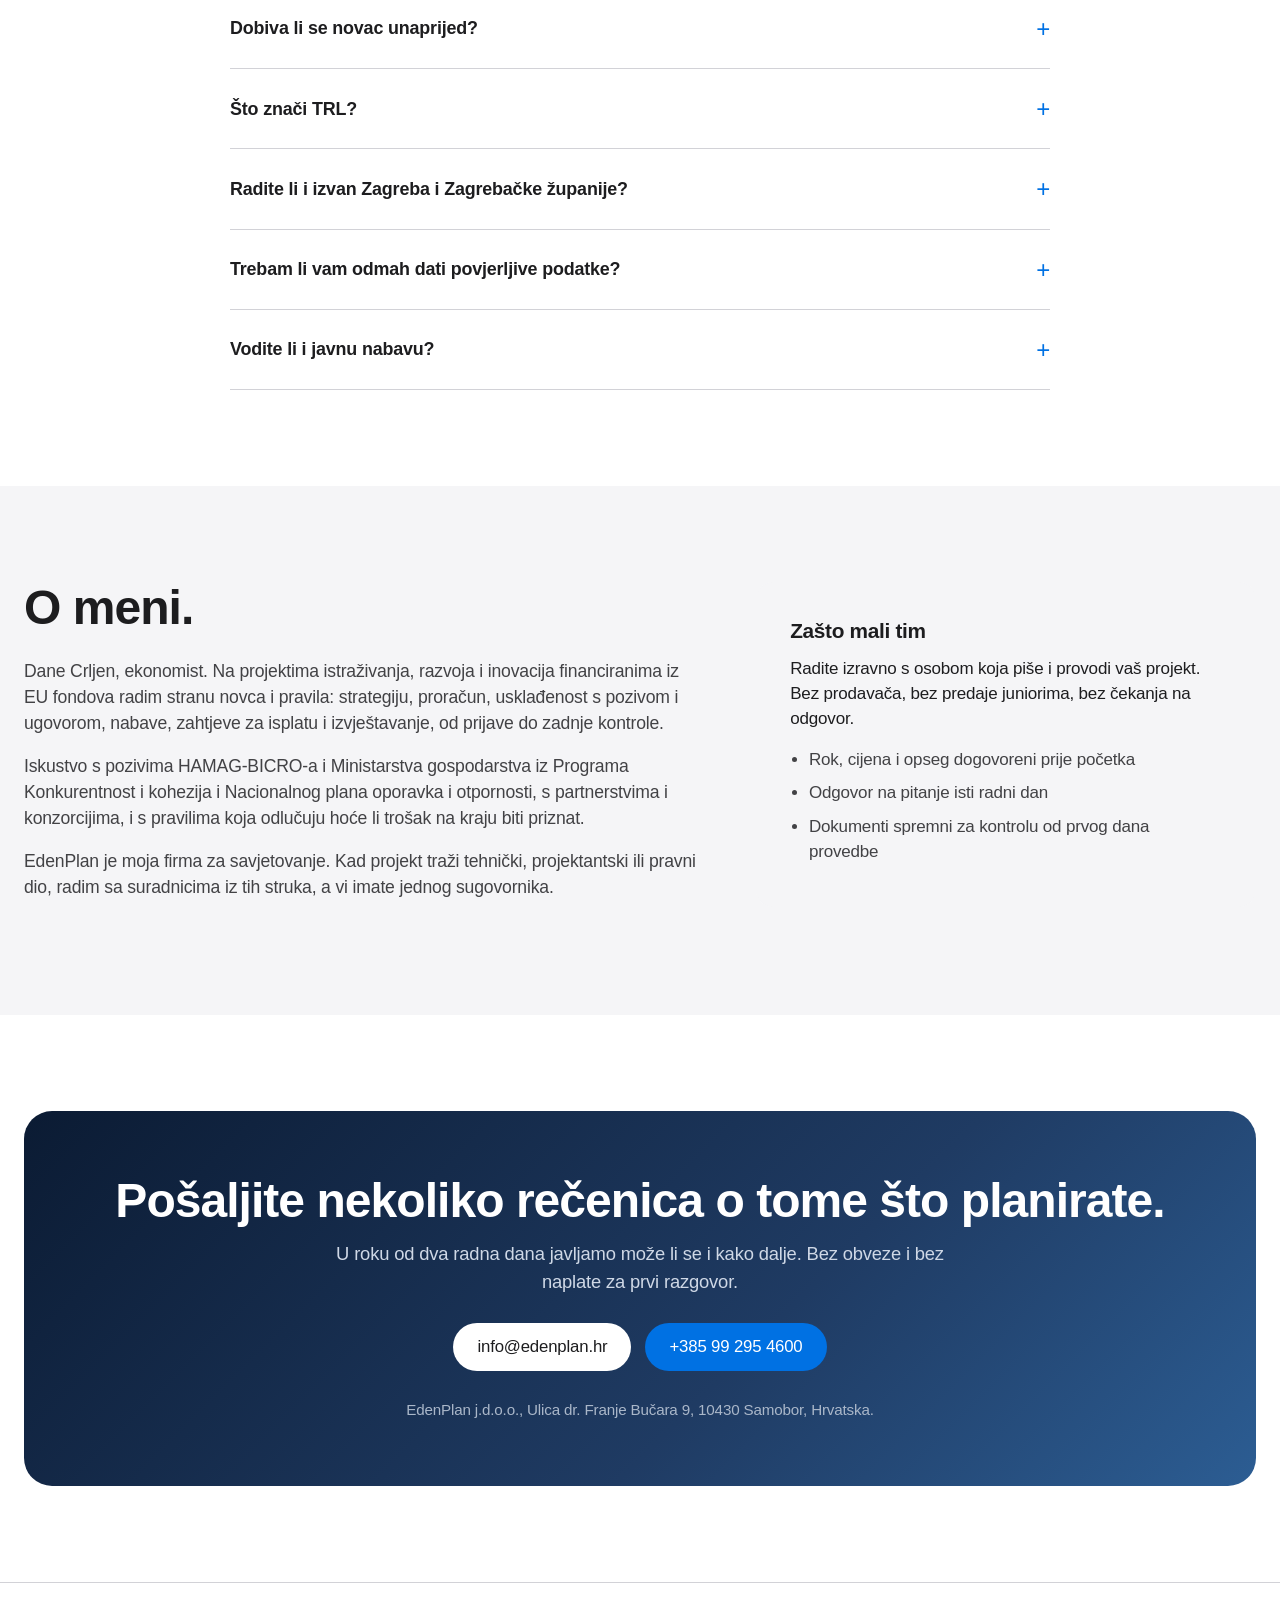
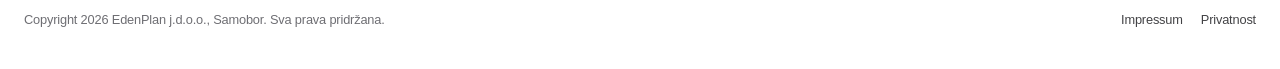
==== commit 3f449fdc: "Mobitel: tri crtice otvaraju izbornik na prvi dodir i dok se stranica još učitava; ikona se nakon od" ====
--- a/index.html
+++ b/index.html
@@ -862,8 +862,7 @@
       hero.addEventListener('mouseleave', function () { gw.style.transform = ''; });
     }
 
-    // zatvori mobilni izbornik nakon klika
-    document.querySelectorAll('#menu a').forEach(function (a) { a.addEventListener('click', function () { document.getElementById('menu').classList.remove('open'); }); });
+    // mobilni izbornik: ponašanje je u zajednicko.js
   })();
 </script>
 </body>
